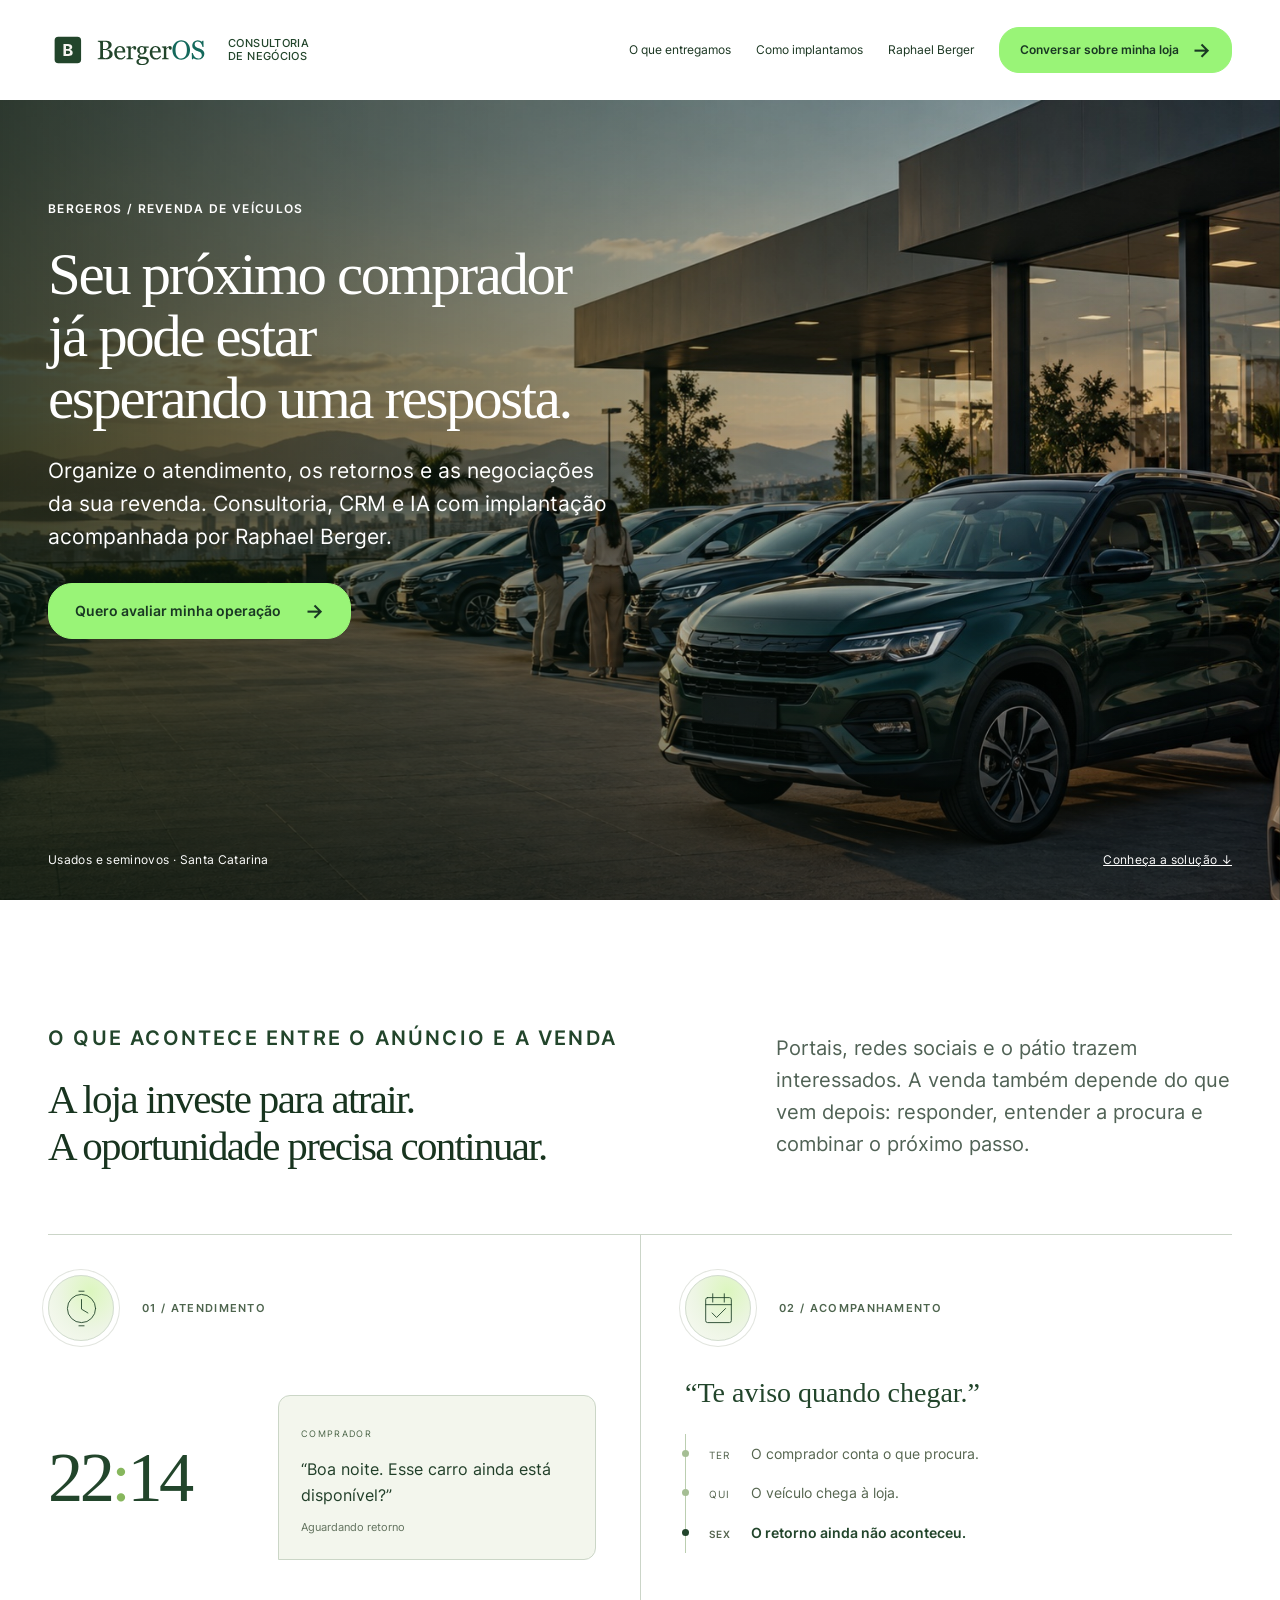
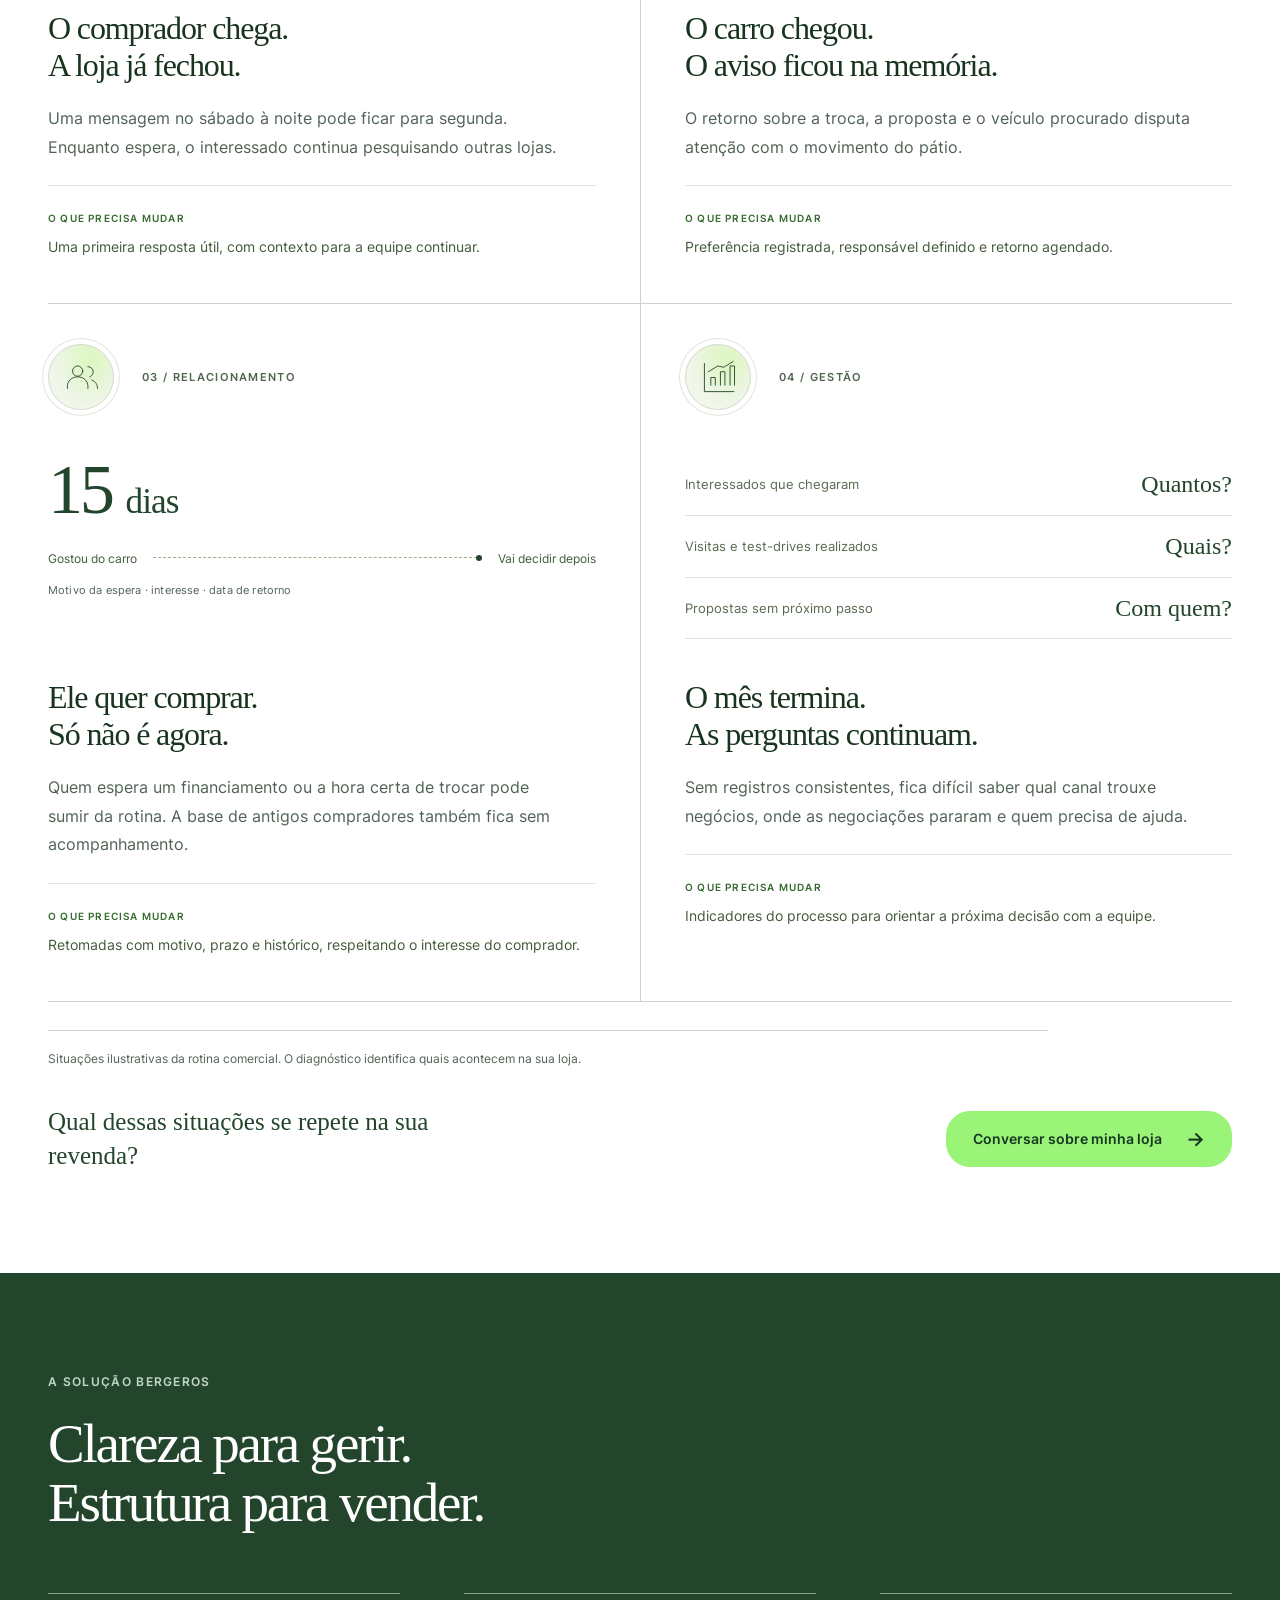
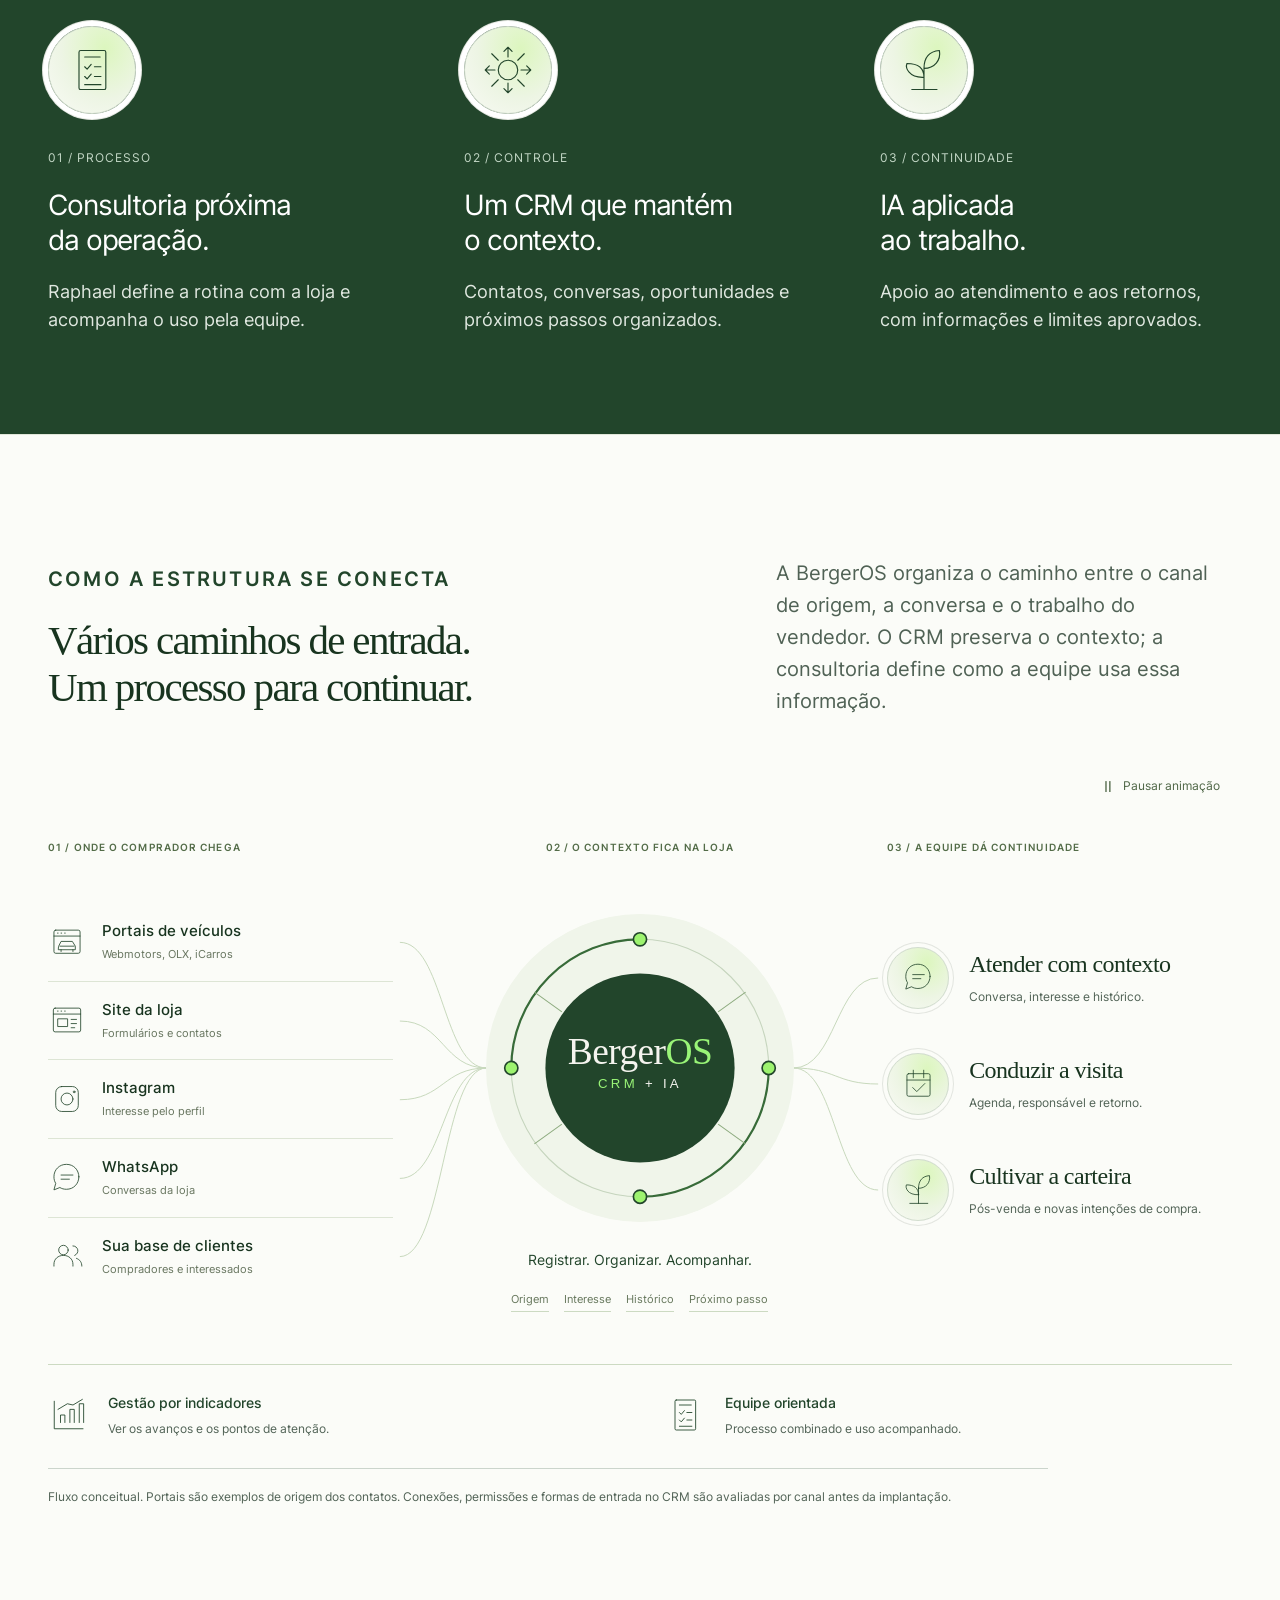
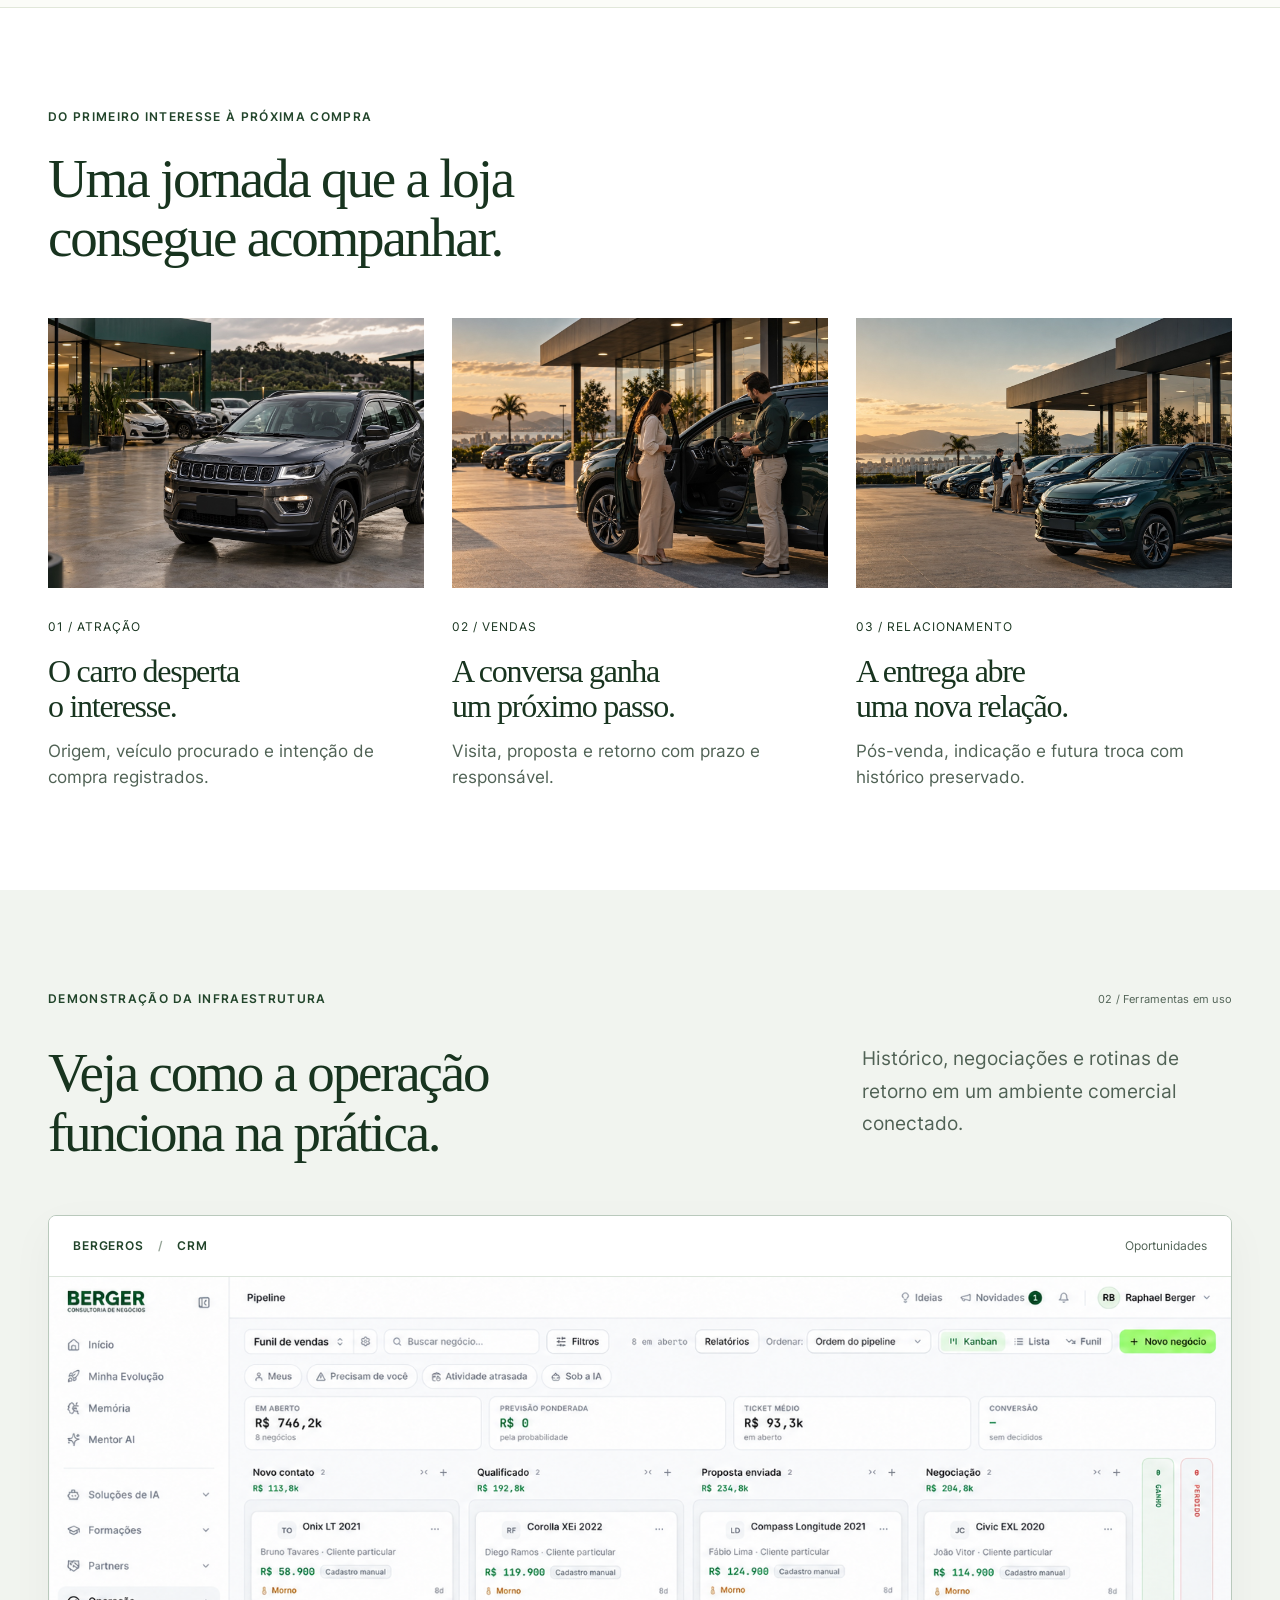
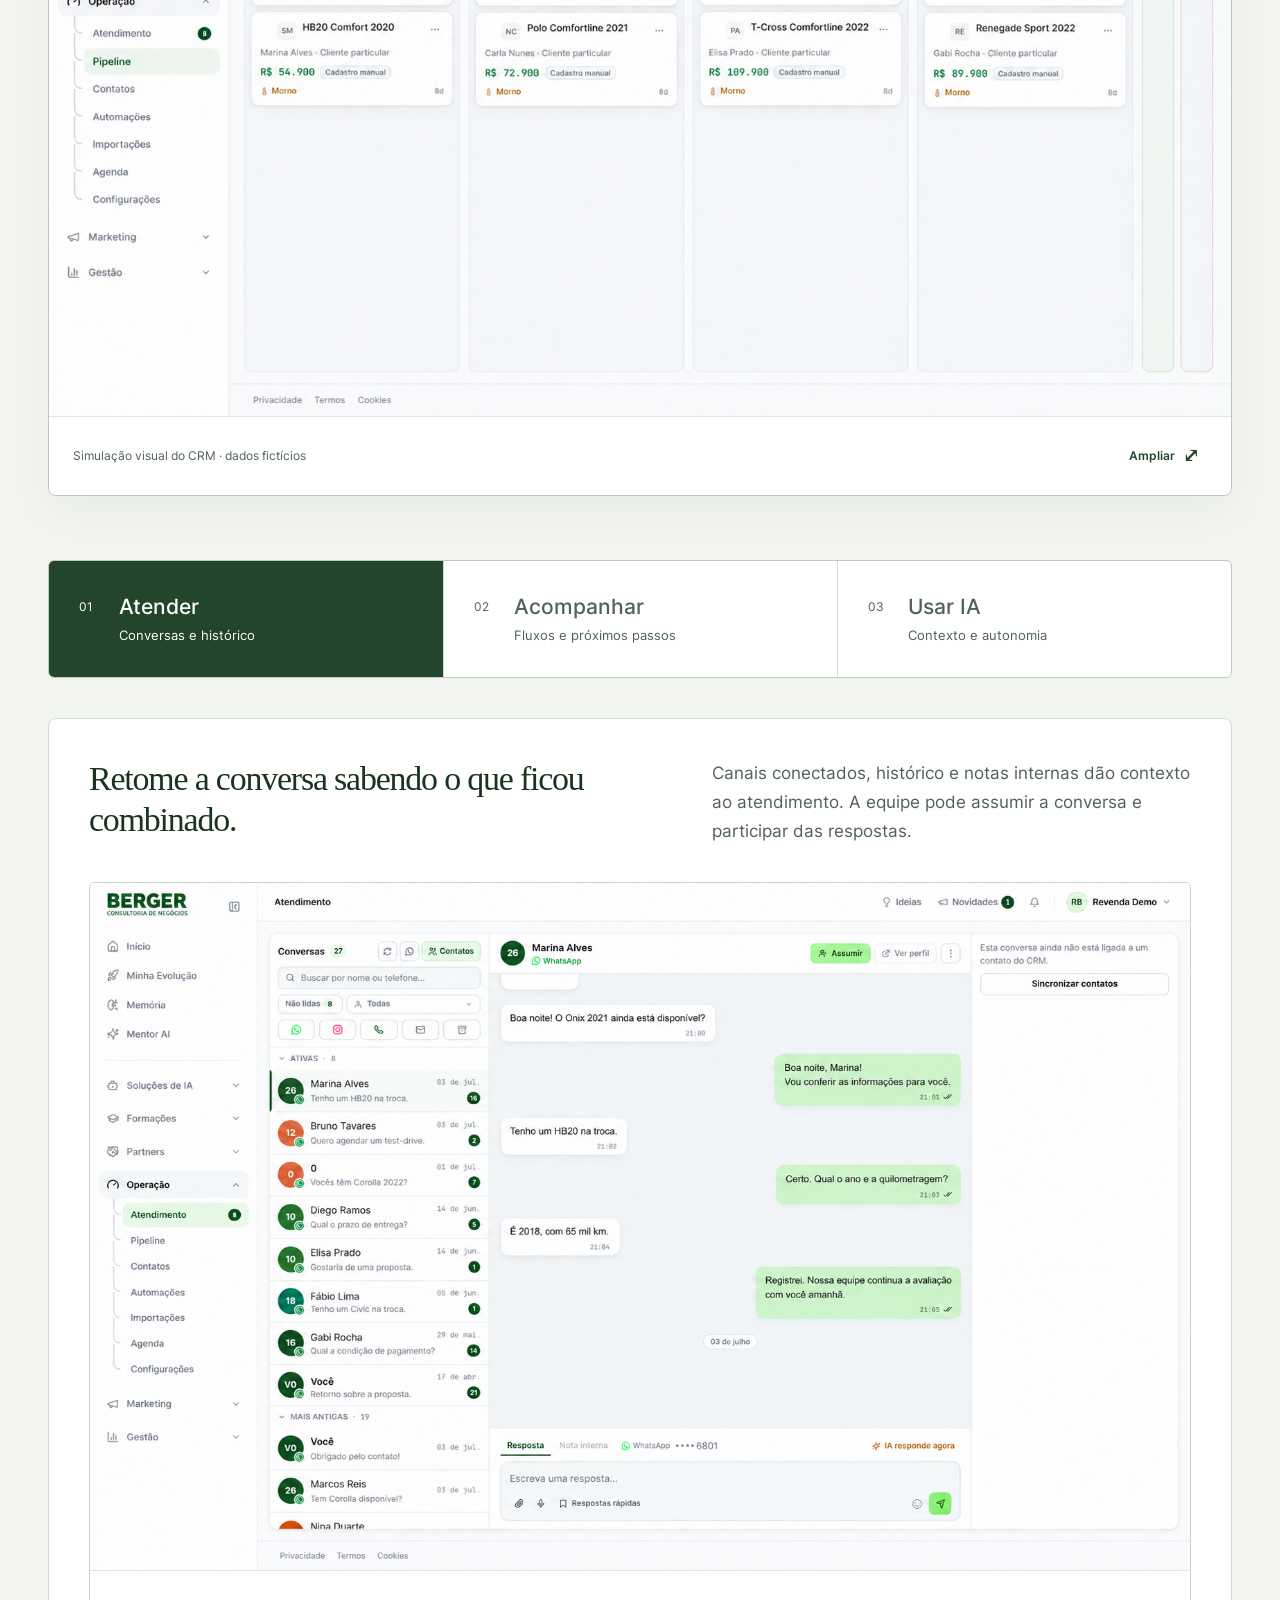
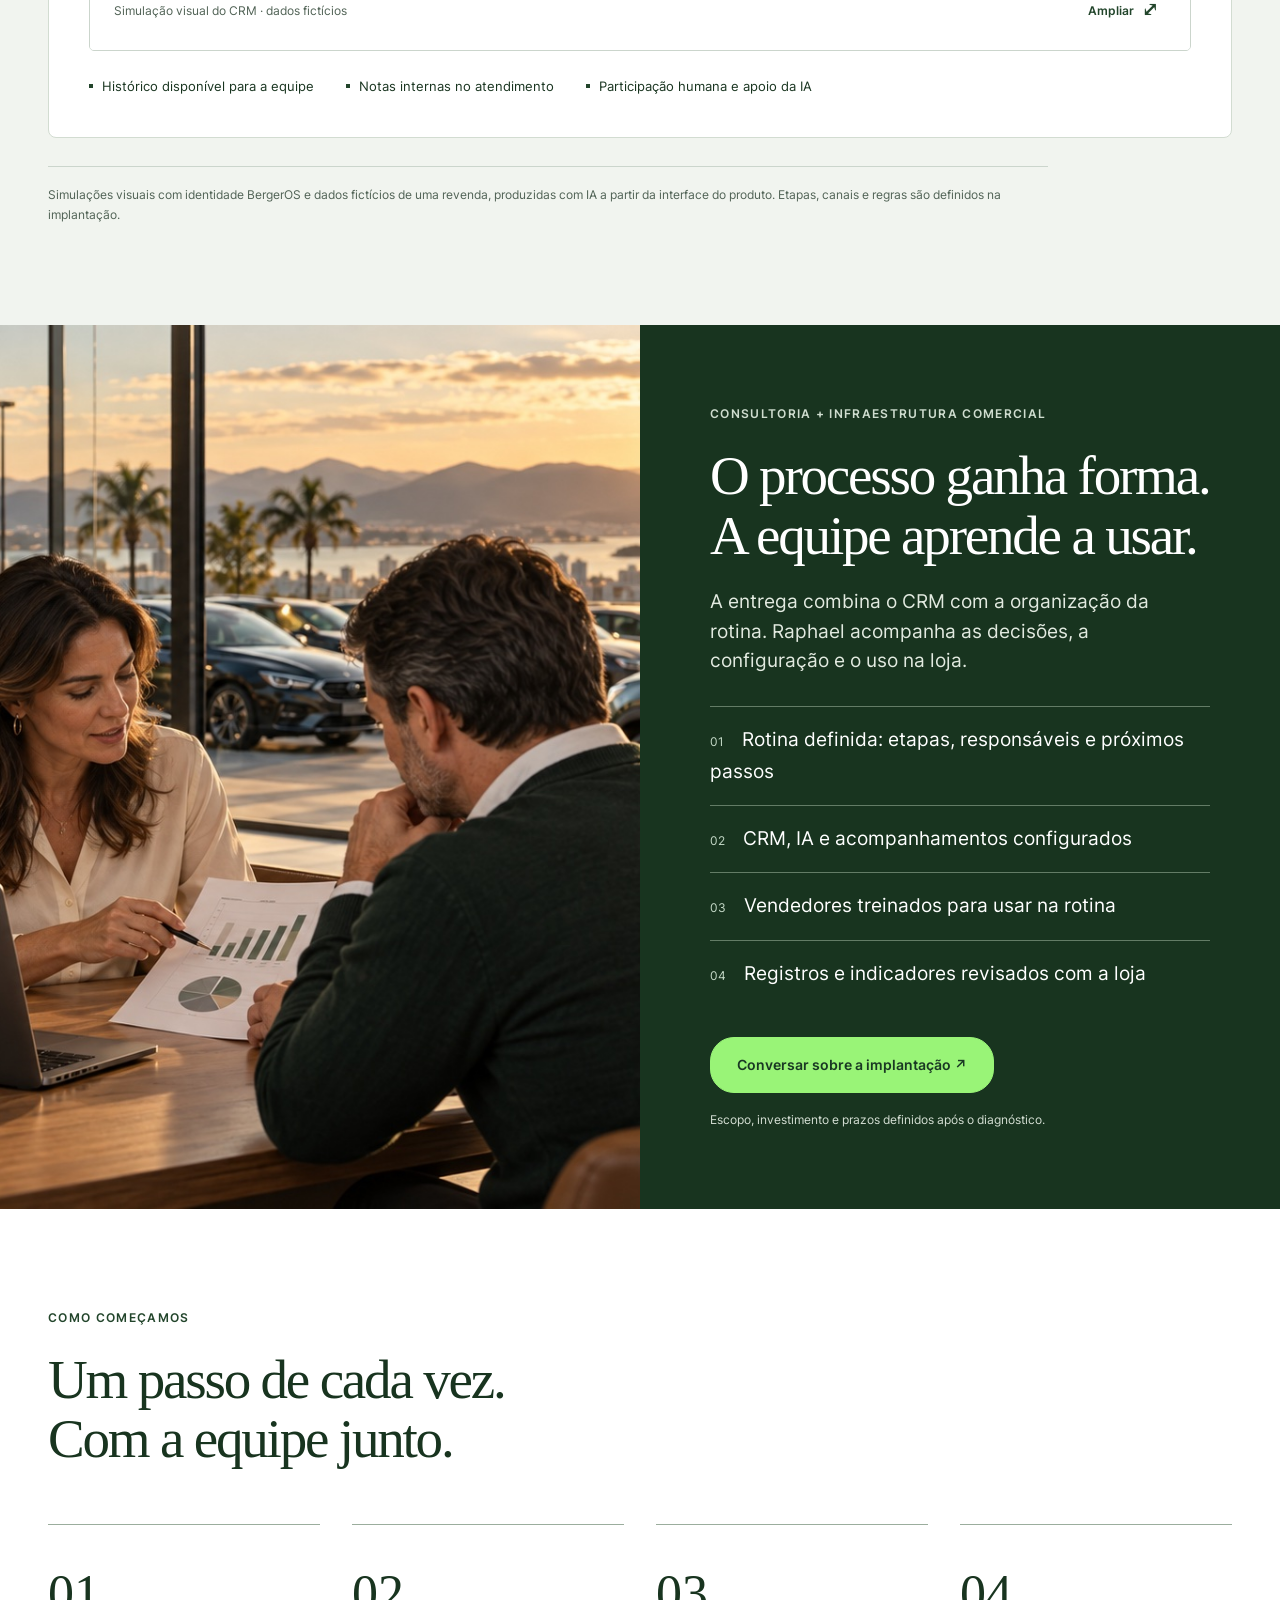
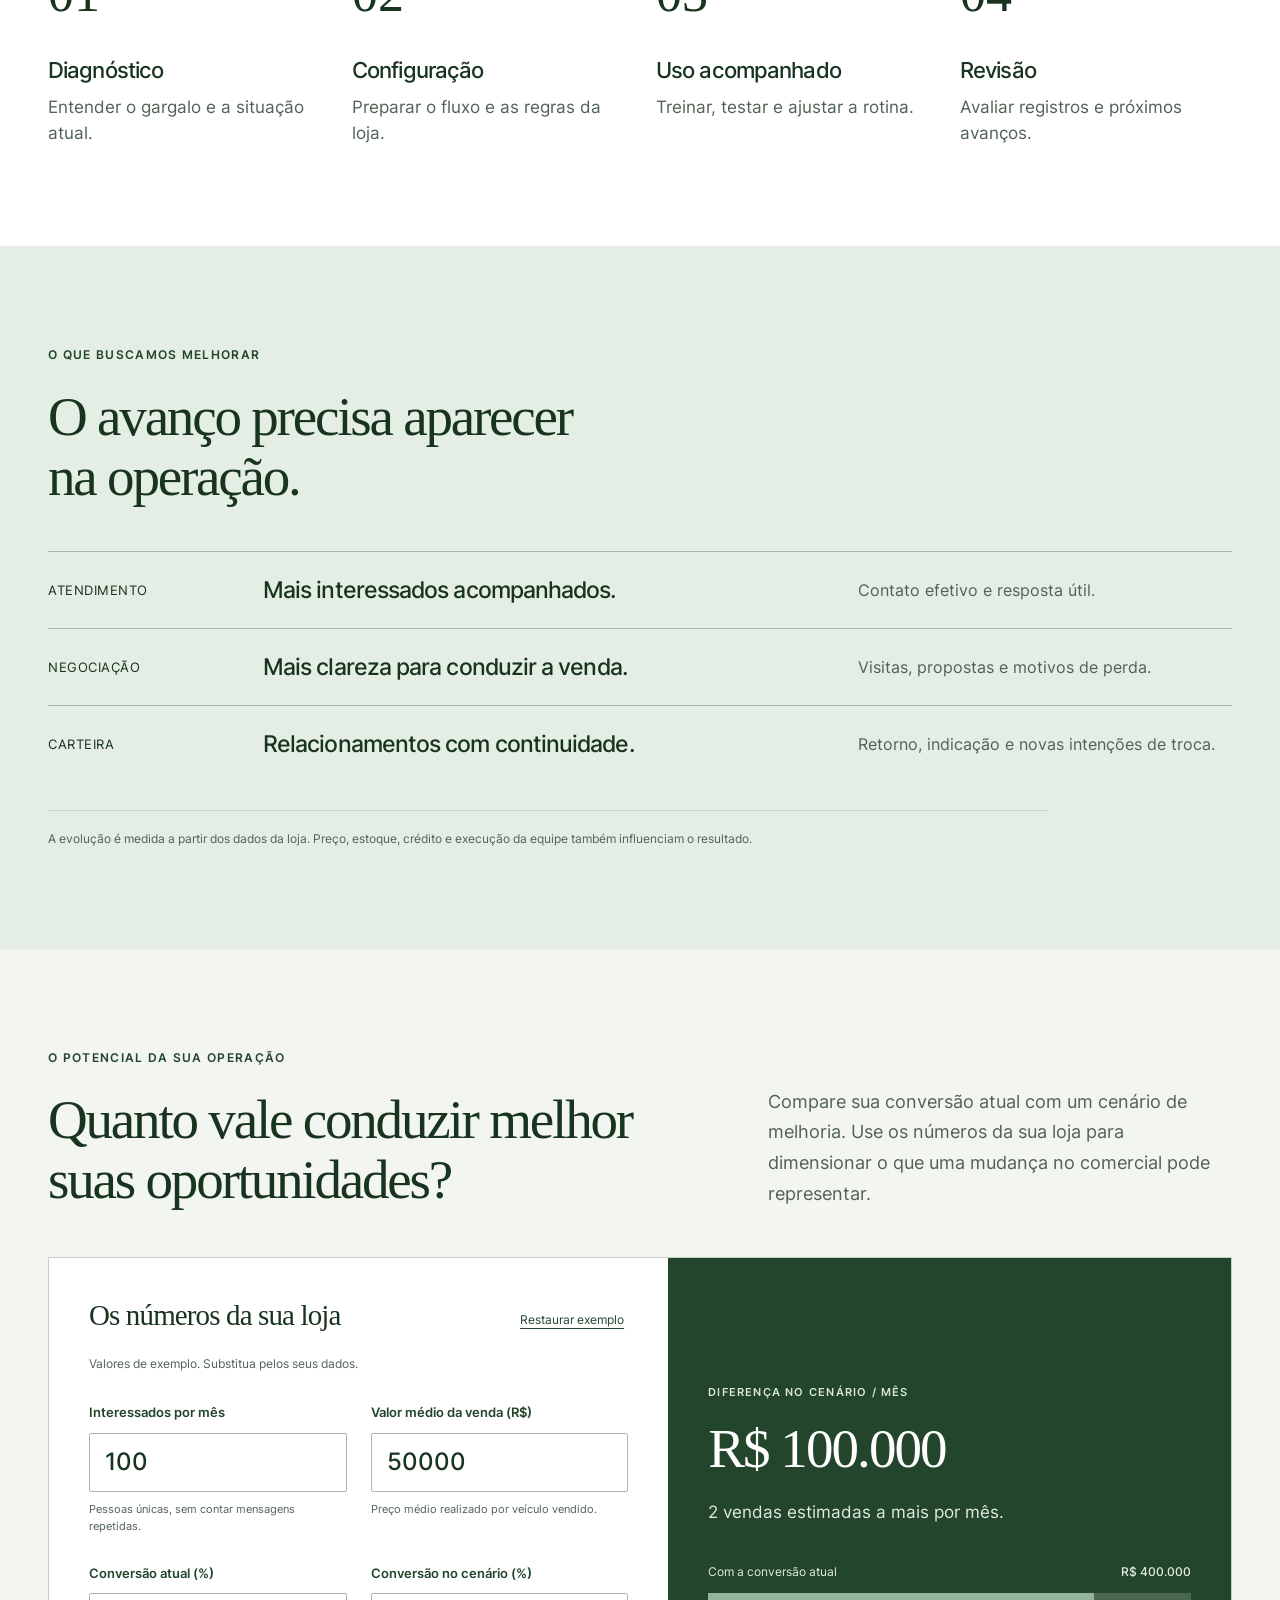
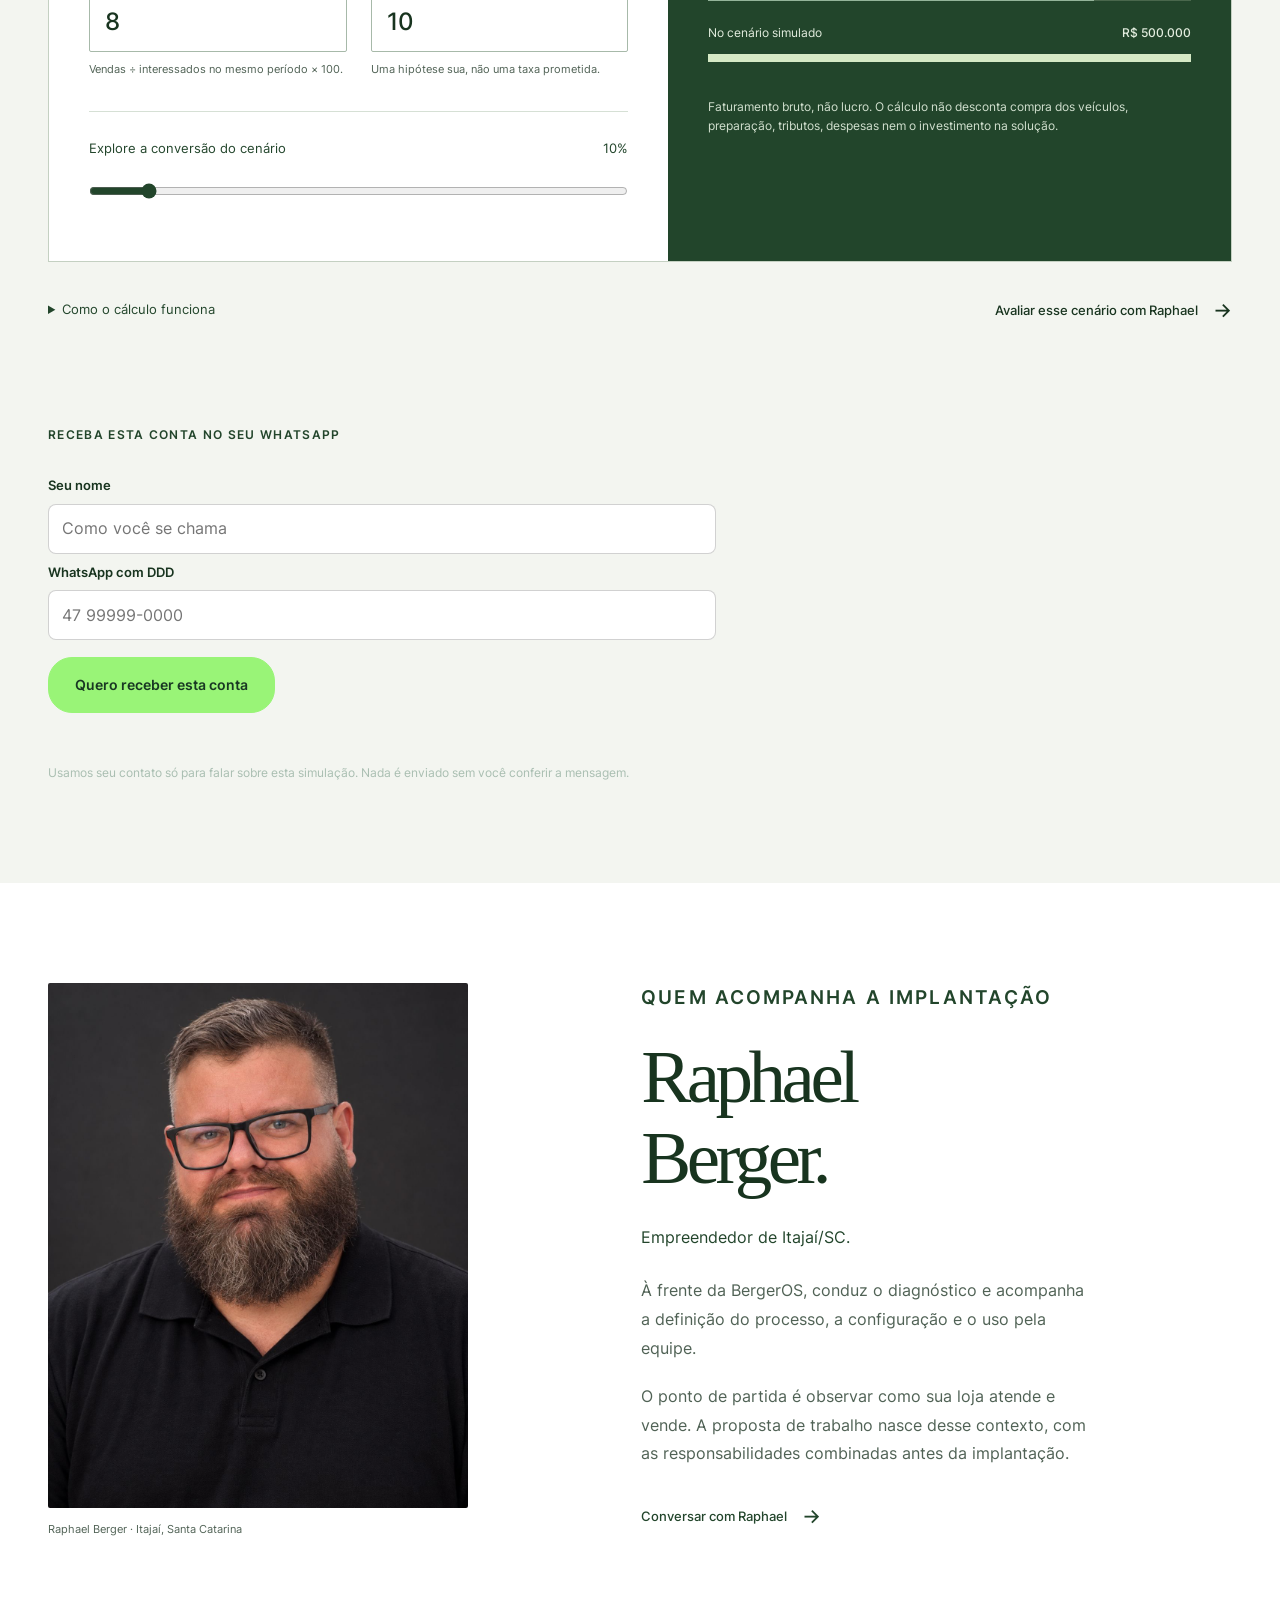
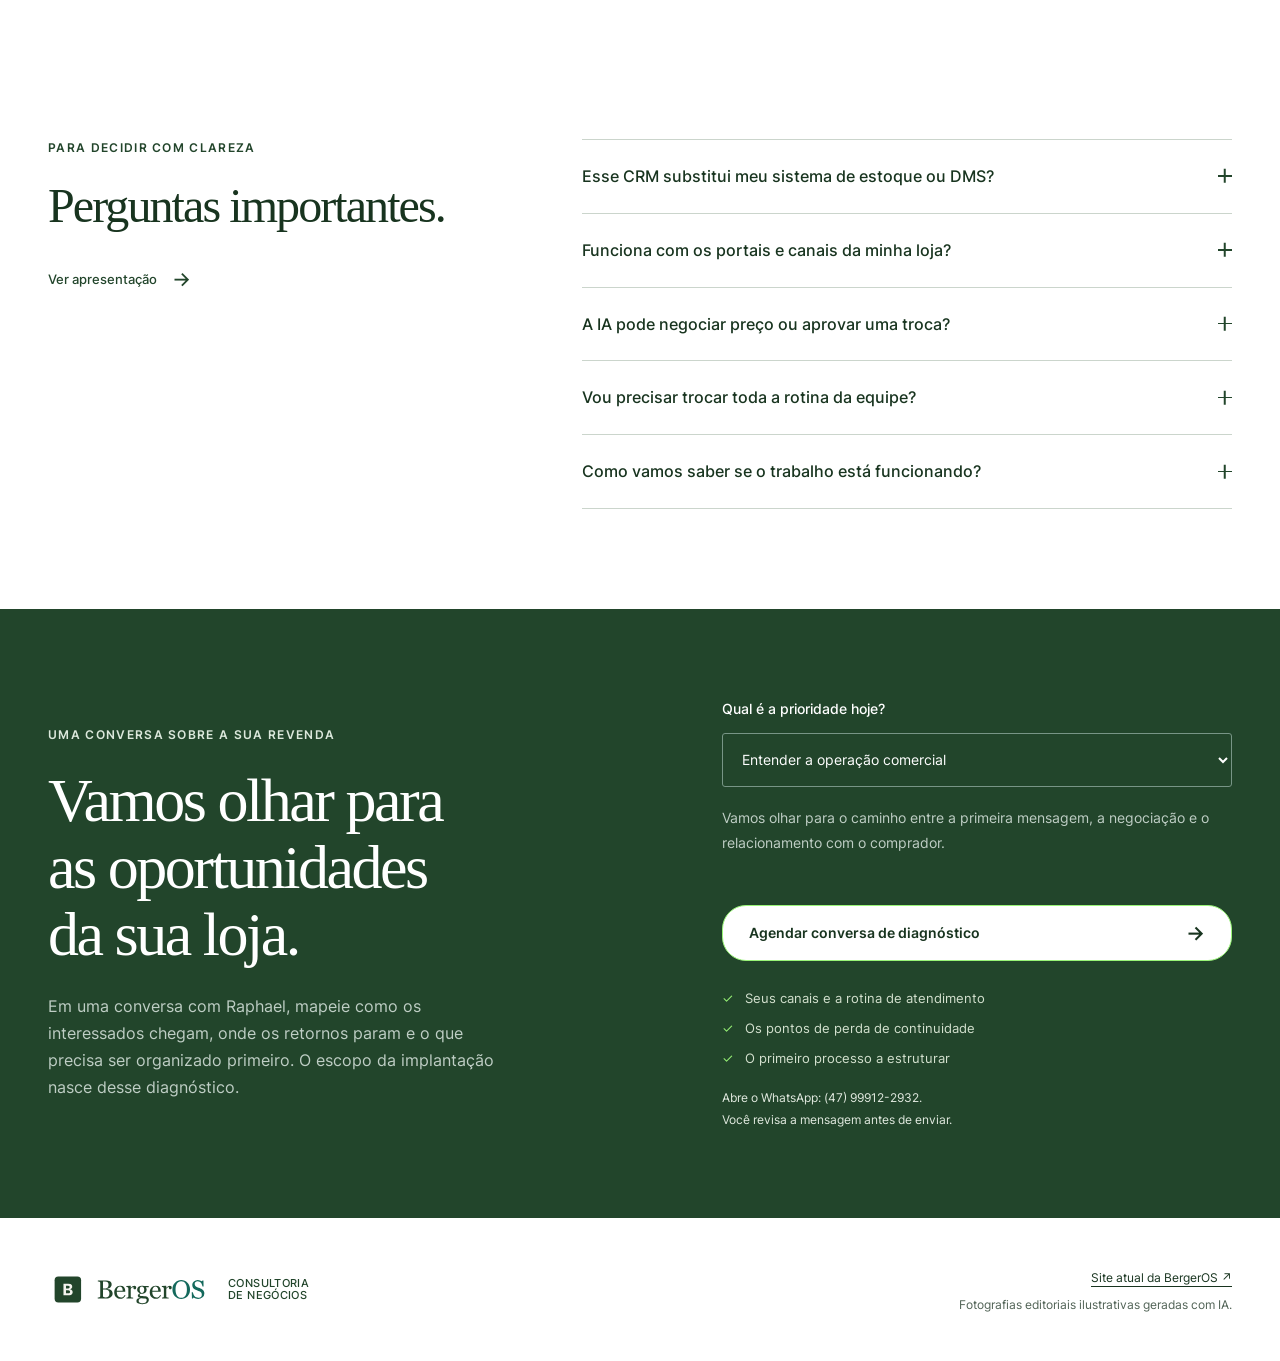
==== index.html @ bdbdc4a0 "Marca BergerOS: logo nova (Georgia + OS em verde), favicon e og-image; nome BergerOS no lugar de Ber" ====
<!doctype html>
<html lang="pt-BR">
<head>
  <meta charset="utf-8"><meta name="viewport" content="width=device-width, initial-scale=1">
  <meta name="robots" content="index, follow">
<meta name="theme-color" content="#162622">
  <meta name="description" content="Consultoria e infraestrutura comercial com IA para revendas de veículos usados e seminovos. Atendimento, vendas e relacionamento com implantação de Raphael Berger.">
<link rel="icon" href="favicon.ico" sizes="any">
<link rel="icon" type="image/png" sizes="32x32" href="favicon-32.png">
<link rel="icon" type="image/png" sizes="512x512" href="icon-512.png">
<link rel="apple-touch-icon" href="apple-touch-icon.png">
<meta property="og:type" content="website">
<meta property="og:locale" content="pt_BR">
<meta property="og:site_name" content="BergerOS | Consultoria de Negócios">
<meta property="og:title" content="BergerOS | Consultoria de Negócios | Revendas de Veículos">
<meta property="og:description" content="Consultoria e infraestrutura comercial com IA para revendas de veículos usados e seminovos. Atendimento, vendas e relacionamento com implantação de Raphael Berger.">
<meta property="og:url" content="https://www.bergeros.com.br/">
<meta property="og:image" content="https://www.bergeros.com.br/assets/brand/og-image.jpg">
<meta property="og:image:width" content="1200">
<meta property="og:image:height" content="630">
<meta name="twitter:card" content="summary_large_image">
  <title>BergerOS | Consultoria de Negócios | Revendas de Veículos</title>
  <link rel="preload" href="assets/fonts/Inter-Regular.ttf" as="font" type="font/ttf" crossorigin>
  <link rel="preload" href="assets/fonts/Inter-SemiBold.ttf" as="font" type="font/ttf" crossorigin>
  <link rel="stylesheet" href="landing.css"><script src="calculator.js" defer></script><script src="landing.js" defer></script>
<style>.captura-form{margin-top:1.5rem;display:flex;flex-direction:column;gap:.45rem}.captura-form label{font-size:.82rem;font-weight:600}.captura-form input{padding:.65rem .8rem;border:1px solid rgba(0,0,0,.18);border-radius:8px;font:inherit}.captura-form button{margin-top:.6rem;align-self:flex-start;cursor:pointer}#captura-aviso{font-size:.85rem;min-height:1.2em;margin:0}</style></head>
<body>
  <a class="skip-link" href="#conteudo">Ir para o conteúdo</a>
  <header class="site-header"><div class="container header-inner">
    <a class="wordmark" href="#inicio" aria-label="BergerOS, Consultoria de Negócios"><img src="assets/brand/berger-wordmark.svg" alt="BergerOS"><span>Consultoria<br>de Negócios</span></a>
    <button class="menu-toggle" type="button" aria-expanded="false" aria-controls="site-nav">Menu <span aria-hidden="true">☰</span></button>
    <nav id="site-nav" aria-label="Navegação principal"><a href="#oferta">O que entregamos</a><a href="#implantacao">Como implantamos</a><a href="#raphael">Raphael Berger</a><a class="button button-small" href="#diagnostico">Conversar sobre minha loja <span aria-hidden="true">→</span></a></nav>
  </div></header>
  <main id="conteudo"><section class="editorial-hero" id="inicio" aria-labelledby="hero-title"><img class="hero-photo" src="assets/brand/patio-editorial.jpg" alt="Cena ilustrativa de uma revenda multimarcas ao entardecer" fetchpriority="high"><div class="hero-shade"></div><div class="container hero-content"><p class="eyebrow">BERGEROS / REVENDA DE VEÍCULOS</p><h1 id="hero-title">Seu próximo comprador<br>já pode estar<br>esperando uma resposta.</h1><p>Organize o atendimento, os retornos e as negociações da sua revenda. Consultoria, CRM e IA com implantação acompanhada por Raphael Berger.</p><a class="button" href="#diagnostico">Quero avaliar minha operação <span aria-hidden="true">→</span></a></div><div class="hero-bottom container"><span>Usados e seminovos · Santa Catarina</span><a href="#solucao">Conheça a solução ↓</a></div></section><section class="section container pain-editorial" id="solucao" aria-labelledby="pain-title"><div class="editorial-heading"><div><p class="eyebrow">O QUE ACONTECE ENTRE O ANÚNCIO E A VENDA</p><h2 id="pain-title">A loja investe para atrair.<br>A oportunidade precisa continuar.</h2></div><p>Portais, redes sociais e o pátio trazem interessados. A venda também depende do que vem depois: responder, entender a procura e combinar o próximo passo.</p></div><div class="pain-scenes">
<article class="pain-scene"><div class="scene-heading"><span class="icon-medallion"><svg class="editorial-icon" viewBox="0 0 64 64" aria-hidden="true"><use href="assets/brand/editorial-icons.svg#clock"/></svg></span><span>01 / ATENDIMENTO</span></div><div class="scene-art night-scene" aria-label="Exemplo: mensagem recebida às 22h14 ainda aguardando retorno"><div class="editorial-time">22<span>:</span>14</div><div class="message-specimen"><span>COMPRADOR</span><p>“Boa noite. Esse carro ainda está disponível?”</p><small>Aguardando retorno</small></div></div><h3>O comprador chega.<br>A loja já fechou.</h3><p>Uma mensagem no sábado à noite pode ficar para segunda. Enquanto espera, o interessado continua pesquisando outras lojas.</p><div class="scene-response"><b>O que precisa mudar</b><span>Uma primeira resposta útil, com contexto para a equipe continuar.</span></div></article>
<article class="pain-scene"><div class="scene-heading"><span class="icon-medallion"><svg class="editorial-icon" viewBox="0 0 64 64" aria-hidden="true"><use href="assets/brand/editorial-icons.svg#calendar"/></svg></span><span>02 / ACOMPANHAMENTO</span></div><div class="scene-art return-scene"><div class="return-promise">“Te aviso quando chegar.”</div><ol><li><span>TER</span>O comprador conta o que procura.</li><li><span>QUI</span>O veículo chega à loja.</li><li class="missing-return"><span>SEX</span>O retorno ainda não aconteceu.</li></ol></div><h3>O carro chegou.<br>O aviso ficou na memória.</h3><p>O retorno sobre a troca, a proposta e o veículo procurado disputa atenção com o movimento do pátio.</p><div class="scene-response"><b>O que precisa mudar</b><span>Preferência registrada, responsável definido e retorno agendado.</span></div></article>
<article class="pain-scene"><div class="scene-heading"><span class="icon-medallion"><svg class="editorial-icon" viewBox="0 0 64 64" aria-hidden="true"><use href="assets/brand/editorial-icons.svg#base"/></svg></span><span>03 / RELACIONAMENTO</span></div><div class="scene-art waiting-scene"><div class="editorial-time">15 <small>dias</small></div><div class="waiting-track"><span>Gostou do carro</span><i aria-hidden="true"></i><span>Vai decidir depois</span></div><p>Motivo da espera · interesse · data de retorno</p></div><h3>Ele quer comprar.<br>Só não é agora.</h3><p>Quem espera um financiamento ou a hora certa de trocar pode sumir da rotina. A base de antigos compradores também fica sem acompanhamento.</p><div class="scene-response"><b>O que precisa mudar</b><span>Retomadas com motivo, prazo e histórico, respeitando o interesse do comprador.</span></div></article>
<article class="pain-scene"><div class="scene-heading"><span class="icon-medallion"><svg class="editorial-icon" viewBox="0 0 64 64" aria-hidden="true"><use href="assets/brand/editorial-icons.svg#chart"/></svg></span><span>04 / GESTÃO</span></div><div class="scene-art questions-scene"><div><span>Interessados que chegaram</span><b>Quantos?</b></div><div><span>Visitas e test-drives realizados</span><b>Quais?</b></div><div><span>Propostas sem próximo passo</span><b>Com quem?</b></div></div><h3>O mês termina.<br>As perguntas continuam.</h3><p>Sem registros consistentes, fica difícil saber qual canal trouxe negócios, onde as negociações pararam e quem precisa de ajuda.</p><div class="scene-response"><b>O que precisa mudar</b><span>Indicadores do processo para orientar a próxima decisão com a equipe.</span></div></article></div><p class="source-note">Situações ilustrativas da rotina comercial. O diagnóstico identifica quais acontecem na sua loja.</p><div class="pain-cta"><p>Qual dessas situações se repete na sua revenda?</p><a class="button" href="#diagnostico">Conversar sobre minha loja <span aria-hidden="true">→</span></a></div></section><section class="section solution-editorial"><div class="container"><p class="eyebrow">A SOLUÇÃO BERGEROS</p><h2>Clareza para gerir.<br>Estrutura para vender.</h2><div class="solution-columns"><article><span class="icon-medallion"><svg class="editorial-icon" viewBox="0 0 64 64" aria-hidden="true"><use href="assets/brand/editorial-icons.svg#process"/></svg></span><span>01 / PROCESSO</span><h3>Consultoria próxima<br>da operação.</h3><p>Raphael define a rotina com a loja e acompanha o uso pela equipe.</p></article><article><span class="icon-medallion"><svg class="editorial-icon" viewBox="0 0 64 64" aria-hidden="true"><use href="assets/brand/editorial-icons.svg#focus"/></svg></span><span>02 / CONTROLE</span><h3>Um CRM que mantém<br>o contexto.</h3><p>Contatos, conversas, oportunidades e próximos passos organizados.</p></article><article><span class="icon-medallion"><svg class="editorial-icon" viewBox="0 0 64 64" aria-hidden="true"><use href="assets/brand/editorial-icons.svg#growth"/></svg></span><span>03 / CONTINUIDADE</span><h3>IA aplicada<br>ao trabalho.</h3><p>Apoio ao atendimento e aos retornos, com informações e limites aprovados.</p></article></div></div></section><section class="section channel-section" id="canais" aria-labelledby="channel-title"><div class="container"><div class="editorial-heading"><div><p class="eyebrow">COMO A ESTRUTURA SE CONECTA</p><h2 id="channel-title">Vários caminhos de entrada.<br>Um processo para continuar.</h2></div><p>A BergerOS organiza o caminho entre o canal de origem, a conversa e o trabalho do vendedor. O CRM preserva o contexto; a consultoria define como a equipe usa essa informação.</p></div><div class="flow-controls" hidden><button type="button" id="toggle-flow-motion" aria-pressed="false" aria-controls="channel-flow"><span class="motion-control-icon" aria-hidden="true">Ⅱ</span><span class="motion-control-label">Pausar animação</span></button></div><div class="channel-map" id="channel-flow"><svg class="channel-paths" aria-hidden="true" focusable="false"></svg><div class="channel-origins"><p class="map-label">01 / ONDE O COMPRADOR CHEGA</p><ul><li><svg class="editorial-icon" viewBox="0 0 64 64" aria-hidden="true"><use href="assets/brand/editorial-icons.svg#portal"/></svg><div><b>Portais de veículos</b><span>Webmotors, OLX, iCarros</span></div></li><li><svg class="editorial-icon" viewBox="0 0 64 64" aria-hidden="true"><use href="assets/brand/editorial-icons.svg#site"/></svg><div><b>Site da loja</b><span>Formulários e contatos</span></div></li><li><svg class="editorial-icon" viewBox="0 0 64 64" aria-hidden="true"><use href="assets/brand/editorial-icons.svg#social"/></svg><div><b>Instagram</b><span>Interesse pelo perfil</span></div></li><li><svg class="editorial-icon" viewBox="0 0 64 64" aria-hidden="true"><use href="assets/brand/editorial-icons.svg#chat"/></svg><div><b>WhatsApp</b><span>Conversas da loja</span></div></li><li><svg class="editorial-icon" viewBox="0 0 64 64" aria-hidden="true"><use href="assets/brand/editorial-icons.svg#base"/></svg><div><b>Sua base de clientes</b><span>Compradores e interessados</span></div></li></ul></div><div class="channel-core"><p class="map-label">02 / O CONTEXTO FICA NA LOJA</p><svg class="hub-drawing" viewBox="0 0 300 300" role="img" aria-label="CRM BergerOS no centro do processo comercial"><circle cx="150" cy="150" r="140" fill="#f0f5ea"/><circle cx="150" cy="150" r="117" fill="none" stroke="#c6d5be" stroke-width="1"/><path class="hub-orbit" d="M33 150a117 117 0 0 1 117-117M267 150a117 117 0 0 1-117 117" fill="none" stroke="#386b39" stroke-width="2"/><path d="M54 81l25 18M246 81l-25 18M54 219l25-18M246 219l-25-18" stroke="#90ad82"/><circle cx="150" cy="150" r="86" fill="#22452b"/><text x="150" y="146" text-anchor="middle" font-family="Georgia,'Times New Roman',serif" font-size="34" font-weight="400" letter-spacing="-0.5" fill="#f5f4ef">Berger<tspan fill="#99f477">OS</tspan></text><text x="150" y="168" text-anchor="middle" font-family="Arial,sans-serif" font-size="12" letter-spacing="3" fill="#99f477">CRM<tspan fill="#f5f4ef"> + IA</tspan></text><g class="hub-orbit" fill="#9df36f" stroke="#22452b" stroke-width="1.5"><circle cx="150" cy="33" r="6"/><circle cx="267" cy="150" r="6"/><circle cx="150" cy="267" r="6"/><circle cx="33" cy="150" r="6"/></g></svg><p>Registrar. Organizar. Acompanhar.</p><div class="core-fields"><span>Origem</span><span>Interesse</span><span>Histórico</span><span>Próximo passo</span></div></div><div class="channel-outcomes"><p class="map-label">03 / A EQUIPE DÁ CONTINUIDADE</p><ul><li><span class="icon-medallion"><svg class="editorial-icon" viewBox="0 0 64 64" aria-hidden="true"><use href="assets/brand/editorial-icons.svg#chat"/></svg></span><div><h3>Atender com contexto</h3><p>Conversa, interesse e histórico.</p></div></li><li><span class="icon-medallion"><svg class="editorial-icon" viewBox="0 0 64 64" aria-hidden="true"><use href="assets/brand/editorial-icons.svg#calendar"/></svg></span><div><h3>Conduzir a visita</h3><p>Agenda, responsável e retorno.</p></div></li><li><span class="icon-medallion"><svg class="editorial-icon" viewBox="0 0 64 64" aria-hidden="true"><use href="assets/brand/editorial-icons.svg#growth"/></svg></span><div><h3>Cultivar a carteira</h3><p>Pós-venda e novas intenções de compra.</p></div></li></ul></div></div><div class="map-foundation"><div><svg class="editorial-icon" viewBox="0 0 64 64" aria-hidden="true"><use href="assets/brand/editorial-icons.svg#chart"/></svg><p><b>Gestão por indicadores</b><span>Ver os avanços e os pontos de atenção.</span></p></div><div><svg class="editorial-icon" viewBox="0 0 64 64" aria-hidden="true"><use href="assets/brand/editorial-icons.svg#process"/></svg><p><b>Equipe orientada</b><span>Processo combinado e uso acompanhado.</span></p></div></div><p class="source-note">Fluxo conceitual. Portais são exemplos de origem dos contatos. Conexões, permissões e formas de entrada no CRM são avaliadas por canal antes da implantação.</p></div></section><section class="section container" id="jornada"><p class="eyebrow">DO PRIMEIRO INTERESSE À PRÓXIMA COMPRA</p><h2>Uma jornada que a loja<br>consegue acompanhar.</h2><div class="photo-journey"><article><img src="assets/brand/veiculo-editorial.jpg" alt="Veículo em destaque no pátio de uma revenda, imagem ilustrativa" loading="lazy"><span>01 / ATRAÇÃO</span><h3>O carro desperta<br>o interesse.</h3><p>Origem, veículo procurado e intenção de compra registrados.</p></article><article><img src="assets/brand/atendimento-editorial.jpg" alt="Visita de comprador à revenda, imagem ilustrativa" loading="lazy"><span>02 / VENDAS</span><h3>A conversa ganha<br>um próximo passo.</h3><p>Visita, proposta e retorno com prazo e responsável.</p></article><article><img src="assets/brand/patio-editorial.jpg" alt="Pátio de revenda ao entardecer, imagem ilustrativa" loading="lazy"><span>03 / RELACIONAMENTO</span><h3>A entrega abre<br>uma nova relação.</h3><p>Pós-venda, indicação e futura troca com histórico preservado.</p></article></div></section><section class="product-section section" id="infraestrutura" aria-labelledby="product-title"><div class="container">
      <div class="section-top"><p class="eyebrow">Demonstração da infraestrutura</p><p class="section-number" aria-hidden="true">02 / Ferramentas em uso</p></div>
      <div class="product-heading"><h2 id="product-title">Veja como a operação<br>funciona na prática.</h2><p>Histórico, negociações e rotinas de retorno em um ambiente comercial conectado.</p></div>
      <figure class="hero-proof"><div class="figure-label"><span>BERGEROS <span class="frame-divider">/</span> CRM</span><span>Oportunidades</span></div><div class="screen-crop hero-screen"><svg viewBox="0 0 3200 2000" role="img" aria-label="Simulação visual do pipeline com veículos, clientes fictícios e identidade BergerOS."><image href="assets/product/berger-pipeline.png" width="3200" height="2000"/></svg></div><figcaption><span>Simulação visual do CRM · dados fictícios</span><button class="expand-screen" type="button" data-image="assets/product/berger-pipeline.png" data-crop="assets/product/berger-pipeline.png" data-title="Pipeline e acompanhamento comercial" aria-haspopup="dialog">Ampliar <span aria-hidden="true">⤢</span></button></figcaption></figure><div class="workbench">
        <div class="tour-tabs" role="tablist" aria-label="Explorar a infraestrutura" aria-orientation="horizontal"><button type="button" id="tab-atendimento" role="tab" aria-selected="true" aria-controls="panel-atendimento" tabindex="0"><span>01</span><b>Atender</b><small>Conversas e histórico</small><i aria-hidden="true">↗</i></button><button type="button" id="tab-automacao" role="tab" aria-selected="false" aria-controls="panel-automacao" tabindex="-1"><span>02</span><b>Acompanhar</b><small>Fluxos e próximos passos</small><i aria-hidden="true">↗</i></button><button type="button" id="tab-autonomia" role="tab" aria-selected="false" aria-controls="panel-autonomia" tabindex="-1"><span>03</span><b>Usar IA</b><small>Contexto e autonomia</small><i aria-hidden="true">↗</i></button></div>
        <div class="tour-panel" id="panel-atendimento" role="tabpanel" aria-labelledby="tab-atendimento" tabindex="0"><div class="panel-copy"><h3>Retome a conversa sabendo o que ficou combinado.</h3><p>Canais conectados, histórico e notas internas dão contexto ao atendimento. A equipe pode assumir a conversa e participar das respostas.</p></div><figure class="product-figure"><div class="screen-crop inbox-screen"><svg viewBox="0 0 3200 2000" role="img" aria-label="Simulação visual de atendimento sobre um Onix e avaliação de troca, com identidade BergerOS."><image href="assets/product/berger-atendimento.png" width="3200" height="2000"/></svg></div><figcaption><span>Simulação visual do CRM · dados fictícios</span><button class="expand-screen" type="button" data-image="assets/product/berger-atendimento.png" data-crop="assets/product/berger-atendimento.png" data-title="Atendimento e histórico" aria-haspopup="dialog">Ampliar <span aria-hidden="true">⤢</span></button></figcaption></figure><ul class="proof-points"><li>Histórico disponível para a equipe</li><li>Notas internas no atendimento</li><li>Participação humana e apoio da IA</li></ul></div>
        <div class="tour-panel" id="panel-automacao" role="tabpanel" aria-labelledby="tab-automacao" tabindex="0" hidden><div class="panel-copy"><h3>Defina como o contato continua no processo.</h3><p>Gatilhos, condições e ações organizam rotinas de acompanhamento. Cada fluxo precisa de configuração e validação com a equipe.</p></div><div class="automation-layout"><figure class="product-figure"><div class="screen-crop automation-screen"><svg viewBox="1150 350 700 1250" role="img" aria-label="Simulação visual do editor de automação para retorno após visita."><image href="assets/product/berger-automacao.png" width="2880" height="1800"/></svg></div><figcaption><span>Simulação visual · fluxo de retorno após visita</span><button class="expand-screen" type="button" data-image="assets/product/berger-automacao.png" data-crop="assets/product/berger-automacao.png" data-title="Editor de automação: fluxo completo" aria-haspopup="dialog">Ampliar <span aria-hidden="true">⤢</span></button></figcaption></figure><div class="flow-reading"><span class="eyebrow">O que o editor mostra</span><ol><li><b>Entrada</b><p>Um evento inicia o fluxo.</p></li><li><b>Condição</b><p>Uma regra define o caminho.</p></li><li><b>Ação</b><p>O sistema executa o passo configurado.</p></li></ol><p class="minor-note">Na revenda, o desenho pode apoiar retornos, atualização de contatos e relacionamento com a base.</p></div></div></div>
        <div class="tour-panel" id="panel-autonomia" role="tabpanel" aria-labelledby="tab-autonomia" tabindex="0" hidden><div class="panel-copy"><h3>A empresa define até onde a IA pode agir.</h3><p>Memória, catálogo e histórico disponível dão contexto. A autonomia é configurada por área, com ações que podem exigir aprovação.</p></div><figure class="product-figure"><div class="screen-crop autonomy-screen"><svg viewBox="0 0 2880 1800" role="img" aria-label="Simulação visual da configuração de autonomia da IA para uma revenda, preservando os quatro níveis existentes."><image href="assets/product/berger-autonomia.png" width="2880" height="1800"/></svg></div><figcaption><span>Simulação visual · autonomia configurada por área</span><button class="expand-screen" type="button" data-image="assets/product/berger-autonomia.png" data-crop="assets/product/berger-autonomia.png" data-title="Níveis de autonomia da IA" aria-haspopup="dialog">Ampliar <span aria-hidden="true">⤢</span></button></figcaption></figure><ol class="autonomy-levels"><li><span>1</span> Observar</li><li><span>2</span> Sugerir</li><li><span>3</span> Agir com aprovação</li><li><span>4</span> Agir dentro das regras</li></ol><p class="minor-note">Preço, troca, financiamento e exceções dependem das informações aprovadas e da decisão dos responsáveis da loja.</p></div>
      </div>
      
      <p class="source-note">Simulações visuais com identidade BergerOS e dados fictícios de uma revenda, produzidas com IA a partir da interface do produto. Etapas, canais e regras são definidos na implantação.</p>
    </div></section><section class="offer-editorial" id="oferta"><div class="offer-photo"><img src="assets/brand/gestao-editorial.jpg" alt="Cena ilustrativa de gestores revisando a operação em uma revenda" loading="lazy"></div><div class="offer-copy"><p class="eyebrow">CONSULTORIA + INFRAESTRUTURA COMERCIAL</p><h2>O processo ganha forma.<br>A equipe aprende a usar.</h2><p>A entrega combina o CRM com a organização da rotina. Raphael acompanha as decisões, a configuração e o uso na loja.</p><ol><li>Rotina definida: etapas, responsáveis e próximos passos</li><li>CRM, IA e acompanhamentos configurados</li><li>Vendedores treinados para usar na rotina</li><li>Registros e indicadores revisados com a loja</li></ol><a class="button" href="#diagnostico">Conversar sobre a implantação ↗</a><small>Escopo, investimento e prazos definidos após o diagnóstico.</small></div></section><section class="section container" id="implantacao"><p class="eyebrow">COMO COMEÇAMOS</p><h2>Um passo de cada vez.<br>Com a equipe junto.</h2><ol class="editorial-steps"><li><b>01</b><h3>Diagnóstico</h3><p>Entender o gargalo e a situação atual.</p></li><li><b>02</b><h3>Configuração</h3><p>Preparar o fluxo e as regras da loja.</p></li><li><b>03</b><h3>Uso acompanhado</h3><p>Treinar, testar e ajustar a rotina.</p></li><li><b>04</b><h3>Revisão</h3><p>Avaliar registros e próximos avanços.</p></li></ol></section><section class="section results-editorial"><div class="container"><p class="eyebrow">O QUE BUSCAMOS MELHORAR</p><h2>O avanço precisa aparecer<br>na operação.</h2><div class="result-lines"><div><span>Atendimento</span><h3>Mais interessados acompanhados.</h3><p>Contato efetivo e resposta útil.</p></div><div><span>Negociação</span><h3>Mais clareza para conduzir a venda.</h3><p>Visitas, propostas e motivos de perda.</p></div><div><span>Carteira</span><h3>Relacionamentos com continuidade.</h3><p>Retorno, indicação e novas intenções de troca.</p></div></div><p class="source-note">A evolução é medida a partir dos dados da loja. Preço, estoque, crédito e execução da equipe também influenciam o resultado.</p></div></section><section class="section calculator-section" id="simulador" aria-labelledby="calculator-title"><div class="container"><div class="calculator-heading"><div><p class="eyebrow">O POTENCIAL DA SUA OPERAÇÃO</p><h2 id="calculator-title">Quanto vale conduzir melhor<br>suas oportunidades?</h2></div><p>Compare sua conversão atual com um cenário de melhoria. Use os números da sua loja para dimensionar o que uma mudança no comercial pode representar.</p></div><div class="revenue-calculator"><form id="revenue-form" class="calculator-inputs" novalidate><div class="calculator-form-top"><h3>Os números da sua loja</h3><button type="button" id="reset-calculator">Restaurar exemplo</button></div><p class="calculator-example" id="calculator-example">Valores de exemplo. Substitua pelos seus dados.</p><div class="calculator-fields"><div class="calculator-field"><label for="monthly-contacts">Interessados por mês</label><input type="number" id="monthly-contacts" name="contacts" min="0" max="100000" step="1" value="100" inputmode="numeric" aria-describedby="contacts-help"><small id="contacts-help">Pessoas únicas, sem contar mensagens repetidas.</small></div><div class="calculator-field"><label for="average-sale">Valor médio da venda (R$)</label><input type="number" id="average-sale" name="ticket" min="0" max="10000000" step="0.01" value="50000" inputmode="decimal" aria-describedby="ticket-help"><small id="ticket-help">Preço médio realizado por veículo vendido.</small></div><div class="calculator-field"><label for="current-conversion">Conversão atual (%)</label><input type="number" id="current-conversion" name="current" min="0" max="100" step="0.1" value="8" inputmode="decimal" aria-describedby="current-help"><small id="current-help">Vendas ÷ interessados no mesmo período × 100.</small></div><div class="calculator-field"><label for="scenario-conversion">Conversão no cenário (%)</label><input type="number" id="scenario-conversion" name="scenario" min="0" max="100" step="0.1" value="10" inputmode="decimal" aria-describedby="scenario-help"><small id="scenario-help">Uma hipótese sua, não uma taxa prometida.</small></div></div><div class="scenario-slider"><label for="conversion-slider">Explore a conversão do cenário <span id="slider-value">10%</span></label><input type="range" id="conversion-slider" min="0" max="100" step="0.1" value="10" aria-label="Ajustar conversão do cenário"></div><p class="calculator-error" id="calculator-error" role="alert" hidden></p><noscript>Ative o JavaScript para simular. Fórmula: interessados × (conversão do cenário − conversão atual) ÷ 100 × valor médio da venda.</noscript></form><div class="calculator-results" id="calculator-results" aria-live="polite" aria-atomic="true"><p class="eyebrow">DIFERENÇA NO CENÁRIO / MÊS</p><output id="revenue-delta" for="monthly-contacts average-sale current-conversion scenario-conversion">R$ 100.000</output><p id="revenue-explanation">2 vendas estimadas a mais por mês.</p><div class="revenue-comparison"><div class="comparison-label"><span>Com a conversão atual</span><strong id="revenue-current">R$ 400.000</strong></div><div class="comparison-track"><div id="bar-current" class="comparison-bar current"></div></div><div class="comparison-label"><span>No cenário simulado</span><strong id="revenue-scenario">R$ 500.000</strong></div><div class="comparison-track"><div id="bar-scenario" class="comparison-bar"></div></div></div><p class="calculator-result-note">Faturamento bruto, não lucro. O cálculo não desconta compra dos veículos, preparação, tributos, despesas nem o investimento na solução.</p></div></div><div class="calculator-method"><details><summary>Como o cálculo funciona</summary><p>Interessados por mês × diferença entre as conversões ÷ 100 = vendas adicionais estimadas. Multiplicamos esse número pelo valor médio da venda para estimar a diferença de faturamento mensal.</p><p>Frações de venda representam uma média estatística. A comparação mantém o mesmo volume de interessados e o mesmo valor médio de venda. Não mede uma perda comprovada nem garante recuperação: estoque, crédito, preço, capacidade de atendimento e execução da equipe também influenciam.</p></details><a class="text-link" href="#diagnostico">Avaliar esse cenário com Raphael <span aria-hidden="true">→</span></a><form id="captura-form" class="captura-form" novalidate><p class="eyebrow">RECEBA ESTA CONTA NO SEU WHATSAPP</p><label for="captura-nome">Seu nome</label><input type="text" id="captura-nome" name="nome" autocomplete="name" placeholder="Como você se chama" required><label for="captura-whatsapp">WhatsApp com DDD</label><input type="tel" id="captura-whatsapp" name="whatsapp" autocomplete="tel" inputmode="tel" placeholder="47 99999-0000" required><button type="submit" class="button button-mint">Quero receber esta conta</button><p id="captura-aviso" aria-live="polite"></p><p class="contact-note">Usamos seu contato só para falar sobre esta simulação. Nada é enviado sem você conferir a mensagem.</p></form></div></div></section><section class="founder section container" id="raphael" aria-labelledby="founder-title"><figure><img src="assets/brand/raphael-berger.png" width="1122" height="1402" alt="Raphael Berger" loading="lazy"><figcaption>Raphael Berger · Itajaí, Santa Catarina</figcaption></figure><div class="founder-copy"><p class="eyebrow">Quem acompanha a implantação</p><h2 id="founder-title">Raphael<br> Berger.</h2><p class="founder-position">Empreendedor de Itajaí/SC.</p><p>À frente da BergerOS, conduz o diagnóstico e acompanha a definição do processo, a configuração e o uso pela equipe.</p><p>O ponto de partida é observar como sua loja atende e vende. A proposta de trabalho nasce desse contexto, com as responsabilidades combinadas antes da implantação.</p><a class="text-link" href="#diagnostico">Conversar com Raphael <span aria-hidden="true">→</span></a></div></section><section class="faq-section section container" aria-labelledby="faq-title"><div><p class="eyebrow">Para decidir com clareza</p><h2 id="faq-title">Perguntas importantes.</h2><a class="text-link" href="apresentacao.html">Ver apresentação <span aria-hidden="true">→</span></a></div><div class="faq-list"><details><summary>Esse CRM substitui meu sistema de estoque ou DMS?<span aria-hidden="true"></span></summary><p>O foco é a operação comercial, da entrada do interessado ao relacionamento com o comprador. Estoque, fiscal e faturamento ficam no escopo do ERP ou DMS. A troca de dados entre sistemas depende de análise e integração.</p></details><details><summary>Funciona com os portais e canais da minha loja?<span aria-hidden="true"></span></summary><p>Os canais existentes são levantados no diagnóstico. Conexões, permissões, origem dos contatos e integrações são avaliadas antes de definir o que será configurado. Não se presume integração direta com todo portal.</p></details><details><summary>A IA pode negociar preço ou aprovar uma troca?<span aria-hidden="true"></span></summary><p>A loja define as informações aprovadas e o nível de autonomia. Preços, trocas, financiamento e condições excepcionais precisam de responsáveis e regras claras. A IA não substitui a avaliação humana do negócio.</p></details><details><summary>Vou precisar trocar toda a rotina da equipe?<span aria-hidden="true"></span></summary><p>O diagnóstico identifica o que funciona e o que precisa mudar. O trabalho pode começar por um fluxo prioritário, com treinamento e validação antes de ampliar o uso.</p></details><details><summary>Como vamos saber se o trabalho está funcionando?<span aria-hidden="true"></span></summary><p>Primeiro, levantamos a situação atual e a qualidade dos registros. Depois, definimos o que observar, como atendimentos acompanhados, visitas realizadas, avanço das propostas e relacionamento com a base. Metas, escopo e critérios de aceite são combinados a partir desse diagnóstico.</p></details></div></section><section class="contact-section" id="diagnostico" aria-labelledby="contact-title"><div class="container contact-layout"><div><p class="eyebrow">Uma conversa sobre a sua revenda</p><h2 id="contact-title">Vamos olhar para<br>as oportunidades<br> <em>da sua loja.</em></h2><p>Em uma conversa com Raphael, mapeie como os interessados chegam, onde os retornos param e o que precisa ser organizado primeiro. O escopo da implantação nasce desse diagnóstico.</p></div><div class="contact-action"><label for="challenge">Qual é a prioridade hoje?</label><select id="challenge" name="challenge"><option value="geral">Entender a operação comercial</option><option value="atendimento">Organizar o atendimento</option><option value="negociacao">Acompanhar visitas e negociações</option><option value="carteira">Retomar contatos com a base</option></select><p id="challenge-response" aria-live="polite">Vamos olhar para o caminho entre a primeira mensagem, a negociação e o relacionamento com o comprador.</p><a id="contextual-whatsapp" class="button button-mint" href="https://wa.me/5547999122932?text=Ol%C3%A1%2C%20Raphael.%20Quero%20agendar%20uma%20conversa%20de%20diagn%C3%B3stico%20sobre%20a%20opera%C3%A7%C3%A3o%20comercial%20da%20minha%20revenda." target="_blank" rel="noopener noreferrer">Agendar conversa de diagnóstico <span aria-hidden="true">→</span></a><ul class="diagnostic-agenda"><li>Seus canais e a rotina de atendimento</li><li>Os pontos de perda de continuidade</li><li>O primeiro processo a estruturar</li></ul><p class="contact-note">Abre o WhatsApp: (47) 99912-2932.<br>Você revisa a mensagem antes de enviar.</p></div></div></section>  </main>
  <footer class="site-footer container"><a class="wordmark" href="#inicio" aria-label="BergerOS, Consultoria de Negócios"><img src="assets/brand/berger-wordmark.svg" alt="BergerOS"><span>Consultoria<br>de Negócios</span></a><div><a href="https://www.bergeros.com.br/" target="_blank" rel="noopener noreferrer">Site atual da BergerOS ↗</a><p>Fotografias editoriais ilustrativas geradas com IA.</p></div></footer>
  <dialog id="screen-dialog" class="screen-dialog" aria-labelledby="screen-dialog-title"><div class="dialog-header"><div><h2 id="screen-dialog-title">CRM · Visualização ampliada</h2></div><button id="close-screen" type="button" aria-label="Fechar visualização">Fechar <span aria-hidden="true">×</span></button></div><div class="dialog-image-wrap"><div class="dialog-crop"><img id="dialog-image" alt=""></div></div><div class="dialog-footer"><p>Simulação visual · dados fictícios</p><button id="toggle-image-size" type="button" aria-pressed="false">Ampliar detalhe ⤢</button></div></dialog>
</body>
</html>
---- landing.css ----
@font-face{font-family:Inter;src:url('assets/fonts/Inter-Regular.ttf') format('truetype');font-weight:400;font-display:swap}@font-face{font-family:Inter;src:url('assets/fonts/Inter-Medium.ttf') format('truetype');font-weight:500;font-display:swap}@font-face{font-family:Inter;src:url('assets/fonts/Inter-SemiBold.ttf') format('truetype');font-weight:600;font-display:swap}@font-face{font-family:Inter;src:url('assets/fonts/Inter-Bold.ttf') format('truetype');font-weight:700;font-display:swap}
:root{--paper:#f5f4ef;--ink:#162622;--green:#14695c;--mint:#c6e8d8;--muted:#586660;--line:#d6dcd6;--white:#fff;--max:1200px}*{box-sizing:border-box}html{scroll-behavior:smooth;scroll-padding-top:105px}body{margin:0;background:var(--paper);color:var(--ink);font:16px/1.7 Inter,sans-serif;-webkit-font-smoothing:antialiased}body.modal-open{overflow:hidden}h1,h2,h3,h4,p,figure{margin:0}h1,h2,h3{font-weight:500;letter-spacing:-.055em;line-height:1.13}h1{font-size:clamp(44px,4.15vw,60px)}h2{font-size:clamp(34px,3.5vw,50px)}h3{font-size:27px;letter-spacing:-.04em}p{color:var(--muted)}a{color:inherit}a,button,select{-webkit-tap-highlight-color:transparent}button,select{font:inherit}button{cursor:pointer}button:focus-visible,a:focus-visible,select:focus-visible,summary:focus-visible,[tabindex="0"]:focus-visible{outline:3px solid var(--green);outline-offset:5px}img{display:block;max-width:100%;height:auto}ul,ol{margin:0;padding:0;list-style:none}[hidden]{display:none!important}em{font-style:normal;color:var(--green)}.container{width:min(var(--max),calc(100% - 96px));margin-inline:auto}.section{padding-block:94px}.eyebrow{color:var(--green);font-size:11px;line-height:1.5;text-transform:uppercase;letter-spacing:.13em;font-weight:600;margin-bottom:23px}.section-top{display:flex;align-items:start;justify-content:space-between;gap:30px}.section-number{font-size:11px;letter-spacing:.02em;white-space:nowrap}.button{display:inline-flex;align-items:center;justify-content:space-between;gap:24px;background:var(--green);color:var(--white);border:1px solid var(--green);border-radius:3px;padding:15px 20px;text-decoration:none;min-height:52px;font-weight:500;font-size:14px;line-height:1.45;transition:background .15s}.button:hover{background:var(--ink);border-color:var(--ink)}.button>span{font-size:20px;line-height:1}.button-small{min-height:44px;font-size:12px;padding:10px 14px;gap:13px}.text-link{display:inline-flex;align-items:center;gap:15px;font-size:13px;font-weight:500;text-decoration:none;min-height:44px;text-underline-offset:5px}.text-link:hover{text-decoration:underline}.text-link>span{font-size:20px}.skip-link{position:fixed;left:16px;top:-100px;padding:12px 20px;z-index:99;color:white;background:var(--green)}.skip-link:focus{top:10px}.site-header{position:sticky;top:0;z-index:30;background:var(--paper);border-bottom:1px solid var(--line)}.header-inner{display:flex;align-items:center;justify-content:space-between;gap:35px;height:88px}.wordmark{display:flex;gap:17px;align-items:center;text-decoration:none;flex-shrink:0}.wordmark strong{font-size:27px;letter-spacing:-.065em;font-weight:700;line-height:1}.wordmark strong>span{color:var(--green)}.wordmark>span{font-size:10px;line-height:1.5;color:var(--muted);border-left:1px solid #a9b6ad;padding-left:17px}.site-header nav{display:flex;align-items:center;gap:25px}.site-header nav>a:not(.button){font-size:12px;text-decoration:none}.site-header nav>a:hover{color:var(--green)}.site-header nav>.button:hover{color:white}.menu-toggle{display:none}.hero{display:grid;grid-template-columns:.92fr 1.08fr;gap:0 50px;padding-top:65px}.hero-copy{padding:20px 0 40px}.hero .eyebrow{max-width:350px}.hero h1 em{display:inline-block;margin-top:6px}.hero-description{font-size:17px;line-height:1.75;max-width:455px;margin-top:25px}.hero-actions{display:flex;gap:16px;flex-wrap:wrap;align-items:center;margin-top:28px}.hero-footnote{font-size:12px;max-width:370px;margin-top:20px;line-height:1.75}.hero-proof{align-self:center;border:1px solid #b7c9bd;background:white;border-radius:4px;overflow:hidden;box-shadow:12px 12px 0 var(--mint)}.figure-label{display:flex;justify-content:space-between;align-items:center;gap:15px;background:var(--ink);color:var(--mint);font-size:10px;padding:12px 16px}.figure-label>span:first-child{color:white}.screen-crop{position:relative;overflow:hidden;background:#f7f9fb}.screen-crop img{position:absolute;max-width:none;top:0;height:auto}.hero-screen{aspect-ratio:1320/1140}.hero-screen img{width:242.424%;left:-84.091%;transform:translateY(-24.5%)}.hero-proof figcaption,.product-figure figcaption{display:flex;align-items:center;justify-content:space-between;gap:16px;background:white;color:var(--muted);font-size:11px;line-height:1.6;padding:12px 15px}.expand-screen{background:none;border:0;display:inline-flex;gap:8px;align-items:center;min-height:44px;white-space:nowrap;padding:4px 0;color:var(--green);font-size:11px;font-weight:600}.expand-screen>span{font-size:19px}.expand-screen:hover{text-decoration:underline;text-underline-offset:4px}.hero-index{grid-column:1/-1;display:grid;grid-template-columns:1.15fr repeat(3,1fr);gap:35px;align-items:center;border-top:1px solid var(--line);margin-top:50px;padding:24px 0 32px}.hero-index>span{font-size:12px;color:var(--muted);line-height:1.6}.hero-index>a{display:flex;align-items:center;gap:15px;font-size:14px;font-weight:500;text-decoration:none;min-height:44px}.hero-index b{font-size:10px;font-weight:400;color:var(--green)}.hero-index>a>span{margin-left:auto;font-size:19px;color:var(--green)}.journey{background:var(--ink);color:white}.journey .eyebrow{color:var(--mint)}.journey .section-number{color:#a6bdb2}.journey-heading{display:grid;grid-template-columns:1.2fr 1fr;gap:90px;align-items:end;margin-top:12px;margin-bottom:45px}.journey-heading>p{color:#bccdc4;font-size:16px;max-width:450px}.journey-line{height:38px;color:var(--mint);margin-bottom:19px}.journey-line svg{width:100%;height:100%;display:block}.journey-stages{display:grid;grid-template-columns:repeat(3,1fr);gap:50px}.step-label{font-size:11px;letter-spacing:.08em;color:var(--mint);text-transform:uppercase}.journey-stages h3{font-size:24px;margin:14px 0 18px}.journey-stages p{font-size:15px;color:#c0d0c7;line-height:1.75}.journey-stages small{display:block;font-size:12px;line-height:1.75;color:#a6bdb2;margin-top:19px;border-top:1px solid #405a4e;padding-top:15px}.journey-base{display:flex;align-items:center;gap:25px;border-top:1px solid #405a4e;margin-top:40px;padding-top:22px}.journey-base>span:first-child{font-size:13px;color:var(--mint);font-weight:500}.journey-base p{font-size:13px;color:#bccdc4}.journey-base>span:last-child{font-size:23px;margin-left:auto;color:var(--mint)}.product-section{background:white}.product-heading{display:flex;justify-content:space-between;gap:60px;align-items:end;margin-top:12px;margin-bottom:52px}.product-heading>p{max-width:370px;font-size:16px}.workbench{display:grid;grid-template-columns:205px minmax(0,1fr);gap:45px}.tour-tabs{display:flex;flex-direction:column;align-self:start;border-top:1px solid var(--line)}.tour-tabs button{position:relative;text-align:left;border:0;border-bottom:1px solid var(--line);background:none;padding:24px 24px 24px 0;color:var(--muted);display:grid;grid-template-columns:22px 1fr;gap:5px 6px;min-height:105px}.tour-tabs button>span{font-size:10px;grid-row:1/3;padding-top:5px}.tour-tabs b{font-size:17px;font-weight:500;line-height:1.6}.tour-tabs small{font-size:11px;line-height:1.6}.tour-tabs i{font-style:normal;position:absolute;right:0;top:24px;font-size:20px;opacity:0}.tour-tabs button[aria-selected=true]{color:var(--green);border-bottom:2px solid var(--green);background:#f3f9f5}.tour-tabs button[aria-selected=true] i{opacity:1}.tour-panel{min-width:0}.panel-copy{display:grid;grid-template-columns:1fr 1fr;gap:35px;margin-bottom:28px;align-items:start}.panel-copy h3{font-size:29px;line-height:1.2}.panel-copy>p{font-size:14px;line-height:1.75}.product-figure{border:1px solid var(--line);border-radius:4px;overflow:hidden}.inbox-screen{aspect-ratio:2040/1470}.inbox-screen img{width:156.863%;left:-24.51%;transform:translateY(-20.5%)}.proof-points{display:flex;flex-wrap:wrap;gap:12px 30px;padding-top:19px}.proof-points li{font-size:12px;line-height:1.6;padding-left:13px;position:relative}.proof-points li:before{content:"";width:4px;height:4px;background:var(--green);position:absolute;left:0;top:8px}.automation-layout{display:grid;grid-template-columns:minmax(0,1.5fr) minmax(0,1fr);gap:30px;align-items:center}.automation-screen{aspect-ratio:700/700}.automation-screen img{width:411.429%;left:-164.286%;transform:translateY(-19.444%)}.automation-layout figcaption{display:block;padding:10px 12px}.automation-layout .expand-screen{min-height:38px}.flow-reading .eyebrow{font-size:10px;margin-bottom:20px}.flow-reading ol{border-left:1px solid var(--line);padding-left:20px}.flow-reading li{position:relative;margin-bottom:23px}.flow-reading li:before{content:"";width:6px;height:6px;position:absolute;top:7px;left:-24px;background:var(--green);border-radius:50%}.flow-reading b{font-size:14px;font-weight:600}.flow-reading li p{font-size:12px;line-height:1.7;margin-top:4px}.minor-note{font-size:12px;line-height:1.75;margin-top:20px}.autonomy-screen{aspect-ratio:2200/1350}.autonomy-screen img{width:130.91%;left:-27.546%;transform:translateY(-16.667%)}.autonomy-levels{display:flex;justify-content:space-between;gap:15px;padding-top:20px}.autonomy-levels li{font-size:11px;line-height:1.6;display:flex;align-items:center;gap:7px}.autonomy-levels li>span{width:20px;height:20px;border-radius:50%;display:grid;place-items:center;background:var(--mint);color:var(--ink);font-size:10px;flex-shrink:0}.source-note{font-size:12px;line-height:1.8;max-width:850px;margin:38px 0 0 250px;padding-top:18px;border-top:1px solid var(--line)}.responsibility-heading{max-width:950px;margin-top:12px;margin-bottom:42px}.responsibility-heading>p{max-width:680px;margin-top:26px;font-size:16px;line-height:1.8}.roles-table{border-collapse:collapse;width:100%;table-layout:fixed}.roles-table th{text-align:left;font-size:14px;font-weight:600;color:var(--green);padding:0 32px 19px 0;border-bottom:1px solid var(--green)}.roles-table td{font-size:15px;line-height:1.75;vertical-align:top;padding:23px 40px 23px 0;border-bottom:1px solid var(--line);width:33.33%;color:var(--muted)}.roles-table th:last-child,.roles-table td:last-child{padding-right:0}.scope-note{font-size:12px;line-height:1.75;max-width:760px;margin-top:22px}.implementation{background:var(--mint)}.implementation .section-number{color:#466b5b}.implementation-heading{display:grid;grid-template-columns:1.35fr 1fr;gap:75px;align-items:end;margin:12px 0 50px}.implementation-heading>p{max-width:350px}.milestones{display:grid;grid-template-columns:repeat(4,minmax(0,1fr));gap:28px}.milestones>li{border-top:1px solid #81b39b;padding-top:18px}.milestone-number{font-size:11px;color:var(--green);display:block;margin-bottom:32px}.milestones h3{font-size:23px;line-height:1.2;min-height:56px;margin-bottom:13px}.milestones p{font-size:14px;line-height:1.7;color:#3c5b4e}.milestones small{display:block;font-size:11px;line-height:1.7;color:#446b59;border-top:1px solid #9dc5ae;padding-top:15px;margin-top:20px}.founder{display:grid;grid-template-columns:.9fr 1.1fr;gap:110px;align-items:center}.founder>figure{max-width:420px}.founder>figure>img{width:100%;height:auto;border-radius:2px}.founder figcaption{font-size:11px;padding-top:12px;color:var(--muted)}.founder-copy h2{font-size:70px;letter-spacing:-.06em}.founder-position{font-size:14px;color:var(--green);margin:25px 0!important}.founder-copy>p:not(.eyebrow){max-width:450px;margin-top:19px;font-size:16px;line-height:1.8}.founder-copy>.text-link{margin-top:26px;color:var(--green)}.faq-section{display:grid;grid-template-columns:minmax(0,.8fr) minmax(0,1.2fr);gap:100px;padding-top:30px}.faq-section>div{min-width:0}.faq-section>div:first-child>.text-link{margin-top:25px;color:var(--green)}.faq-list{border-top:1px solid var(--line)}.faq-list details{border-bottom:1px solid var(--line)}.faq-list summary{display:flex;justify-content:space-between;align-items:center;gap:25px;font-size:16px;font-weight:500;line-height:1.55;list-style:none;padding:24px 0;cursor:pointer}.faq-list summary::-webkit-details-marker{display:none}.faq-list summary>span{position:relative;width:14px;height:14px;flex-shrink:0}.faq-list summary>span:before,.faq-list summary>span:after{content:"";position:absolute;top:6px;left:0;width:14px;height:1.5px;background:var(--green)}.faq-list summary>span:after{transform:rotate(90deg)}.faq-list details[open] summary>span:after{transform:none}.faq-list details>p{font-size:14px;line-height:1.8;padding:0 28px 25px 0}.contact-section{background:var(--ink);color:white;padding-block:88px}.contact-layout{display:grid;grid-template-columns:1.05fr .95fr;gap:110px;align-items:center}.contact-section .eyebrow{color:var(--mint)}.contact-section h2{font-size:54px}.contact-section em{color:var(--mint)}.contact-layout>div:first-child>p:last-child{max-width:450px;font-size:16px;color:#bfcec5;margin-top:25px}.contact-action label{display:block;font-size:14px;font-weight:500;margin-bottom:12px}.contact-action select{background:transparent;border:1px solid #789586;border-radius:3px;color:white;font-size:14px;width:100%;min-height:54px;padding:13px 38px 13px 15px}.contact-action select option{background:white;color:var(--ink)}#challenge-response{font-size:14px;line-height:1.8;color:#bfcec5;min-height:75px;margin:18px 0 25px}.contact-action .button{width:100%}.button-mint{color:var(--ink);background:var(--mint);border-color:var(--mint)}.button-mint:hover{background:white;border-color:white}.contact-note{font-size:12px;line-height:1.8;color:#a9beb1;margin-top:18px}.contact-section :focus-visible{outline-color:var(--mint)}.site-footer{display:flex;align-items:center;justify-content:space-between;gap:45px;padding-block:35px}.site-footer>div{text-align:right}.site-footer>div>a{font-size:12px;text-underline-offset:4px}.site-footer>div>p{font-size:10px;margin-top:5px}.screen-dialog{width:min(1450px,94vw);max-width:none;max-height:94dvh;border:1px solid var(--line);border-radius:4px;padding:0;overflow:hidden;background:white;color:var(--ink)}.screen-dialog[open]{display:flex;flex-direction:column}.screen-dialog::backdrop{background:#0b1c17d9}.dialog-header{display:flex;align-items:center;justify-content:space-between;gap:20px;padding:18px 24px;border-bottom:1px solid var(--line);flex-shrink:0}.dialog-header p{font-size:10px;margin-bottom:4px}.dialog-header h2{font-size:22px;letter-spacing:-.03em}.dialog-header button,.dialog-footer button{background:white;border:1px solid var(--line);border-radius:3px;font-size:12px;padding:8px 13px;min-height:44px;display:flex;align-items:center;gap:13px;white-space:nowrap}.dialog-header button span{font-size:23px;line-height:1}.dialog-image-wrap{overflow:auto;min-height:0;flex:1 1 auto;overscroll-behavior:contain;background:#f7f9fb}.dialog-crop{position:relative;width:100%;overflow:hidden;aspect-ratio:16/9}.dialog-crop img{position:absolute;top:0;height:auto;max-width:none}.dialog-image-wrap.is-zoomed .dialog-crop{width:1800px;max-width:none}.dialog-footer{display:flex;align-items:center;justify-content:space-between;gap:20px;padding:12px 24px;flex-shrink:0;border-top:1px solid var(--line)}.dialog-footer p{font-size:11px;max-width:600px}.dialog-footer button[aria-pressed=true]{background:var(--mint);border-color:var(--green)}
@media(max-width:1100px){.container{width:calc(100% - 64px)}.header-inner{gap:20px}.site-header nav{gap:17px}.site-header nav>a:not(.button){font-size:11px}.wordmark{gap:12px}.wordmark strong{font-size:24px}.wordmark>span{padding-left:12px;font-size:9px}.hero{gap:0 35px}.hero h1{font-size:48px}.hero-description{font-size:16px}.hero-screen{aspect-ratio:1320/1410}.hero-index{gap:25px}.hero-index>a{font-size:13px;gap:10px}.journey-heading{gap:55px}.journey-stages{gap:35px}.journey-stages h3{font-size:22px}.workbench{grid-template-columns:175px minmax(0,1fr);gap:30px}.tour-tabs b{font-size:16px}.tour-tabs small{font-size:10px}.panel-copy{gap:25px}.panel-copy h3{font-size:25px}.panel-copy>p{font-size:13px}.automation-layout{grid-template-columns:1.3fr 1fr;gap:20px}.source-note{margin-left:205px}.autonomy-levels{display:grid;grid-template-columns:1fr 1fr;gap:10px}.implementation-heading{gap:45px}.milestones h3{font-size:20px}.founder{gap:70px}.founder-copy h2{font-size:62px}.faq-section{gap:65px}.contact-layout{gap:70px}.contact-section h2{font-size:48px}}
@media(max-width:850px){html{scroll-padding-top:92px}.section{padding-block:70px}.header-inner{height:76px}.wordmark strong{font-size:27px}.wordmark>span{font-size:10px}.menu-toggle{display:flex;align-items:center;gap:12px;min-height:44px;background:none;border:0;padding:8px 0 8px 12px;font-size:12px}.menu-toggle span{font-size:18px}.site-header nav{display:none;position:absolute;left:0;right:0;top:75px;background:var(--paper);border-bottom:1px solid var(--line);padding:18px 32px 25px;box-shadow:0 18px 25px #16262212}.site-header nav.is-open{display:flex;flex-direction:column;align-items:stretch;gap:0}.site-header nav>a:not(.button){font-size:15px;padding:12px 0}.site-header nav>.button{align-self:start;font-size:14px;margin-top:12px}.hero{grid-template-columns:1fr;gap:0;padding-top:38px}.hero-copy{padding:0 0 30px;max-width:620px}.hero h1{font-size:56px}.hero h1 em{margin-top:0}.hero-description{max-width:580px;font-size:17px}.hero-actions{margin-top:23px}.hero-footnote{max-width:480px}.hero-proof{max-width:680px;width:calc(100% - 12px)}.hero-screen{aspect-ratio:1320/900}.hero-index{margin-top:42px;grid-template-columns:repeat(3,minmax(0,1fr));gap:20px}.hero-index>span{display:none}.journey-heading{grid-template-columns:1fr;gap:25px;margin-top:5px;margin-bottom:30px}.journey-heading>p{max-width:650px}.journey-stages{gap:30px}.journey-stages h3{font-size:21px;min-height:50px}.journey-stages p{font-size:14px}.journey-stages small{font-size:11px}.product-heading{display:block;margin-top:5px;margin-bottom:35px}.product-heading>p{max-width:600px;margin-top:24px}.workbench{grid-template-columns:1fr;gap:28px}.tour-tabs{flex-direction:row;border-top:0;border-bottom:1px solid var(--line)}.tour-tabs button{flex:1;grid-template-columns:1fr;min-width:0;padding:17px 10px 17px 0;min-height:80px;border-bottom:0;margin-bottom:-1px}.tour-tabs button>span{display:none}.tour-tabs button i{right:10px;top:19px}.tour-tabs b{font-size:17px}.tour-tabs small{font-size:11px}.tour-tabs button[aria-selected=true]{background:none}.panel-copy h3{font-size:29px}.panel-copy>p{font-size:15px}.source-note{margin-left:0;max-width:none}.automation-layout{grid-template-columns:1.5fr 1fr;gap:30px}.flow-reading b{font-size:16px}.flow-reading li p{font-size:14px}.minor-note{font-size:13px}.autonomy-levels{display:flex;gap:15px;flex-wrap:wrap}.implementation-heading{grid-template-columns:1fr;gap:24px}.implementation-heading>p{max-width:540px}.milestones{grid-template-columns:1fr 1fr;gap:35px}.milestones h3{font-size:24px;min-height:0}.milestones p{font-size:15px}.milestones small{font-size:12px}.milestone-number{margin-bottom:22px}.founder{gap:50px;grid-template-columns:.9fr 1.1fr}.founder-copy h2{font-size:56px}.founder-copy>p:not(.eyebrow){font-size:15px;line-height:1.7}.faq-section{gap:45px;grid-template-columns:minmax(0,.75fr) minmax(0,1.25fr);padding-top:0}.contact-layout{gap:45px}.contact-section h2{font-size:41px}.contact-action .button{font-size:13px}.contact-action select{font-size:13px}}
@media(max-width:600px){.container{width:calc(100% - 40px)}.section{padding-block:60px}h2{font-size:34px;line-height:1.16}h3{font-size:23px}.eyebrow{font-size:10px;letter-spacing:.11em;margin-bottom:19px}.section-number{display:none}.header-inner{height:72px}.wordmark{gap:12px}.wordmark strong{font-size:24px}.wordmark>span{font-size:9px;padding-left:12px}.site-header nav{top:71px;padding-inline:20px}.hero{padding-top:31px}.hero-copy{padding-bottom:26px}.hero h1{font-size:41px;line-height:1.11;letter-spacing:-.065em}.hero h1 em{margin-top:5px}.hero-description{font-size:16px;line-height:1.7;margin-top:23px}.hero-actions{gap:12px;margin-top:24px}.hero-actions .button{font-size:13px;padding:13px 16px;min-height:50px;gap:18px}.hero-actions .text-link{font-size:12px;gap:12px}.hero-footnote{display:none}.hero-proof{box-shadow:9px 9px 0 var(--mint);width:calc(100% - 9px)}.figure-label{font-size:10px;padding:11px 12px}.figure-label>span:last-child{font-size:9px}.hero-screen{aspect-ratio:660/850}.hero-screen img{width:484.848%;left:-170.454%;transform:translateY(-24.5%)}.hero-proof figcaption,.product-figure figcaption{font-size:11px;padding:9px 12px;gap:10px}.hero-proof figcaption>span,.product-figure figcaption>span{max-width:225px;line-height:1.6}.expand-screen{font-size:11px;gap:6px;min-height:44px}.hero-index{gap:16px;margin-top:36px;padding:18px 0 26px}.hero-index>a{display:block;font-size:12px;line-height:1.7;min-height:48px}.hero-index b{display:block;font-size:10px;margin-bottom:3px}.hero-index>a>span{display:none}.journey-heading{gap:22px;margin-bottom:32px}.journey-heading>p{font-size:16px;line-height:1.75}.journey-line{display:none}.journey-stages{display:block;margin-left:5px;border-left:1px solid #547664;padding-left:25px}.journey-stages article{position:relative;padding-bottom:33px}.journey-stages article:before{content:"";position:absolute;left:-30px;top:5px;width:8px;height:8px;background:var(--mint);border-radius:50%}.journey-stages article:not(:last-child):after{content:"";width:6px;height:6px;position:absolute;left:-29px;bottom:15px;border-right:1px solid var(--mint);border-bottom:1px solid var(--mint);transform:rotate(45deg)}.journey-stages article:last-child{padding-bottom:0}.step-label{font-size:11px}.journey-stages h3{font-size:24px;margin:10px 0 14px;min-height:0}.journey-stages p{font-size:15px}.journey-stages small{font-size:12px;margin-top:15px;padding-top:13px}.journey-base{display:block;margin-top:30px;padding-top:18px}.journey-base>span:first-child{font-size:13px}.journey-base p{font-size:13px;margin-top:5px}.journey-base>span:last-child{display:none}.product-heading>p{font-size:16px;margin-top:22px}.tour-tabs button{min-height:72px;padding:14px 6px 14px 0}.tour-tabs b{font-size:14px;line-height:1.5}.tour-tabs small{font-size:10px;line-height:1.5}.tour-tabs button i{display:none}.workbench{gap:25px}.panel-copy{display:block;margin-bottom:22px}.panel-copy h3{font-size:26px;line-height:1.2}.panel-copy h3 br{display:none}.panel-copy>p{font-size:15px;margin-top:17px;line-height:1.75}.inbox-screen{aspect-ratio:1240/1280}.inbox-screen img{width:258.064%;left:-95.16%;transform:translateY(-28%)}.proof-points{display:block;padding-top:17px}.proof-points li{font-size:13px;margin-bottom:8px}.automation-layout{display:block}.automation-layout figcaption{display:flex;padding:9px 12px}.automation-layout .expand-screen{min-height:44px}.flow-reading{margin-top:25px}.flow-reading .eyebrow{font-size:11px}.flow-reading ol{display:grid;grid-template-columns:repeat(3,minmax(0,1fr));gap:15px;border-left:0;border-top:1px solid var(--line);padding:17px 0 0}.flow-reading li{margin:0}.flow-reading li:before{left:0;top:-21px}.flow-reading b{font-size:13px}.flow-reading li p{font-size:12px;line-height:1.65;margin-top:6px}.minor-note{font-size:13px;line-height:1.8}.autonomy-screen{aspect-ratio:1100/950}.autonomy-screen img{width:261.818%;left:-56.36%;transform:translateY(-23.5%)}.autonomy-levels{display:grid;grid-template-columns:1fr 1fr;gap:12px 14px}.autonomy-levels li{font-size:12px;line-height:1.6}.autonomy-levels li>span{font-size:10px}.source-note{font-size:12px;margin-top:25px;line-height:1.8}.responsibility-heading{margin-bottom:30px}.responsibility-heading>p{font-size:16px;margin-top:23px;line-height:1.75}.roles-table,.roles-table tbody,.roles-table tr,.roles-table td{display:block;width:100%}.roles-table thead{position:absolute;clip-path:inset(50%);width:1px;height:1px;overflow:hidden;white-space:nowrap}.roles-table tr{border-top:1px solid var(--line);padding:22px 0}.roles-table tr:last-child{border-bottom:1px solid var(--line)}.roles-table td{border:0;padding:0;font-size:15px;line-height:1.7}.roles-table td+td{margin-top:16px}.roles-table td:before{content:attr(data-label);display:block;font-size:11px;font-weight:600;line-height:1.5;color:var(--green);margin-bottom:6px}.scope-note{font-size:12px;line-height:1.8}.implementation-heading{margin-bottom:33px;gap:22px}.implementation-heading>p{font-size:16px}.milestones{display:block}.milestones>li{display:grid;grid-template-columns:32px 1fr;gap:15px;padding:23px 0}.milestone-number{font-size:12px;margin:3px 0 0}.milestones h3{font-size:23px;margin-bottom:13px}.milestones p{font-size:15px;line-height:1.75}.milestones small{font-size:12px;line-height:1.7;margin-top:15px;padding-top:13px}.founder{grid-template-columns:1fr;gap:30px}.founder>figure{max-width:350px}.founder>figure>img{aspect-ratio:1/1.08;object-fit:cover;object-position:center 20%}.founder figcaption{font-size:11px}.founder-copy h2{font-size:52px}.founder-copy h2 br{display:none}.founder-copy>p:not(.eyebrow){font-size:16px;line-height:1.8;max-width:none}.founder-copy .founder-position{font-size:14px!important;margin:19px 0!important}.founder-copy>.text-link{margin-top:19px}.faq-section{grid-template-columns:minmax(0,1fr);gap:29px;padding-top:0}.faq-section h2 br{display:none}.faq-section>div:first-child>.text-link{margin-top:12px}.faq-list summary{font-size:16px;padding:22px 0;gap:23px;line-height:1.6}.faq-list details>p{font-size:15px;line-height:1.75;padding:0 8px 23px 0}.contact-section{padding-block:61px}.contact-layout{grid-template-columns:minmax(0,1fr);gap:35px}.contact-section h2{font-size:43px;line-height:1.13}.contact-section h2 br:nth-of-type(2){display:none}.contact-layout>div:first-child>p:last-child{font-size:16px;line-height:1.75;margin-top:24px}.contact-action label{font-size:14px}.contact-action select{font-size:14px;padding-left:13px}.contact-action .button{font-size:14px;padding:15px 17px}.contact-note{font-size:12px;line-height:1.8}#challenge-response{font-size:14px;min-height:0;line-height:1.75;margin:16px 0 23px}.site-footer{display:block;padding-block:30px}.site-footer .wordmark{width:max-content}.site-footer>div{text-align:left;margin-top:24px}.site-footer>div>a{font-size:12px}.site-footer>div>p{font-size:11px;margin-top:7px}.screen-dialog{width:calc(100vw - 20px);max-height:calc(100dvh - 30px)}.dialog-header{padding:13px;gap:12px}.dialog-header p{font-size:9px}.dialog-header h2{font-size:17px;line-height:1.3}.dialog-header button{font-size:0;padding-inline:12px;gap:0}.dialog-header button span{font-size:24px}.dialog-image-wrap{min-height:180px}.dialog-image-wrap.is-zoomed{min-height:55vh}.dialog-image-wrap.is-zoomed .dialog-crop{width:1600px}.dialog-footer{display:block;padding:12px}.dialog-footer p{font-size:11px;line-height:1.7;margin-bottom:10px}.dialog-footer button{font-size:12px;min-height:44px}}
@media(max-width:360px){.container{width:calc(100% - 32px)}.wordmark strong{font-size:22px}.wordmark>span{font-size:8px;padding-left:10px}.wordmark{gap:10px}.hero h1{font-size:36px}.hero-actions .button{font-size:12px;padding:13px 14px;gap:16px}.hero-actions .text-link{font-size:12px}.hero-proof figcaption,.product-figure figcaption{font-size:11px;gap:8px;padding-inline:10px}.hero-proof figcaption>span,.product-figure figcaption>span{max-width:190px}.tour-tabs b{font-size:13px}.tour-tabs small{font-size:9px}.hero-index{gap:12px}.hero-index>a{font-size:11px}.founder-copy h2{font-size:46px}.contact-section h2{font-size:38px}.contact-action .button{font-size:13px}.contact-action select{font-size:13px}}
@media(prefers-reduced-motion:reduce){html{scroll-behavior:auto}*,*:before,*:after{animation:none!important;transition:none!important}}
.wordmark img{width:38px;height:38px;flex:0 0 38px;border-radius:9px}.site-footer .wordmark img{width:34px;height:34px;flex-basis:34px}
.editorial-strip{margin:38px 0 42px;border:1px solid #b7c9bd;background:#e8eee8;box-shadow:12px 12px 0 var(--mint);overflow:hidden}.editorial-strip img{width:100%;height:auto}.editorial-strip figcaption{display:flex;justify-content:space-between;gap:20px;padding:12px 16px;background:var(--ink);color:var(--mint);font-size:11px;letter-spacing:.05em;text-transform:uppercase}.editorial-strip figcaption span:first-child{color:#fff}
@media print{.site-header,.expand-screen,.hero-actions,.screen-dialog,.tour-tabs,.contact-action select,.contact-action label{display:none!important}.container{width:100%}.section{padding-block:35px}.hero{padding-top:0}.hero-proof{box-shadow:none}.workbench{display:block}.tour-panel[hidden]{display:block!important}.tour-panel{margin-bottom:30px}.product-figure,.founder{break-inside:avoid}.journey,.implementation,.contact-section{-webkit-print-color-adjust:exact;print-color-adjust:exact}}
/* Offer narrative: operational situations, mechanism, delivery and measurement. */
.hero-copy,.hero-proof,.friction-heading>*{min-width:0}.hero h1{font-size:clamp(43px,3.85vw,55px)}.hero .hero-description{font-size:16px}.hero-actions .button{font-size:13px}.friction{padding-top:67px}.friction-heading,.mechanism-heading,.results-heading{display:grid;grid-template-columns:minmax(0,1.3fr) minmax(0,1fr);gap:80px;align-items:end;margin-bottom:40px}.friction-heading>p,.mechanism-heading>p,.results-heading>p{font-size:16px;max-width:450px}.friction-scenes{display:grid;grid-template-columns:repeat(4,minmax(0,1fr));gap:28px}.friction-scenes article{border-top:2px solid var(--green);padding-top:18px}.scene-context{display:block;color:var(--green);font-size:11px;font-weight:500;margin-bottom:23px}.friction-scenes h3{font-size:23px;line-height:1.25;min-height:87px;letter-spacing:-.035em}.friction-scenes p{font-size:14px;line-height:1.8;margin:12px 0 22px}.friction-scenes strong{display:block;font-size:12px;font-weight:500;line-height:1.7;max-width:235px}.friction-question{border-top:1px solid var(--line);margin-top:36px;padding-top:25px;display:flex;justify-content:space-between;align-items:center;gap:45px}.friction-question>p{font-size:18px;max-width:720px;line-height:1.65}.friction-question strong{color:var(--ink);font-weight:500}.friction-question .text-link{color:var(--green);flex-shrink:0}.mechanism{background:#e7ede7;padding-block:75px}.mechanism-heading{margin-bottom:45px;gap:60px}.mechanism-parts{display:grid;grid-template-columns:repeat(3,minmax(0,1fr));gap:40px}.mechanism-parts article{border-top:1px solid #afc3b5;padding-top:18px}.mechanism-parts span{display:block;font-size:11px;color:var(--green);margin-bottom:20px}.mechanism-parts h3{font-size:25px;margin-bottom:16px;line-height:1.25}.mechanism-parts p{font-size:14px;line-height:1.8}.mechanism-note{font-size:12px;line-height:1.8;margin-top:30px;max-width:950px}.journey-stages{padding-bottom:30px}.operating-routines{border-top:1px solid #405a4e;margin-top:8px}.operating-routines li{display:grid;grid-template-columns:40px minmax(0,.75fr) minmax(0,1.5fr);gap:22px;align-items:start;padding:22px 0;border-bottom:1px solid #405a4e}.operating-routines li>span{color:var(--mint);font-size:12px;padding-top:2px}.operating-routines h3{font-size:21px;line-height:1.3;letter-spacing:-.03em}.operating-routines p{font-size:14px;line-height:1.8;color:#bccdc4;max-width:680px}.supporting-tools{display:grid;grid-template-columns:minmax(0,.7fr) minmax(0,1.3fr);gap:65px;border-top:1px solid var(--line);margin-top:52px;padding-top:35px}.supporting-tools h3{font-size:27px;max-width:280px;line-height:1.25}.supporting-tools .eyebrow{margin-bottom:16px}.supporting-tools dl{margin:0;display:grid;grid-template-columns:1fr 1fr;gap:24px 35px}.supporting-tools dt{font-size:14px;font-weight:600;margin-bottom:7px}.supporting-tools dd{margin:0;color:var(--muted);font-size:13px;line-height:1.8}.source-note{margin-left:0;max-width:100%}.offer-section{background:var(--ink);color:white}.offer-layout{display:grid;grid-template-columns:minmax(0,1fr) minmax(0,1.07fr);gap:100px}.offer-intro .eyebrow{color:var(--mint)}.offer-intro>p:not(.eyebrow){font-size:16px;line-height:1.8;max-width:435px;color:#bfcec5;margin-top:25px}.offer-intro .button{margin-top:30px;background:var(--mint);color:var(--ink);border-color:var(--mint);font-size:13px}.offer-intro .button:hover{background:white}.offer-intro>small{font-size:12px;line-height:1.8;color:#abc0b3;display:block;max-width:340px;margin-top:16px}.deliverables{margin:0}.deliverables>div{padding:21px 0;border-top:1px solid #405a4e}.deliverables>div:first-child{padding-top:0;border-top:0}.deliverables dt{font-size:20px;letter-spacing:-.025em;font-weight:500;line-height:1.5;color:var(--mint)}.deliverables dd{font-size:14px;line-height:1.8;color:#bfcec5;margin:9px 0 0}.results-section{padding-bottom:30px}.results-heading{gap:70px}.results-table{width:100%;border-collapse:collapse;table-layout:fixed}.results-table th{text-align:left;font-size:12px;line-height:1.6;color:var(--green);padding:14px 22px 14px 0;border-bottom:2px solid var(--green)}.results-table td{font-size:14px;line-height:1.7;padding:20px 28px 20px 0;border-bottom:1px solid var(--line);vertical-align:top;color:var(--muted)}.results-table td:first-child{color:var(--ink);font-weight:500}.results-table td:last-child{padding-right:0}.results-table th:first-child{width:25%}.results-table th:nth-child(2){width:39%}.results-table th:last-child{width:36%}.offer-section :focus-visible{outline-color:var(--mint)}
@media(max-width:1100px){.hero h1{font-size:45px}.friction-heading,.mechanism-heading,.results-heading{gap:45px}.friction-scenes{gap:23px}.friction-scenes h3{font-size:22px;min-height:112px}.friction-scenes p{font-size:13px}.friction-question{gap:25px}.mechanism-parts{gap:28px}.mechanism-parts h3{font-size:23px}.offer-layout{gap:65px}.supporting-tools{gap:45px}}
@media(max-width:850px){.hero h1{font-size:55px}.friction-heading,.mechanism-heading,.results-heading{grid-template-columns:1fr;gap:22px}.friction-heading>p,.mechanism-heading>p,.results-heading>p{max-width:650px}.friction-scenes{grid-template-columns:repeat(2,minmax(0,1fr));gap:30px}.friction-scenes h3{font-size:24px;min-height:0;max-width:310px}.friction-scenes p{font-size:15px;margin-bottom:16px}.friction-scenes strong{font-size:13px;max-width:none}.scene-context{font-size:12px;margin-bottom:16px}.friction-question{display:block}.friction-question .text-link{margin-top:13px}.mechanism-parts{gap:25px}.mechanism-parts h3{font-size:22px}.operating-routines li{grid-template-columns:28px minmax(0,.75fr) minmax(0,1.2fr);gap:20px}.operating-routines h3{font-size:21px}.supporting-tools{grid-template-columns:1fr;gap:25px}.supporting-tools h3{max-width:none}.supporting-tools dl{gap:22px 30px}.supporting-tools dt{font-size:15px}.supporting-tools dd{font-size:14px}.offer-layout{gap:40px}.offer-intro .button{font-size:12px;gap:12px}.deliverables dt{font-size:19px}.results-table td{font-size:14px;padding-right:20px}}
@media(max-width:600px){.hero h1{font-size:40px;letter-spacing:-.06em}.hero .hero-description{font-size:16px}.hero-actions .button{font-size:12px;gap:15px;padding-inline:15px}.friction{padding-top:38px}.friction-heading,.mechanism-heading,.results-heading{margin-bottom:30px;gap:20px}.friction-heading>p,.mechanism-heading>p,.results-heading>p{font-size:16px;line-height:1.75}.friction-scenes{display:block}.friction-scenes article{padding:23px 0 26px}.friction-scenes article+article{border-top:1px solid var(--line)}.scene-context{font-size:11px;line-height:1.6;margin-bottom:13px}.friction-scenes h3{font-size:25px;max-width:330px}.friction-scenes p{font-size:15px;line-height:1.8;margin:14px 0}.friction-scenes strong{font-size:13px;line-height:1.8}.friction-question{padding-top:22px;margin-top:0}.friction-question>p{font-size:17px;line-height:1.7}.friction-question .text-link{font-size:13px;margin-top:12px}.mechanism{padding-block:58px}.mechanism-parts{display:block}.mechanism-parts article{padding:24px 0}.mechanism-parts article:last-child{padding-bottom:0}.mechanism-parts span{font-size:11px;margin-bottom:13px}.mechanism-parts h3{font-size:25px;margin-bottom:13px}.mechanism-parts p{font-size:15px;line-height:1.8}.mechanism-note{font-size:12px;line-height:1.8;margin-top:24px}.journey-stages{padding-bottom:25px}.operating-routines{margin-top:10px}.operating-routines li{grid-template-columns:23px minmax(0,1fr);gap:12px 15px;padding:23px 0}.operating-routines li>span{font-size:11px;line-height:1.7;padding-top:4px}.operating-routines h3{font-size:23px;line-height:1.3}.operating-routines p{grid-column:2;font-size:15px;line-height:1.8}.supporting-tools{margin-top:35px;padding-top:28px;gap:27px}.supporting-tools h3{font-size:25px;line-height:1.3}.supporting-tools dl{grid-template-columns:minmax(0,1fr);gap:21px}.supporting-tools dt{font-size:15px}.supporting-tools dd{font-size:14px;line-height:1.8}.offer-layout{grid-template-columns:minmax(0,1fr);gap:38px}.offer-intro>p:not(.eyebrow){font-size:16px;line-height:1.8;margin-top:22px}.offer-intro .button{font-size:12px;gap:15px;margin-top:24px;padding-inline:16px}.offer-intro>small{font-size:12px}.deliverables>div{padding:21px 0}.deliverables>div:first-child{border-top:1px solid #405a4e;padding-top:21px}.deliverables dt{font-size:21px;line-height:1.4}.deliverables dd{font-size:15px;line-height:1.8;margin-top:11px}.results-section{padding-bottom:0}.results-table,.results-table tbody,.results-table tr,.results-table td{display:block;width:100%}.results-table thead{position:absolute;clip-path:inset(50%);width:1px;height:1px;overflow:hidden;white-space:nowrap}.results-table tr{border-top:1px solid var(--line);padding:22px 0}.results-table tr:last-child{border-bottom:1px solid var(--line)}.results-table td{border:0;padding:0;font-size:15px;line-height:1.7}.results-table td+td{margin-top:16px}.results-table td:before{content:attr(data-label);display:block;font-size:11px;font-weight:600;color:var(--green);margin-bottom:5px}.results-table td:first-child{font-weight:400}.tour-tabs small{font-size:11px}.hero-index>a{font-size:12px}.contact-action .button{font-size:13px;gap:13px}}
@media(max-width:360px){.hero h1{font-size:35px}.hero-actions .button,.offer-intro .button{font-size:11px;gap:12px;padding-inline:13px}.contact-action .button{font-size:12px;padding-inline:13px;gap:10px}.friction-scenes h3{font-size:23px}.mechanism-parts h3{font-size:23px}.deliverables dt{font-size:20px}}
@media print{.friction-scenes,.mechanism-parts{display:grid;grid-template-columns:1fr 1fr}.offer-layout{display:block}.offer-intro .button{display:none}.offer-section{-webkit-print-color-adjust:exact;print-color-adjust:exact}}
/* BERGER editorial direction: solid green, serif hierarchy, photographic storytelling. */
:root{--paper:#fff;--ink:#18341f;--green:#22452b;--mint:#dce8dc;--muted:#506255;--line:#cbd5cc}body{background:#fff}h1,h2{font-family:Georgia,'Times New Roman',serif;font-weight:400;letter-spacing:-.04em}h2{font-size:clamp(36px,4.3vw,64px);line-height:1.08}.container{max-width:1320px;width:calc(100% - 96px)}.section{padding-top:100px;padding-bottom:100px}.eyebrow{font-size:12px;letter-spacing:.11em;font-weight:600}.site-header{position:relative;background:#fff;border:0}.header-inner{min-height:100px}.wordmark{gap:16px}.wordmark img{width:164px;height:auto}.wordmark>span{border-left:0;padding-left:0;font-size:11px;font-weight:500;line-height:1.15;text-transform:uppercase;letter-spacing:.035em;color:var(--green)}.button{border-radius:0;background:var(--green);color:#fff;padding:18px 24px;box-shadow:none}.button:hover{background:#0c2b16;color:#fff}.button-small{padding:14px 18px}.editorial-hero{position:relative;min-height:720px;height:calc(100vh - 100px);max-height:960px;color:#fff;isolation:isolate;background:#16341f}.hero-photo,.hero-shade{position:absolute;inset:0;width:100%;height:100%;object-fit:cover;z-index:-2}.hero-photo{object-position:center center}.hero-shade{z-index:-1;background:linear-gradient(90deg,rgba(6,22,13,.79),rgba(8,25,16,.28) 58%,rgba(0,0,0,.02)),linear-gradient(0deg,rgba(0,0,0,.5),transparent 35%)}.hero-content{padding-top:100px}.hero-content .eyebrow{color:#fff}.hero-content h1{font-size:clamp(50px,5.7vw,82px);line-height:1.05;max-width:820px;margin:26px 0}.hero-content>p:not(.eyebrow){font-size:21px;line-height:1.55;max-width:555px;color:white}.hero-content .button{margin-top:30px;background:#fff;color:#18341f}.hero-bottom{position:absolute;bottom:30px;left:0;right:0;display:flex;justify-content:space-between;font-size:12px;letter-spacing:.03em}.hero-bottom a{color:#fff}.editorial-heading{display:grid;grid-template-columns:1.3fr 1fr;gap:80px;align-items:center;margin:22px 0 48px}.editorial-heading p{font-size:20px;line-height:1.6}.photo-story{display:grid;grid-template-columns:1.2fr 1fr;background:#f1f4ef}.photo-story>img{width:100%;height:530px;object-fit:cover;object-position:65% center}.story-copy{padding:54px 45px}.story-copy h3{font-family:Georgia,serif;font-size:34px;font-weight:400;line-height:1.2;letter-spacing:-.03em;margin:20px 0 30px}.editorial-list{list-style:none;margin:0;padding:0}.editorial-list li{border-top:1px solid #bccbbf;padding:17px 0;display:grid;gap:5px}.editorial-list b{font-size:17px}.editorial-list span{font-size:15px;color:#506255}.solution-editorial{background:#22452b;color:#fff}.solution-editorial .eyebrow{color:#c3d7c6}.solution-columns{display:grid;grid-template-columns:repeat(3,1fr);gap:64px;margin-top:60px}.solution-columns article{border-top:1px solid #87a68e;padding-top:24px}.solution-columns span{font-size:12px;letter-spacing:.08em;color:#c3d7c6}.solution-columns h3{font-size:28px;font-weight:400;line-height:1.25;margin:20px 0}.solution-columns p{font-size:18px;line-height:1.55;color:#e0e8e0}.photo-journey{display:grid;grid-template-columns:repeat(3,1fr);gap:28px;margin-top:50px}.photo-journey img{width:100%;height:270px;object-fit:cover;object-position:65% center;margin-bottom:24px}.photo-journey span{font-size:12px;letter-spacing:.08em}.photo-journey h3{font-family:Georgia,serif;font-size:32px;font-weight:400;line-height:1.1;margin:15px 0}.photo-journey p{font-size:17px;color:var(--muted);line-height:1.5}.product-section{background:#f1f4ef}.hero-proof{margin:42px 0 65px;width:100%;max-width:none;transform:none;box-shadow:none}.hero-proof .hero-screen{aspect-ratio:2.85}.workbench{background:#fff;box-shadow:none;border-radius:0}.tour-tabs button{border-radius:0}.product-heading{gap:65px}.product-heading p{font-size:19px}.panel-copy p{font-size:17px}.panel-copy h3{font-family:Georgia,serif;font-size:34px;font-weight:400}.source-note{font-size:13px;line-height:1.5;max-width:1000px}.offer-editorial{display:grid;grid-template-columns:1fr 1fr;background:#18341f;color:#fff}.offer-photo img{width:100%;height:100%;min-height:760px;object-fit:cover;object-position:55% center}.offer-copy{padding:80px 70px}.offer-copy .eyebrow{color:#cfddcf}.offer-copy>p:not(.eyebrow){font-size:19px;line-height:1.55;margin-top:22px}.offer-copy ol{list-style:none;padding:0;counter-reset:offer;margin:30px 0}.offer-copy li{counter-increment:offer;border-top:1px solid #637c66;padding:17px 0;font-size:19px}.offer-copy li:before{content:'0' counter(offer);font-size:12px;color:#c4d9c7;margin-right:18px}.offer-copy .button{background:#fff;color:var(--green)}.offer-copy small{display:block;margin-top:18px;line-height:1.5;color:#d6e0d5;font-size:12px}.editorial-steps{list-style:none;padding:0;display:grid;grid-template-columns:repeat(4,1fr);gap:32px;margin:55px 0 0}.editorial-steps li{border-top:1px solid #9bad9d;padding-top:25px}.editorial-steps b{font-family:Georgia,serif;font-size:52px;font-weight:400}.editorial-steps h3{font-size:22px;margin:20px 0 12px}.editorial-steps p{font-size:17px;line-height:1.5;color:var(--muted)}.results-editorial{background:#e5eee4}.result-lines{margin-top:45px}.result-lines>div{display:grid;grid-template-columns:180px 1.5fr 1fr;gap:35px;align-items:center;border-top:1px solid #a7b9a8;padding:25px 0}.result-lines span{font-size:13px;text-transform:uppercase;letter-spacing:.04em}.result-lines h3{font-size:23px;font-weight:500;margin:0}.result-lines p{font-size:16px;line-height:1.5}.founder{gap:110px}.founder figure img{max-height:650px;object-fit:cover}.founder-copy h2{font-size:75px}.founder-copy>p{font-size:19px}.faq-section h2{font-size:48px}.contact-section{background:#22452b}.contact-section h2{font-size:62px}.contact-section h2 em{font-style:normal;color:#fff}.contact-section .button{background:#fff;color:#18341f}.site-footer{padding:45px 0}.site-footer>div p{max-width:340px;font-size:12px}.button:focus-visible,a:focus-visible,button:focus-visible{outline:3px solid #d58d26;outline-offset:5px}
@media(max-width:1100px){.container{width:calc(100% - 56px)}.header-inner{gap:25px}.wordmark img{width:140px}#site-nav{gap:18px}#site-nav a{font-size:12px}.editorial-heading{gap:35px}.story-copy{padding:30px}.solution-columns{gap:30px}.offer-copy{padding:55px 35px}.result-lines>div{grid-template-columns:130px 1fr 1fr;gap:20px}}
@media(max-width:850px){.section{padding:64px 0}.container{width:calc(100% - 40px)}.header-inner{min-height:80px}.wordmark img{width:135px}.wordmark>span{font-size:9px}#site-nav a{font-size:16px}.editorial-hero{height:auto;min-height:710px}.hero-content{padding-top:85px}.hero-content h1{font-size:58px}.hero-content>p:not(.eyebrow){font-size:18px;max-width:440px}.hero-photo{object-position:60% center}.hero-shade{background:linear-gradient(90deg,#071e14d9,#071e1455),linear-gradient(0deg,#071e1488,transparent)}.editorial-heading{grid-template-columns:1fr;gap:22px}.photo-story{grid-template-columns:1fr}.photo-story>img{height:390px}.story-copy{padding:35px}.solution-columns{grid-template-columns:1fr;gap:28px}.solution-columns h3 br{display:none}.solution-columns h3{margin:14px 0}.photo-journey{grid-template-columns:1fr;gap:38px}.photo-journey img{height:330px}.photo-journey h3 br{display:none}.offer-editorial{grid-template-columns:1fr}.offer-photo img{height:430px;min-height:0}.offer-copy{padding:50px 25px}.editorial-steps{grid-template-columns:1fr 1fr;gap:30px}.result-lines>div{grid-template-columns:1fr;gap:13px}.founder{gap:35px}.founder-copy h2{font-size:58px}.contact-section h2{font-size:48px}.hero-proof .hero-screen{aspect-ratio:1.55}.hero-bottom{font-size:10px;gap:15px}.hero-content .button{font-size:14px}.hero-proof{margin:30px 0 45px}}
@media(max-width:430px){.hero-content h1{font-size:47px}.hero-content{padding-top:65px}.editorial-hero{min-height:680px}.hero-content>p:not(.eyebrow){font-size:17px}.hero-bottom{flex-direction:column;gap:10px}.photo-story>img,.photo-journey img{height:275px}.story-copy{padding:27px 22px}.story-copy h3{font-size:29px}.editorial-steps{grid-template-columns:1fr}.hero-content .button{padding:17px 18px}.header-inner{gap:15px}.wordmark{gap:10px}.wordmark img{width:116px}}
.offer-copy>p:not(.eyebrow){color:#e2eae0}.contact-section p{color:#e2eae0}
/* Usability revision: full wordmark, open screen frames and generous product spacing. */
.site-header .wordmark img,.site-footer .wordmark img{flex:0 0 auto;display:block;width:164px;height:auto;max-width:none;border-radius:0;object-fit:contain;overflow:visible}.wordmark{overflow:visible}.header-inner{height:auto;min-height:100px;padding-block:24px}.product-heading{align-items:start;margin-bottom:48px}.product-heading h2{padding-bottom:.08em}.product-section .hero-proof{border:1px solid #b9c9bc;border-radius:8px;margin:0 0 64px;box-shadow:0 14px 45px #18341f0a;background:white}.figure-label{padding:20px 24px;background:#fff;color:#506255;border-bottom:1px solid #dce5dc;font-size:12px}.figure-label>span:first-child{color:#22452b;font-weight:600;letter-spacing:.07em}.frame-divider{margin:0 10px;color:#94a396}.screen-crop,.hero-proof .hero-screen{aspect-ratio:auto;height:auto;overflow:hidden;background:#f7f9fb}.screen-crop svg{display:block;width:100%;height:auto;overflow:hidden}.hero-proof figcaption,.product-figure figcaption{padding:16px 24px;font-size:12px;border-top:1px solid #e0e7e0}.expand-screen{padding:8px;min-width:80px;font-size:12px}.workbench{display:block;padding:0;background:transparent;overflow:visible}.tour-tabs{display:grid;grid-template-columns:repeat(3,minmax(0,1fr));gap:0;border:1px solid #bccbbf;border-radius:6px;background:#fff;margin-bottom:40px;overflow:visible}.tour-tabs button{display:grid;grid-template-columns:28px minmax(0,1fr);align-content:center;gap:5px 12px;min-width:0;min-height:116px;padding:24px 30px;border:0;margin:0;background:transparent;color:#506255;overflow:visible;transition:background-color .2s,color .2s}.tour-tabs button+button{border-left:1px solid #d3ddd3}.tour-tabs button>span{display:block;grid-column:1;grid-row:1/3;padding-top:4px;font-size:12px}.tour-tabs b{font-size:21px;line-height:1.35;overflow-wrap:anywhere}.tour-tabs small{font-size:13px;line-height:1.5;grid-column:2}.tour-tabs button i{display:none}.tour-tabs button[aria-selected=true]{background:#22452b;color:#fff;border-bottom:0}.tour-tabs button:first-child{border-radius:5px 0 0 5px}.tour-tabs button:last-child{border-radius:0 5px 5px 0}.tour-tabs button:focus-visible{position:relative;z-index:1;outline-color:#bb7b20;outline-offset:5px}.tour-panel{background:white;border:1px solid #d2dcd1;border-radius:8px;padding:40px;overflow:visible;min-width:0}.panel-copy{grid-template-columns:minmax(0,1.2fr) minmax(0,1fr);gap:48px;margin:0 0 36px;align-items:start}.panel-copy h3{font:400 clamp(29px,2.65vw,38px)/1.2 Georgia,serif;letter-spacing:-.035em;padding-bottom:.12em;overflow-wrap:break-word}.panel-copy h3 br{display:none}.panel-copy p{font-size:17px;line-height:1.7;margin:0}.product-figure{border-radius:5px;background:#f7f9fb}.inbox-screen svg{max-width:700px;margin-inline:auto}.automation-layout{grid-template-columns:minmax(0,1fr) minmax(0,1fr);gap:48px;align-items:center}.automation-screen svg{max-width:336px;margin-inline:auto}.autonomy-screen svg{max-width:1062px;margin-inline:auto}.proof-points{gap:16px 32px;padding-top:25px}.proof-points li{font-size:13px}.autonomy-levels{flex-wrap:wrap;justify-content:start;gap:20px 30px;padding-top:28px}.autonomy-levels li{font-size:13px}.source-note{margin-top:28px;font-size:12px;line-height:1.7}.minor-note{font-size:13px;line-height:1.7}.flow-reading li p{font-size:15px}.flow-reading b{font-size:17px}.screen-dialog{width:min(1440px,calc(100vw - 48px));max-height:calc(100dvh - 48px);border:1px solid #b9c9bc;border-radius:8px;box-shadow:0 25px 90px #061e1844}.screen-dialog::backdrop{background:#102417bf;backdrop-filter:blur(5px)}.dialog-header{padding:18px 24px}.dialog-header h2{font:500 17px/1.4 Inter,sans-serif;letter-spacing:0}.dialog-header button{border:0;background:transparent;padding:8px;gap:10px;font-size:12px}.dialog-header button:hover{background:#edf2ec}.dialog-footer{padding:12px 24px;gap:20px}.dialog-footer p{font-size:11px}.dialog-footer button{border:0;background:#edf2ec;font-size:12px}.dialog-image-wrap{background:#f7f9fb}.dialog-crop{margin:auto}
/* Editable scenario: revenue, not profit or a guaranteed recovery. */
.calculator-section{background:#f3f5f0}.calculator-heading{display:grid;grid-template-columns:minmax(0,1.4fr) minmax(0,1fr);gap:70px;align-items:end;margin-bottom:48px}.calculator-heading>p{font-size:18px;line-height:1.7}.revenue-calculator{display:grid;grid-template-columns:minmax(0,1.1fr) minmax(0,1fr);border:1px solid #c4d0c2;background:#fff}.calculator-inputs{padding:40px}.calculator-form-top{display:flex;justify-content:space-between;align-items:start;gap:20px}.calculator-form-top h3{font:400 29px/1.2 Georgia,serif;letter-spacing:-.03em}.calculator-form-top button{border:0;background:transparent;text-decoration:underline;text-underline-offset:4px;font-size:12px;color:#22452b;min-height:44px;padding:0 4px;flex-shrink:0}.calculator-example{font-size:12px;line-height:1.6;margin:12px 0 30px}.calculator-fields{display:grid;grid-template-columns:minmax(0,1fr) minmax(0,1fr);gap:28px 24px}.calculator-field label{display:block;font-size:13px;font-weight:600;color:#22452b;line-height:1.5;margin-bottom:10px}.calculator-field input{display:block;width:100%;min-width:0;padding:14px 15px;border:1px solid #a7b9a9;background:#fff;border-radius:2px;font:500 24px/1.2 Inter,sans-serif;color:#18341f}.calculator-field small{display:block;font-size:11px;line-height:1.6;margin-top:9px;color:#506255}.calculator-field input:focus-visible,.scenario-slider input:focus-visible{outline:3px solid #bb7b20;outline-offset:3px}.calculator-field input[aria-invalid=true]{border-color:#943d24}.scenario-slider{margin-top:32px;border-top:1px solid #d6e0d5;padding-top:25px}.scenario-slider label{display:flex;justify-content:space-between;gap:20px;font-size:13px;color:#22452b}.scenario-slider input{width:100%;accent-color:#22452b;min-height:44px;margin:10px 0 0;cursor:pointer}.calculator-error{font-size:13px;color:#943d24;margin-top:16px}.calculator-results{background:#22452b;color:#fff;padding:48px 40px;display:flex;flex-direction:column;justify-content:center;min-width:0}.calculator-results .eyebrow{color:#d7e6d5;font-size:11px;margin-bottom:18px}.calculator-results output{display:block;font:400 clamp(36px,4.3vw,65px)/1.1 Georgia,serif;letter-spacing:-.035em;overflow-wrap:anywhere}.calculator-results>p:not(.eyebrow){color:#e1eadf;font-size:17px;line-height:1.6;margin-top:20px}.revenue-comparison{margin-top:36px}.comparison-label{display:flex;justify-content:space-between;gap:20px;font-size:12px;line-height:1.5;color:#e3eddf}.comparison-label strong{font-weight:500;text-align:right}.comparison-track{height:8px;background:#49674c;margin:12px 0 23px}.comparison-bar{height:100%;width:100%;background:#d5e9c5;transition:width .35s ease}.comparison-bar.current{background:#94b49a;width:80%}.calculator-results .calculator-result-note{font-size:12px!important;color:#d3e1d0!important;margin-top:12px!important}.calculator-method{display:grid;grid-template-columns:1.5fr 1fr;gap:70px;padding-top:26px;align-items:start}.calculator-method details{font-size:13px;color:#506255}.calculator-method summary{cursor:pointer;color:#22452b;min-height:44px;display:list-item;padding:10px 0}.calculator-method details p{font-size:13px;line-height:1.75;margin:12px 0}.calculator-method .text-link{justify-self:end}.calculator-results[aria-busy=true]{opacity:.55}
@media(max-width:1100px){.site-header .wordmark img,.site-footer .wordmark img{width:140px}.tour-tabs button{padding:22px}.tour-panel{padding:30px}.panel-copy{gap:30px}.calculator-heading{gap:40px}.calculator-inputs,.calculator-results{padding:30px}.calculator-form-top{display:block}.calculator-form-top button{margin-top:8px}}
@media(max-width:850px){.site-header .wordmark img,.site-footer .wordmark img{width:135px}.header-inner{min-height:80px;padding-block:22px}.product-heading{display:block}.product-heading p{max-width:650px;margin-top:24px}.tour-tabs{margin-bottom:28px}.tour-tabs button{grid-template-columns:minmax(0,1fr);padding:20px 16px;gap:8px;min-height:120px}.tour-tabs button>span{display:none}.tour-tabs small{grid-column:1;font-size:12px}.tour-tabs b{font-size:19px}.tour-panel{padding:28px}.panel-copy{grid-template-columns:1fr;gap:18px;margin-bottom:28px}.panel-copy h3{font-size:33px}.panel-copy p{font-size:16px}.calculator-heading{grid-template-columns:1fr;gap:25px}.revenue-calculator{grid-template-columns:1fr}.calculator-form-top{display:flex}.calculator-form-top button{margin-top:0}.calculator-results output{font-size:58px}.calculator-method{grid-template-columns:1fr;gap:12px}.calculator-method .text-link{justify-self:start}.product-section .hero-proof{margin-bottom:42px}.figure-label{padding:16px 20px}.autonomy-levels{gap:16px 24px}.dialog-header{padding:14px 18px}.dialog-header h2{font-size:16px}}
@media(max-width:600px){.tour-tabs button{padding:18px 12px;min-height:126px}.tour-tabs b{font-size:16px;line-height:1.5}.tour-tabs small{font-size:11px;line-height:1.5}.tour-panel{padding:24px 18px}.panel-copy h3{font-size:29px;line-height:1.25}.panel-copy p{font-size:15px}.automation-layout{grid-template-columns:1fr;gap:26px}.automation-screen svg{max-height:470px}.flow-reading{padding:0 8px 8px}.hero-proof figcaption,.product-figure figcaption{padding:12px 14px;gap:10px;font-size:10px;align-items:start}.expand-screen{min-width:70px;padding:4px;font-size:11px}.figure-label{font-size:11px;padding:14px 16px}.proof-points{display:grid;gap:10px;padding-top:22px}.autonomy-levels{display:grid;grid-template-columns:1fr 1fr;gap:15px}.autonomy-levels li{font-size:11px}.screen-dialog{width:calc(100vw - 20px);max-height:calc(100dvh - 24px)}.dialog-header{padding:14px;gap:14px}.dialog-header h2{font-size:14px}.dialog-header button{font-size:0;padding:6px;gap:0;flex-shrink:0}.dialog-header button span{font-size:24px}.dialog-footer{display:flex;padding:10px 14px;gap:14px}.dialog-footer p{font-size:10px;margin:0}.dialog-footer button{font-size:10px;padding:8px;white-space:normal;min-width:100px}.calculator-inputs,.calculator-results{padding:28px 22px}.calculator-form-top{display:block}.calculator-form-top h3{font-size:26px}.calculator-form-top button{margin-top:10px}.calculator-fields{gap:24px 18px}.calculator-field label{font-size:12px;min-height:36px}.calculator-field input{font-size:22px;padding:13px 10px}.calculator-field small{font-size:11px}.calculator-results output{font-size:48px}.calculator-heading>p{font-size:16px}.calculator-heading{margin-bottom:32px}.calculator-method{padding-top:20px}.comparison-label{font-size:11px}.calculator-example{margin-top:8px}.scenario-slider label{font-size:12px}}
@media(max-width:360px){.site-header .wordmark img,.site-footer .wordmark img{width:116px}.tour-tabs button{padding:16px 9px}.tour-tabs b{font-size:14px}.tour-tabs small{font-size:10px}.calculator-fields{grid-template-columns:1fr}.calculator-field label{min-height:0}.calculator-results output{font-size:38px}.calculator-form-top h3{font-size:24px}}
@media(prefers-reduced-motion:no-preference){.motion-ready [data-reveal]{opacity:0;transform:translateY(18px);transition:opacity .65s ease,transform .65s ease}.motion-ready [data-reveal].is-revealed{opacity:1;transform:none}.editorial-hero .hero-photo{animation:hero-settle 1.1s ease-out both}.button{transition:background-color .2s ease,transform .2s ease}.button:hover{transform:translateY(-2px)}.screen-dialog[open]{animation:dialog-enter .18s ease-out}.photo-journey img{transition:filter .3s ease}.photo-journey article:hover img{filter:brightness(1.06)}}
@keyframes hero-settle{from{transform:scale(1.025);opacity:.75}to{transform:scale(1);opacity:1}}@keyframes dialog-enter{from{opacity:0;transform:translateY(8px)}to{opacity:1;transform:translateY(0)}}
.editorial-hero{overflow:hidden}
@media(prefers-reduced-motion:reduce){html{scroll-behavior:auto}*,*:before,*:after{animation:none!important;transition:none!important}.motion-ready [data-reveal]{opacity:1;transform:none}}
@media print{[data-reveal]{opacity:1!important;transform:none!important}.revenue-calculator{break-inside:avoid}.calculator-results{print-color-adjust:exact;-webkit-print-color-adjust:exact}}
.skip-link{top:12px;visibility:hidden;transform:translateY(-200%)}.skip-link:focus{top:12px;visibility:visible;transform:none}
@media(max-width:600px){.tour-tabs b{font-size:clamp(12px,3.6vw,16px);white-space:nowrap;overflow-wrap:normal;letter-spacing:-.025em}.tour-tabs button{padding-inline:10px}}

/* Editorial campaign: explicit situations, restrained diagrams, one primary action. */
:root{--action:#99f477;--action-ink:#193823}
.button,.button-mint,.editorial-hero .button,.offer-copy .button,.site-header .button{background:var(--action);border-color:var(--action);color:var(--action-ink);border-radius:24px;padding:16px 26px;font-weight:600;min-height:56px}
.button:hover,.button-mint:hover,.editorial-hero .button:hover,.offer-copy .button:hover,.site-header .button:hover{background:#b4ff97;border-color:#b4ff97;color:#193823;box-shadow:0 4px 18px #19382312}
.site-header .button-small{min-height:46px;padding:12px 20px;border-radius:20px;font-size:12px}
.editorial-hero h1{max-width:1000px;font-size:clamp(43px,4.6vw,72px);line-height:1.05}
.editorial-hero .hero-content>p:not(.eyebrow){max-width:570px}
.editorial-heading>div{min-width:0}.editorial-heading h2{font-size:clamp(35px,3.2vw,50px);line-height:1.15}.editorial-heading .eyebrow{margin-bottom:22px}
.editorial-icon{display:block;width:52px;height:52px;color:#22452b;flex:0 0 auto}
.icon-medallion{display:grid;place-items:center;width:88px;height:88px;flex:0 0 auto;border-radius:50%;border:1px solid #d2ddce;background:radial-gradient(ellipse at 65% 25%,#dcf6be 0%,#edf5e4 55%,#f9faf5 100%);box-shadow:0 0 0 5px #fff,0 0 0 6px #e2e5df}
.pain-scenes{display:grid;grid-template-columns:1fr 1fr;margin-top:64px;border-top:1px solid #cbd5c8;border-bottom:1px solid #cbd5c8}
.pain-scene{padding:40px 44px 44px 0;min-width:0}.pain-scene:nth-child(even){border-left:1px solid #cbd5c8;padding:40px 0 44px 44px}.pain-scene:nth-child(n+3){border-top:1px solid #cbd5c8}
.scene-heading{display:flex;align-items:center;gap:28px;margin-bottom:34px}.scene-heading>span:last-child{font-size:11px;letter-spacing:.12em;color:#4e654e;font-weight:600}.scene-heading .icon-medallion{width:66px;height:66px}.scene-heading .editorial-icon{width:41px;height:41px}
.scene-art{min-height:205px;margin-bottom:30px}.editorial-time{font:400 clamp(52px,5.5vw,82px)/1 Georgia,serif;letter-spacing:-.05em;color:#22452b}.editorial-time>span{color:#87b75d}.editorial-time>small{font-size:.5em;letter-spacing:-.025em}
.night-scene{display:grid;grid-template-columns:.85fr 1.3fr;gap:22px;align-items:center}.message-specimen{border:1px solid #cbd6c7;border-radius:12px 12px 12px 0;padding:22px;background:#f3f6ed}.message-specimen>span{font-size:9px;letter-spacing:.15em;color:#496346}.message-specimen p{font-size:16px;line-height:1.65;margin:10px 0;color:#213f29}.message-specimen small{display:block;font-size:11px;color:#61715d}
.return-promise{font:400 28px/1.3 Georgia,serif;color:#22452b;margin:0 0 22px}.return-scene ol{border-left:1px solid #bbceb0;padding-left:23px}.return-scene li{position:relative;padding:8px 0;font-size:14px;color:#55654f}.return-scene li:before{position:absolute;left:-27px;top:16px;content:"";width:7px;height:7px;border-radius:50%;background:#a5be94}.return-scene li span{font-size:10px;letter-spacing:.1em;display:inline-block;width:42px;color:#55654f}.return-scene li.missing-return{color:#22452b;font-weight:600}.return-scene li.missing-return:before{background:#22452b}
.waiting-scene{padding-top:10px}.waiting-track{display:flex;align-items:center;gap:16px;margin:24px 0 12px;font-size:12px;color:#405c3a}.waiting-track i{flex:1;border-top:1px dashed #99b488}.waiting-track i:after{content:"";display:block;width:6px;height:6px;background:#22452b;border-radius:50%;margin:-3px 0 0 auto}.waiting-scene>p{font-size:11px;letter-spacing:.015em}
.questions-scene{display:flex;flex-direction:column;justify-content:center}.questions-scene>div{display:flex;align-items:center;justify-content:space-between;gap:15px;border-bottom:1px solid #dce3d6;padding:16px 0}.questions-scene span{font-size:13px;color:#586b50}.questions-scene b{font:400 24px/1.2 Georgia,serif;white-space:nowrap;color:#22452b}
.pain-scene h3{font:400 clamp(28px,2.5vw,37px)/1.15 Georgia,serif;letter-spacing:-.035em;margin-bottom:20px}.pain-scene>p{font-size:16px;line-height:1.8;max-width:510px}.scene-response{padding-top:24px;margin-top:24px;border-top:1px solid #e1e6db;display:grid;gap:8px}.scene-response b{font-size:10px;font-weight:600;letter-spacing:.12em;text-transform:uppercase;color:#386a31}.scene-response span{font-size:14px;line-height:1.7;color:#435a3a}.pain-cta{display:flex;justify-content:space-between;align-items:center;gap:28px;padding-top:36px}.pain-cta>p{font:400 25px/1.35 Georgia,serif;color:#22452b;max-width:470px}
.solution-columns article>.icon-medallion{margin:8px 0 34px}.solution-columns article>span:not(.icon-medallion){display:block}
.channel-section{background:#fbfcf8;border-block:1px solid #e1e7da}.channel-map{display:grid;grid-template-columns:1fr 1.12fr 1fr;gap:54px;margin-top:64px;position:relative}.map-label{font-size:10px;letter-spacing:.11em;font-weight:600;line-height:1.6;min-height:40px;color:#536c48;margin-bottom:24px}.channel-origins li{display:flex;align-items:center;gap:16px;padding:17px 0;border-bottom:1px solid #dde5d5;position:relative}.channel-origins li:last-child{border:0}.channel-origins .editorial-icon{width:38px;height:38px}.channel-origins b{display:block;font-size:15px;font-weight:500;line-height:1.4}.channel-origins li span{display:block;font-size:11px;color:#66745e;margin-top:4px}.channel-origins ul{position:relative}.channel-origins ul:after{content:"";position:absolute;right:-25px;top:40px;bottom:40px;border-right:1px solid #bbd2aa;border-radius:0 12px 12px 0;width:10px}.channel-origins li:after{content:"";position:absolute;right:-25px;width:20px;top:50%;border-top:1px solid #bbd2aa}
.channel-core{text-align:center;position:relative;align-self:start}.channel-core:before,.channel-core:after{content:"";position:absolute;width:30px;border-top:1px solid #86a96f;top:235px}.channel-core:before{left:-29px}.channel-core:after{right:-29px}.hub-drawing{display:block;width:100%;max-width:330px;margin:22px auto 15px}.channel-core>p:not(.map-label){font-size:14px;color:#22452b}.core-fields{display:flex;justify-content:center;flex-wrap:wrap;gap:8px 15px;margin:18px auto;max-width:270px}.core-fields span{font-size:11px;color:#65765b;border-bottom:1px solid #ccdac2;padding-bottom:3px}
.channel-outcomes ul{padding-top:22px}.channel-outcomes li{display:flex;align-items:center;gap:20px;padding:22px 0}.channel-outcomes .icon-medallion{width:62px;height:62px;box-shadow:0 0 0 4px #fbfcf8,0 0 0 5px #e2e5df}.channel-outcomes .editorial-icon{width:37px;height:37px}.channel-outcomes h3{font:400 24px/1.2 Georgia,serif;letter-spacing:-.025em;margin-bottom:8px}.channel-outcomes li p{font-size:12px;line-height:1.6}
.map-foundation{display:grid;grid-template-columns:1fr 1fr;gap:50px;border-top:1px solid #ccdac2;margin-top:34px;padding:26px 0 0}.map-foundation>div{display:flex;gap:20px;align-items:center}.map-foundation .editorial-icon{width:40px;height:40px}.map-foundation b{font-size:14px;font-weight:500;display:block;color:#22452b}.map-foundation span{font-size:12px;display:block;margin-top:4px}.diagnostic-agenda{display:grid;gap:8px;margin-top:26px}.diagnostic-agenda li{font-size:13px;color:#d4e1cf;display:flex;align-items:start;gap:12px}.diagnostic-agenda li:before{content:"✓";color:#99f477}
@media(min-width:1200px){.pain-editorial .editorial-heading,.channel-section .editorial-heading{grid-template-columns:1.4fr 1fr;gap:90px}}
@media(max-width:1100px){.channel-map{gap:28px;grid-template-columns:1fr 1fr 1fr}.channel-origins ul:after,.channel-origins li:after,.channel-core:before,.channel-core:after{display:none}.channel-outcomes li{gap:14px}.channel-outcomes .icon-medallion{width:48px;height:48px}.channel-outcomes h3{font-size:21px}.night-scene{grid-template-columns:1fr}.night-scene .editorial-time{font-size:52px}.message-specimen{padding:14px 18px}.scene-art{min-height:225px}.site-header .button-small{padding:12px 15px}}
@media(max-width:760px){.pain-scenes{grid-template-columns:1fr;margin-top:40px}.pain-scene,.pain-scene:nth-child(even){padding:35px 0;border-left:0}.pain-scene+.pain-scene{border-top:1px solid #cbd5c8}.scene-art{min-height:0;margin:28px 0}.night-scene{grid-template-columns:.8fr 1.2fr;gap:18px}.scene-heading{margin-bottom:24px}.scene-heading .icon-medallion{width:54px;height:54px}.scene-heading .editorial-icon{width:34px;height:34px}.pain-scene h3{font-size:33px}.scene-response{margin-top:20px;padding-top:20px}.pain-cta{flex-direction:column;align-items:start}.pain-cta .button{width:100%}.solution-columns article>.icon-medallion{width:68px;height:68px;margin-bottom:28px}.solution-columns .editorial-icon{width:43px;height:43px}.channel-map{grid-template-columns:1fr;gap:36px;margin-top:40px}.map-label{min-height:0;margin-bottom:20px}.channel-origins ul{display:grid;grid-template-columns:1fr 1fr;gap:0 24px}.channel-origins li{padding:18px 0;align-items:start}.channel-origins li:last-child{grid-column:1/-1}.channel-origins b{font-size:14px}.channel-origins .editorial-icon{width:30px;height:30px}.channel-core{padding-top:30px;border-top:1px solid #d5e1cc}.hub-drawing{max-width:250px;margin:0 auto 10px}.channel-outcomes{padding-top:30px;border-top:1px solid #d5e1cc}.channel-outcomes ul{padding-top:0;display:grid;gap:4px}.channel-outcomes li{padding:16px 5px;gap:26px}.channel-outcomes .icon-medallion{width:58px;height:58px}.channel-outcomes h3{font-size:25px}.channel-outcomes li p{font-size:14px}.map-foundation{grid-template-columns:1fr;gap:22px}.editorial-hero h1{font-size:clamp(38px,7.8vw,55px)}.editorial-hero .button{max-width:100%}.diagnostic-agenda{margin-top:22px}}
@media(max-width:380px){.night-scene{grid-template-columns:1fr}.channel-origins ul{grid-template-columns:1fr}.channel-origins li:last-child{grid-column:auto}.editorial-heading h2{font-size:32px}.button{font-size:13px;padding:16px 21px}.questions-scene b{font-size:21px}.questions-scene span{font-size:12px}}

.inbox-screen svg,.autonomy-screen svg{max-width:none}

/* Flow motion uses thin travelling strokes and a slow orbit; labels stay fixed. */
.flow-controls{display:flex;justify-content:flex-end;margin:28px 0 -34px;position:relative;z-index:1}
.flow-controls button{display:inline-flex;align-items:center;gap:9px;min-height:44px;border:0;border-radius:4px;padding:9px 12px;background:transparent;color:#4d6545;font:400 12px/1.4 Inter,sans-serif}
.flow-controls button:hover{background:#edf3e5}.motion-control-icon{width:13px;font-size:15px;text-align:center}
.channel-paths{position:absolute;inset:0;width:100%;height:100%;overflow:visible;pointer-events:none}
.flow-track{fill:none;stroke:#c8d9bd;stroke-width:1}
.flow-signal{fill:none;stroke:#568741;stroke-width:2.3;stroke-linecap:round;stroke-dasharray:.035 .965;opacity:0}
.flow-enhanced .channel-origins ul:after,.flow-enhanced .channel-origins li:after,.flow-enhanced .channel-core:before,.flow-enhanced .channel-core:after{display:none}
.hub-orbit{transform-origin:150px 150px}
.channel-outcomes .icon-medallion{position:relative}
.flow-enhanced .channel-outcomes .icon-medallion:after{content:"";position:absolute;inset:-6px;border:1px solid #799d67;border-radius:50%;opacity:0;pointer-events:none}
@keyframes berger-orbit{to{transform:rotate(360deg)}}
@keyframes berger-signal{0%{stroke-dashoffset:.07;opacity:0}8%{opacity:.85}36%{stroke-dashoffset:-.965;opacity:.85}42%,100%{stroke-dashoffset:-1;opacity:0}}
@keyframes berger-destination{0%,38%,100%{transform:scale(1);opacity:0}12%{opacity:.65}32%{transform:scale(1.13);opacity:0}}
@keyframes berger-source{0%,38%,100%{opacity:.65}15%,25%{opacity:1}}
@media(prefers-reduced-motion:no-preference){
.flow-enhanced .hub-orbit{animation:berger-orbit 36s linear infinite;animation-play-state:paused}
.flow-enhanced .flow-signal{animation:berger-signal 12s cubic-bezier(.4,0,.2,1) infinite;animation-play-state:paused}
.flow-enhanced .channel-outcomes .icon-medallion:after{animation:berger-destination 12s ease-out infinite;animation-play-state:paused;animation-delay:7s}
.flow-enhanced .channel-outcomes li:nth-child(2) .icon-medallion:after{animation-delay:7.9s}.flow-enhanced .channel-outcomes li:nth-child(3) .icon-medallion:after{animation-delay:8.8s}
.flow-enhanced .channel-origins .editorial-icon{animation:berger-source 12s ease-in-out infinite;animation-play-state:paused}
.flow-enhanced .channel-origins li:nth-child(2) .editorial-icon{animation-delay:.8s}.flow-enhanced .channel-origins li:nth-child(3) .editorial-icon{animation-delay:1.6s}.flow-enhanced .channel-origins li:nth-child(4) .editorial-icon{animation-delay:2.4s}.flow-enhanced .channel-origins li:nth-child(5) .editorial-icon{animation-delay:3.2s}
.flow-running .hub-orbit,.flow-running .flow-signal,.flow-running .channel-outcomes .icon-medallion:after,.flow-running .channel-origins .editorial-icon{animation-play-state:running}
}
@media(max-width:1100px){.channel-paths{display:none}}
@media(max-width:760px){.flow-controls{justify-content:flex-start;margin:22px 0 0}.flow-controls+.channel-map{margin-top:22px}}
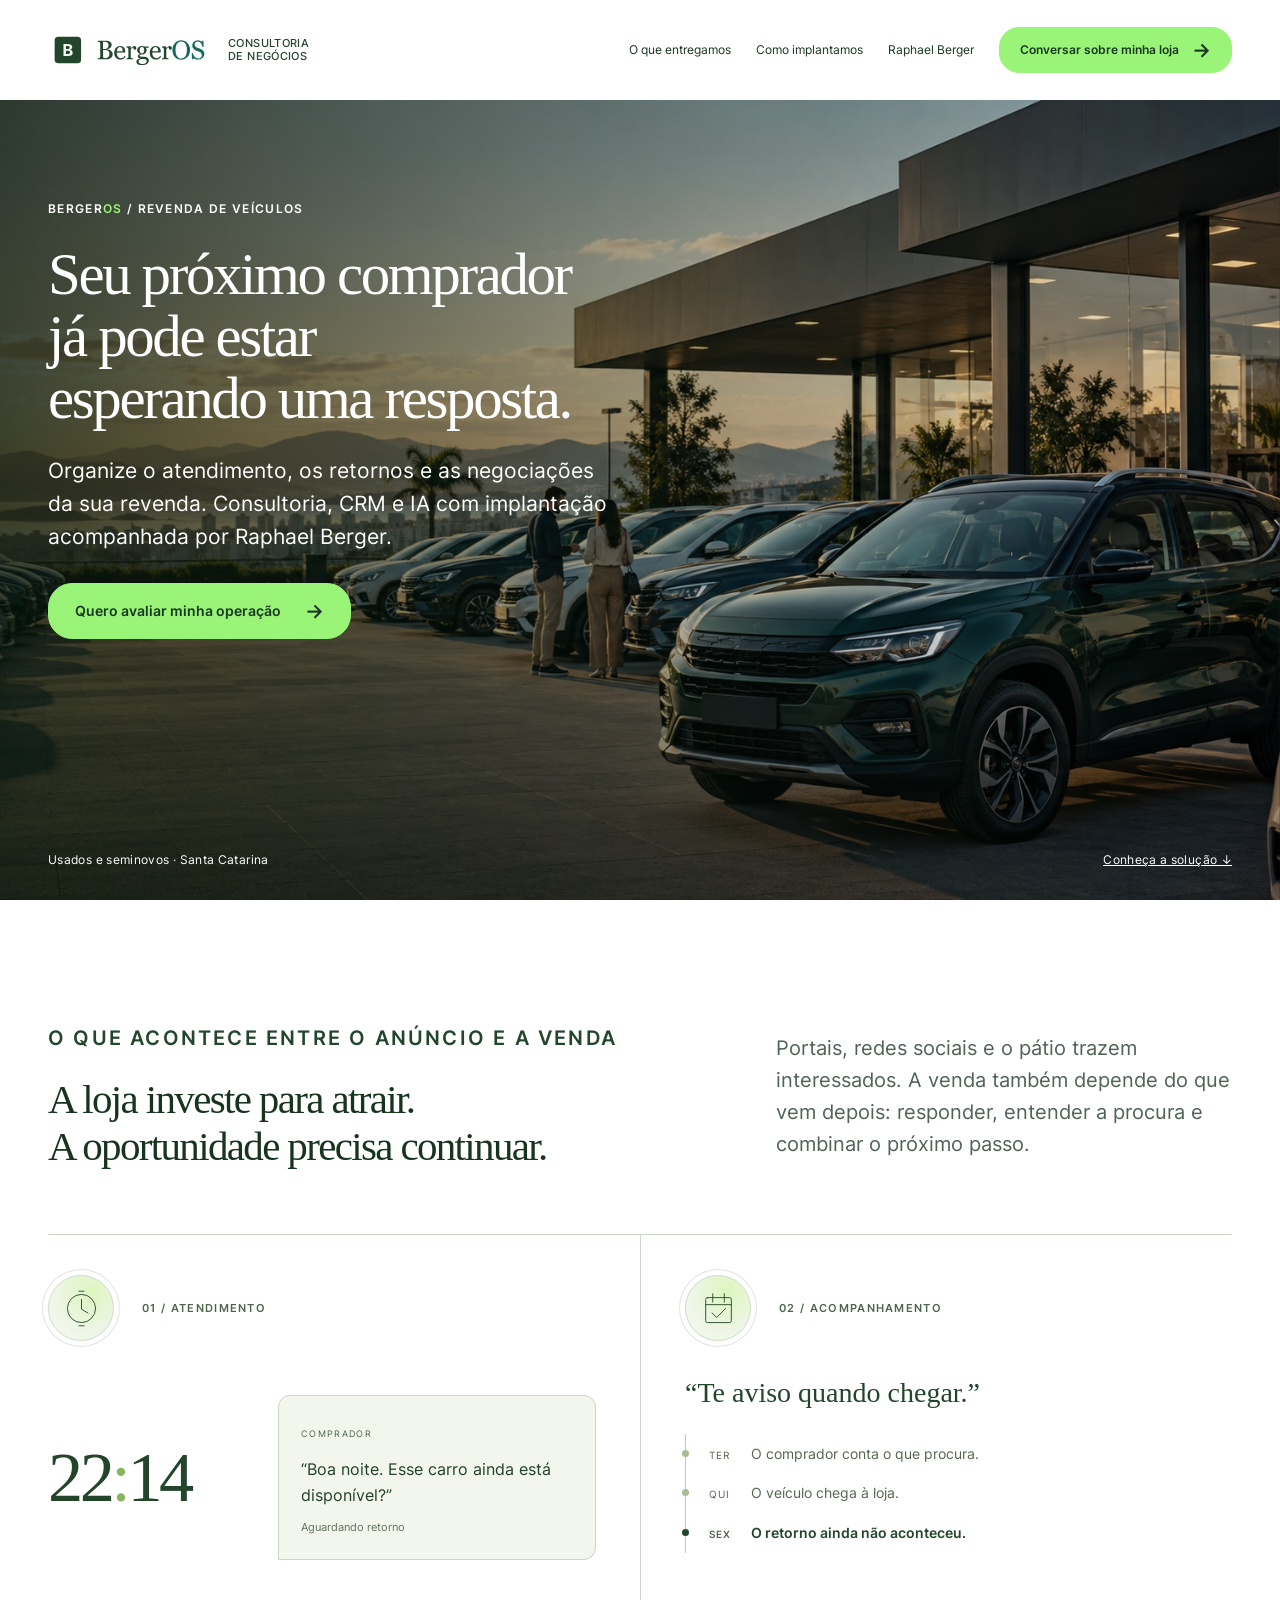
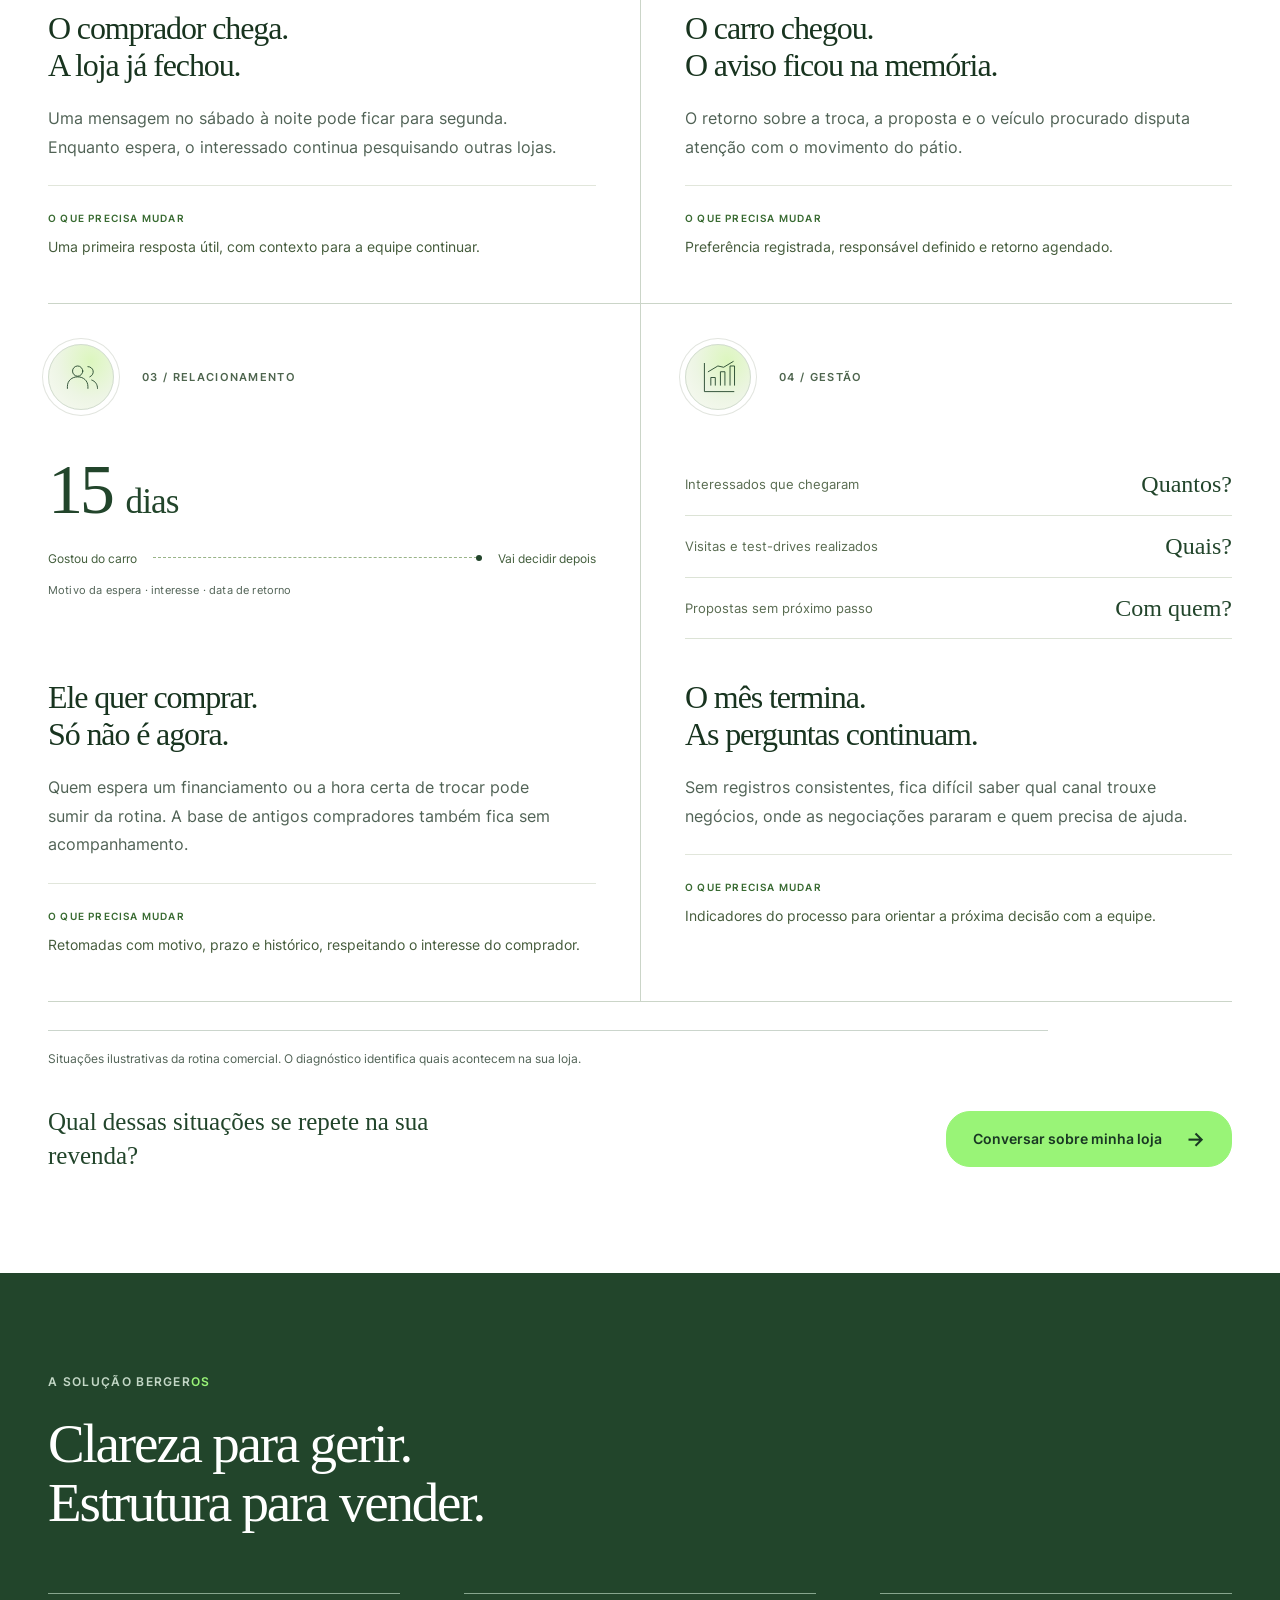
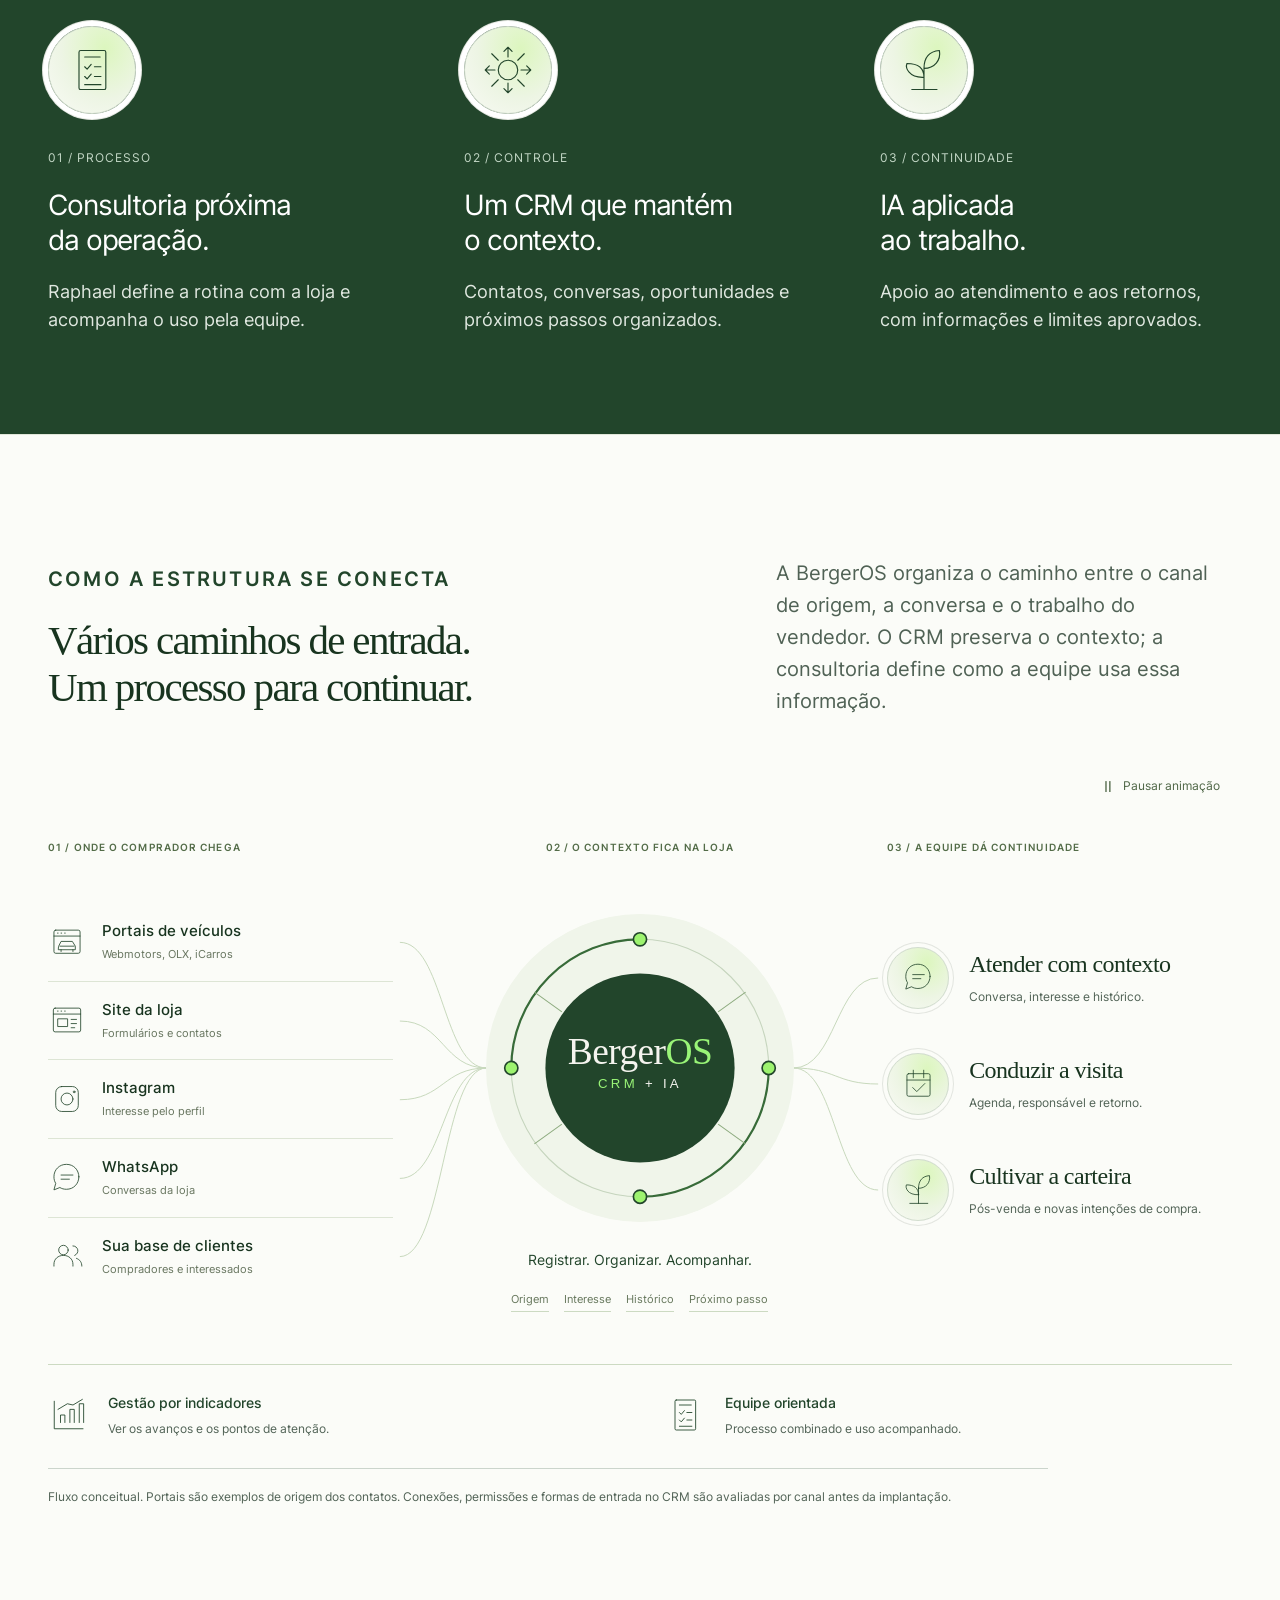
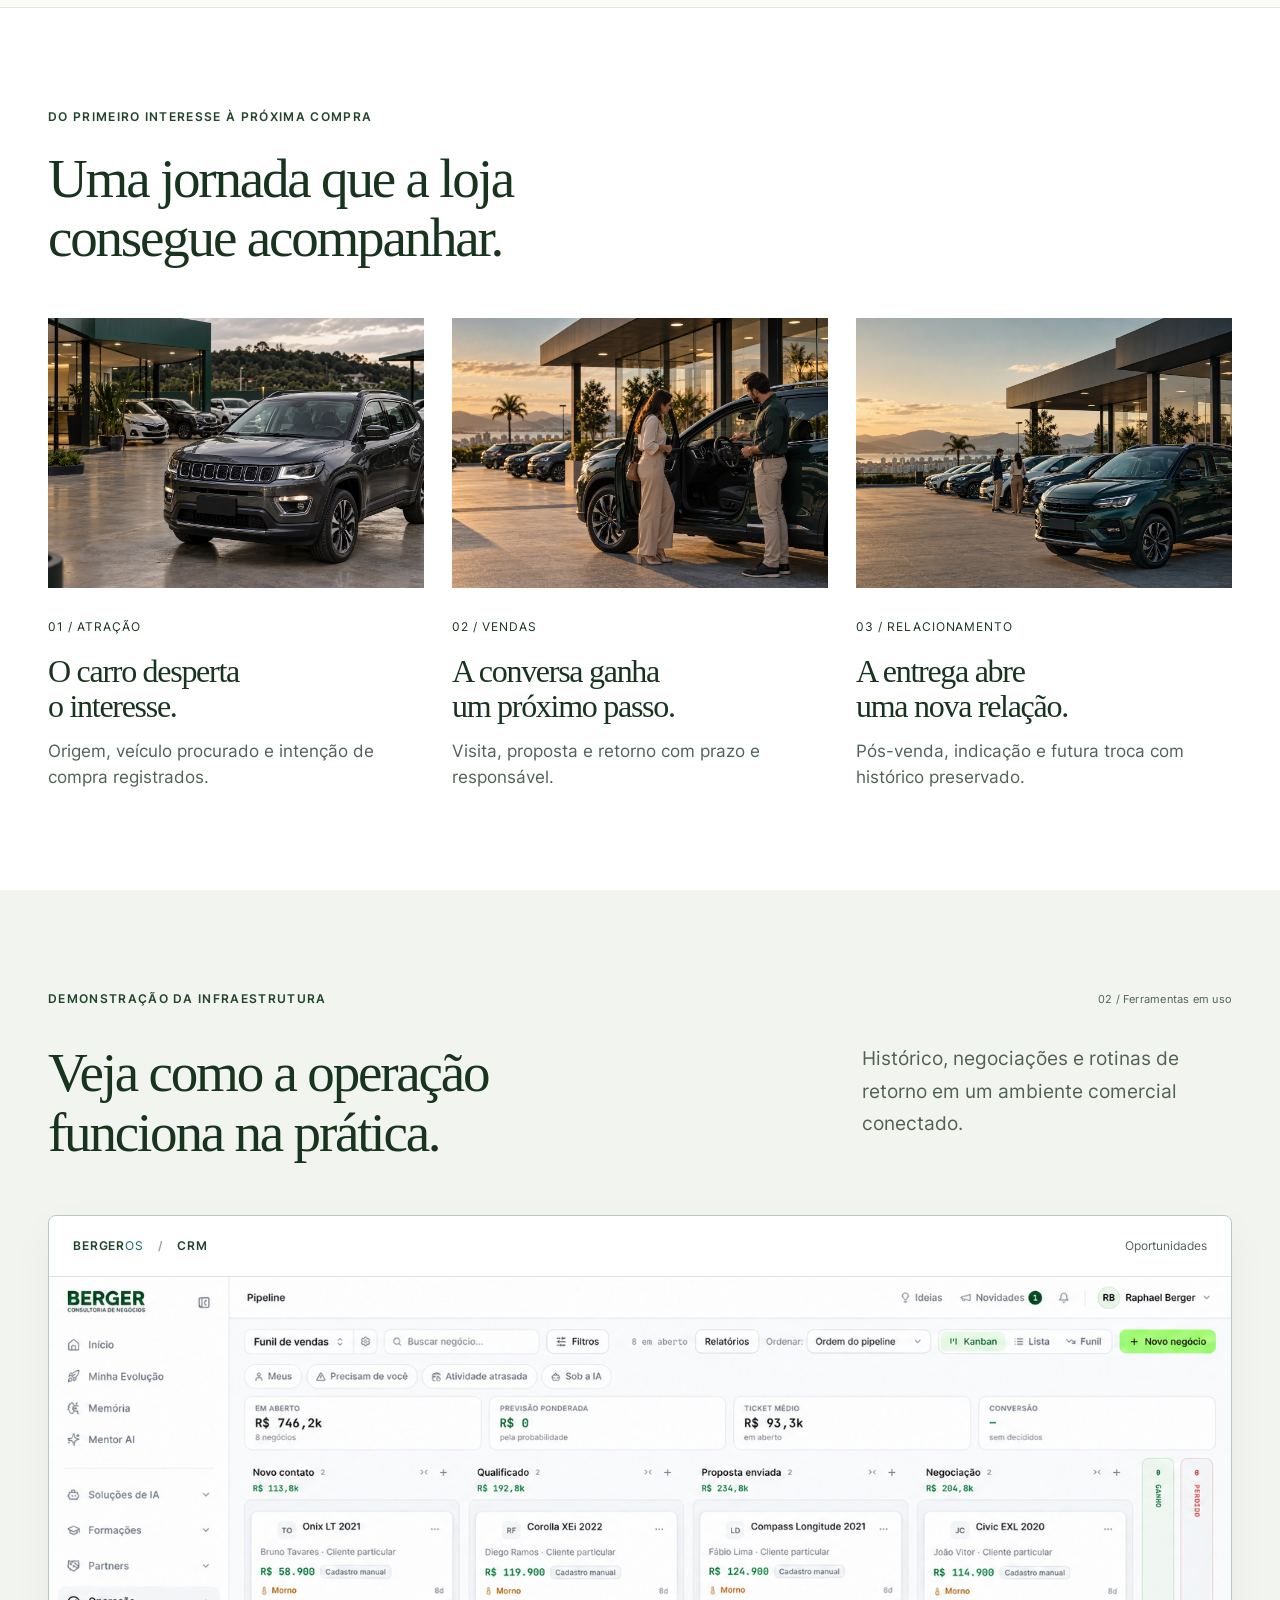
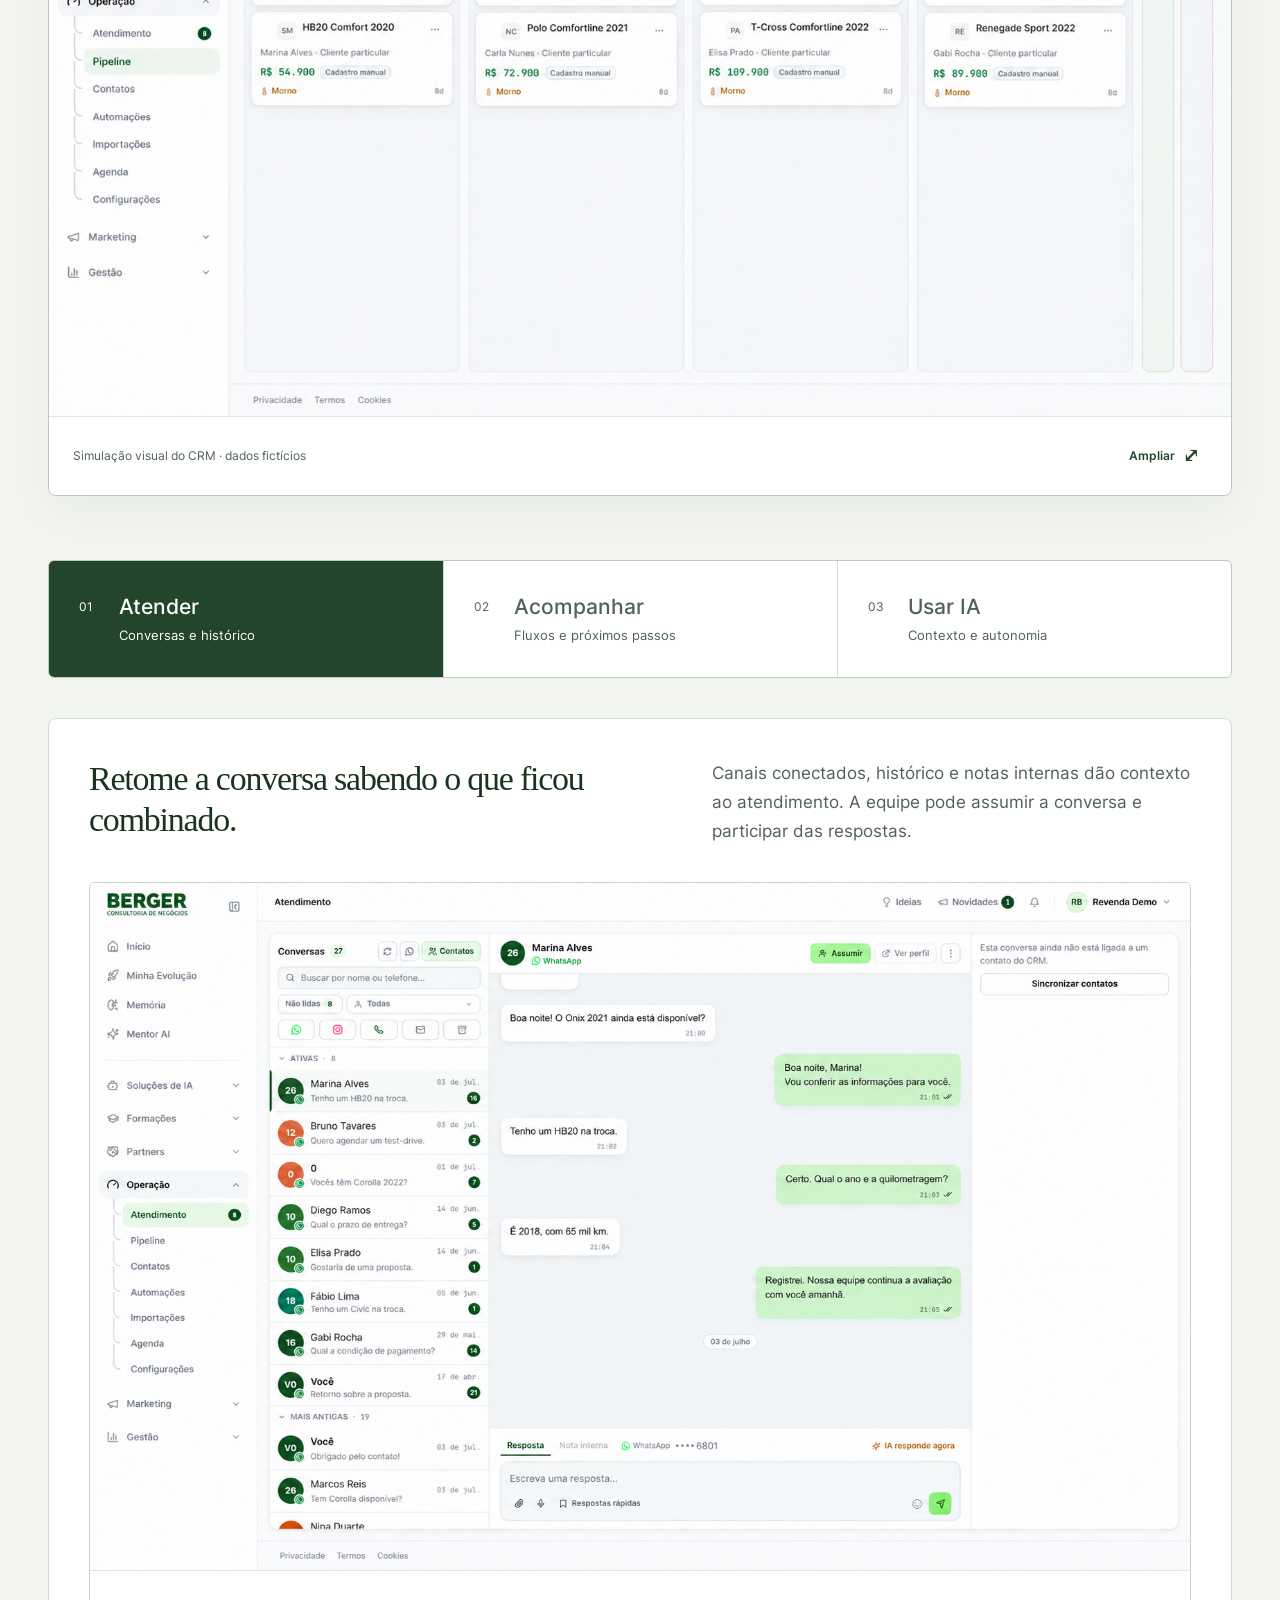
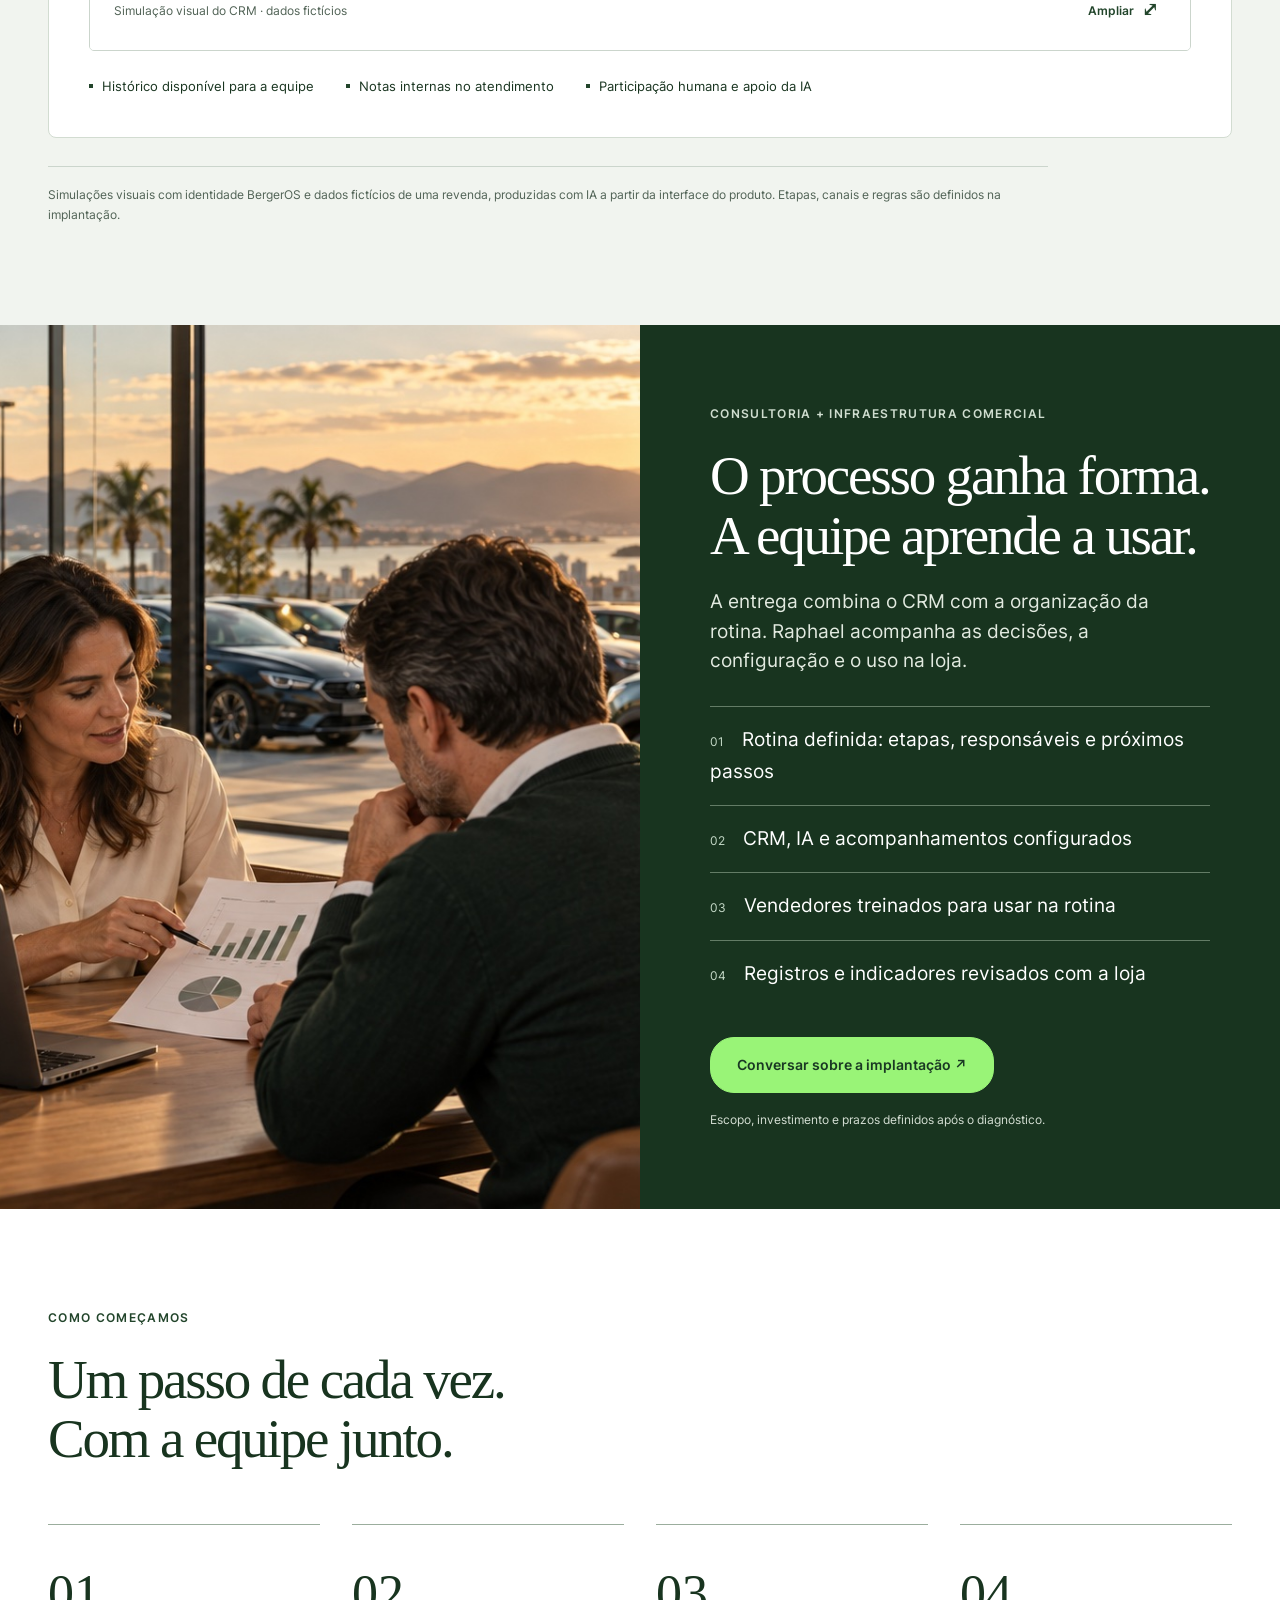
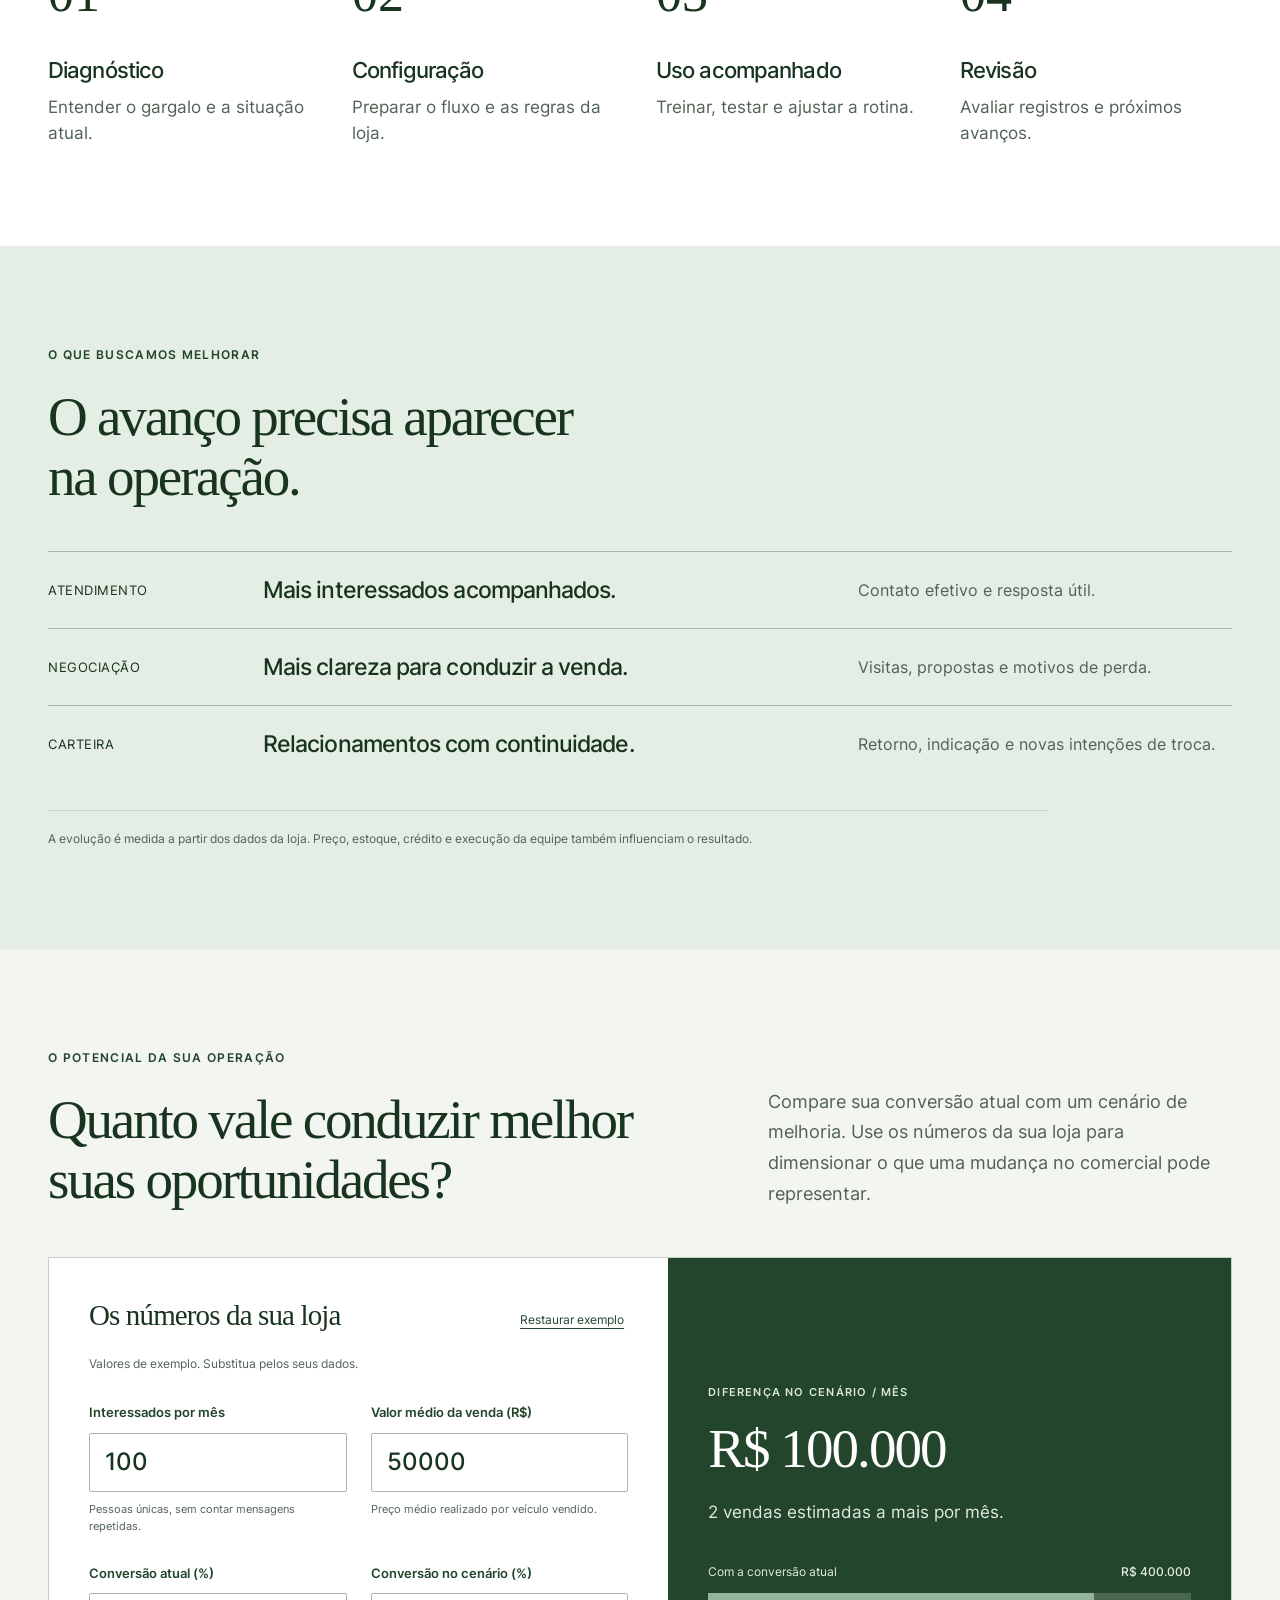
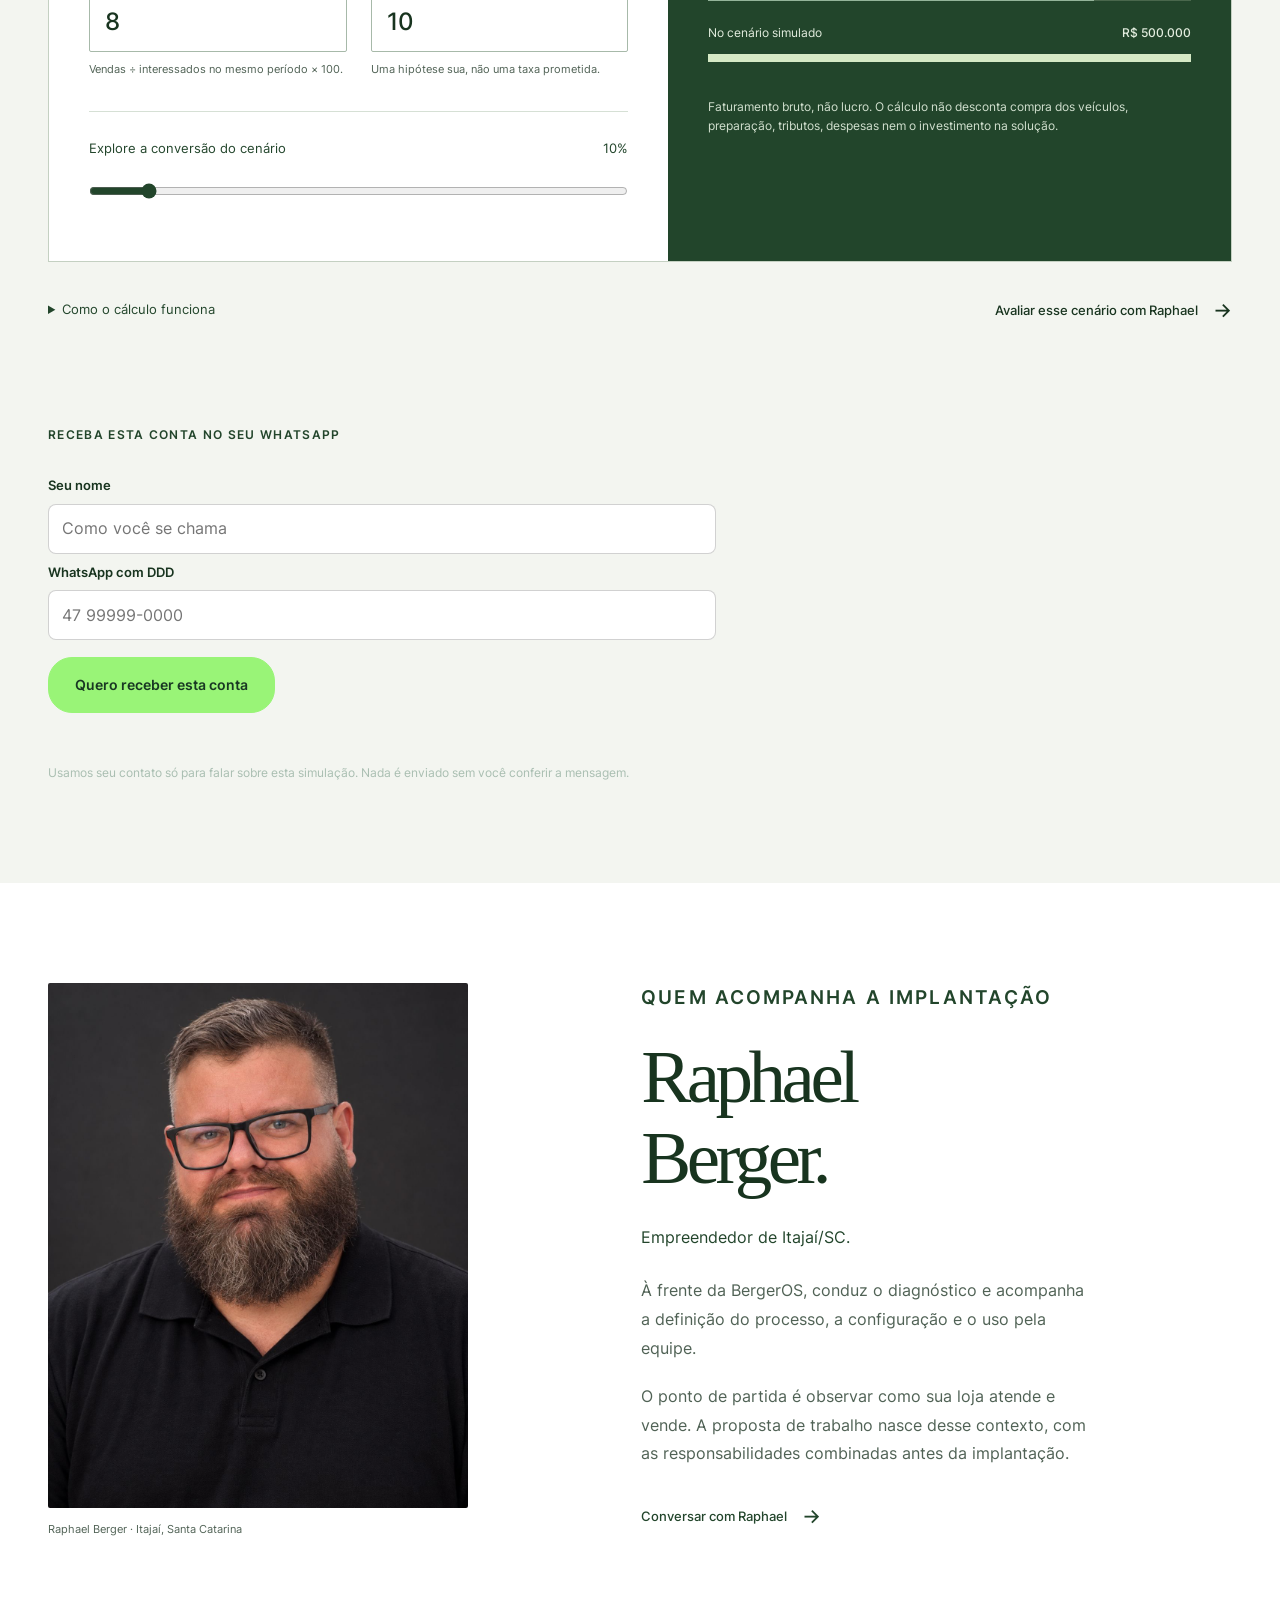
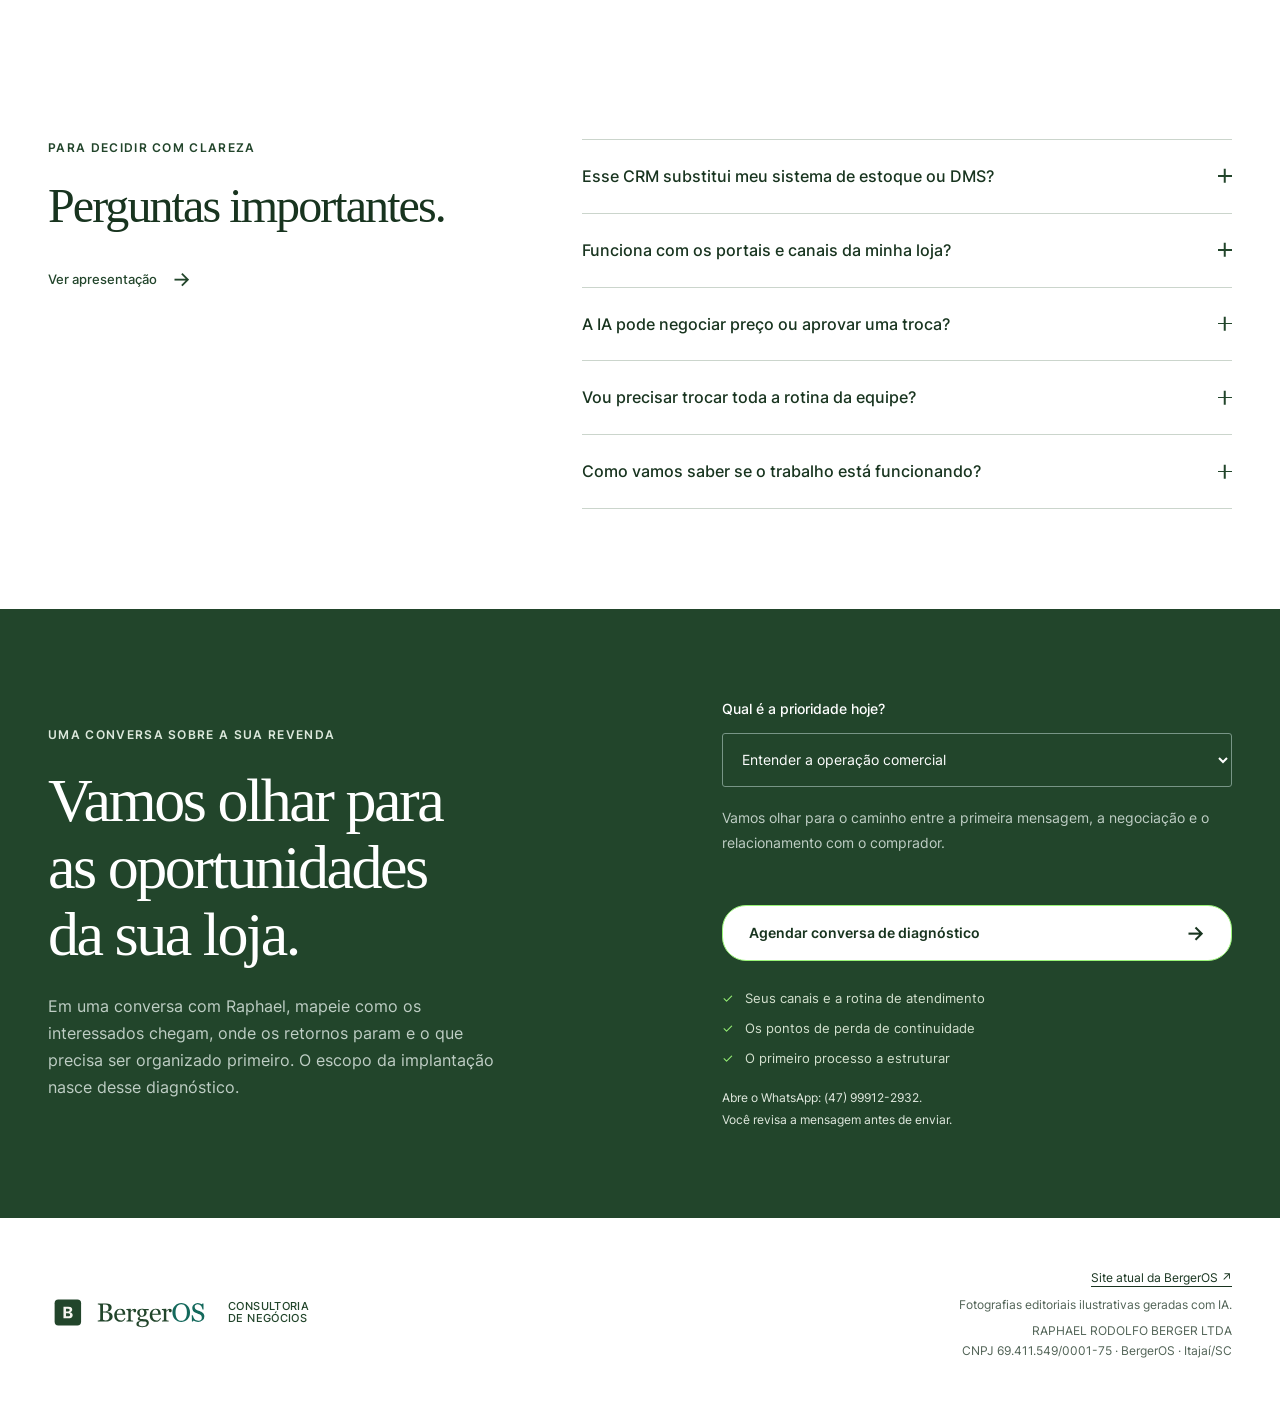
==== commit 4d63e2ee: "Etiquetas: Berger e OS separados por cor (herói, solução, rótulo do CRM); CNPJ e razão social no rod" ====
--- a/index.html
+++ b/index.html
@@ -31,14 +31,14 @@
     <button class="menu-toggle" type="button" aria-expanded="false" aria-controls="site-nav">Menu <span aria-hidden="true">☰</span></button>
     <nav id="site-nav" aria-label="Navegação principal"><a href="#oferta">O que entregamos</a><a href="#implantacao">Como implantamos</a><a href="#raphael">Raphael Berger</a><a class="button button-small" href="#diagnostico">Conversar sobre minha loja <span aria-hidden="true">→</span></a></nav>
   </div></header>
-  <main id="conteudo"><section class="editorial-hero" id="inicio" aria-labelledby="hero-title"><img class="hero-photo" src="assets/brand/patio-editorial.jpg" alt="Cena ilustrativa de uma revenda multimarcas ao entardecer" fetchpriority="high"><div class="hero-shade"></div><div class="container hero-content"><p class="eyebrow">BERGEROS / REVENDA DE VEÍCULOS</p><h1 id="hero-title">Seu próximo comprador<br>já pode estar<br>esperando uma resposta.</h1><p>Organize o atendimento, os retornos e as negociações da sua revenda. Consultoria, CRM e IA com implantação acompanhada por Raphael Berger.</p><a class="button" href="#diagnostico">Quero avaliar minha operação <span aria-hidden="true">→</span></a></div><div class="hero-bottom container"><span>Usados e seminovos · Santa Catarina</span><a href="#solucao">Conheça a solução ↓</a></div></section><section class="section container pain-editorial" id="solucao" aria-labelledby="pain-title"><div class="editorial-heading"><div><p class="eyebrow">O QUE ACONTECE ENTRE O ANÚNCIO E A VENDA</p><h2 id="pain-title">A loja investe para atrair.<br>A oportunidade precisa continuar.</h2></div><p>Portais, redes sociais e o pátio trazem interessados. A venda também depende do que vem depois: responder, entender a procura e combinar o próximo passo.</p></div><div class="pain-scenes">
+  <main id="conteudo"><section class="editorial-hero" id="inicio" aria-labelledby="hero-title"><img class="hero-photo" src="assets/brand/patio-editorial.jpg" alt="Cena ilustrativa de uma revenda multimarcas ao entardecer" fetchpriority="high"><div class="hero-shade"></div><div class="container hero-content"><p class="eyebrow">BERGER<span style="color:#99f477">OS</span> / REVENDA DE VEÍCULOS</p><h1 id="hero-title">Seu próximo comprador<br>já pode estar<br>esperando uma resposta.</h1><p>Organize o atendimento, os retornos e as negociações da sua revenda. Consultoria, CRM e IA com implantação acompanhada por Raphael Berger.</p><a class="button" href="#diagnostico">Quero avaliar minha operação <span aria-hidden="true">→</span></a></div><div class="hero-bottom container"><span>Usados e seminovos · Santa Catarina</span><a href="#solucao">Conheça a solução ↓</a></div></section><section class="section container pain-editorial" id="solucao" aria-labelledby="pain-title"><div class="editorial-heading"><div><p class="eyebrow">O QUE ACONTECE ENTRE O ANÚNCIO E A VENDA</p><h2 id="pain-title">A loja investe para atrair.<br>A oportunidade precisa continuar.</h2></div><p>Portais, redes sociais e o pátio trazem interessados. A venda também depende do que vem depois: responder, entender a procura e combinar o próximo passo.</p></div><div class="pain-scenes">
 <article class="pain-scene"><div class="scene-heading"><span class="icon-medallion"><svg class="editorial-icon" viewBox="0 0 64 64" aria-hidden="true"><use href="assets/brand/editorial-icons.svg#clock"/></svg></span><span>01 / ATENDIMENTO</span></div><div class="scene-art night-scene" aria-label="Exemplo: mensagem recebida às 22h14 ainda aguardando retorno"><div class="editorial-time">22<span>:</span>14</div><div class="message-specimen"><span>COMPRADOR</span><p>“Boa noite. Esse carro ainda está disponível?”</p><small>Aguardando retorno</small></div></div><h3>O comprador chega.<br>A loja já fechou.</h3><p>Uma mensagem no sábado à noite pode ficar para segunda. Enquanto espera, o interessado continua pesquisando outras lojas.</p><div class="scene-response"><b>O que precisa mudar</b><span>Uma primeira resposta útil, com contexto para a equipe continuar.</span></div></article>
 <article class="pain-scene"><div class="scene-heading"><span class="icon-medallion"><svg class="editorial-icon" viewBox="0 0 64 64" aria-hidden="true"><use href="assets/brand/editorial-icons.svg#calendar"/></svg></span><span>02 / ACOMPANHAMENTO</span></div><div class="scene-art return-scene"><div class="return-promise">“Te aviso quando chegar.”</div><ol><li><span>TER</span>O comprador conta o que procura.</li><li><span>QUI</span>O veículo chega à loja.</li><li class="missing-return"><span>SEX</span>O retorno ainda não aconteceu.</li></ol></div><h3>O carro chegou.<br>O aviso ficou na memória.</h3><p>O retorno sobre a troca, a proposta e o veículo procurado disputa atenção com o movimento do pátio.</p><div class="scene-response"><b>O que precisa mudar</b><span>Preferência registrada, responsável definido e retorno agendado.</span></div></article>
 <article class="pain-scene"><div class="scene-heading"><span class="icon-medallion"><svg class="editorial-icon" viewBox="0 0 64 64" aria-hidden="true"><use href="assets/brand/editorial-icons.svg#base"/></svg></span><span>03 / RELACIONAMENTO</span></div><div class="scene-art waiting-scene"><div class="editorial-time">15 <small>dias</small></div><div class="waiting-track"><span>Gostou do carro</span><i aria-hidden="true"></i><span>Vai decidir depois</span></div><p>Motivo da espera · interesse · data de retorno</p></div><h3>Ele quer comprar.<br>Só não é agora.</h3><p>Quem espera um financiamento ou a hora certa de trocar pode sumir da rotina. A base de antigos compradores também fica sem acompanhamento.</p><div class="scene-response"><b>O que precisa mudar</b><span>Retomadas com motivo, prazo e histórico, respeitando o interesse do comprador.</span></div></article>
-<article class="pain-scene"><div class="scene-heading"><span class="icon-medallion"><svg class="editorial-icon" viewBox="0 0 64 64" aria-hidden="true"><use href="assets/brand/editorial-icons.svg#chart"/></svg></span><span>04 / GESTÃO</span></div><div class="scene-art questions-scene"><div><span>Interessados que chegaram</span><b>Quantos?</b></div><div><span>Visitas e test-drives realizados</span><b>Quais?</b></div><div><span>Propostas sem próximo passo</span><b>Com quem?</b></div></div><h3>O mês termina.<br>As perguntas continuam.</h3><p>Sem registros consistentes, fica difícil saber qual canal trouxe negócios, onde as negociações pararam e quem precisa de ajuda.</p><div class="scene-response"><b>O que precisa mudar</b><span>Indicadores do processo para orientar a próxima decisão com a equipe.</span></div></article></div><p class="source-note">Situações ilustrativas da rotina comercial. O diagnóstico identifica quais acontecem na sua loja.</p><div class="pain-cta"><p>Qual dessas situações se repete na sua revenda?</p><a class="button" href="#diagnostico">Conversar sobre minha loja <span aria-hidden="true">→</span></a></div></section><section class="section solution-editorial"><div class="container"><p class="eyebrow">A SOLUÇÃO BERGEROS</p><h2>Clareza para gerir.<br>Estrutura para vender.</h2><div class="solution-columns"><article><span class="icon-medallion"><svg class="editorial-icon" viewBox="0 0 64 64" aria-hidden="true"><use href="assets/brand/editorial-icons.svg#process"/></svg></span><span>01 / PROCESSO</span><h3>Consultoria próxima<br>da operação.</h3><p>Raphael define a rotina com a loja e acompanha o uso pela equipe.</p></article><article><span class="icon-medallion"><svg class="editorial-icon" viewBox="0 0 64 64" aria-hidden="true"><use href="assets/brand/editorial-icons.svg#focus"/></svg></span><span>02 / CONTROLE</span><h3>Um CRM que mantém<br>o contexto.</h3><p>Contatos, conversas, oportunidades e próximos passos organizados.</p></article><article><span class="icon-medallion"><svg class="editorial-icon" viewBox="0 0 64 64" aria-hidden="true"><use href="assets/brand/editorial-icons.svg#growth"/></svg></span><span>03 / CONTINUIDADE</span><h3>IA aplicada<br>ao trabalho.</h3><p>Apoio ao atendimento e aos retornos, com informações e limites aprovados.</p></article></div></div></section><section class="section channel-section" id="canais" aria-labelledby="channel-title"><div class="container"><div class="editorial-heading"><div><p class="eyebrow">COMO A ESTRUTURA SE CONECTA</p><h2 id="channel-title">Vários caminhos de entrada.<br>Um processo para continuar.</h2></div><p>A BergerOS organiza o caminho entre o canal de origem, a conversa e o trabalho do vendedor. O CRM preserva o contexto; a consultoria define como a equipe usa essa informação.</p></div><div class="flow-controls" hidden><button type="button" id="toggle-flow-motion" aria-pressed="false" aria-controls="channel-flow"><span class="motion-control-icon" aria-hidden="true">Ⅱ</span><span class="motion-control-label">Pausar animação</span></button></div><div class="channel-map" id="channel-flow"><svg class="channel-paths" aria-hidden="true" focusable="false"></svg><div class="channel-origins"><p class="map-label">01 / ONDE O COMPRADOR CHEGA</p><ul><li><svg class="editorial-icon" viewBox="0 0 64 64" aria-hidden="true"><use href="assets/brand/editorial-icons.svg#portal"/></svg><div><b>Portais de veículos</b><span>Webmotors, OLX, iCarros</span></div></li><li><svg class="editorial-icon" viewBox="0 0 64 64" aria-hidden="true"><use href="assets/brand/editorial-icons.svg#site"/></svg><div><b>Site da loja</b><span>Formulários e contatos</span></div></li><li><svg class="editorial-icon" viewBox="0 0 64 64" aria-hidden="true"><use href="assets/brand/editorial-icons.svg#social"/></svg><div><b>Instagram</b><span>Interesse pelo perfil</span></div></li><li><svg class="editorial-icon" viewBox="0 0 64 64" aria-hidden="true"><use href="assets/brand/editorial-icons.svg#chat"/></svg><div><b>WhatsApp</b><span>Conversas da loja</span></div></li><li><svg class="editorial-icon" viewBox="0 0 64 64" aria-hidden="true"><use href="assets/brand/editorial-icons.svg#base"/></svg><div><b>Sua base de clientes</b><span>Compradores e interessados</span></div></li></ul></div><div class="channel-core"><p class="map-label">02 / O CONTEXTO FICA NA LOJA</p><svg class="hub-drawing" viewBox="0 0 300 300" role="img" aria-label="CRM BergerOS no centro do processo comercial"><circle cx="150" cy="150" r="140" fill="#f0f5ea"/><circle cx="150" cy="150" r="117" fill="none" stroke="#c6d5be" stroke-width="1"/><path class="hub-orbit" d="M33 150a117 117 0 0 1 117-117M267 150a117 117 0 0 1-117 117" fill="none" stroke="#386b39" stroke-width="2"/><path d="M54 81l25 18M246 81l-25 18M54 219l25-18M246 219l-25-18" stroke="#90ad82"/><circle cx="150" cy="150" r="86" fill="#22452b"/><text x="150" y="146" text-anchor="middle" font-family="Georgia,'Times New Roman',serif" font-size="34" font-weight="400" letter-spacing="-0.5" fill="#f5f4ef">Berger<tspan fill="#99f477">OS</tspan></text><text x="150" y="168" text-anchor="middle" font-family="Arial,sans-serif" font-size="12" letter-spacing="3" fill="#99f477">CRM<tspan fill="#f5f4ef"> + IA</tspan></text><g class="hub-orbit" fill="#9df36f" stroke="#22452b" stroke-width="1.5"><circle cx="150" cy="33" r="6"/><circle cx="267" cy="150" r="6"/><circle cx="150" cy="267" r="6"/><circle cx="33" cy="150" r="6"/></g></svg><p>Registrar. Organizar. Acompanhar.</p><div class="core-fields"><span>Origem</span><span>Interesse</span><span>Histórico</span><span>Próximo passo</span></div></div><div class="channel-outcomes"><p class="map-label">03 / A EQUIPE DÁ CONTINUIDADE</p><ul><li><span class="icon-medallion"><svg class="editorial-icon" viewBox="0 0 64 64" aria-hidden="true"><use href="assets/brand/editorial-icons.svg#chat"/></svg></span><div><h3>Atender com contexto</h3><p>Conversa, interesse e histórico.</p></div></li><li><span class="icon-medallion"><svg class="editorial-icon" viewBox="0 0 64 64" aria-hidden="true"><use href="assets/brand/editorial-icons.svg#calendar"/></svg></span><div><h3>Conduzir a visita</h3><p>Agenda, responsável e retorno.</p></div></li><li><span class="icon-medallion"><svg class="editorial-icon" viewBox="0 0 64 64" aria-hidden="true"><use href="assets/brand/editorial-icons.svg#growth"/></svg></span><div><h3>Cultivar a carteira</h3><p>Pós-venda e novas intenções de compra.</p></div></li></ul></div></div><div class="map-foundation"><div><svg class="editorial-icon" viewBox="0 0 64 64" aria-hidden="true"><use href="assets/brand/editorial-icons.svg#chart"/></svg><p><b>Gestão por indicadores</b><span>Ver os avanços e os pontos de atenção.</span></p></div><div><svg class="editorial-icon" viewBox="0 0 64 64" aria-hidden="true"><use href="assets/brand/editorial-icons.svg#process"/></svg><p><b>Equipe orientada</b><span>Processo combinado e uso acompanhado.</span></p></div></div><p class="source-note">Fluxo conceitual. Portais são exemplos de origem dos contatos. Conexões, permissões e formas de entrada no CRM são avaliadas por canal antes da implantação.</p></div></section><section class="section container" id="jornada"><p class="eyebrow">DO PRIMEIRO INTERESSE À PRÓXIMA COMPRA</p><h2>Uma jornada que a loja<br>consegue acompanhar.</h2><div class="photo-journey"><article><img src="assets/brand/veiculo-editorial.jpg" alt="Veículo em destaque no pátio de uma revenda, imagem ilustrativa" loading="lazy"><span>01 / ATRAÇÃO</span><h3>O carro desperta<br>o interesse.</h3><p>Origem, veículo procurado e intenção de compra registrados.</p></article><article><img src="assets/brand/atendimento-editorial.jpg" alt="Visita de comprador à revenda, imagem ilustrativa" loading="lazy"><span>02 / VENDAS</span><h3>A conversa ganha<br>um próximo passo.</h3><p>Visita, proposta e retorno com prazo e responsável.</p></article><article><img src="assets/brand/patio-editorial.jpg" alt="Pátio de revenda ao entardecer, imagem ilustrativa" loading="lazy"><span>03 / RELACIONAMENTO</span><h3>A entrega abre<br>uma nova relação.</h3><p>Pós-venda, indicação e futura troca com histórico preservado.</p></article></div></section><section class="product-section section" id="infraestrutura" aria-labelledby="product-title"><div class="container">
+<article class="pain-scene"><div class="scene-heading"><span class="icon-medallion"><svg class="editorial-icon" viewBox="0 0 64 64" aria-hidden="true"><use href="assets/brand/editorial-icons.svg#chart"/></svg></span><span>04 / GESTÃO</span></div><div class="scene-art questions-scene"><div><span>Interessados que chegaram</span><b>Quantos?</b></div><div><span>Visitas e test-drives realizados</span><b>Quais?</b></div><div><span>Propostas sem próximo passo</span><b>Com quem?</b></div></div><h3>O mês termina.<br>As perguntas continuam.</h3><p>Sem registros consistentes, fica difícil saber qual canal trouxe negócios, onde as negociações pararam e quem precisa de ajuda.</p><div class="scene-response"><b>O que precisa mudar</b><span>Indicadores do processo para orientar a próxima decisão com a equipe.</span></div></article></div><p class="source-note">Situações ilustrativas da rotina comercial. O diagnóstico identifica quais acontecem na sua loja.</p><div class="pain-cta"><p>Qual dessas situações se repete na sua revenda?</p><a class="button" href="#diagnostico">Conversar sobre minha loja <span aria-hidden="true">→</span></a></div></section><section class="section solution-editorial"><div class="container"><p class="eyebrow">A SOLUÇÃO BERGER<span style="color:#99f477">OS</span></p><h2>Clareza para gerir.<br>Estrutura para vender.</h2><div class="solution-columns"><article><span class="icon-medallion"><svg class="editorial-icon" viewBox="0 0 64 64" aria-hidden="true"><use href="assets/brand/editorial-icons.svg#process"/></svg></span><span>01 / PROCESSO</span><h3>Consultoria próxima<br>da operação.</h3><p>Raphael define a rotina com a loja e acompanha o uso pela equipe.</p></article><article><span class="icon-medallion"><svg class="editorial-icon" viewBox="0 0 64 64" aria-hidden="true"><use href="assets/brand/editorial-icons.svg#focus"/></svg></span><span>02 / CONTROLE</span><h3>Um CRM que mantém<br>o contexto.</h3><p>Contatos, conversas, oportunidades e próximos passos organizados.</p></article><article><span class="icon-medallion"><svg class="editorial-icon" viewBox="0 0 64 64" aria-hidden="true"><use href="assets/brand/editorial-icons.svg#growth"/></svg></span><span>03 / CONTINUIDADE</span><h3>IA aplicada<br>ao trabalho.</h3><p>Apoio ao atendimento e aos retornos, com informações e limites aprovados.</p></article></div></div></section><section class="section channel-section" id="canais" aria-labelledby="channel-title"><div class="container"><div class="editorial-heading"><div><p class="eyebrow">COMO A ESTRUTURA SE CONECTA</p><h2 id="channel-title">Vários caminhos de entrada.<br>Um processo para continuar.</h2></div><p>A BergerOS organiza o caminho entre o canal de origem, a conversa e o trabalho do vendedor. O CRM preserva o contexto; a consultoria define como a equipe usa essa informação.</p></div><div class="flow-controls" hidden><button type="button" id="toggle-flow-motion" aria-pressed="false" aria-controls="channel-flow"><span class="motion-control-icon" aria-hidden="true">Ⅱ</span><span class="motion-control-label">Pausar animação</span></button></div><div class="channel-map" id="channel-flow"><svg class="channel-paths" aria-hidden="true" focusable="false"></svg><div class="channel-origins"><p class="map-label">01 / ONDE O COMPRADOR CHEGA</p><ul><li><svg class="editorial-icon" viewBox="0 0 64 64" aria-hidden="true"><use href="assets/brand/editorial-icons.svg#portal"/></svg><div><b>Portais de veículos</b><span>Webmotors, OLX, iCarros</span></div></li><li><svg class="editorial-icon" viewBox="0 0 64 64" aria-hidden="true"><use href="assets/brand/editorial-icons.svg#site"/></svg><div><b>Site da loja</b><span>Formulários e contatos</span></div></li><li><svg class="editorial-icon" viewBox="0 0 64 64" aria-hidden="true"><use href="assets/brand/editorial-icons.svg#social"/></svg><div><b>Instagram</b><span>Interesse pelo perfil</span></div></li><li><svg class="editorial-icon" viewBox="0 0 64 64" aria-hidden="true"><use href="assets/brand/editorial-icons.svg#chat"/></svg><div><b>WhatsApp</b><span>Conversas da loja</span></div></li><li><svg class="editorial-icon" viewBox="0 0 64 64" aria-hidden="true"><use href="assets/brand/editorial-icons.svg#base"/></svg><div><b>Sua base de clientes</b><span>Compradores e interessados</span></div></li></ul></div><div class="channel-core"><p class="map-label">02 / O CONTEXTO FICA NA LOJA</p><svg class="hub-drawing" viewBox="0 0 300 300" role="img" aria-label="CRM BergerOS no centro do processo comercial"><circle cx="150" cy="150" r="140" fill="#f0f5ea"/><circle cx="150" cy="150" r="117" fill="none" stroke="#c6d5be" stroke-width="1"/><path class="hub-orbit" d="M33 150a117 117 0 0 1 117-117M267 150a117 117 0 0 1-117 117" fill="none" stroke="#386b39" stroke-width="2"/><path d="M54 81l25 18M246 81l-25 18M54 219l25-18M246 219l-25-18" stroke="#90ad82"/><circle cx="150" cy="150" r="86" fill="#22452b"/><text x="150" y="146" text-anchor="middle" font-family="Georgia,'Times New Roman',serif" font-size="34" font-weight="400" letter-spacing="-0.5" fill="#f5f4ef">Berger<tspan fill="#99f477">OS</tspan></text><text x="150" y="168" text-anchor="middle" font-family="Arial,sans-serif" font-size="12" letter-spacing="3" fill="#99f477">CRM<tspan fill="#f5f4ef"> + IA</tspan></text><g class="hub-orbit" fill="#9df36f" stroke="#22452b" stroke-width="1.5"><circle cx="150" cy="33" r="6"/><circle cx="267" cy="150" r="6"/><circle cx="150" cy="267" r="6"/><circle cx="33" cy="150" r="6"/></g></svg><p>Registrar. Organizar. Acompanhar.</p><div class="core-fields"><span>Origem</span><span>Interesse</span><span>Histórico</span><span>Próximo passo</span></div></div><div class="channel-outcomes"><p class="map-label">03 / A EQUIPE DÁ CONTINUIDADE</p><ul><li><span class="icon-medallion"><svg class="editorial-icon" viewBox="0 0 64 64" aria-hidden="true"><use href="assets/brand/editorial-icons.svg#chat"/></svg></span><div><h3>Atender com contexto</h3><p>Conversa, interesse e histórico.</p></div></li><li><span class="icon-medallion"><svg class="editorial-icon" viewBox="0 0 64 64" aria-hidden="true"><use href="assets/brand/editorial-icons.svg#calendar"/></svg></span><div><h3>Conduzir a visita</h3><p>Agenda, responsável e retorno.</p></div></li><li><span class="icon-medallion"><svg class="editorial-icon" viewBox="0 0 64 64" aria-hidden="true"><use href="assets/brand/editorial-icons.svg#growth"/></svg></span><div><h3>Cultivar a carteira</h3><p>Pós-venda e novas intenções de compra.</p></div></li></ul></div></div><div class="map-foundation"><div><svg class="editorial-icon" viewBox="0 0 64 64" aria-hidden="true"><use href="assets/brand/editorial-icons.svg#chart"/></svg><p><b>Gestão por indicadores</b><span>Ver os avanços e os pontos de atenção.</span></p></div><div><svg class="editorial-icon" viewBox="0 0 64 64" aria-hidden="true"><use href="assets/brand/editorial-icons.svg#process"/></svg><p><b>Equipe orientada</b><span>Processo combinado e uso acompanhado.</span></p></div></div><p class="source-note">Fluxo conceitual. Portais são exemplos de origem dos contatos. Conexões, permissões e formas de entrada no CRM são avaliadas por canal antes da implantação.</p></div></section><section class="section container" id="jornada"><p class="eyebrow">DO PRIMEIRO INTERESSE À PRÓXIMA COMPRA</p><h2>Uma jornada que a loja<br>consegue acompanhar.</h2><div class="photo-journey"><article><img src="assets/brand/veiculo-editorial.jpg" alt="Veículo em destaque no pátio de uma revenda, imagem ilustrativa" loading="lazy"><span>01 / ATRAÇÃO</span><h3>O carro desperta<br>o interesse.</h3><p>Origem, veículo procurado e intenção de compra registrados.</p></article><article><img src="assets/brand/atendimento-editorial.jpg" alt="Visita de comprador à revenda, imagem ilustrativa" loading="lazy"><span>02 / VENDAS</span><h3>A conversa ganha<br>um próximo passo.</h3><p>Visita, proposta e retorno com prazo e responsável.</p></article><article><img src="assets/brand/patio-editorial.jpg" alt="Pátio de revenda ao entardecer, imagem ilustrativa" loading="lazy"><span>03 / RELACIONAMENTO</span><h3>A entrega abre<br>uma nova relação.</h3><p>Pós-venda, indicação e futura troca com histórico preservado.</p></article></div></section><section class="product-section section" id="infraestrutura" aria-labelledby="product-title"><div class="container">
       <div class="section-top"><p class="eyebrow">Demonstração da infraestrutura</p><p class="section-number" aria-hidden="true">02 / Ferramentas em uso</p></div>
       <div class="product-heading"><h2 id="product-title">Veja como a operação<br>funciona na prática.</h2><p>Histórico, negociações e rotinas de retorno em um ambiente comercial conectado.</p></div>
-      <figure class="hero-proof"><div class="figure-label"><span>BERGEROS <span class="frame-divider">/</span> CRM</span><span>Oportunidades</span></div><div class="screen-crop hero-screen"><svg viewBox="0 0 3200 2000" role="img" aria-label="Simulação visual do pipeline com veículos, clientes fictícios e identidade BergerOS."><image href="assets/product/berger-pipeline.png" width="3200" height="2000"/></svg></div><figcaption><span>Simulação visual do CRM · dados fictícios</span><button class="expand-screen" type="button" data-image="assets/product/berger-pipeline.png" data-crop="assets/product/berger-pipeline.png" data-title="Pipeline e acompanhamento comercial" aria-haspopup="dialog">Ampliar <span aria-hidden="true">⤢</span></button></figcaption></figure><div class="workbench">
+      <figure class="hero-proof"><div class="figure-label"><span>BERGER<span style="color:#14695c;font-weight:400">OS</span> <span class="frame-divider">/</span> CRM</span><span>Oportunidades</span></div><div class="screen-crop hero-screen"><svg viewBox="0 0 3200 2000" role="img" aria-label="Simulação visual do pipeline com veículos, clientes fictícios e identidade BergerOS."><image href="assets/product/berger-pipeline.png" width="3200" height="2000"/></svg></div><figcaption><span>Simulação visual do CRM · dados fictícios</span><button class="expand-screen" type="button" data-image="assets/product/berger-pipeline.png" data-crop="assets/product/berger-pipeline.png" data-title="Pipeline e acompanhamento comercial" aria-haspopup="dialog">Ampliar <span aria-hidden="true">⤢</span></button></figcaption></figure><div class="workbench">
         <div class="tour-tabs" role="tablist" aria-label="Explorar a infraestrutura" aria-orientation="horizontal"><button type="button" id="tab-atendimento" role="tab" aria-selected="true" aria-controls="panel-atendimento" tabindex="0"><span>01</span><b>Atender</b><small>Conversas e histórico</small><i aria-hidden="true">↗</i></button><button type="button" id="tab-automacao" role="tab" aria-selected="false" aria-controls="panel-automacao" tabindex="-1"><span>02</span><b>Acompanhar</b><small>Fluxos e próximos passos</small><i aria-hidden="true">↗</i></button><button type="button" id="tab-autonomia" role="tab" aria-selected="false" aria-controls="panel-autonomia" tabindex="-1"><span>03</span><b>Usar IA</b><small>Contexto e autonomia</small><i aria-hidden="true">↗</i></button></div>
         <div class="tour-panel" id="panel-atendimento" role="tabpanel" aria-labelledby="tab-atendimento" tabindex="0"><div class="panel-copy"><h3>Retome a conversa sabendo o que ficou combinado.</h3><p>Canais conectados, histórico e notas internas dão contexto ao atendimento. A equipe pode assumir a conversa e participar das respostas.</p></div><figure class="product-figure"><div class="screen-crop inbox-screen"><svg viewBox="0 0 3200 2000" role="img" aria-label="Simulação visual de atendimento sobre um Onix e avaliação de troca, com identidade BergerOS."><image href="assets/product/berger-atendimento.png" width="3200" height="2000"/></svg></div><figcaption><span>Simulação visual do CRM · dados fictícios</span><button class="expand-screen" type="button" data-image="assets/product/berger-atendimento.png" data-crop="assets/product/berger-atendimento.png" data-title="Atendimento e histórico" aria-haspopup="dialog">Ampliar <span aria-hidden="true">⤢</span></button></figcaption></figure><ul class="proof-points"><li>Histórico disponível para a equipe</li><li>Notas internas no atendimento</li><li>Participação humana e apoio da IA</li></ul></div>
         <div class="tour-panel" id="panel-automacao" role="tabpanel" aria-labelledby="tab-automacao" tabindex="0" hidden><div class="panel-copy"><h3>Defina como o contato continua no processo.</h3><p>Gatilhos, condições e ações organizam rotinas de acompanhamento. Cada fluxo precisa de configuração e validação com a equipe.</p></div><div class="automation-layout"><figure class="product-figure"><div class="screen-crop automation-screen"><svg viewBox="1150 350 700 1250" role="img" aria-label="Simulação visual do editor de automação para retorno após visita."><image href="assets/product/berger-automacao.png" width="2880" height="1800"/></svg></div><figcaption><span>Simulação visual · fluxo de retorno após visita</span><button class="expand-screen" type="button" data-image="assets/product/berger-automacao.png" data-crop="assets/product/berger-automacao.png" data-title="Editor de automação: fluxo completo" aria-haspopup="dialog">Ampliar <span aria-hidden="true">⤢</span></button></figcaption></figure><div class="flow-reading"><span class="eyebrow">O que o editor mostra</span><ol><li><b>Entrada</b><p>Um evento inicia o fluxo.</p></li><li><b>Condição</b><p>Uma regra define o caminho.</p></li><li><b>Ação</b><p>O sistema executa o passo configurado.</p></li></ol><p class="minor-note">Na revenda, o desenho pode apoiar retornos, atualização de contatos e relacionamento com a base.</p></div></div></div>
@@ -47,7 +47,7 @@
       
       <p class="source-note">Simulações visuais com identidade BergerOS e dados fictícios de uma revenda, produzidas com IA a partir da interface do produto. Etapas, canais e regras são definidos na implantação.</p>
     </div></section><section class="offer-editorial" id="oferta"><div class="offer-photo"><img src="assets/brand/gestao-editorial.jpg" alt="Cena ilustrativa de gestores revisando a operação em uma revenda" loading="lazy"></div><div class="offer-copy"><p class="eyebrow">CONSULTORIA + INFRAESTRUTURA COMERCIAL</p><h2>O processo ganha forma.<br>A equipe aprende a usar.</h2><p>A entrega combina o CRM com a organização da rotina. Raphael acompanha as decisões, a configuração e o uso na loja.</p><ol><li>Rotina definida: etapas, responsáveis e próximos passos</li><li>CRM, IA e acompanhamentos configurados</li><li>Vendedores treinados para usar na rotina</li><li>Registros e indicadores revisados com a loja</li></ol><a class="button" href="#diagnostico">Conversar sobre a implantação ↗</a><small>Escopo, investimento e prazos definidos após o diagnóstico.</small></div></section><section class="section container" id="implantacao"><p class="eyebrow">COMO COMEÇAMOS</p><h2>Um passo de cada vez.<br>Com a equipe junto.</h2><ol class="editorial-steps"><li><b>01</b><h3>Diagnóstico</h3><p>Entender o gargalo e a situação atual.</p></li><li><b>02</b><h3>Configuração</h3><p>Preparar o fluxo e as regras da loja.</p></li><li><b>03</b><h3>Uso acompanhado</h3><p>Treinar, testar e ajustar a rotina.</p></li><li><b>04</b><h3>Revisão</h3><p>Avaliar registros e próximos avanços.</p></li></ol></section><section class="section results-editorial"><div class="container"><p class="eyebrow">O QUE BUSCAMOS MELHORAR</p><h2>O avanço precisa aparecer<br>na operação.</h2><div class="result-lines"><div><span>Atendimento</span><h3>Mais interessados acompanhados.</h3><p>Contato efetivo e resposta útil.</p></div><div><span>Negociação</span><h3>Mais clareza para conduzir a venda.</h3><p>Visitas, propostas e motivos de perda.</p></div><div><span>Carteira</span><h3>Relacionamentos com continuidade.</h3><p>Retorno, indicação e novas intenções de troca.</p></div></div><p class="source-note">A evolução é medida a partir dos dados da loja. Preço, estoque, crédito e execução da equipe também influenciam o resultado.</p></div></section><section class="section calculator-section" id="simulador" aria-labelledby="calculator-title"><div class="container"><div class="calculator-heading"><div><p class="eyebrow">O POTENCIAL DA SUA OPERAÇÃO</p><h2 id="calculator-title">Quanto vale conduzir melhor<br>suas oportunidades?</h2></div><p>Compare sua conversão atual com um cenário de melhoria. Use os números da sua loja para dimensionar o que uma mudança no comercial pode representar.</p></div><div class="revenue-calculator"><form id="revenue-form" class="calculator-inputs" novalidate><div class="calculator-form-top"><h3>Os números da sua loja</h3><button type="button" id="reset-calculator">Restaurar exemplo</button></div><p class="calculator-example" id="calculator-example">Valores de exemplo. Substitua pelos seus dados.</p><div class="calculator-fields"><div class="calculator-field"><label for="monthly-contacts">Interessados por mês</label><input type="number" id="monthly-contacts" name="contacts" min="0" max="100000" step="1" value="100" inputmode="numeric" aria-describedby="contacts-help"><small id="contacts-help">Pessoas únicas, sem contar mensagens repetidas.</small></div><div class="calculator-field"><label for="average-sale">Valor médio da venda (R$)</label><input type="number" id="average-sale" name="ticket" min="0" max="10000000" step="0.01" value="50000" inputmode="decimal" aria-describedby="ticket-help"><small id="ticket-help">Preço médio realizado por veículo vendido.</small></div><div class="calculator-field"><label for="current-conversion">Conversão atual (%)</label><input type="number" id="current-conversion" name="current" min="0" max="100" step="0.1" value="8" inputmode="decimal" aria-describedby="current-help"><small id="current-help">Vendas ÷ interessados no mesmo período × 100.</small></div><div class="calculator-field"><label for="scenario-conversion">Conversão no cenário (%)</label><input type="number" id="scenario-conversion" name="scenario" min="0" max="100" step="0.1" value="10" inputmode="decimal" aria-describedby="scenario-help"><small id="scenario-help">Uma hipótese sua, não uma taxa prometida.</small></div></div><div class="scenario-slider"><label for="conversion-slider">Explore a conversão do cenário <span id="slider-value">10%</span></label><input type="range" id="conversion-slider" min="0" max="100" step="0.1" value="10" aria-label="Ajustar conversão do cenário"></div><p class="calculator-error" id="calculator-error" role="alert" hidden></p><noscript>Ative o JavaScript para simular. Fórmula: interessados × (conversão do cenário − conversão atual) ÷ 100 × valor médio da venda.</noscript></form><div class="calculator-results" id="calculator-results" aria-live="polite" aria-atomic="true"><p class="eyebrow">DIFERENÇA NO CENÁRIO / MÊS</p><output id="revenue-delta" for="monthly-contacts average-sale current-conversion scenario-conversion">R$ 100.000</output><p id="revenue-explanation">2 vendas estimadas a mais por mês.</p><div class="revenue-comparison"><div class="comparison-label"><span>Com a conversão atual</span><strong id="revenue-current">R$ 400.000</strong></div><div class="comparison-track"><div id="bar-current" class="comparison-bar current"></div></div><div class="comparison-label"><span>No cenário simulado</span><strong id="revenue-scenario">R$ 500.000</strong></div><div class="comparison-track"><div id="bar-scenario" class="comparison-bar"></div></div></div><p class="calculator-result-note">Faturamento bruto, não lucro. O cálculo não desconta compra dos veículos, preparação, tributos, despesas nem o investimento na solução.</p></div></div><div class="calculator-method"><details><summary>Como o cálculo funciona</summary><p>Interessados por mês × diferença entre as conversões ÷ 100 = vendas adicionais estimadas. Multiplicamos esse número pelo valor médio da venda para estimar a diferença de faturamento mensal.</p><p>Frações de venda representam uma média estatística. A comparação mantém o mesmo volume de interessados e o mesmo valor médio de venda. Não mede uma perda comprovada nem garante recuperação: estoque, crédito, preço, capacidade de atendimento e execução da equipe também influenciam.</p></details><a class="text-link" href="#diagnostico">Avaliar esse cenário com Raphael <span aria-hidden="true">→</span></a><form id="captura-form" class="captura-form" novalidate><p class="eyebrow">RECEBA ESTA CONTA NO SEU WHATSAPP</p><label for="captura-nome">Seu nome</label><input type="text" id="captura-nome" name="nome" autocomplete="name" placeholder="Como você se chama" required><label for="captura-whatsapp">WhatsApp com DDD</label><input type="tel" id="captura-whatsapp" name="whatsapp" autocomplete="tel" inputmode="tel" placeholder="47 99999-0000" required><button type="submit" class="button button-mint">Quero receber esta conta</button><p id="captura-aviso" aria-live="polite"></p><p class="contact-note">Usamos seu contato só para falar sobre esta simulação. Nada é enviado sem você conferir a mensagem.</p></form></div></div></section><section class="founder section container" id="raphael" aria-labelledby="founder-title"><figure><img src="assets/brand/raphael-berger.png" width="1122" height="1402" alt="Raphael Berger" loading="lazy"><figcaption>Raphael Berger · Itajaí, Santa Catarina</figcaption></figure><div class="founder-copy"><p class="eyebrow">Quem acompanha a implantação</p><h2 id="founder-title">Raphael<br> Berger.</h2><p class="founder-position">Empreendedor de Itajaí/SC.</p><p>À frente da BergerOS, conduz o diagnóstico e acompanha a definição do processo, a configuração e o uso pela equipe.</p><p>O ponto de partida é observar como sua loja atende e vende. A proposta de trabalho nasce desse contexto, com as responsabilidades combinadas antes da implantação.</p><a class="text-link" href="#diagnostico">Conversar com Raphael <span aria-hidden="true">→</span></a></div></section><section class="faq-section section container" aria-labelledby="faq-title"><div><p class="eyebrow">Para decidir com clareza</p><h2 id="faq-title">Perguntas importantes.</h2><a class="text-link" href="apresentacao.html">Ver apresentação <span aria-hidden="true">→</span></a></div><div class="faq-list"><details><summary>Esse CRM substitui meu sistema de estoque ou DMS?<span aria-hidden="true"></span></summary><p>O foco é a operação comercial, da entrada do interessado ao relacionamento com o comprador. Estoque, fiscal e faturamento ficam no escopo do ERP ou DMS. A troca de dados entre sistemas depende de análise e integração.</p></details><details><summary>Funciona com os portais e canais da minha loja?<span aria-hidden="true"></span></summary><p>Os canais existentes são levantados no diagnóstico. Conexões, permissões, origem dos contatos e integrações são avaliadas antes de definir o que será configurado. Não se presume integração direta com todo portal.</p></details><details><summary>A IA pode negociar preço ou aprovar uma troca?<span aria-hidden="true"></span></summary><p>A loja define as informações aprovadas e o nível de autonomia. Preços, trocas, financiamento e condições excepcionais precisam de responsáveis e regras claras. A IA não substitui a avaliação humana do negócio.</p></details><details><summary>Vou precisar trocar toda a rotina da equipe?<span aria-hidden="true"></span></summary><p>O diagnóstico identifica o que funciona e o que precisa mudar. O trabalho pode começar por um fluxo prioritário, com treinamento e validação antes de ampliar o uso.</p></details><details><summary>Como vamos saber se o trabalho está funcionando?<span aria-hidden="true"></span></summary><p>Primeiro, levantamos a situação atual e a qualidade dos registros. Depois, definimos o que observar, como atendimentos acompanhados, visitas realizadas, avanço das propostas e relacionamento com a base. Metas, escopo e critérios de aceite são combinados a partir desse diagnóstico.</p></details></div></section><section class="contact-section" id="diagnostico" aria-labelledby="contact-title"><div class="container contact-layout"><div><p class="eyebrow">Uma conversa sobre a sua revenda</p><h2 id="contact-title">Vamos olhar para<br>as oportunidades<br> <em>da sua loja.</em></h2><p>Em uma conversa com Raphael, mapeie como os interessados chegam, onde os retornos param e o que precisa ser organizado primeiro. O escopo da implantação nasce desse diagnóstico.</p></div><div class="contact-action"><label for="challenge">Qual é a prioridade hoje?</label><select id="challenge" name="challenge"><option value="geral">Entender a operação comercial</option><option value="atendimento">Organizar o atendimento</option><option value="negociacao">Acompanhar visitas e negociações</option><option value="carteira">Retomar contatos com a base</option></select><p id="challenge-response" aria-live="polite">Vamos olhar para o caminho entre a primeira mensagem, a negociação e o relacionamento com o comprador.</p><a id="contextual-whatsapp" class="button button-mint" href="https://wa.me/5547999122932?text=Ol%C3%A1%2C%20Raphael.%20Quero%20agendar%20uma%20conversa%20de%20diagn%C3%B3stico%20sobre%20a%20opera%C3%A7%C3%A3o%20comercial%20da%20minha%20revenda." target="_blank" rel="noopener noreferrer">Agendar conversa de diagnóstico <span aria-hidden="true">→</span></a><ul class="diagnostic-agenda"><li>Seus canais e a rotina de atendimento</li><li>Os pontos de perda de continuidade</li><li>O primeiro processo a estruturar</li></ul><p class="contact-note">Abre o WhatsApp: (47) 99912-2932.<br>Você revisa a mensagem antes de enviar.</p></div></div></section>  </main>
-  <footer class="site-footer container"><a class="wordmark" href="#inicio" aria-label="BergerOS, Consultoria de Negócios"><img src="assets/brand/berger-wordmark.svg" alt="BergerOS"><span>Consultoria<br>de Negócios</span></a><div><a href="https://www.bergeros.com.br/" target="_blank" rel="noopener noreferrer">Site atual da BergerOS ↗</a><p>Fotografias editoriais ilustrativas geradas com IA.</p></div></footer>
+  <footer class="site-footer container"><a class="wordmark" href="#inicio" aria-label="BergerOS, Consultoria de Negócios"><img src="assets/brand/berger-wordmark.svg" alt="BergerOS"><span>Consultoria<br>de Negócios</span></a><div><a href="https://www.bergeros.com.br/" target="_blank" rel="noopener noreferrer">Site atual da BergerOS ↗</a><p>Fotografias editoriais ilustrativas geradas com IA.</p><p>RAPHAEL RODOLFO BERGER LTDA<br>CNPJ 69.411.549/0001-75 · BergerOS · Itajaí/SC</p></div></footer>
   <dialog id="screen-dialog" class="screen-dialog" aria-labelledby="screen-dialog-title"><div class="dialog-header"><div><h2 id="screen-dialog-title">CRM · Visualização ampliada</h2></div><button id="close-screen" type="button" aria-label="Fechar visualização">Fechar <span aria-hidden="true">×</span></button></div><div class="dialog-image-wrap"><div class="dialog-crop"><img id="dialog-image" alt=""></div></div><div class="dialog-footer"><p>Simulação visual · dados fictícios</p><button id="toggle-image-size" type="button" aria-pressed="false">Ampliar detalhe ⤢</button></div></dialog>
 </body>
 </html>
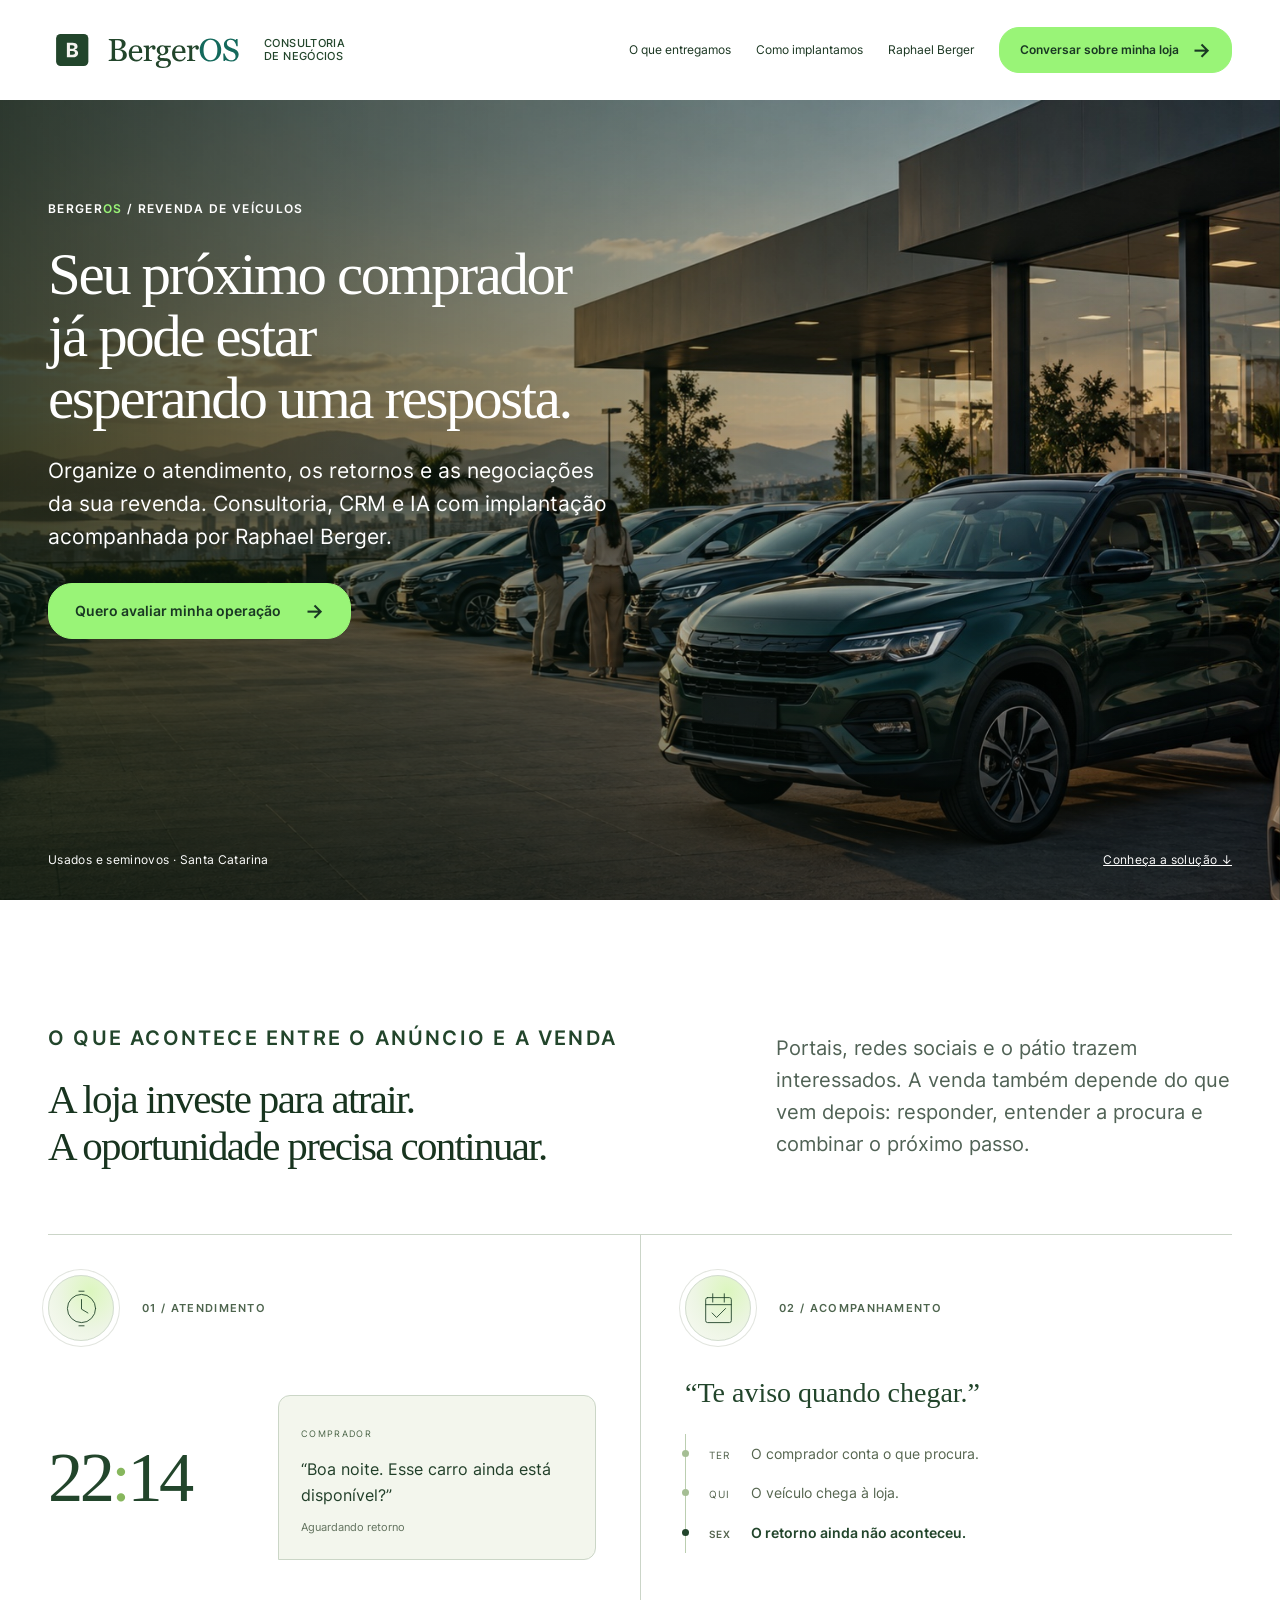
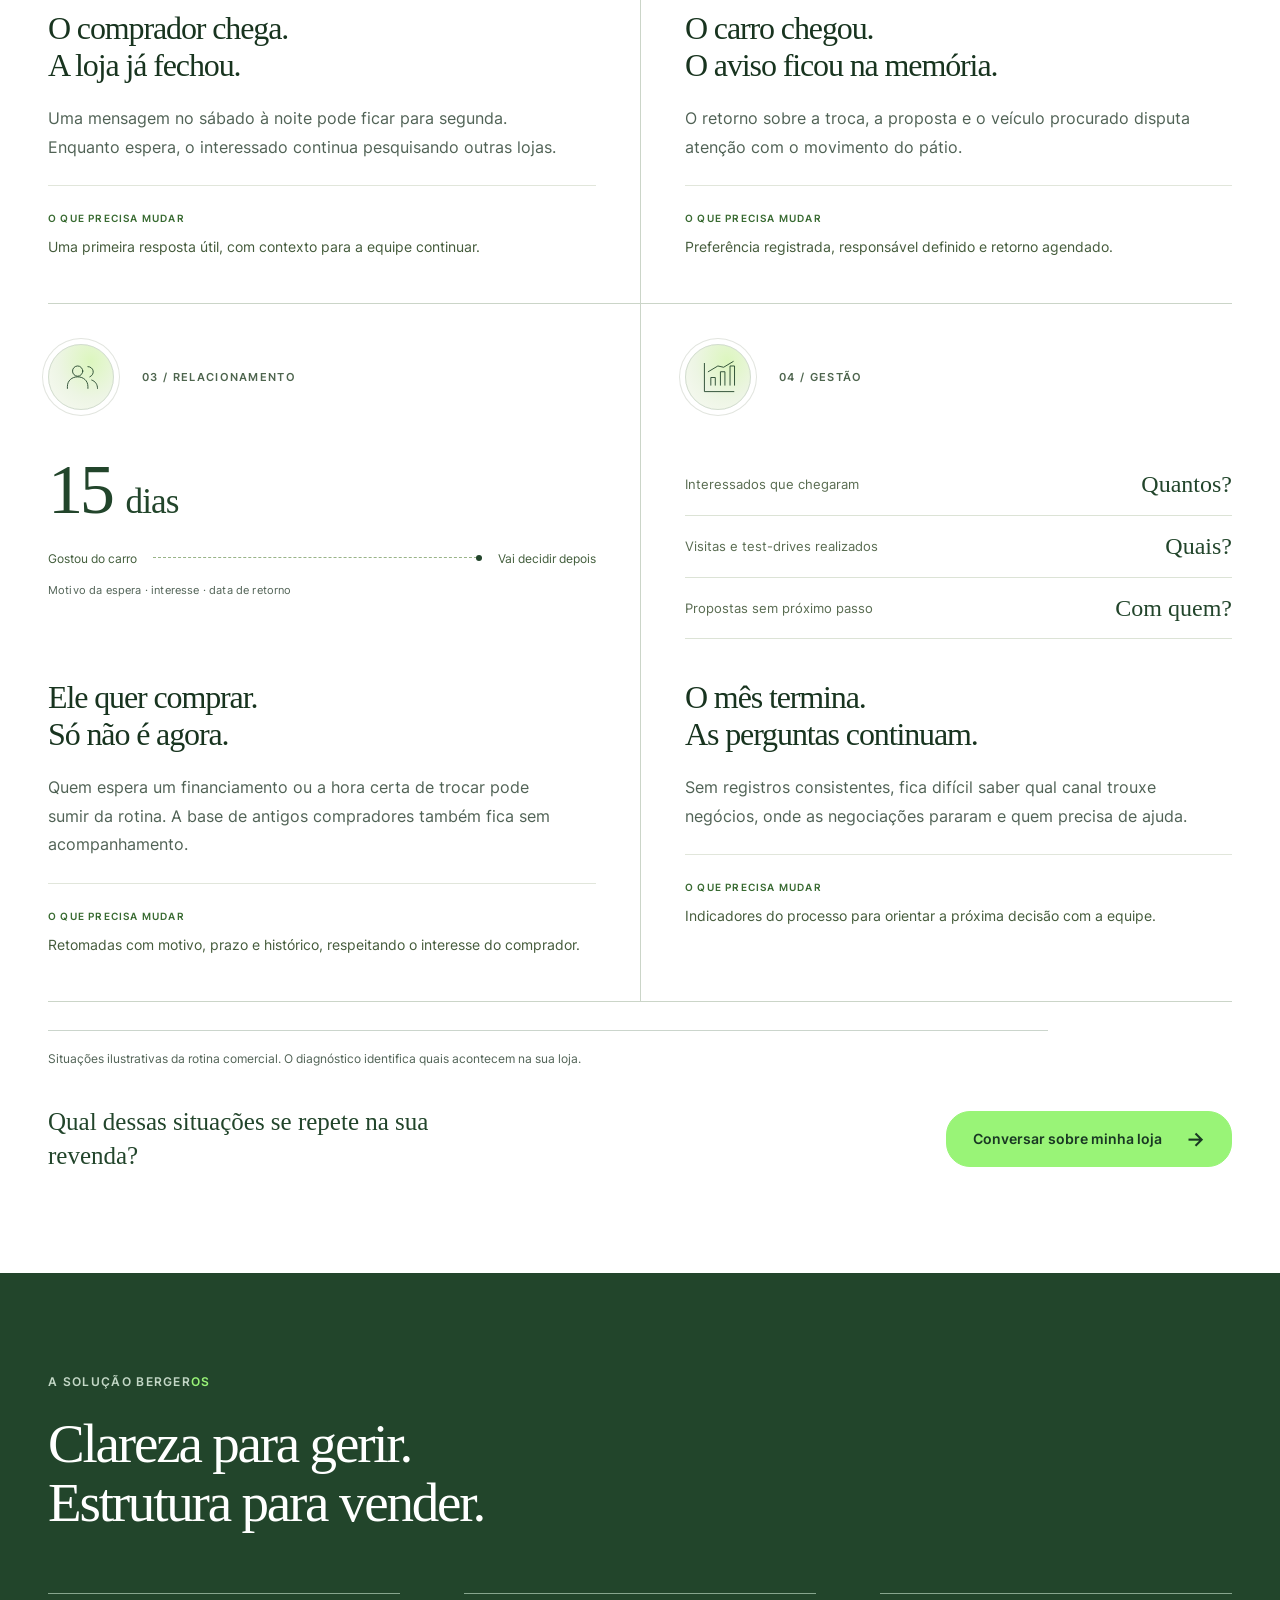
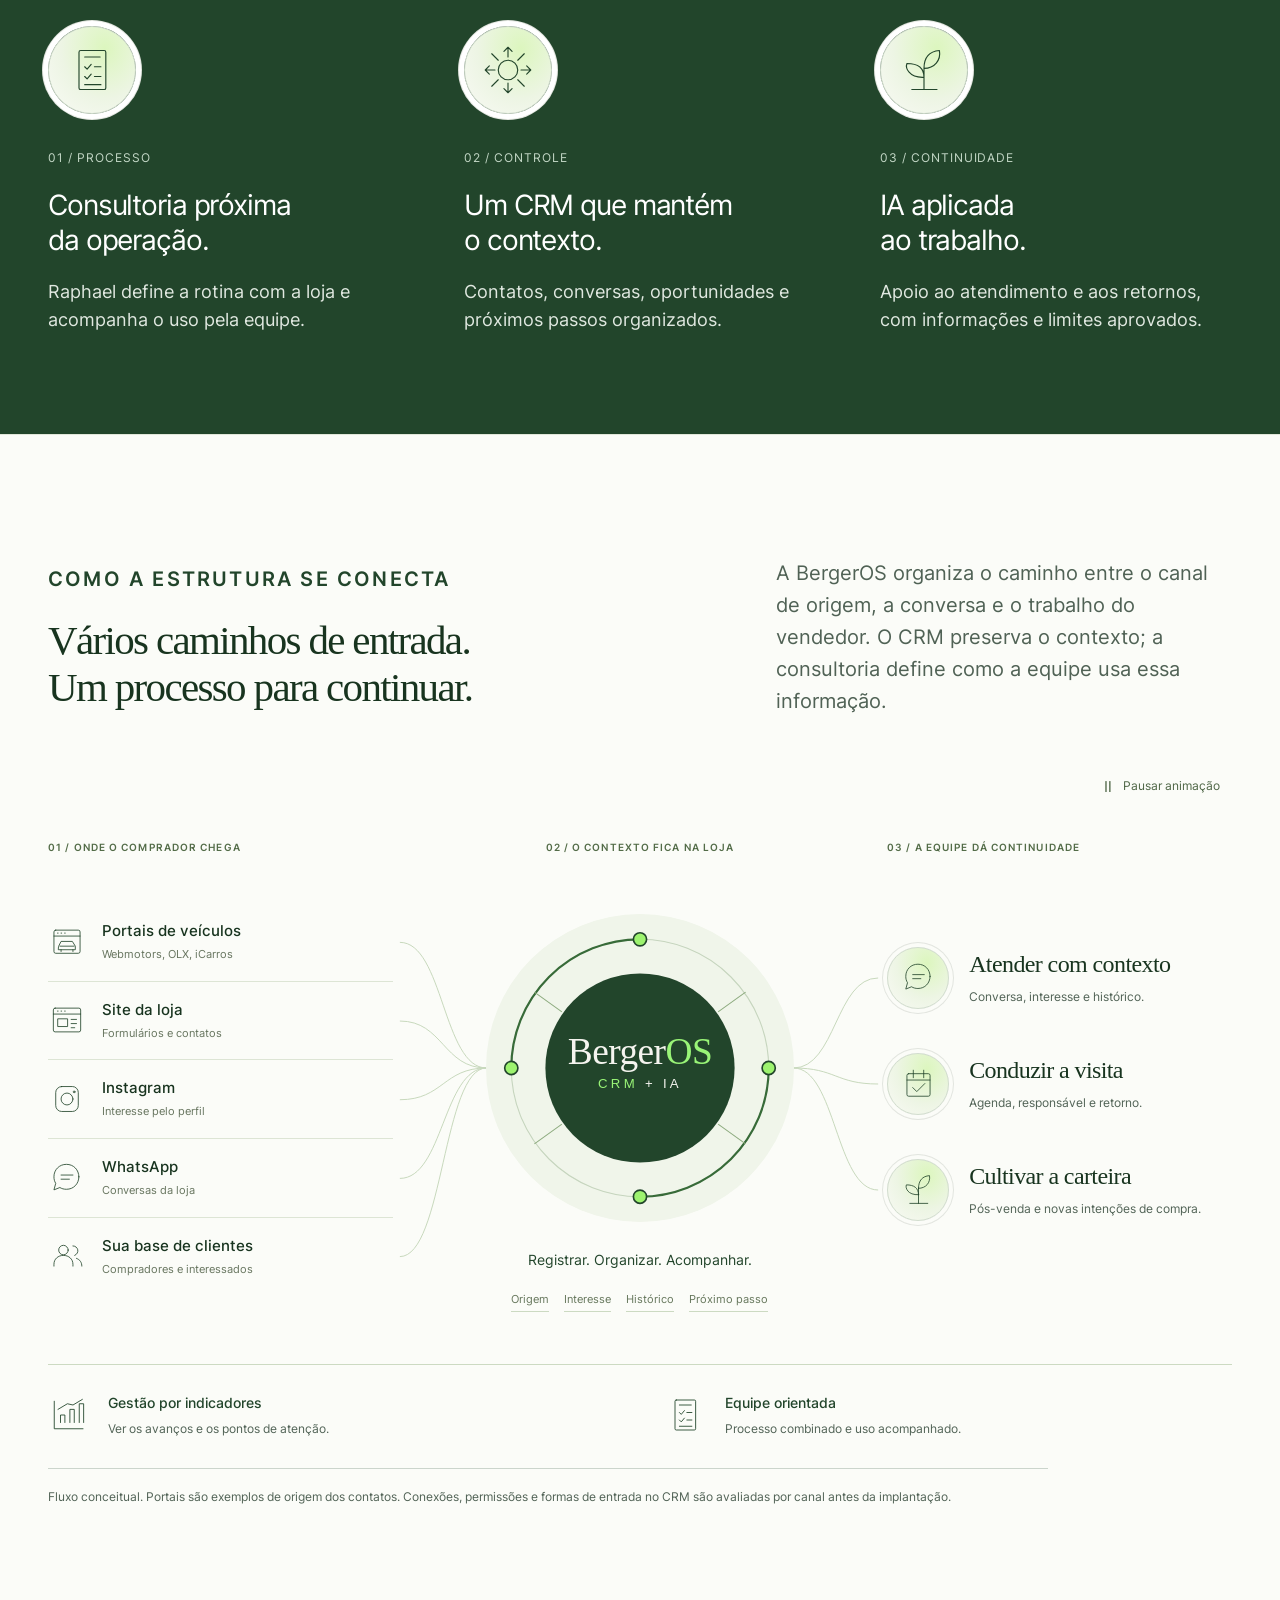
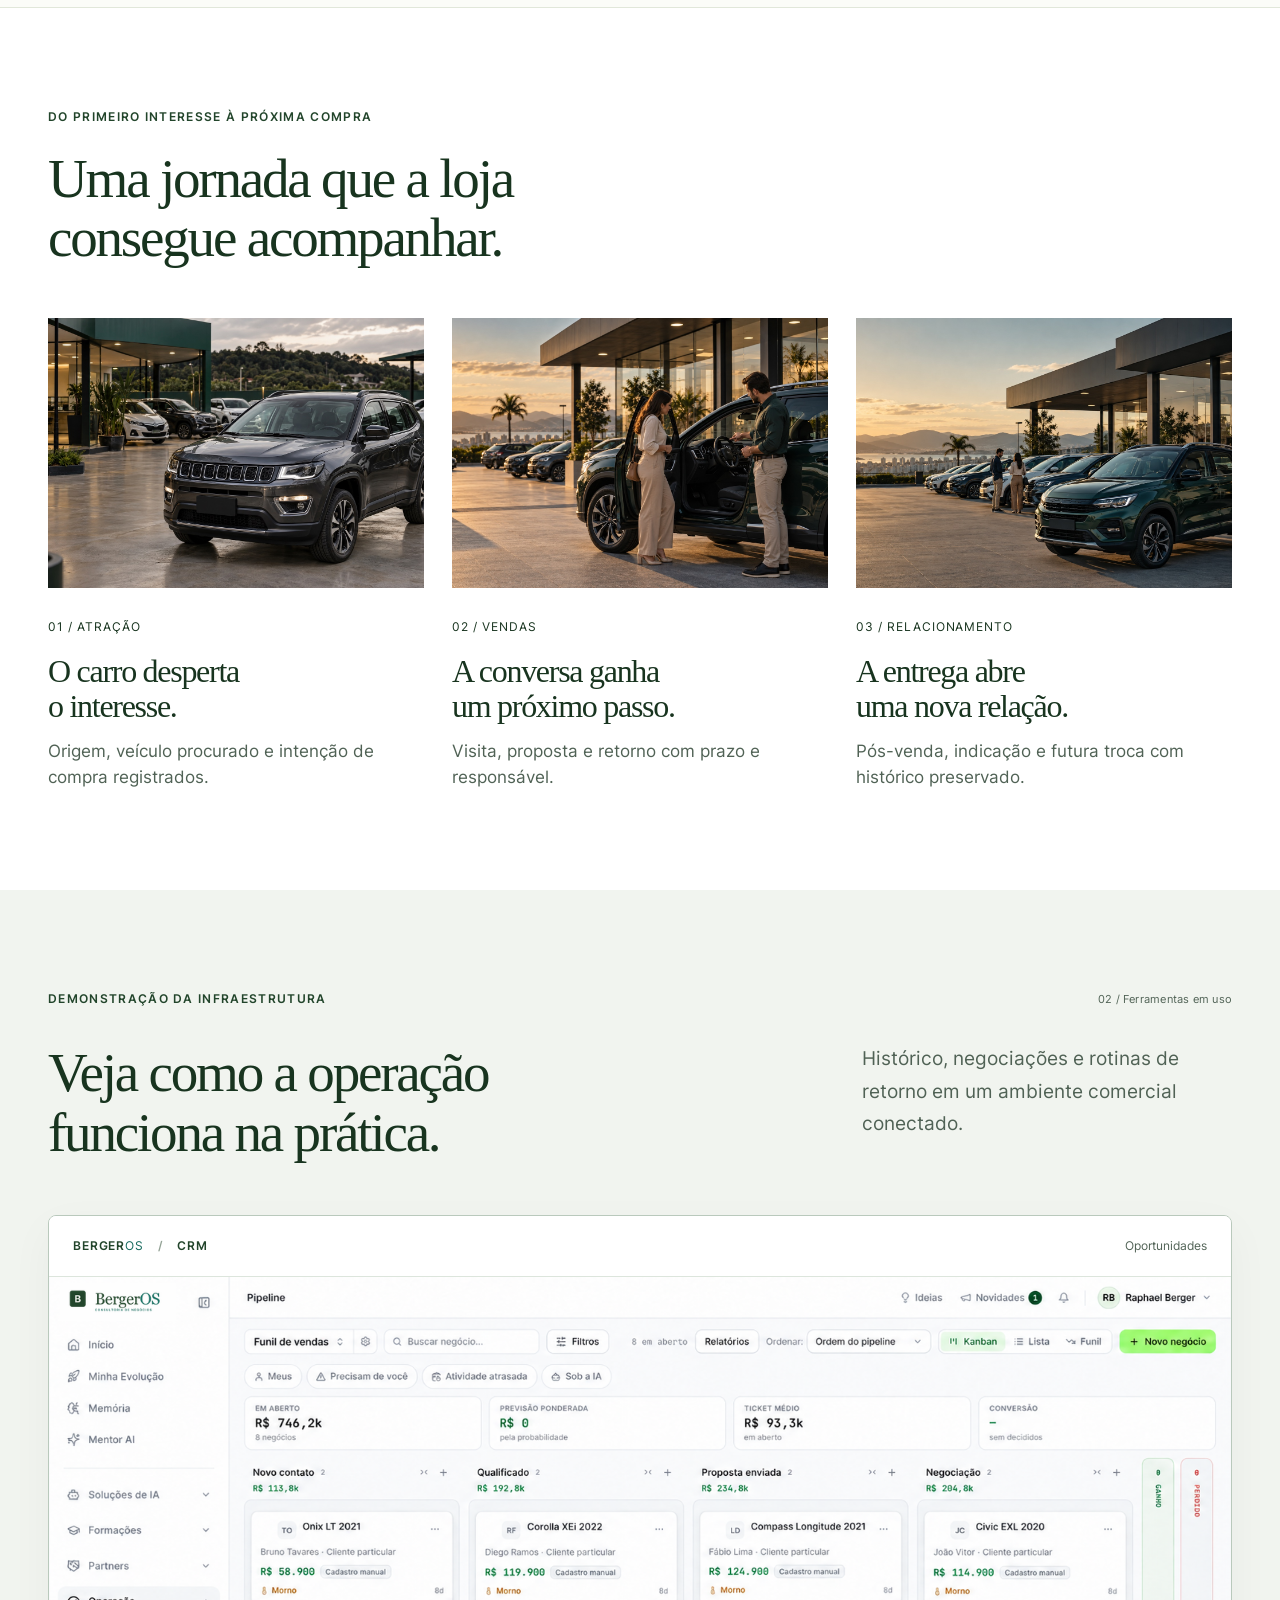
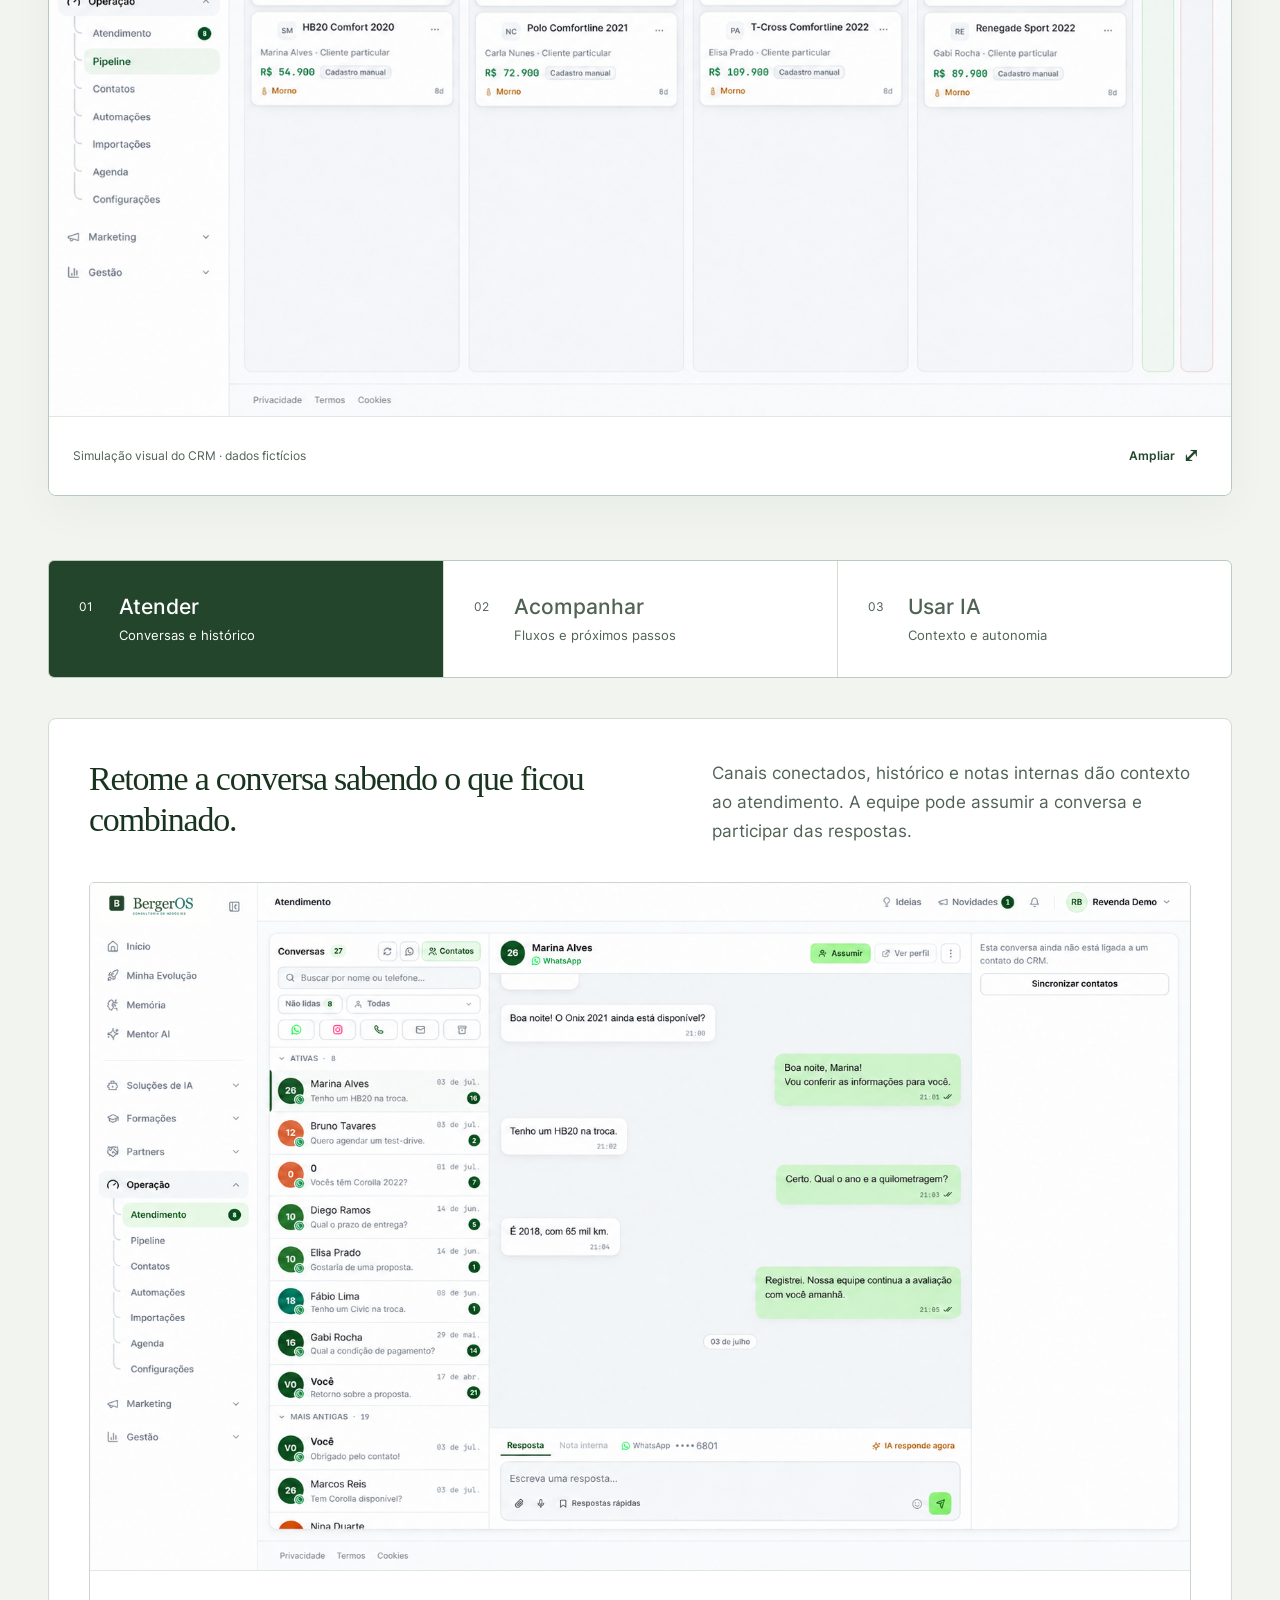
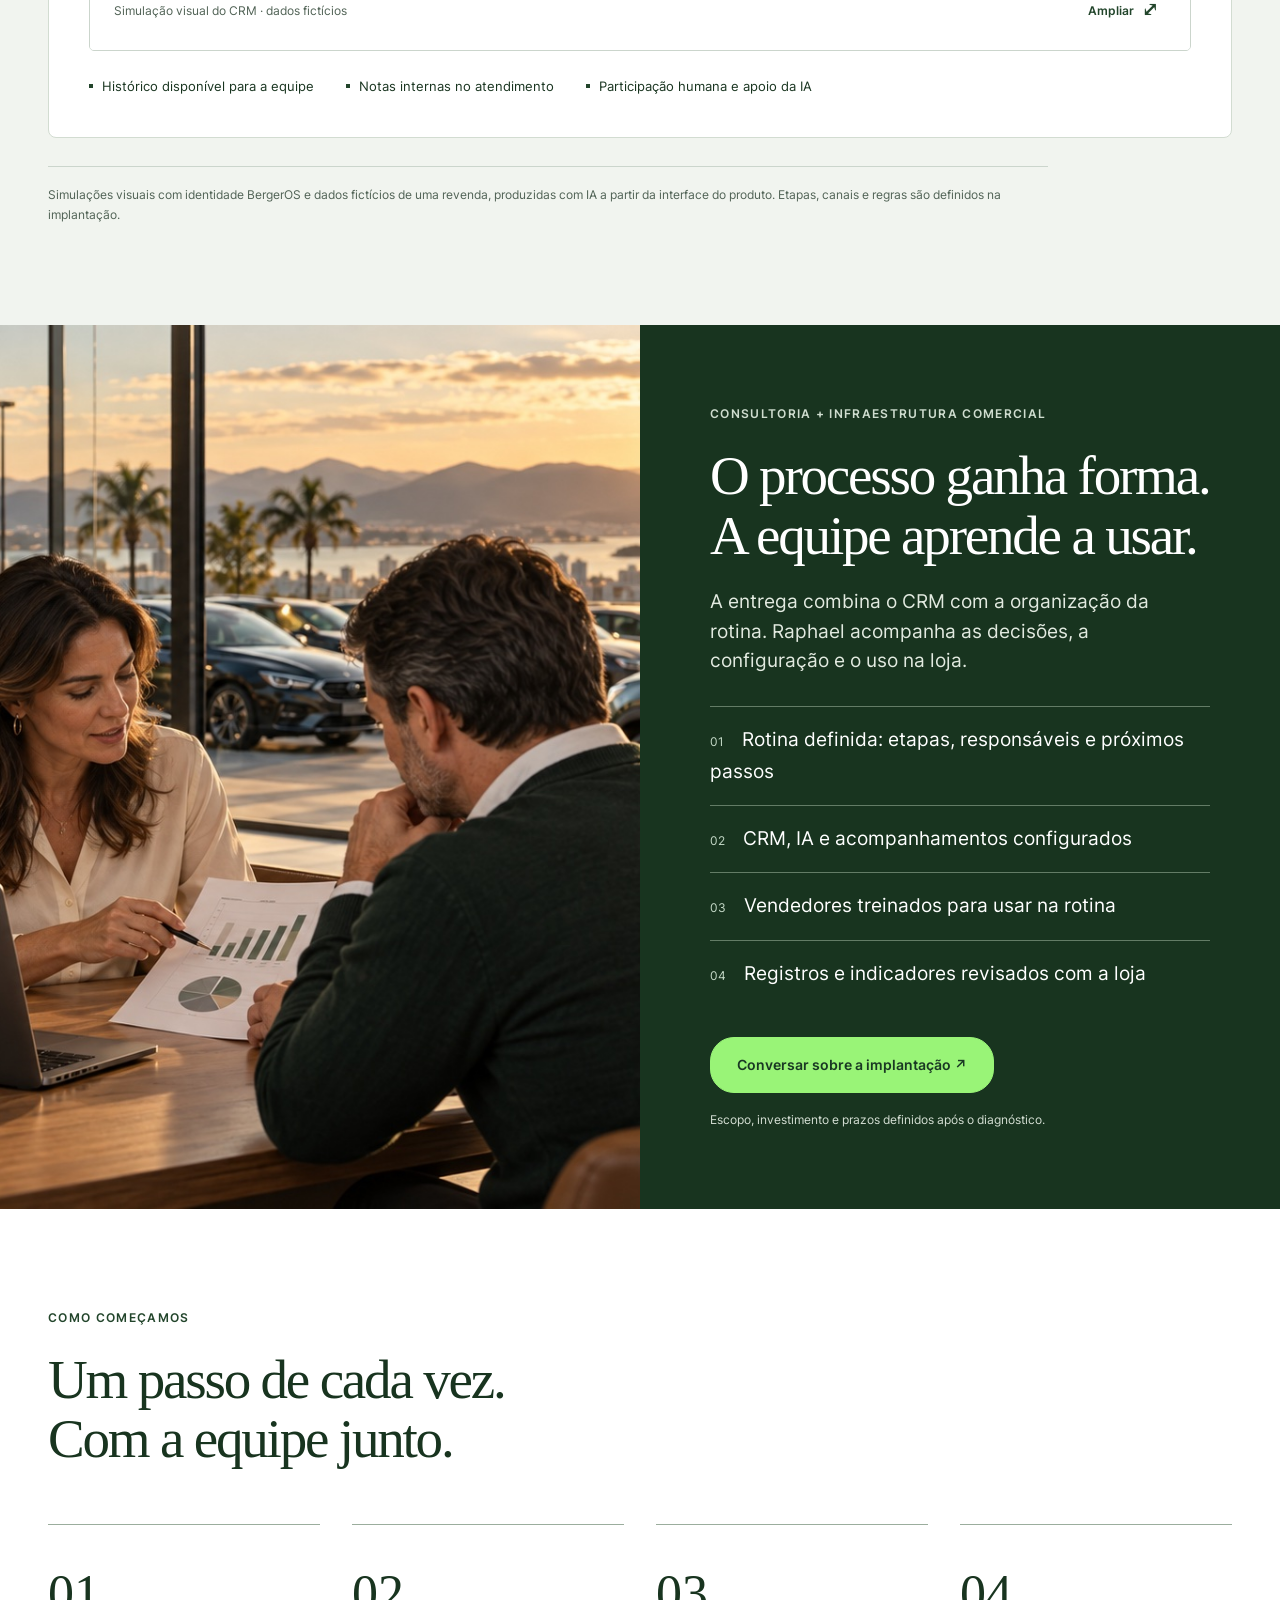
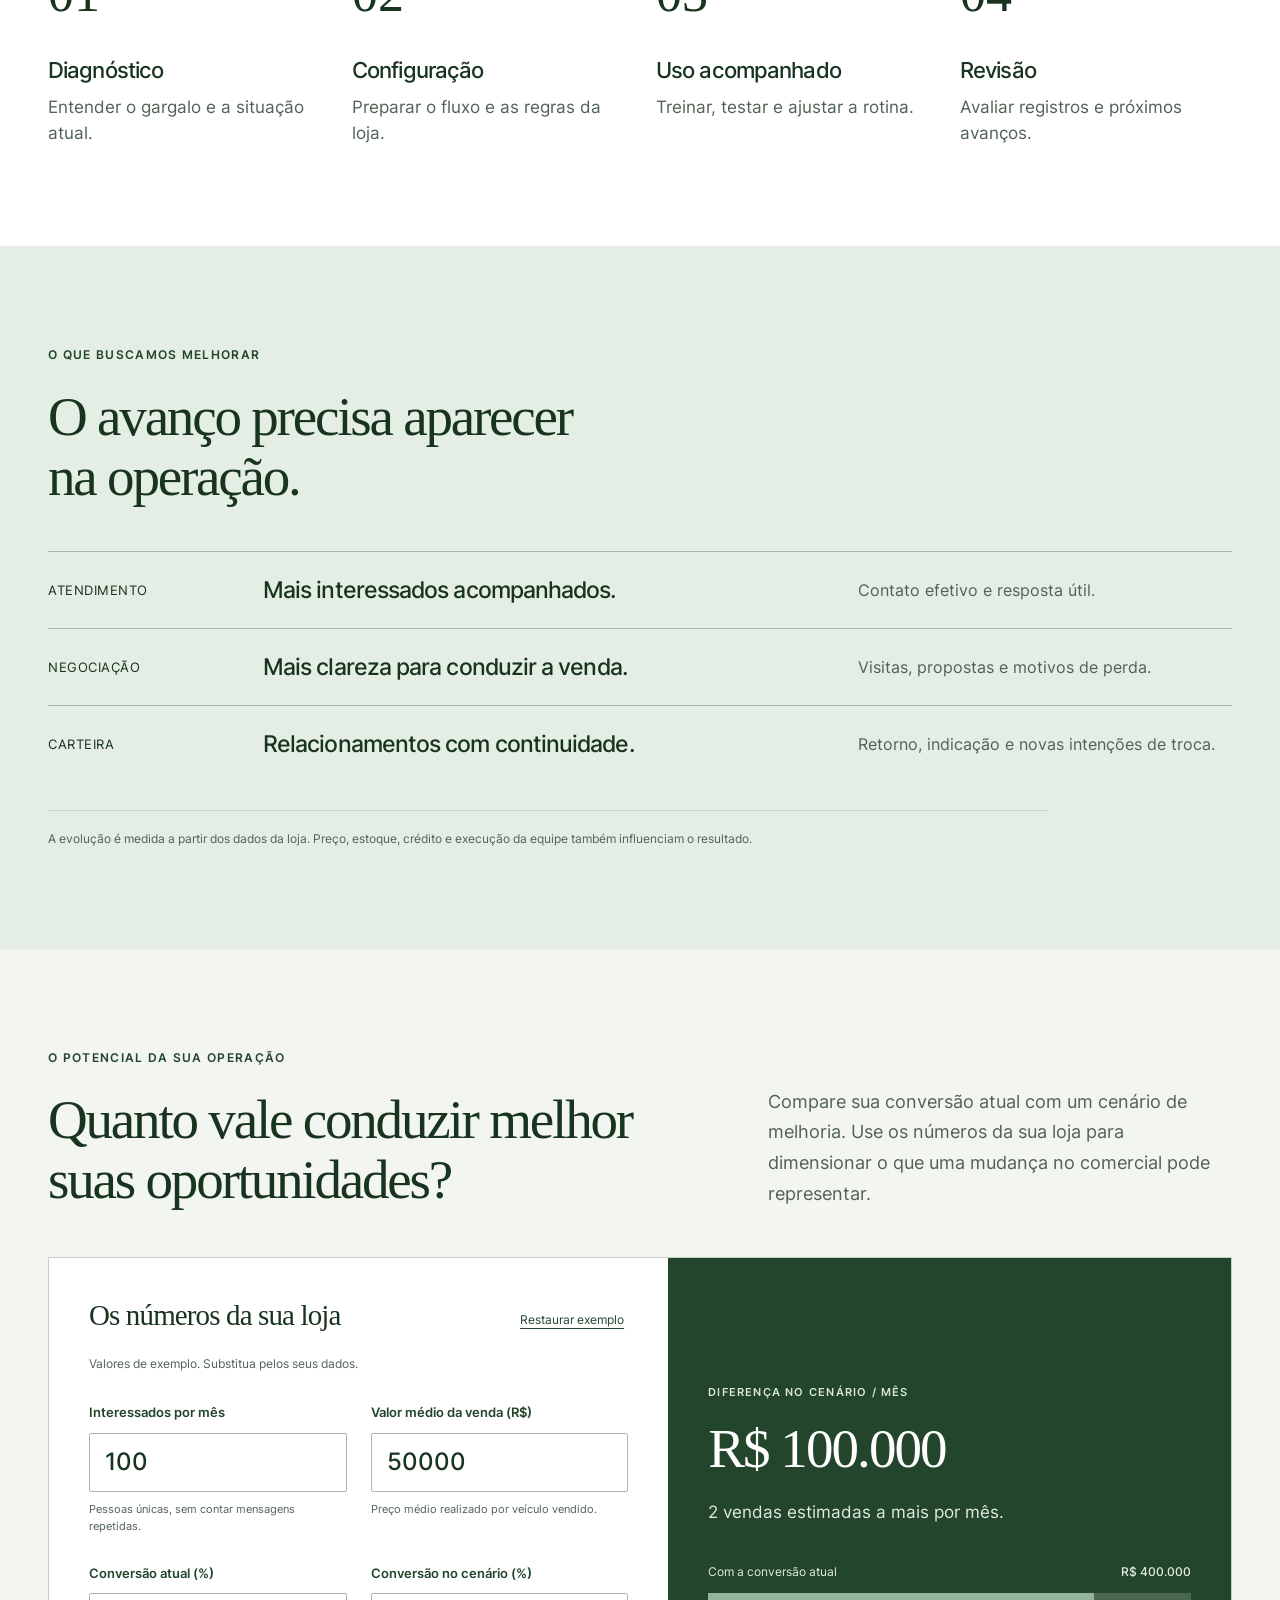
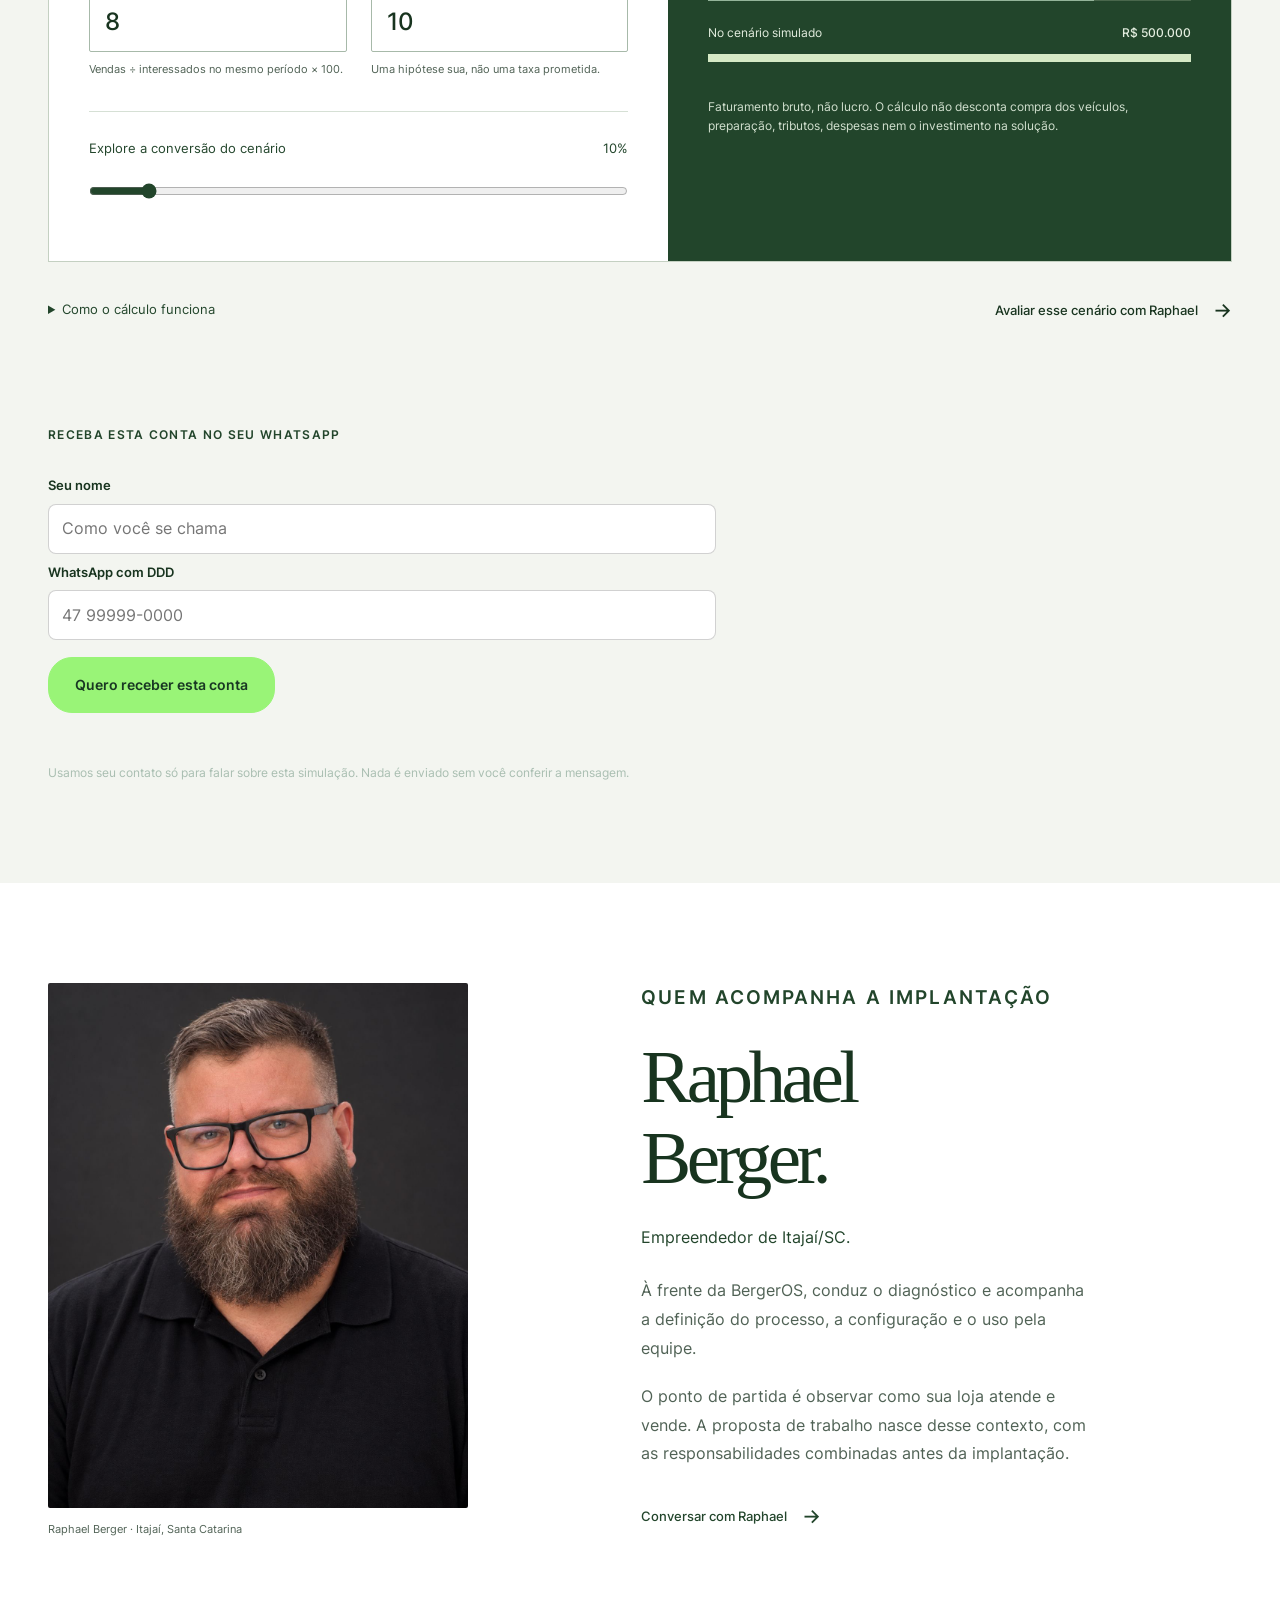
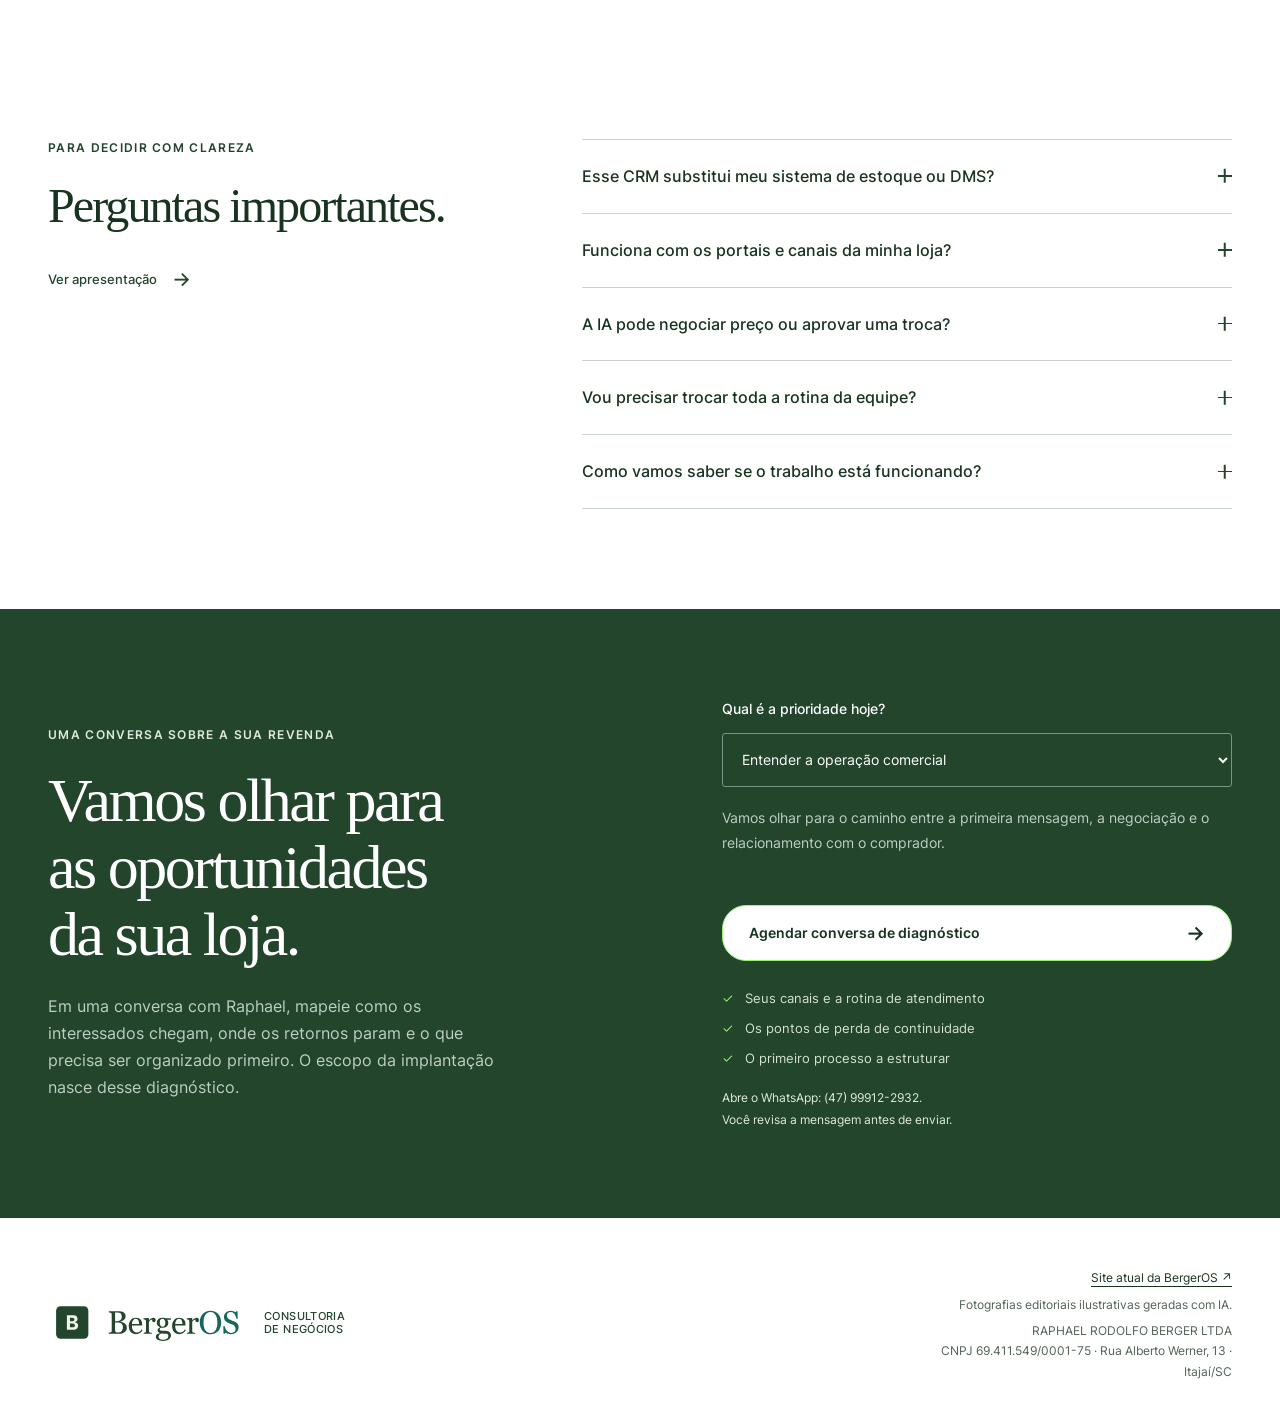
==== commit 89a18c89: "Logo maior no topo (164→200px, proporcional nos breakpoints); endereço de Itajaí no rodapé; wordmark" ====
--- a/index.html
+++ b/index.html
@@ -47,7 +47,7 @@
       
       <p class="source-note">Simulações visuais com identidade BergerOS e dados fictícios de uma revenda, produzidas com IA a partir da interface do produto. Etapas, canais e regras são definidos na implantação.</p>
     </div></section><section class="offer-editorial" id="oferta"><div class="offer-photo"><img src="assets/brand/gestao-editorial.jpg" alt="Cena ilustrativa de gestores revisando a operação em uma revenda" loading="lazy"></div><div class="offer-copy"><p class="eyebrow">CONSULTORIA + INFRAESTRUTURA COMERCIAL</p><h2>O processo ganha forma.<br>A equipe aprende a usar.</h2><p>A entrega combina o CRM com a organização da rotina. Raphael acompanha as decisões, a configuração e o uso na loja.</p><ol><li>Rotina definida: etapas, responsáveis e próximos passos</li><li>CRM, IA e acompanhamentos configurados</li><li>Vendedores treinados para usar na rotina</li><li>Registros e indicadores revisados com a loja</li></ol><a class="button" href="#diagnostico">Conversar sobre a implantação ↗</a><small>Escopo, investimento e prazos definidos após o diagnóstico.</small></div></section><section class="section container" id="implantacao"><p class="eyebrow">COMO COMEÇAMOS</p><h2>Um passo de cada vez.<br>Com a equipe junto.</h2><ol class="editorial-steps"><li><b>01</b><h3>Diagnóstico</h3><p>Entender o gargalo e a situação atual.</p></li><li><b>02</b><h3>Configuração</h3><p>Preparar o fluxo e as regras da loja.</p></li><li><b>03</b><h3>Uso acompanhado</h3><p>Treinar, testar e ajustar a rotina.</p></li><li><b>04</b><h3>Revisão</h3><p>Avaliar registros e próximos avanços.</p></li></ol></section><section class="section results-editorial"><div class="container"><p class="eyebrow">O QUE BUSCAMOS MELHORAR</p><h2>O avanço precisa aparecer<br>na operação.</h2><div class="result-lines"><div><span>Atendimento</span><h3>Mais interessados acompanhados.</h3><p>Contato efetivo e resposta útil.</p></div><div><span>Negociação</span><h3>Mais clareza para conduzir a venda.</h3><p>Visitas, propostas e motivos de perda.</p></div><div><span>Carteira</span><h3>Relacionamentos com continuidade.</h3><p>Retorno, indicação e novas intenções de troca.</p></div></div><p class="source-note">A evolução é medida a partir dos dados da loja. Preço, estoque, crédito e execução da equipe também influenciam o resultado.</p></div></section><section class="section calculator-section" id="simulador" aria-labelledby="calculator-title"><div class="container"><div class="calculator-heading"><div><p class="eyebrow">O POTENCIAL DA SUA OPERAÇÃO</p><h2 id="calculator-title">Quanto vale conduzir melhor<br>suas oportunidades?</h2></div><p>Compare sua conversão atual com um cenário de melhoria. Use os números da sua loja para dimensionar o que uma mudança no comercial pode representar.</p></div><div class="revenue-calculator"><form id="revenue-form" class="calculator-inputs" novalidate><div class="calculator-form-top"><h3>Os números da sua loja</h3><button type="button" id="reset-calculator">Restaurar exemplo</button></div><p class="calculator-example" id="calculator-example">Valores de exemplo. Substitua pelos seus dados.</p><div class="calculator-fields"><div class="calculator-field"><label for="monthly-contacts">Interessados por mês</label><input type="number" id="monthly-contacts" name="contacts" min="0" max="100000" step="1" value="100" inputmode="numeric" aria-describedby="contacts-help"><small id="contacts-help">Pessoas únicas, sem contar mensagens repetidas.</small></div><div class="calculator-field"><label for="average-sale">Valor médio da venda (R$)</label><input type="number" id="average-sale" name="ticket" min="0" max="10000000" step="0.01" value="50000" inputmode="decimal" aria-describedby="ticket-help"><small id="ticket-help">Preço médio realizado por veículo vendido.</small></div><div class="calculator-field"><label for="current-conversion">Conversão atual (%)</label><input type="number" id="current-conversion" name="current" min="0" max="100" step="0.1" value="8" inputmode="decimal" aria-describedby="current-help"><small id="current-help">Vendas ÷ interessados no mesmo período × 100.</small></div><div class="calculator-field"><label for="scenario-conversion">Conversão no cenário (%)</label><input type="number" id="scenario-conversion" name="scenario" min="0" max="100" step="0.1" value="10" inputmode="decimal" aria-describedby="scenario-help"><small id="scenario-help">Uma hipótese sua, não uma taxa prometida.</small></div></div><div class="scenario-slider"><label for="conversion-slider">Explore a conversão do cenário <span id="slider-value">10%</span></label><input type="range" id="conversion-slider" min="0" max="100" step="0.1" value="10" aria-label="Ajustar conversão do cenário"></div><p class="calculator-error" id="calculator-error" role="alert" hidden></p><noscript>Ative o JavaScript para simular. Fórmula: interessados × (conversão do cenário − conversão atual) ÷ 100 × valor médio da venda.</noscript></form><div class="calculator-results" id="calculator-results" aria-live="polite" aria-atomic="true"><p class="eyebrow">DIFERENÇA NO CENÁRIO / MÊS</p><output id="revenue-delta" for="monthly-contacts average-sale current-conversion scenario-conversion">R$ 100.000</output><p id="revenue-explanation">2 vendas estimadas a mais por mês.</p><div class="revenue-comparison"><div class="comparison-label"><span>Com a conversão atual</span><strong id="revenue-current">R$ 400.000</strong></div><div class="comparison-track"><div id="bar-current" class="comparison-bar current"></div></div><div class="comparison-label"><span>No cenário simulado</span><strong id="revenue-scenario">R$ 500.000</strong></div><div class="comparison-track"><div id="bar-scenario" class="comparison-bar"></div></div></div><p class="calculator-result-note">Faturamento bruto, não lucro. O cálculo não desconta compra dos veículos, preparação, tributos, despesas nem o investimento na solução.</p></div></div><div class="calculator-method"><details><summary>Como o cálculo funciona</summary><p>Interessados por mês × diferença entre as conversões ÷ 100 = vendas adicionais estimadas. Multiplicamos esse número pelo valor médio da venda para estimar a diferença de faturamento mensal.</p><p>Frações de venda representam uma média estatística. A comparação mantém o mesmo volume de interessados e o mesmo valor médio de venda. Não mede uma perda comprovada nem garante recuperação: estoque, crédito, preço, capacidade de atendimento e execução da equipe também influenciam.</p></details><a class="text-link" href="#diagnostico">Avaliar esse cenário com Raphael <span aria-hidden="true">→</span></a><form id="captura-form" class="captura-form" novalidate><p class="eyebrow">RECEBA ESTA CONTA NO SEU WHATSAPP</p><label for="captura-nome">Seu nome</label><input type="text" id="captura-nome" name="nome" autocomplete="name" placeholder="Como você se chama" required><label for="captura-whatsapp">WhatsApp com DDD</label><input type="tel" id="captura-whatsapp" name="whatsapp" autocomplete="tel" inputmode="tel" placeholder="47 99999-0000" required><button type="submit" class="button button-mint">Quero receber esta conta</button><p id="captura-aviso" aria-live="polite"></p><p class="contact-note">Usamos seu contato só para falar sobre esta simulação. Nada é enviado sem você conferir a mensagem.</p></form></div></div></section><section class="founder section container" id="raphael" aria-labelledby="founder-title"><figure><img src="assets/brand/raphael-berger.png" width="1122" height="1402" alt="Raphael Berger" loading="lazy"><figcaption>Raphael Berger · Itajaí, Santa Catarina</figcaption></figure><div class="founder-copy"><p class="eyebrow">Quem acompanha a implantação</p><h2 id="founder-title">Raphael<br> Berger.</h2><p class="founder-position">Empreendedor de Itajaí/SC.</p><p>À frente da BergerOS, conduz o diagnóstico e acompanha a definição do processo, a configuração e o uso pela equipe.</p><p>O ponto de partida é observar como sua loja atende e vende. A proposta de trabalho nasce desse contexto, com as responsabilidades combinadas antes da implantação.</p><a class="text-link" href="#diagnostico">Conversar com Raphael <span aria-hidden="true">→</span></a></div></section><section class="faq-section section container" aria-labelledby="faq-title"><div><p class="eyebrow">Para decidir com clareza</p><h2 id="faq-title">Perguntas importantes.</h2><a class="text-link" href="apresentacao.html">Ver apresentação <span aria-hidden="true">→</span></a></div><div class="faq-list"><details><summary>Esse CRM substitui meu sistema de estoque ou DMS?<span aria-hidden="true"></span></summary><p>O foco é a operação comercial, da entrada do interessado ao relacionamento com o comprador. Estoque, fiscal e faturamento ficam no escopo do ERP ou DMS. A troca de dados entre sistemas depende de análise e integração.</p></details><details><summary>Funciona com os portais e canais da minha loja?<span aria-hidden="true"></span></summary><p>Os canais existentes são levantados no diagnóstico. Conexões, permissões, origem dos contatos e integrações são avaliadas antes de definir o que será configurado. Não se presume integração direta com todo portal.</p></details><details><summary>A IA pode negociar preço ou aprovar uma troca?<span aria-hidden="true"></span></summary><p>A loja define as informações aprovadas e o nível de autonomia. Preços, trocas, financiamento e condições excepcionais precisam de responsáveis e regras claras. A IA não substitui a avaliação humana do negócio.</p></details><details><summary>Vou precisar trocar toda a rotina da equipe?<span aria-hidden="true"></span></summary><p>O diagnóstico identifica o que funciona e o que precisa mudar. O trabalho pode começar por um fluxo prioritário, com treinamento e validação antes de ampliar o uso.</p></details><details><summary>Como vamos saber se o trabalho está funcionando?<span aria-hidden="true"></span></summary><p>Primeiro, levantamos a situação atual e a qualidade dos registros. Depois, definimos o que observar, como atendimentos acompanhados, visitas realizadas, avanço das propostas e relacionamento com a base. Metas, escopo e critérios de aceite são combinados a partir desse diagnóstico.</p></details></div></section><section class="contact-section" id="diagnostico" aria-labelledby="contact-title"><div class="container contact-layout"><div><p class="eyebrow">Uma conversa sobre a sua revenda</p><h2 id="contact-title">Vamos olhar para<br>as oportunidades<br> <em>da sua loja.</em></h2><p>Em uma conversa com Raphael, mapeie como os interessados chegam, onde os retornos param e o que precisa ser organizado primeiro. O escopo da implantação nasce desse diagnóstico.</p></div><div class="contact-action"><label for="challenge">Qual é a prioridade hoje?</label><select id="challenge" name="challenge"><option value="geral">Entender a operação comercial</option><option value="atendimento">Organizar o atendimento</option><option value="negociacao">Acompanhar visitas e negociações</option><option value="carteira">Retomar contatos com a base</option></select><p id="challenge-response" aria-live="polite">Vamos olhar para o caminho entre a primeira mensagem, a negociação e o relacionamento com o comprador.</p><a id="contextual-whatsapp" class="button button-mint" href="https://wa.me/5547999122932?text=Ol%C3%A1%2C%20Raphael.%20Quero%20agendar%20uma%20conversa%20de%20diagn%C3%B3stico%20sobre%20a%20opera%C3%A7%C3%A3o%20comercial%20da%20minha%20revenda." target="_blank" rel="noopener noreferrer">Agendar conversa de diagnóstico <span aria-hidden="true">→</span></a><ul class="diagnostic-agenda"><li>Seus canais e a rotina de atendimento</li><li>Os pontos de perda de continuidade</li><li>O primeiro processo a estruturar</li></ul><p class="contact-note">Abre o WhatsApp: (47) 99912-2932.<br>Você revisa a mensagem antes de enviar.</p></div></div></section>  </main>
-  <footer class="site-footer container"><a class="wordmark" href="#inicio" aria-label="BergerOS, Consultoria de Negócios"><img src="assets/brand/berger-wordmark.svg" alt="BergerOS"><span>Consultoria<br>de Negócios</span></a><div><a href="https://www.bergeros.com.br/" target="_blank" rel="noopener noreferrer">Site atual da BergerOS ↗</a><p>Fotografias editoriais ilustrativas geradas com IA.</p><p>RAPHAEL RODOLFO BERGER LTDA<br>CNPJ 69.411.549/0001-75 · BergerOS · Itajaí/SC</p></div></footer>
+  <footer class="site-footer container"><a class="wordmark" href="#inicio" aria-label="BergerOS, Consultoria de Negócios"><img src="assets/brand/berger-wordmark.svg" alt="BergerOS"><span>Consultoria<br>de Negócios</span></a><div><a href="https://www.bergeros.com.br/" target="_blank" rel="noopener noreferrer">Site atual da BergerOS ↗</a><p>Fotografias editoriais ilustrativas geradas com IA.</p><p>RAPHAEL RODOLFO BERGER LTDA<br>CNPJ 69.411.549/0001-75 · Rua Alberto Werner, 13 · Itajaí/SC</p></div></footer>
   <dialog id="screen-dialog" class="screen-dialog" aria-labelledby="screen-dialog-title"><div class="dialog-header"><div><h2 id="screen-dialog-title">CRM · Visualização ampliada</h2></div><button id="close-screen" type="button" aria-label="Fechar visualização">Fechar <span aria-hidden="true">×</span></button></div><div class="dialog-image-wrap"><div class="dialog-crop"><img id="dialog-image" alt=""></div></div><div class="dialog-footer"><p>Simulação visual · dados fictícios</p><button id="toggle-image-size" type="button" aria-pressed="false">Ampliar detalhe ⤢</button></div></dialog>
 </body>
 </html>
--- a/landing.css
+++ b/landing.css
@@ -16,19 +16,19 @@
 @media(max-width:360px){.hero h1{font-size:35px}.hero-actions .button,.offer-intro .button{font-size:11px;gap:12px;padding-inline:13px}.contact-action .button{font-size:12px;padding-inline:13px;gap:10px}.friction-scenes h3{font-size:23px}.mechanism-parts h3{font-size:23px}.deliverables dt{font-size:20px}}
 @media print{.friction-scenes,.mechanism-parts{display:grid;grid-template-columns:1fr 1fr}.offer-layout{display:block}.offer-intro .button{display:none}.offer-section{-webkit-print-color-adjust:exact;print-color-adjust:exact}}
 /* BERGER editorial direction: solid green, serif hierarchy, photographic storytelling. */
-:root{--paper:#fff;--ink:#18341f;--green:#22452b;--mint:#dce8dc;--muted:#506255;--line:#cbd5cc}body{background:#fff}h1,h2{font-family:Georgia,'Times New Roman',serif;font-weight:400;letter-spacing:-.04em}h2{font-size:clamp(36px,4.3vw,64px);line-height:1.08}.container{max-width:1320px;width:calc(100% - 96px)}.section{padding-top:100px;padding-bottom:100px}.eyebrow{font-size:12px;letter-spacing:.11em;font-weight:600}.site-header{position:relative;background:#fff;border:0}.header-inner{min-height:100px}.wordmark{gap:16px}.wordmark img{width:164px;height:auto}.wordmark>span{border-left:0;padding-left:0;font-size:11px;font-weight:500;line-height:1.15;text-transform:uppercase;letter-spacing:.035em;color:var(--green)}.button{border-radius:0;background:var(--green);color:#fff;padding:18px 24px;box-shadow:none}.button:hover{background:#0c2b16;color:#fff}.button-small{padding:14px 18px}.editorial-hero{position:relative;min-height:720px;height:calc(100vh - 100px);max-height:960px;color:#fff;isolation:isolate;background:#16341f}.hero-photo,.hero-shade{position:absolute;inset:0;width:100%;height:100%;object-fit:cover;z-index:-2}.hero-photo{object-position:center center}.hero-shade{z-index:-1;background:linear-gradient(90deg,rgba(6,22,13,.79),rgba(8,25,16,.28) 58%,rgba(0,0,0,.02)),linear-gradient(0deg,rgba(0,0,0,.5),transparent 35%)}.hero-content{padding-top:100px}.hero-content .eyebrow{color:#fff}.hero-content h1{font-size:clamp(50px,5.7vw,82px);line-height:1.05;max-width:820px;margin:26px 0}.hero-content>p:not(.eyebrow){font-size:21px;line-height:1.55;max-width:555px;color:white}.hero-content .button{margin-top:30px;background:#fff;color:#18341f}.hero-bottom{position:absolute;bottom:30px;left:0;right:0;display:flex;justify-content:space-between;font-size:12px;letter-spacing:.03em}.hero-bottom a{color:#fff}.editorial-heading{display:grid;grid-template-columns:1.3fr 1fr;gap:80px;align-items:center;margin:22px 0 48px}.editorial-heading p{font-size:20px;line-height:1.6}.photo-story{display:grid;grid-template-columns:1.2fr 1fr;background:#f1f4ef}.photo-story>img{width:100%;height:530px;object-fit:cover;object-position:65% center}.story-copy{padding:54px 45px}.story-copy h3{font-family:Georgia,serif;font-size:34px;font-weight:400;line-height:1.2;letter-spacing:-.03em;margin:20px 0 30px}.editorial-list{list-style:none;margin:0;padding:0}.editorial-list li{border-top:1px solid #bccbbf;padding:17px 0;display:grid;gap:5px}.editorial-list b{font-size:17px}.editorial-list span{font-size:15px;color:#506255}.solution-editorial{background:#22452b;color:#fff}.solution-editorial .eyebrow{color:#c3d7c6}.solution-columns{display:grid;grid-template-columns:repeat(3,1fr);gap:64px;margin-top:60px}.solution-columns article{border-top:1px solid #87a68e;padding-top:24px}.solution-columns span{font-size:12px;letter-spacing:.08em;color:#c3d7c6}.solution-columns h3{font-size:28px;font-weight:400;line-height:1.25;margin:20px 0}.solution-columns p{font-size:18px;line-height:1.55;color:#e0e8e0}.photo-journey{display:grid;grid-template-columns:repeat(3,1fr);gap:28px;margin-top:50px}.photo-journey img{width:100%;height:270px;object-fit:cover;object-position:65% center;margin-bottom:24px}.photo-journey span{font-size:12px;letter-spacing:.08em}.photo-journey h3{font-family:Georgia,serif;font-size:32px;font-weight:400;line-height:1.1;margin:15px 0}.photo-journey p{font-size:17px;color:var(--muted);line-height:1.5}.product-section{background:#f1f4ef}.hero-proof{margin:42px 0 65px;width:100%;max-width:none;transform:none;box-shadow:none}.hero-proof .hero-screen{aspect-ratio:2.85}.workbench{background:#fff;box-shadow:none;border-radius:0}.tour-tabs button{border-radius:0}.product-heading{gap:65px}.product-heading p{font-size:19px}.panel-copy p{font-size:17px}.panel-copy h3{font-family:Georgia,serif;font-size:34px;font-weight:400}.source-note{font-size:13px;line-height:1.5;max-width:1000px}.offer-editorial{display:grid;grid-template-columns:1fr 1fr;background:#18341f;color:#fff}.offer-photo img{width:100%;height:100%;min-height:760px;object-fit:cover;object-position:55% center}.offer-copy{padding:80px 70px}.offer-copy .eyebrow{color:#cfddcf}.offer-copy>p:not(.eyebrow){font-size:19px;line-height:1.55;margin-top:22px}.offer-copy ol{list-style:none;padding:0;counter-reset:offer;margin:30px 0}.offer-copy li{counter-increment:offer;border-top:1px solid #637c66;padding:17px 0;font-size:19px}.offer-copy li:before{content:'0' counter(offer);font-size:12px;color:#c4d9c7;margin-right:18px}.offer-copy .button{background:#fff;color:var(--green)}.offer-copy small{display:block;margin-top:18px;line-height:1.5;color:#d6e0d5;font-size:12px}.editorial-steps{list-style:none;padding:0;display:grid;grid-template-columns:repeat(4,1fr);gap:32px;margin:55px 0 0}.editorial-steps li{border-top:1px solid #9bad9d;padding-top:25px}.editorial-steps b{font-family:Georgia,serif;font-size:52px;font-weight:400}.editorial-steps h3{font-size:22px;margin:20px 0 12px}.editorial-steps p{font-size:17px;line-height:1.5;color:var(--muted)}.results-editorial{background:#e5eee4}.result-lines{margin-top:45px}.result-lines>div{display:grid;grid-template-columns:180px 1.5fr 1fr;gap:35px;align-items:center;border-top:1px solid #a7b9a8;padding:25px 0}.result-lines span{font-size:13px;text-transform:uppercase;letter-spacing:.04em}.result-lines h3{font-size:23px;font-weight:500;margin:0}.result-lines p{font-size:16px;line-height:1.5}.founder{gap:110px}.founder figure img{max-height:650px;object-fit:cover}.founder-copy h2{font-size:75px}.founder-copy>p{font-size:19px}.faq-section h2{font-size:48px}.contact-section{background:#22452b}.contact-section h2{font-size:62px}.contact-section h2 em{font-style:normal;color:#fff}.contact-section .button{background:#fff;color:#18341f}.site-footer{padding:45px 0}.site-footer>div p{max-width:340px;font-size:12px}.button:focus-visible,a:focus-visible,button:focus-visible{outline:3px solid #d58d26;outline-offset:5px}
-@media(max-width:1100px){.container{width:calc(100% - 56px)}.header-inner{gap:25px}.wordmark img{width:140px}#site-nav{gap:18px}#site-nav a{font-size:12px}.editorial-heading{gap:35px}.story-copy{padding:30px}.solution-columns{gap:30px}.offer-copy{padding:55px 35px}.result-lines>div{grid-template-columns:130px 1fr 1fr;gap:20px}}
-@media(max-width:850px){.section{padding:64px 0}.container{width:calc(100% - 40px)}.header-inner{min-height:80px}.wordmark img{width:135px}.wordmark>span{font-size:9px}#site-nav a{font-size:16px}.editorial-hero{height:auto;min-height:710px}.hero-content{padding-top:85px}.hero-content h1{font-size:58px}.hero-content>p:not(.eyebrow){font-size:18px;max-width:440px}.hero-photo{object-position:60% center}.hero-shade{background:linear-gradient(90deg,#071e14d9,#071e1455),linear-gradient(0deg,#071e1488,transparent)}.editorial-heading{grid-template-columns:1fr;gap:22px}.photo-story{grid-template-columns:1fr}.photo-story>img{height:390px}.story-copy{padding:35px}.solution-columns{grid-template-columns:1fr;gap:28px}.solution-columns h3 br{display:none}.solution-columns h3{margin:14px 0}.photo-journey{grid-template-columns:1fr;gap:38px}.photo-journey img{height:330px}.photo-journey h3 br{display:none}.offer-editorial{grid-template-columns:1fr}.offer-photo img{height:430px;min-height:0}.offer-copy{padding:50px 25px}.editorial-steps{grid-template-columns:1fr 1fr;gap:30px}.result-lines>div{grid-template-columns:1fr;gap:13px}.founder{gap:35px}.founder-copy h2{font-size:58px}.contact-section h2{font-size:48px}.hero-proof .hero-screen{aspect-ratio:1.55}.hero-bottom{font-size:10px;gap:15px}.hero-content .button{font-size:14px}.hero-proof{margin:30px 0 45px}}
-@media(max-width:430px){.hero-content h1{font-size:47px}.hero-content{padding-top:65px}.editorial-hero{min-height:680px}.hero-content>p:not(.eyebrow){font-size:17px}.hero-bottom{flex-direction:column;gap:10px}.photo-story>img,.photo-journey img{height:275px}.story-copy{padding:27px 22px}.story-copy h3{font-size:29px}.editorial-steps{grid-template-columns:1fr}.hero-content .button{padding:17px 18px}.header-inner{gap:15px}.wordmark{gap:10px}.wordmark img{width:116px}}
+:root{--paper:#fff;--ink:#18341f;--green:#22452b;--mint:#dce8dc;--muted:#506255;--line:#cbd5cc}body{background:#fff}h1,h2{font-family:Georgia,'Times New Roman',serif;font-weight:400;letter-spacing:-.04em}h2{font-size:clamp(36px,4.3vw,64px);line-height:1.08}.container{max-width:1320px;width:calc(100% - 96px)}.section{padding-top:100px;padding-bottom:100px}.eyebrow{font-size:12px;letter-spacing:.11em;font-weight:600}.site-header{position:relative;background:#fff;border:0}.header-inner{min-height:100px}.wordmark{gap:16px}.wordmark img{width:200px;height:auto}.wordmark>span{border-left:0;padding-left:0;font-size:11px;font-weight:500;line-height:1.15;text-transform:uppercase;letter-spacing:.035em;color:var(--green)}.button{border-radius:0;background:var(--green);color:#fff;padding:18px 24px;box-shadow:none}.button:hover{background:#0c2b16;color:#fff}.button-small{padding:14px 18px}.editorial-hero{position:relative;min-height:720px;height:calc(100vh - 100px);max-height:960px;color:#fff;isolation:isolate;background:#16341f}.hero-photo,.hero-shade{position:absolute;inset:0;width:100%;height:100%;object-fit:cover;z-index:-2}.hero-photo{object-position:center center}.hero-shade{z-index:-1;background:linear-gradient(90deg,rgba(6,22,13,.79),rgba(8,25,16,.28) 58%,rgba(0,0,0,.02)),linear-gradient(0deg,rgba(0,0,0,.5),transparent 35%)}.hero-content{padding-top:100px}.hero-content .eyebrow{color:#fff}.hero-content h1{font-size:clamp(50px,5.7vw,82px);line-height:1.05;max-width:820px;margin:26px 0}.hero-content>p:not(.eyebrow){font-size:21px;line-height:1.55;max-width:555px;color:white}.hero-content .button{margin-top:30px;background:#fff;color:#18341f}.hero-bottom{position:absolute;bottom:30px;left:0;right:0;display:flex;justify-content:space-between;font-size:12px;letter-spacing:.03em}.hero-bottom a{color:#fff}.editorial-heading{display:grid;grid-template-columns:1.3fr 1fr;gap:80px;align-items:center;margin:22px 0 48px}.editorial-heading p{font-size:20px;line-height:1.6}.photo-story{display:grid;grid-template-columns:1.2fr 1fr;background:#f1f4ef}.photo-story>img{width:100%;height:530px;object-fit:cover;object-position:65% center}.story-copy{padding:54px 45px}.story-copy h3{font-family:Georgia,serif;font-size:34px;font-weight:400;line-height:1.2;letter-spacing:-.03em;margin:20px 0 30px}.editorial-list{list-style:none;margin:0;padding:0}.editorial-list li{border-top:1px solid #bccbbf;padding:17px 0;display:grid;gap:5px}.editorial-list b{font-size:17px}.editorial-list span{font-size:15px;color:#506255}.solution-editorial{background:#22452b;color:#fff}.solution-editorial .eyebrow{color:#c3d7c6}.solution-columns{display:grid;grid-template-columns:repeat(3,1fr);gap:64px;margin-top:60px}.solution-columns article{border-top:1px solid #87a68e;padding-top:24px}.solution-columns span{font-size:12px;letter-spacing:.08em;color:#c3d7c6}.solution-columns h3{font-size:28px;font-weight:400;line-height:1.25;margin:20px 0}.solution-columns p{font-size:18px;line-height:1.55;color:#e0e8e0}.photo-journey{display:grid;grid-template-columns:repeat(3,1fr);gap:28px;margin-top:50px}.photo-journey img{width:100%;height:270px;object-fit:cover;object-position:65% center;margin-bottom:24px}.photo-journey span{font-size:12px;letter-spacing:.08em}.photo-journey h3{font-family:Georgia,serif;font-size:32px;font-weight:400;line-height:1.1;margin:15px 0}.photo-journey p{font-size:17px;color:var(--muted);line-height:1.5}.product-section{background:#f1f4ef}.hero-proof{margin:42px 0 65px;width:100%;max-width:none;transform:none;box-shadow:none}.hero-proof .hero-screen{aspect-ratio:2.85}.workbench{background:#fff;box-shadow:none;border-radius:0}.tour-tabs button{border-radius:0}.product-heading{gap:65px}.product-heading p{font-size:19px}.panel-copy p{font-size:17px}.panel-copy h3{font-family:Georgia,serif;font-size:34px;font-weight:400}.source-note{font-size:13px;line-height:1.5;max-width:1000px}.offer-editorial{display:grid;grid-template-columns:1fr 1fr;background:#18341f;color:#fff}.offer-photo img{width:100%;height:100%;min-height:760px;object-fit:cover;object-position:55% center}.offer-copy{padding:80px 70px}.offer-copy .eyebrow{color:#cfddcf}.offer-copy>p:not(.eyebrow){font-size:19px;line-height:1.55;margin-top:22px}.offer-copy ol{list-style:none;padding:0;counter-reset:offer;margin:30px 0}.offer-copy li{counter-increment:offer;border-top:1px solid #637c66;padding:17px 0;font-size:19px}.offer-copy li:before{content:'0' counter(offer);font-size:12px;color:#c4d9c7;margin-right:18px}.offer-copy .button{background:#fff;color:var(--green)}.offer-copy small{display:block;margin-top:18px;line-height:1.5;color:#d6e0d5;font-size:12px}.editorial-steps{list-style:none;padding:0;display:grid;grid-template-columns:repeat(4,1fr);gap:32px;margin:55px 0 0}.editorial-steps li{border-top:1px solid #9bad9d;padding-top:25px}.editorial-steps b{font-family:Georgia,serif;font-size:52px;font-weight:400}.editorial-steps h3{font-size:22px;margin:20px 0 12px}.editorial-steps p{font-size:17px;line-height:1.5;color:var(--muted)}.results-editorial{background:#e5eee4}.result-lines{margin-top:45px}.result-lines>div{display:grid;grid-template-columns:180px 1.5fr 1fr;gap:35px;align-items:center;border-top:1px solid #a7b9a8;padding:25px 0}.result-lines span{font-size:13px;text-transform:uppercase;letter-spacing:.04em}.result-lines h3{font-size:23px;font-weight:500;margin:0}.result-lines p{font-size:16px;line-height:1.5}.founder{gap:110px}.founder figure img{max-height:650px;object-fit:cover}.founder-copy h2{font-size:75px}.founder-copy>p{font-size:19px}.faq-section h2{font-size:48px}.contact-section{background:#22452b}.contact-section h2{font-size:62px}.contact-section h2 em{font-style:normal;color:#fff}.contact-section .button{background:#fff;color:#18341f}.site-footer{padding:45px 0}.site-footer>div p{max-width:340px;font-size:12px}.button:focus-visible,a:focus-visible,button:focus-visible{outline:3px solid #d58d26;outline-offset:5px}
+@media(max-width:1100px){.container{width:calc(100% - 56px)}.header-inner{gap:25px}.wordmark img{width:170px}#site-nav{gap:18px}#site-nav a{font-size:12px}.editorial-heading{gap:35px}.story-copy{padding:30px}.solution-columns{gap:30px}.offer-copy{padding:55px 35px}.result-lines>div{grid-template-columns:130px 1fr 1fr;gap:20px}}
+@media(max-width:850px){.section{padding:64px 0}.container{width:calc(100% - 40px)}.header-inner{min-height:80px}.wordmark img{width:165px}.wordmark>span{font-size:9px}#site-nav a{font-size:16px}.editorial-hero{height:auto;min-height:710px}.hero-content{padding-top:85px}.hero-content h1{font-size:58px}.hero-content>p:not(.eyebrow){font-size:18px;max-width:440px}.hero-photo{object-position:60% center}.hero-shade{background:linear-gradient(90deg,#071e14d9,#071e1455),linear-gradient(0deg,#071e1488,transparent)}.editorial-heading{grid-template-columns:1fr;gap:22px}.photo-story{grid-template-columns:1fr}.photo-story>img{height:390px}.story-copy{padding:35px}.solution-columns{grid-template-columns:1fr;gap:28px}.solution-columns h3 br{display:none}.solution-columns h3{margin:14px 0}.photo-journey{grid-template-columns:1fr;gap:38px}.photo-journey img{height:330px}.photo-journey h3 br{display:none}.offer-editorial{grid-template-columns:1fr}.offer-photo img{height:430px;min-height:0}.offer-copy{padding:50px 25px}.editorial-steps{grid-template-columns:1fr 1fr;gap:30px}.result-lines>div{grid-template-columns:1fr;gap:13px}.founder{gap:35px}.founder-copy h2{font-size:58px}.contact-section h2{font-size:48px}.hero-proof .hero-screen{aspect-ratio:1.55}.hero-bottom{font-size:10px;gap:15px}.hero-content .button{font-size:14px}.hero-proof{margin:30px 0 45px}}
+@media(max-width:430px){.hero-content h1{font-size:47px}.hero-content{padding-top:65px}.editorial-hero{min-height:680px}.hero-content>p:not(.eyebrow){font-size:17px}.hero-bottom{flex-direction:column;gap:10px}.photo-story>img,.photo-journey img{height:275px}.story-copy{padding:27px 22px}.story-copy h3{font-size:29px}.editorial-steps{grid-template-columns:1fr}.hero-content .button{padding:17px 18px}.header-inner{gap:15px}.wordmark{gap:10px}.wordmark img{width:140px}}
 .offer-copy>p:not(.eyebrow){color:#e2eae0}.contact-section p{color:#e2eae0}
 /* Usability revision: full wordmark, open screen frames and generous product spacing. */
-.site-header .wordmark img,.site-footer .wordmark img{flex:0 0 auto;display:block;width:164px;height:auto;max-width:none;border-radius:0;object-fit:contain;overflow:visible}.wordmark{overflow:visible}.header-inner{height:auto;min-height:100px;padding-block:24px}.product-heading{align-items:start;margin-bottom:48px}.product-heading h2{padding-bottom:.08em}.product-section .hero-proof{border:1px solid #b9c9bc;border-radius:8px;margin:0 0 64px;box-shadow:0 14px 45px #18341f0a;background:white}.figure-label{padding:20px 24px;background:#fff;color:#506255;border-bottom:1px solid #dce5dc;font-size:12px}.figure-label>span:first-child{color:#22452b;font-weight:600;letter-spacing:.07em}.frame-divider{margin:0 10px;color:#94a396}.screen-crop,.hero-proof .hero-screen{aspect-ratio:auto;height:auto;overflow:hidden;background:#f7f9fb}.screen-crop svg{display:block;width:100%;height:auto;overflow:hidden}.hero-proof figcaption,.product-figure figcaption{padding:16px 24px;font-size:12px;border-top:1px solid #e0e7e0}.expand-screen{padding:8px;min-width:80px;font-size:12px}.workbench{display:block;padding:0;background:transparent;overflow:visible}.tour-tabs{display:grid;grid-template-columns:repeat(3,minmax(0,1fr));gap:0;border:1px solid #bccbbf;border-radius:6px;background:#fff;margin-bottom:40px;overflow:visible}.tour-tabs button{display:grid;grid-template-columns:28px minmax(0,1fr);align-content:center;gap:5px 12px;min-width:0;min-height:116px;padding:24px 30px;border:0;margin:0;background:transparent;color:#506255;overflow:visible;transition:background-color .2s,color .2s}.tour-tabs button+button{border-left:1px solid #d3ddd3}.tour-tabs button>span{display:block;grid-column:1;grid-row:1/3;padding-top:4px;font-size:12px}.tour-tabs b{font-size:21px;line-height:1.35;overflow-wrap:anywhere}.tour-tabs small{font-size:13px;line-height:1.5;grid-column:2}.tour-tabs button i{display:none}.tour-tabs button[aria-selected=true]{background:#22452b;color:#fff;border-bottom:0}.tour-tabs button:first-child{border-radius:5px 0 0 5px}.tour-tabs button:last-child{border-radius:0 5px 5px 0}.tour-tabs button:focus-visible{position:relative;z-index:1;outline-color:#bb7b20;outline-offset:5px}.tour-panel{background:white;border:1px solid #d2dcd1;border-radius:8px;padding:40px;overflow:visible;min-width:0}.panel-copy{grid-template-columns:minmax(0,1.2fr) minmax(0,1fr);gap:48px;margin:0 0 36px;align-items:start}.panel-copy h3{font:400 clamp(29px,2.65vw,38px)/1.2 Georgia,serif;letter-spacing:-.035em;padding-bottom:.12em;overflow-wrap:break-word}.panel-copy h3 br{display:none}.panel-copy p{font-size:17px;line-height:1.7;margin:0}.product-figure{border-radius:5px;background:#f7f9fb}.inbox-screen svg{max-width:700px;margin-inline:auto}.automation-layout{grid-template-columns:minmax(0,1fr) minmax(0,1fr);gap:48px;align-items:center}.automation-screen svg{max-width:336px;margin-inline:auto}.autonomy-screen svg{max-width:1062px;margin-inline:auto}.proof-points{gap:16px 32px;padding-top:25px}.proof-points li{font-size:13px}.autonomy-levels{flex-wrap:wrap;justify-content:start;gap:20px 30px;padding-top:28px}.autonomy-levels li{font-size:13px}.source-note{margin-top:28px;font-size:12px;line-height:1.7}.minor-note{font-size:13px;line-height:1.7}.flow-reading li p{font-size:15px}.flow-reading b{font-size:17px}.screen-dialog{width:min(1440px,calc(100vw - 48px));max-height:calc(100dvh - 48px);border:1px solid #b9c9bc;border-radius:8px;box-shadow:0 25px 90px #061e1844}.screen-dialog::backdrop{background:#102417bf;backdrop-filter:blur(5px)}.dialog-header{padding:18px 24px}.dialog-header h2{font:500 17px/1.4 Inter,sans-serif;letter-spacing:0}.dialog-header button{border:0;background:transparent;padding:8px;gap:10px;font-size:12px}.dialog-header button:hover{background:#edf2ec}.dialog-footer{padding:12px 24px;gap:20px}.dialog-footer p{font-size:11px}.dialog-footer button{border:0;background:#edf2ec;font-size:12px}.dialog-image-wrap{background:#f7f9fb}.dialog-crop{margin:auto}
+.site-header .wordmark img,.site-footer .wordmark img{flex:0 0 auto;display:block;width:200px;height:auto;max-width:none;border-radius:0;object-fit:contain;overflow:visible}.wordmark{overflow:visible}.header-inner{height:auto;min-height:100px;padding-block:24px}.product-heading{align-items:start;margin-bottom:48px}.product-heading h2{padding-bottom:.08em}.product-section .hero-proof{border:1px solid #b9c9bc;border-radius:8px;margin:0 0 64px;box-shadow:0 14px 45px #18341f0a;background:white}.figure-label{padding:20px 24px;background:#fff;color:#506255;border-bottom:1px solid #dce5dc;font-size:12px}.figure-label>span:first-child{color:#22452b;font-weight:600;letter-spacing:.07em}.frame-divider{margin:0 10px;color:#94a396}.screen-crop,.hero-proof .hero-screen{aspect-ratio:auto;height:auto;overflow:hidden;background:#f7f9fb}.screen-crop svg{display:block;width:100%;height:auto;overflow:hidden}.hero-proof figcaption,.product-figure figcaption{padding:16px 24px;font-size:12px;border-top:1px solid #e0e7e0}.expand-screen{padding:8px;min-width:80px;font-size:12px}.workbench{display:block;padding:0;background:transparent;overflow:visible}.tour-tabs{display:grid;grid-template-columns:repeat(3,minmax(0,1fr));gap:0;border:1px solid #bccbbf;border-radius:6px;background:#fff;margin-bottom:40px;overflow:visible}.tour-tabs button{display:grid;grid-template-columns:28px minmax(0,1fr);align-content:center;gap:5px 12px;min-width:0;min-height:116px;padding:24px 30px;border:0;margin:0;background:transparent;color:#506255;overflow:visible;transition:background-color .2s,color .2s}.tour-tabs button+button{border-left:1px solid #d3ddd3}.tour-tabs button>span{display:block;grid-column:1;grid-row:1/3;padding-top:4px;font-size:12px}.tour-tabs b{font-size:21px;line-height:1.35;overflow-wrap:anywhere}.tour-tabs small{font-size:13px;line-height:1.5;grid-column:2}.tour-tabs button i{display:none}.tour-tabs button[aria-selected=true]{background:#22452b;color:#fff;border-bottom:0}.tour-tabs button:first-child{border-radius:5px 0 0 5px}.tour-tabs button:last-child{border-radius:0 5px 5px 0}.tour-tabs button:focus-visible{position:relative;z-index:1;outline-color:#bb7b20;outline-offset:5px}.tour-panel{background:white;border:1px solid #d2dcd1;border-radius:8px;padding:40px;overflow:visible;min-width:0}.panel-copy{grid-template-columns:minmax(0,1.2fr) minmax(0,1fr);gap:48px;margin:0 0 36px;align-items:start}.panel-copy h3{font:400 clamp(29px,2.65vw,38px)/1.2 Georgia,serif;letter-spacing:-.035em;padding-bottom:.12em;overflow-wrap:break-word}.panel-copy h3 br{display:none}.panel-copy p{font-size:17px;line-height:1.7;margin:0}.product-figure{border-radius:5px;background:#f7f9fb}.inbox-screen svg{max-width:700px;margin-inline:auto}.automation-layout{grid-template-columns:minmax(0,1fr) minmax(0,1fr);gap:48px;align-items:center}.automation-screen svg{max-width:336px;margin-inline:auto}.autonomy-screen svg{max-width:1062px;margin-inline:auto}.proof-points{gap:16px 32px;padding-top:25px}.proof-points li{font-size:13px}.autonomy-levels{flex-wrap:wrap;justify-content:start;gap:20px 30px;padding-top:28px}.autonomy-levels li{font-size:13px}.source-note{margin-top:28px;font-size:12px;line-height:1.7}.minor-note{font-size:13px;line-height:1.7}.flow-reading li p{font-size:15px}.flow-reading b{font-size:17px}.screen-dialog{width:min(1440px,calc(100vw - 48px));max-height:calc(100dvh - 48px);border:1px solid #b9c9bc;border-radius:8px;box-shadow:0 25px 90px #061e1844}.screen-dialog::backdrop{background:#102417bf;backdrop-filter:blur(5px)}.dialog-header{padding:18px 24px}.dialog-header h2{font:500 17px/1.4 Inter,sans-serif;letter-spacing:0}.dialog-header button{border:0;background:transparent;padding:8px;gap:10px;font-size:12px}.dialog-header button:hover{background:#edf2ec}.dialog-footer{padding:12px 24px;gap:20px}.dialog-footer p{font-size:11px}.dialog-footer button{border:0;background:#edf2ec;font-size:12px}.dialog-image-wrap{background:#f7f9fb}.dialog-crop{margin:auto}
 /* Editable scenario: revenue, not profit or a guaranteed recovery. */
 .calculator-section{background:#f3f5f0}.calculator-heading{display:grid;grid-template-columns:minmax(0,1.4fr) minmax(0,1fr);gap:70px;align-items:end;margin-bottom:48px}.calculator-heading>p{font-size:18px;line-height:1.7}.revenue-calculator{display:grid;grid-template-columns:minmax(0,1.1fr) minmax(0,1fr);border:1px solid #c4d0c2;background:#fff}.calculator-inputs{padding:40px}.calculator-form-top{display:flex;justify-content:space-between;align-items:start;gap:20px}.calculator-form-top h3{font:400 29px/1.2 Georgia,serif;letter-spacing:-.03em}.calculator-form-top button{border:0;background:transparent;text-decoration:underline;text-underline-offset:4px;font-size:12px;color:#22452b;min-height:44px;padding:0 4px;flex-shrink:0}.calculator-example{font-size:12px;line-height:1.6;margin:12px 0 30px}.calculator-fields{display:grid;grid-template-columns:minmax(0,1fr) minmax(0,1fr);gap:28px 24px}.calculator-field label{display:block;font-size:13px;font-weight:600;color:#22452b;line-height:1.5;margin-bottom:10px}.calculator-field input{display:block;width:100%;min-width:0;padding:14px 15px;border:1px solid #a7b9a9;background:#fff;border-radius:2px;font:500 24px/1.2 Inter,sans-serif;color:#18341f}.calculator-field small{display:block;font-size:11px;line-height:1.6;margin-top:9px;color:#506255}.calculator-field input:focus-visible,.scenario-slider input:focus-visible{outline:3px solid #bb7b20;outline-offset:3px}.calculator-field input[aria-invalid=true]{border-color:#943d24}.scenario-slider{margin-top:32px;border-top:1px solid #d6e0d5;padding-top:25px}.scenario-slider label{display:flex;justify-content:space-between;gap:20px;font-size:13px;color:#22452b}.scenario-slider input{width:100%;accent-color:#22452b;min-height:44px;margin:10px 0 0;cursor:pointer}.calculator-error{font-size:13px;color:#943d24;margin-top:16px}.calculator-results{background:#22452b;color:#fff;padding:48px 40px;display:flex;flex-direction:column;justify-content:center;min-width:0}.calculator-results .eyebrow{color:#d7e6d5;font-size:11px;margin-bottom:18px}.calculator-results output{display:block;font:400 clamp(36px,4.3vw,65px)/1.1 Georgia,serif;letter-spacing:-.035em;overflow-wrap:anywhere}.calculator-results>p:not(.eyebrow){color:#e1eadf;font-size:17px;line-height:1.6;margin-top:20px}.revenue-comparison{margin-top:36px}.comparison-label{display:flex;justify-content:space-between;gap:20px;font-size:12px;line-height:1.5;color:#e3eddf}.comparison-label strong{font-weight:500;text-align:right}.comparison-track{height:8px;background:#49674c;margin:12px 0 23px}.comparison-bar{height:100%;width:100%;background:#d5e9c5;transition:width .35s ease}.comparison-bar.current{background:#94b49a;width:80%}.calculator-results .calculator-result-note{font-size:12px!important;color:#d3e1d0!important;margin-top:12px!important}.calculator-method{display:grid;grid-template-columns:1.5fr 1fr;gap:70px;padding-top:26px;align-items:start}.calculator-method details{font-size:13px;color:#506255}.calculator-method summary{cursor:pointer;color:#22452b;min-height:44px;display:list-item;padding:10px 0}.calculator-method details p{font-size:13px;line-height:1.75;margin:12px 0}.calculator-method .text-link{justify-self:end}.calculator-results[aria-busy=true]{opacity:.55}
-@media(max-width:1100px){.site-header .wordmark img,.site-footer .wordmark img{width:140px}.tour-tabs button{padding:22px}.tour-panel{padding:30px}.panel-copy{gap:30px}.calculator-heading{gap:40px}.calculator-inputs,.calculator-results{padding:30px}.calculator-form-top{display:block}.calculator-form-top button{margin-top:8px}}
-@media(max-width:850px){.site-header .wordmark img,.site-footer .wordmark img{width:135px}.header-inner{min-height:80px;padding-block:22px}.product-heading{display:block}.product-heading p{max-width:650px;margin-top:24px}.tour-tabs{margin-bottom:28px}.tour-tabs button{grid-template-columns:minmax(0,1fr);padding:20px 16px;gap:8px;min-height:120px}.tour-tabs button>span{display:none}.tour-tabs small{grid-column:1;font-size:12px}.tour-tabs b{font-size:19px}.tour-panel{padding:28px}.panel-copy{grid-template-columns:1fr;gap:18px;margin-bottom:28px}.panel-copy h3{font-size:33px}.panel-copy p{font-size:16px}.calculator-heading{grid-template-columns:1fr;gap:25px}.revenue-calculator{grid-template-columns:1fr}.calculator-form-top{display:flex}.calculator-form-top button{margin-top:0}.calculator-results output{font-size:58px}.calculator-method{grid-template-columns:1fr;gap:12px}.calculator-method .text-link{justify-self:start}.product-section .hero-proof{margin-bottom:42px}.figure-label{padding:16px 20px}.autonomy-levels{gap:16px 24px}.dialog-header{padding:14px 18px}.dialog-header h2{font-size:16px}}
+@media(max-width:1100px){.site-header .wordmark img,.site-footer .wordmark img{width:170px}.tour-tabs button{padding:22px}.tour-panel{padding:30px}.panel-copy{gap:30px}.calculator-heading{gap:40px}.calculator-inputs,.calculator-results{padding:30px}.calculator-form-top{display:block}.calculator-form-top button{margin-top:8px}}
+@media(max-width:850px){.site-header .wordmark img,.site-footer .wordmark img{width:165px}.header-inner{min-height:80px;padding-block:22px}.product-heading{display:block}.product-heading p{max-width:650px;margin-top:24px}.tour-tabs{margin-bottom:28px}.tour-tabs button{grid-template-columns:minmax(0,1fr);padding:20px 16px;gap:8px;min-height:120px}.tour-tabs button>span{display:none}.tour-tabs small{grid-column:1;font-size:12px}.tour-tabs b{font-size:19px}.tour-panel{padding:28px}.panel-copy{grid-template-columns:1fr;gap:18px;margin-bottom:28px}.panel-copy h3{font-size:33px}.panel-copy p{font-size:16px}.calculator-heading{grid-template-columns:1fr;gap:25px}.revenue-calculator{grid-template-columns:1fr}.calculator-form-top{display:flex}.calculator-form-top button{margin-top:0}.calculator-results output{font-size:58px}.calculator-method{grid-template-columns:1fr;gap:12px}.calculator-method .text-link{justify-self:start}.product-section .hero-proof{margin-bottom:42px}.figure-label{padding:16px 20px}.autonomy-levels{gap:16px 24px}.dialog-header{padding:14px 18px}.dialog-header h2{font-size:16px}}
 @media(max-width:600px){.tour-tabs button{padding:18px 12px;min-height:126px}.tour-tabs b{font-size:16px;line-height:1.5}.tour-tabs small{font-size:11px;line-height:1.5}.tour-panel{padding:24px 18px}.panel-copy h3{font-size:29px;line-height:1.25}.panel-copy p{font-size:15px}.automation-layout{grid-template-columns:1fr;gap:26px}.automation-screen svg{max-height:470px}.flow-reading{padding:0 8px 8px}.hero-proof figcaption,.product-figure figcaption{padding:12px 14px;gap:10px;font-size:10px;align-items:start}.expand-screen{min-width:70px;padding:4px;font-size:11px}.figure-label{font-size:11px;padding:14px 16px}.proof-points{display:grid;gap:10px;padding-top:22px}.autonomy-levels{display:grid;grid-template-columns:1fr 1fr;gap:15px}.autonomy-levels li{font-size:11px}.screen-dialog{width:calc(100vw - 20px);max-height:calc(100dvh - 24px)}.dialog-header{padding:14px;gap:14px}.dialog-header h2{font-size:14px}.dialog-header button{font-size:0;padding:6px;gap:0;flex-shrink:0}.dialog-header button span{font-size:24px}.dialog-footer{display:flex;padding:10px 14px;gap:14px}.dialog-footer p{font-size:10px;margin:0}.dialog-footer button{font-size:10px;padding:8px;white-space:normal;min-width:100px}.calculator-inputs,.calculator-results{padding:28px 22px}.calculator-form-top{display:block}.calculator-form-top h3{font-size:26px}.calculator-form-top button{margin-top:10px}.calculator-fields{gap:24px 18px}.calculator-field label{font-size:12px;min-height:36px}.calculator-field input{font-size:22px;padding:13px 10px}.calculator-field small{font-size:11px}.calculator-results output{font-size:48px}.calculator-heading>p{font-size:16px}.calculator-heading{margin-bottom:32px}.calculator-method{padding-top:20px}.comparison-label{font-size:11px}.calculator-example{margin-top:8px}.scenario-slider label{font-size:12px}}
-@media(max-width:360px){.site-header .wordmark img,.site-footer .wordmark img{width:116px}.tour-tabs button{padding:16px 9px}.tour-tabs b{font-size:14px}.tour-tabs small{font-size:10px}.calculator-fields{grid-template-columns:1fr}.calculator-field label{min-height:0}.calculator-results output{font-size:38px}.calculator-form-top h3{font-size:24px}}
+@media(max-width:360px){.site-header .wordmark img,.site-footer .wordmark img{width:170px}.tour-tabs button{padding:16px 9px}.tour-tabs b{font-size:14px}.tour-tabs small{font-size:10px}.calculator-fields{grid-template-columns:1fr}.calculator-field label{min-height:0}.calculator-results output{font-size:38px}.calculator-form-top h3{font-size:24px}}
 @media(prefers-reduced-motion:no-preference){.motion-ready [data-reveal]{opacity:0;transform:translateY(18px);transition:opacity .65s ease,transform .65s ease}.motion-ready [data-reveal].is-revealed{opacity:1;transform:none}.editorial-hero .hero-photo{animation:hero-settle 1.1s ease-out both}.button{transition:background-color .2s ease,transform .2s ease}.button:hover{transform:translateY(-2px)}.screen-dialog[open]{animation:dialog-enter .18s ease-out}.photo-journey img{transition:filter .3s ease}.photo-journey article:hover img{filter:brightness(1.06)}}
 @keyframes hero-settle{from{transform:scale(1.025);opacity:.75}to{transform:scale(1);opacity:1}}@keyframes dialog-enter{from{opacity:0;transform:translateY(8px)}to{opacity:1;transform:translateY(0)}}
 .editorial-hero{overflow:hidden}
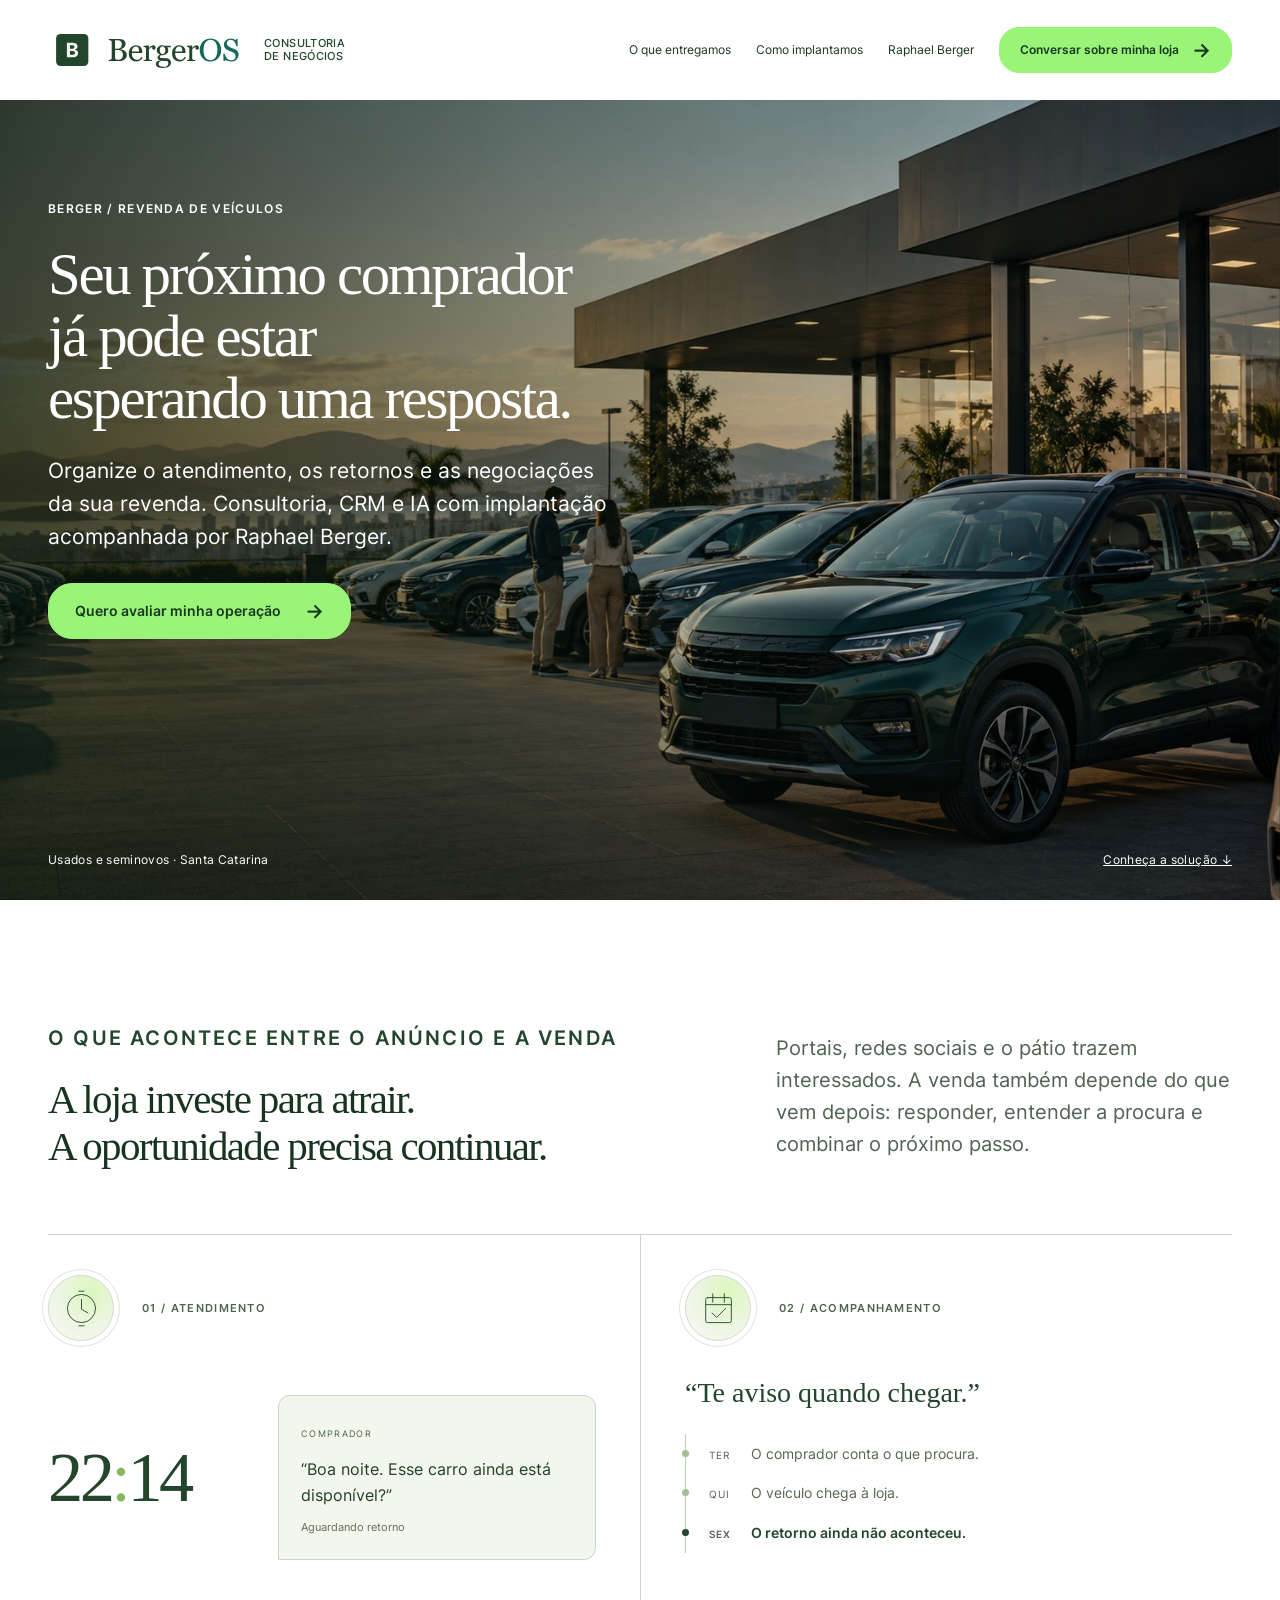
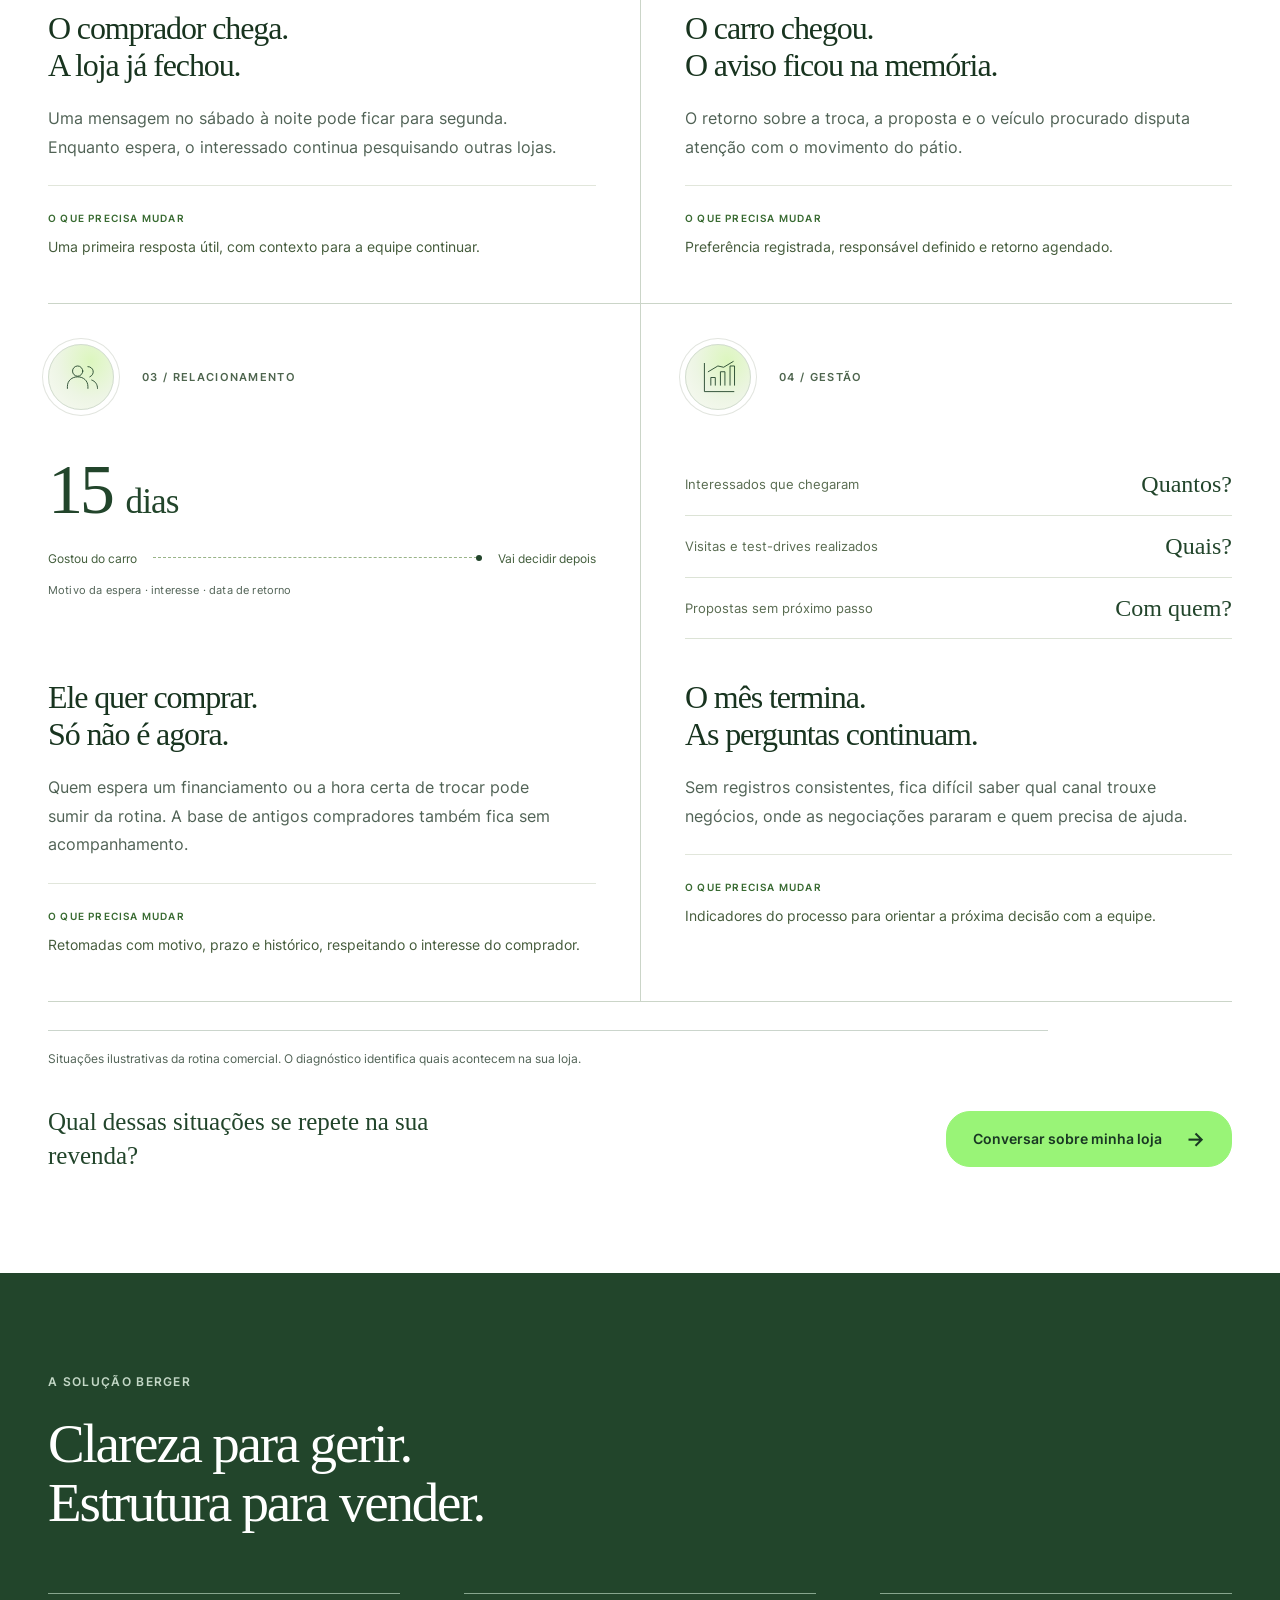
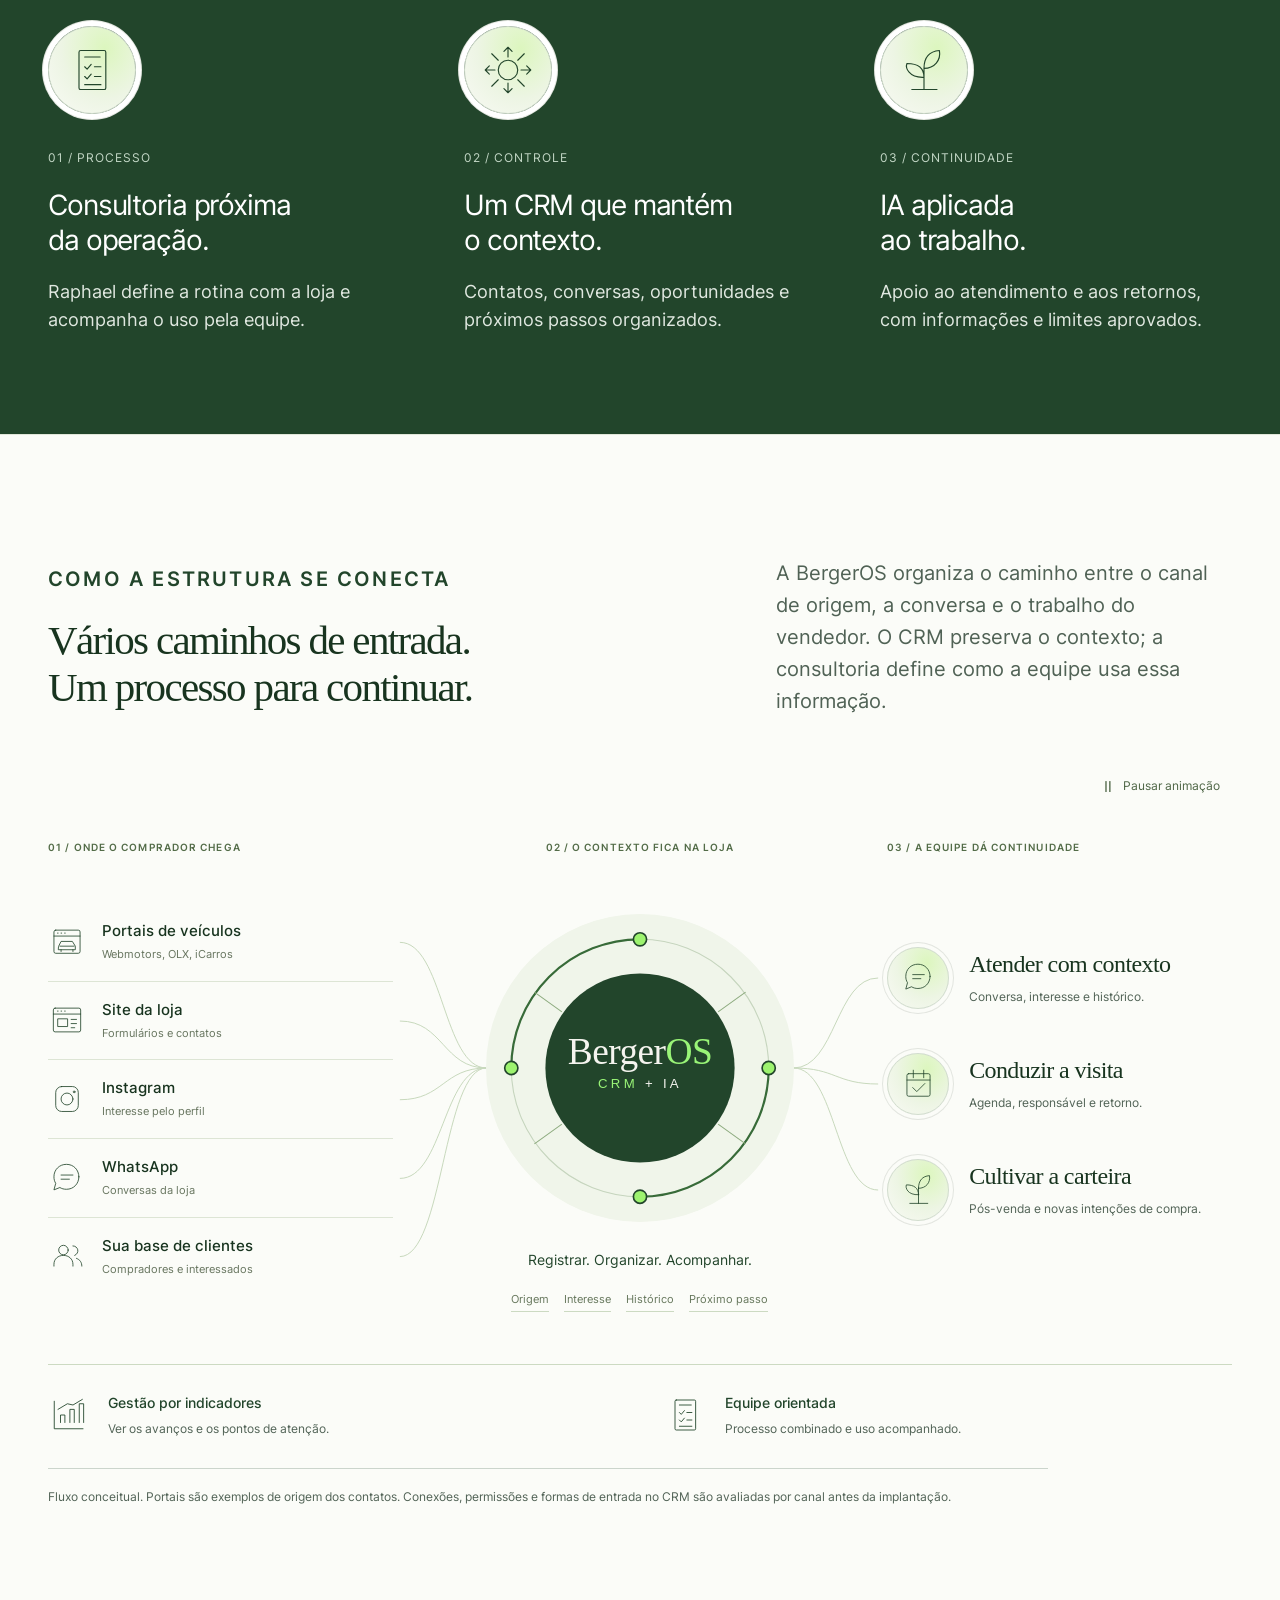
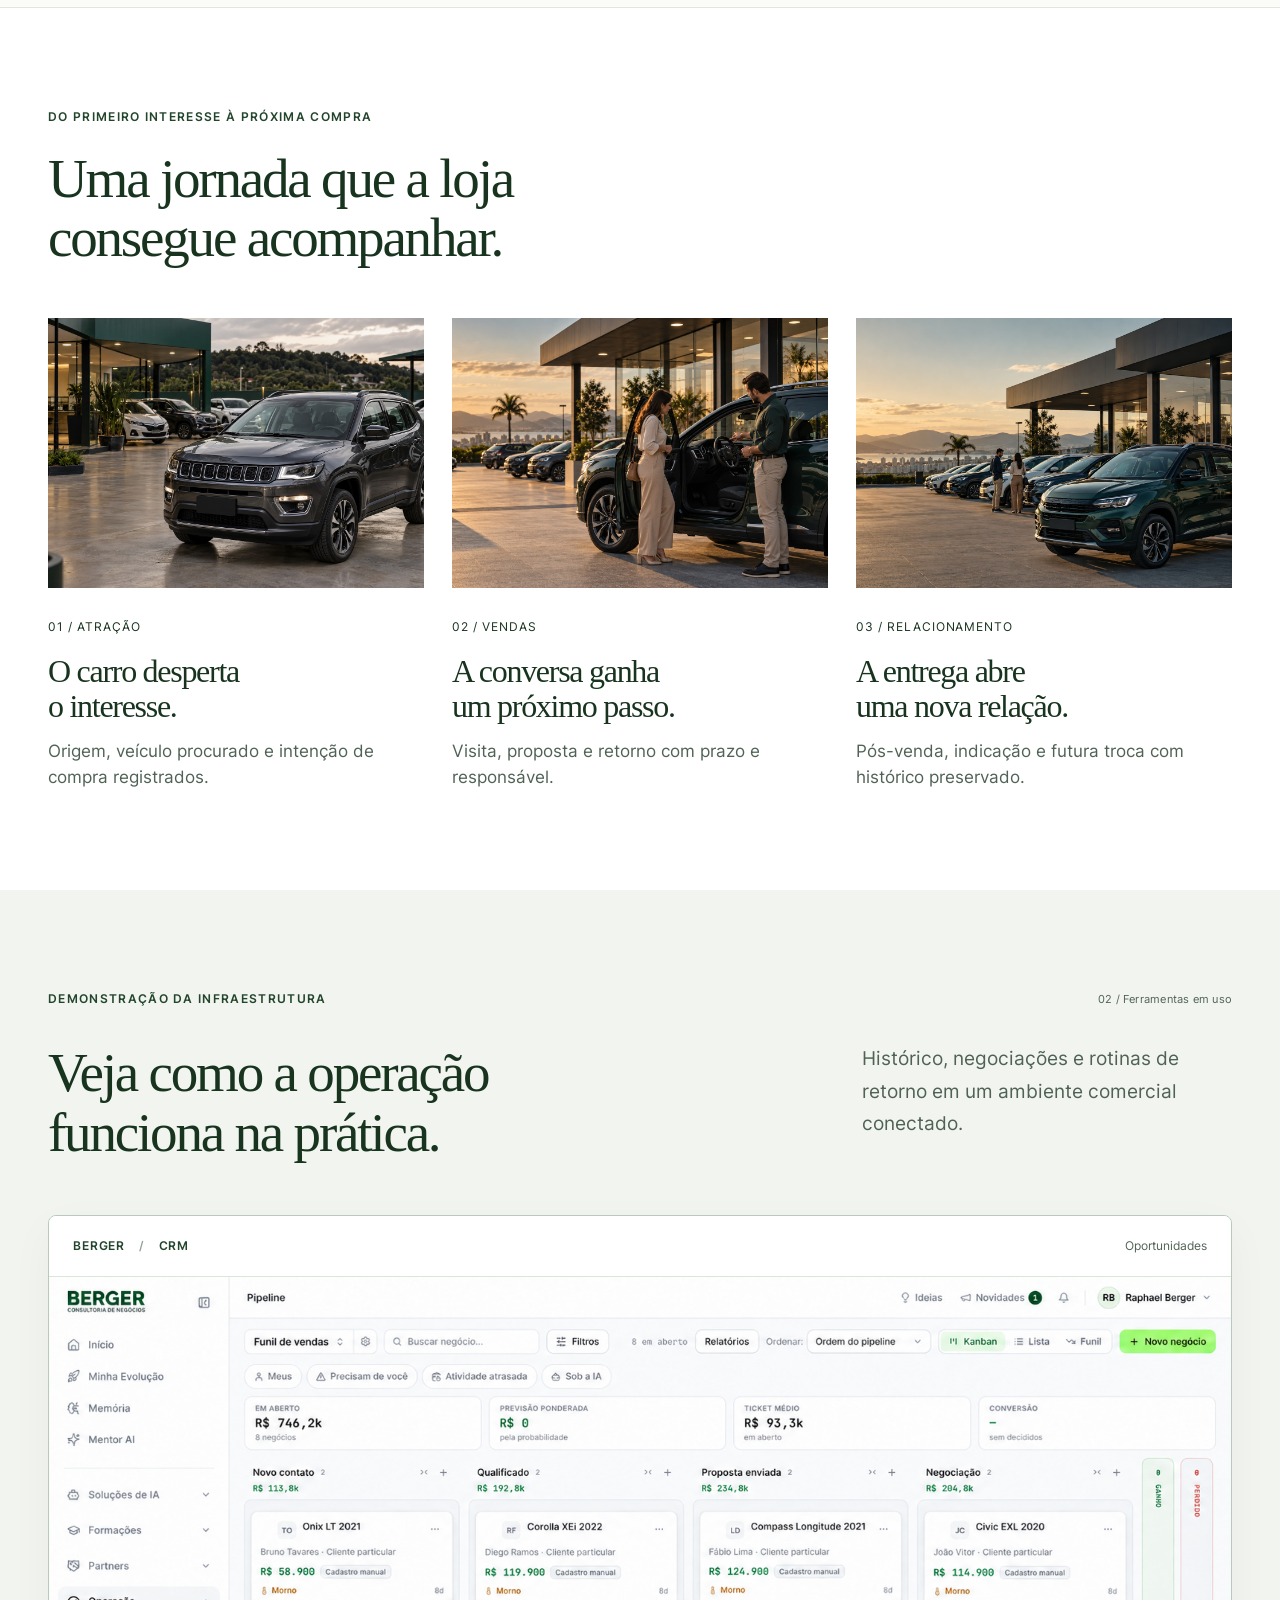
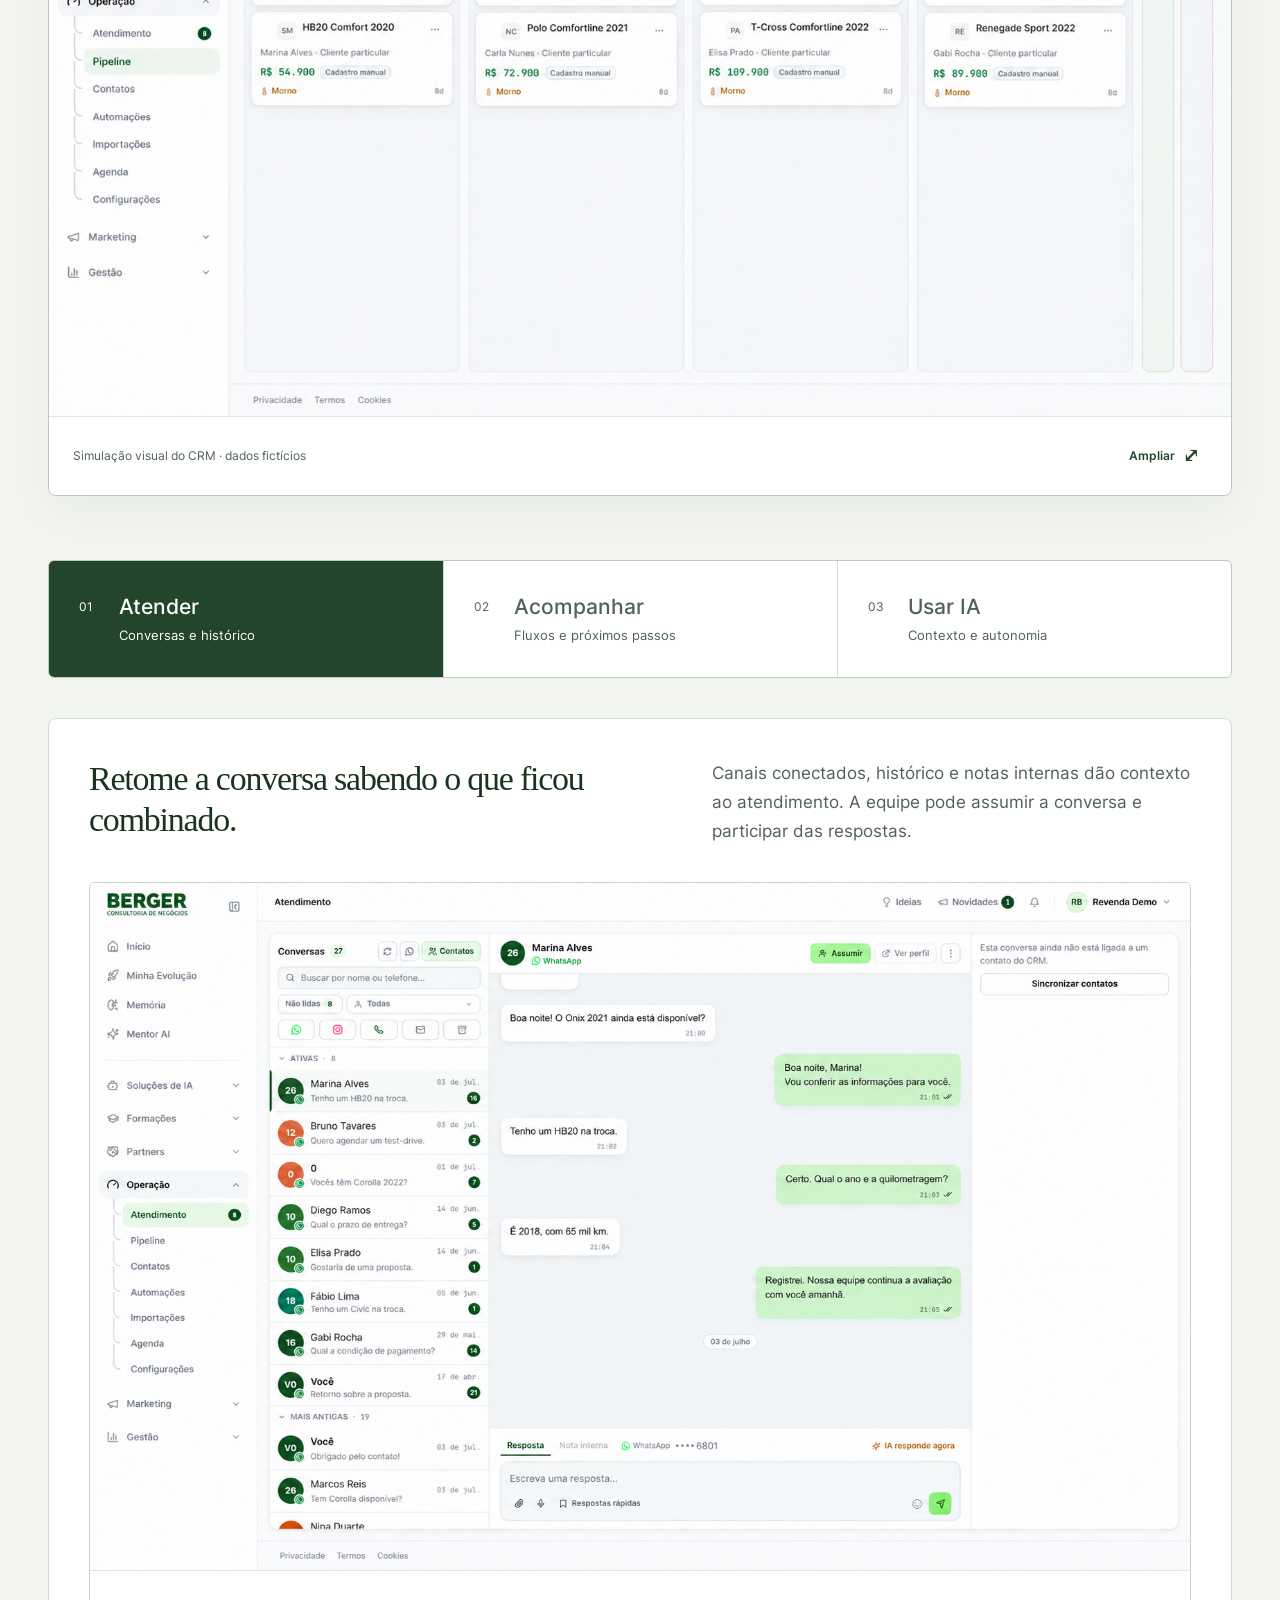
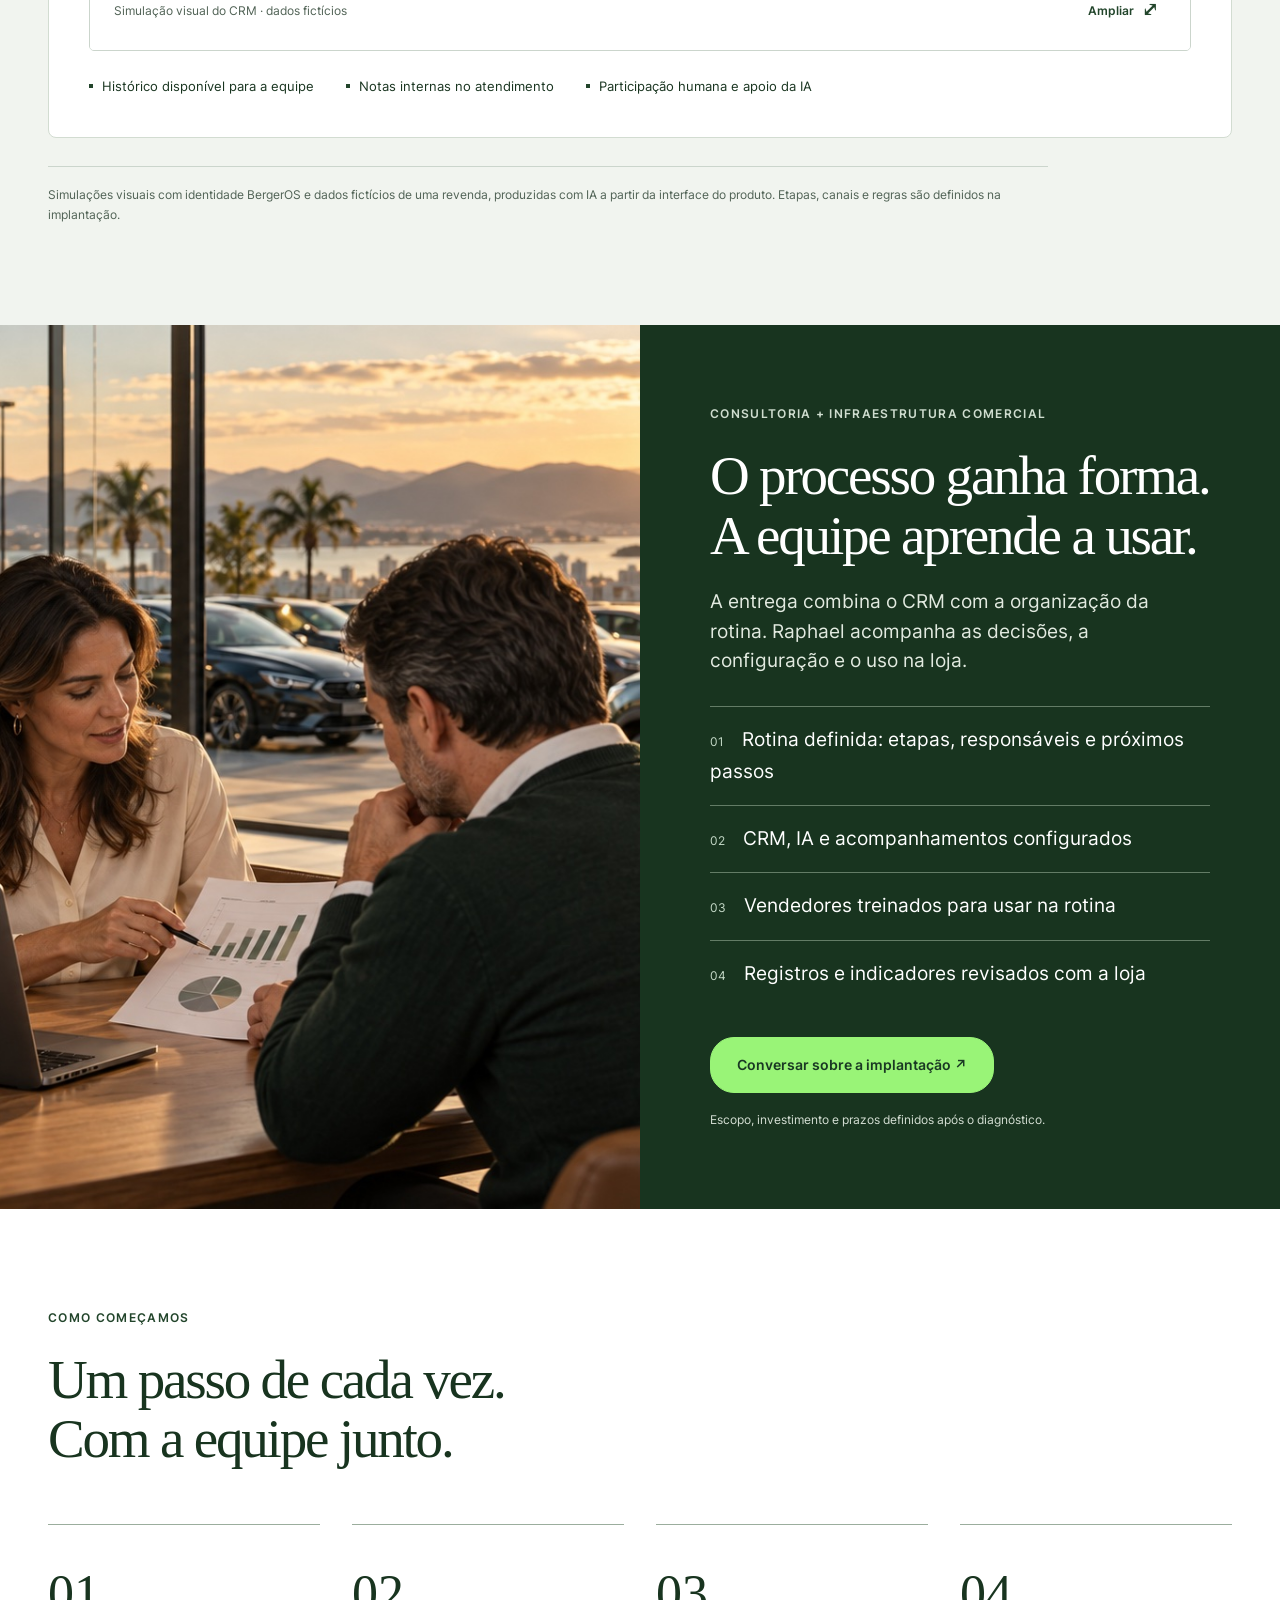
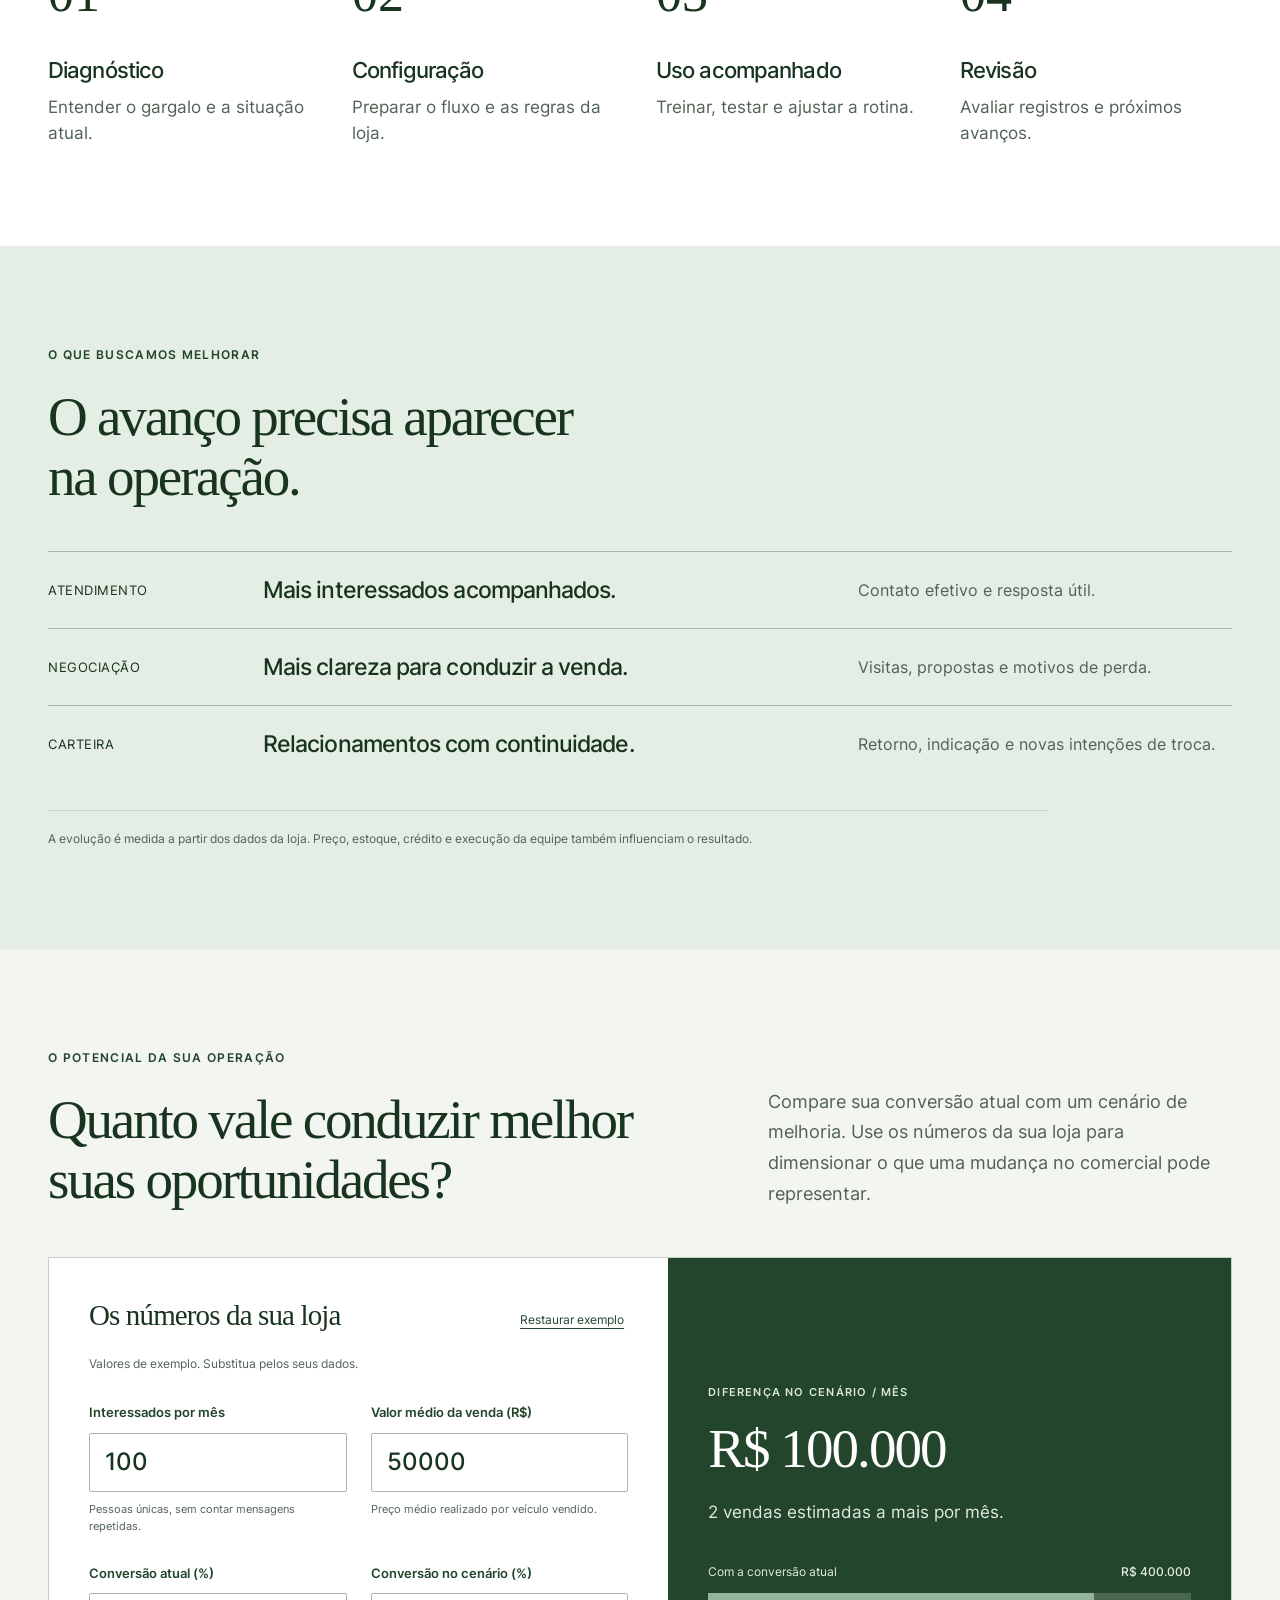
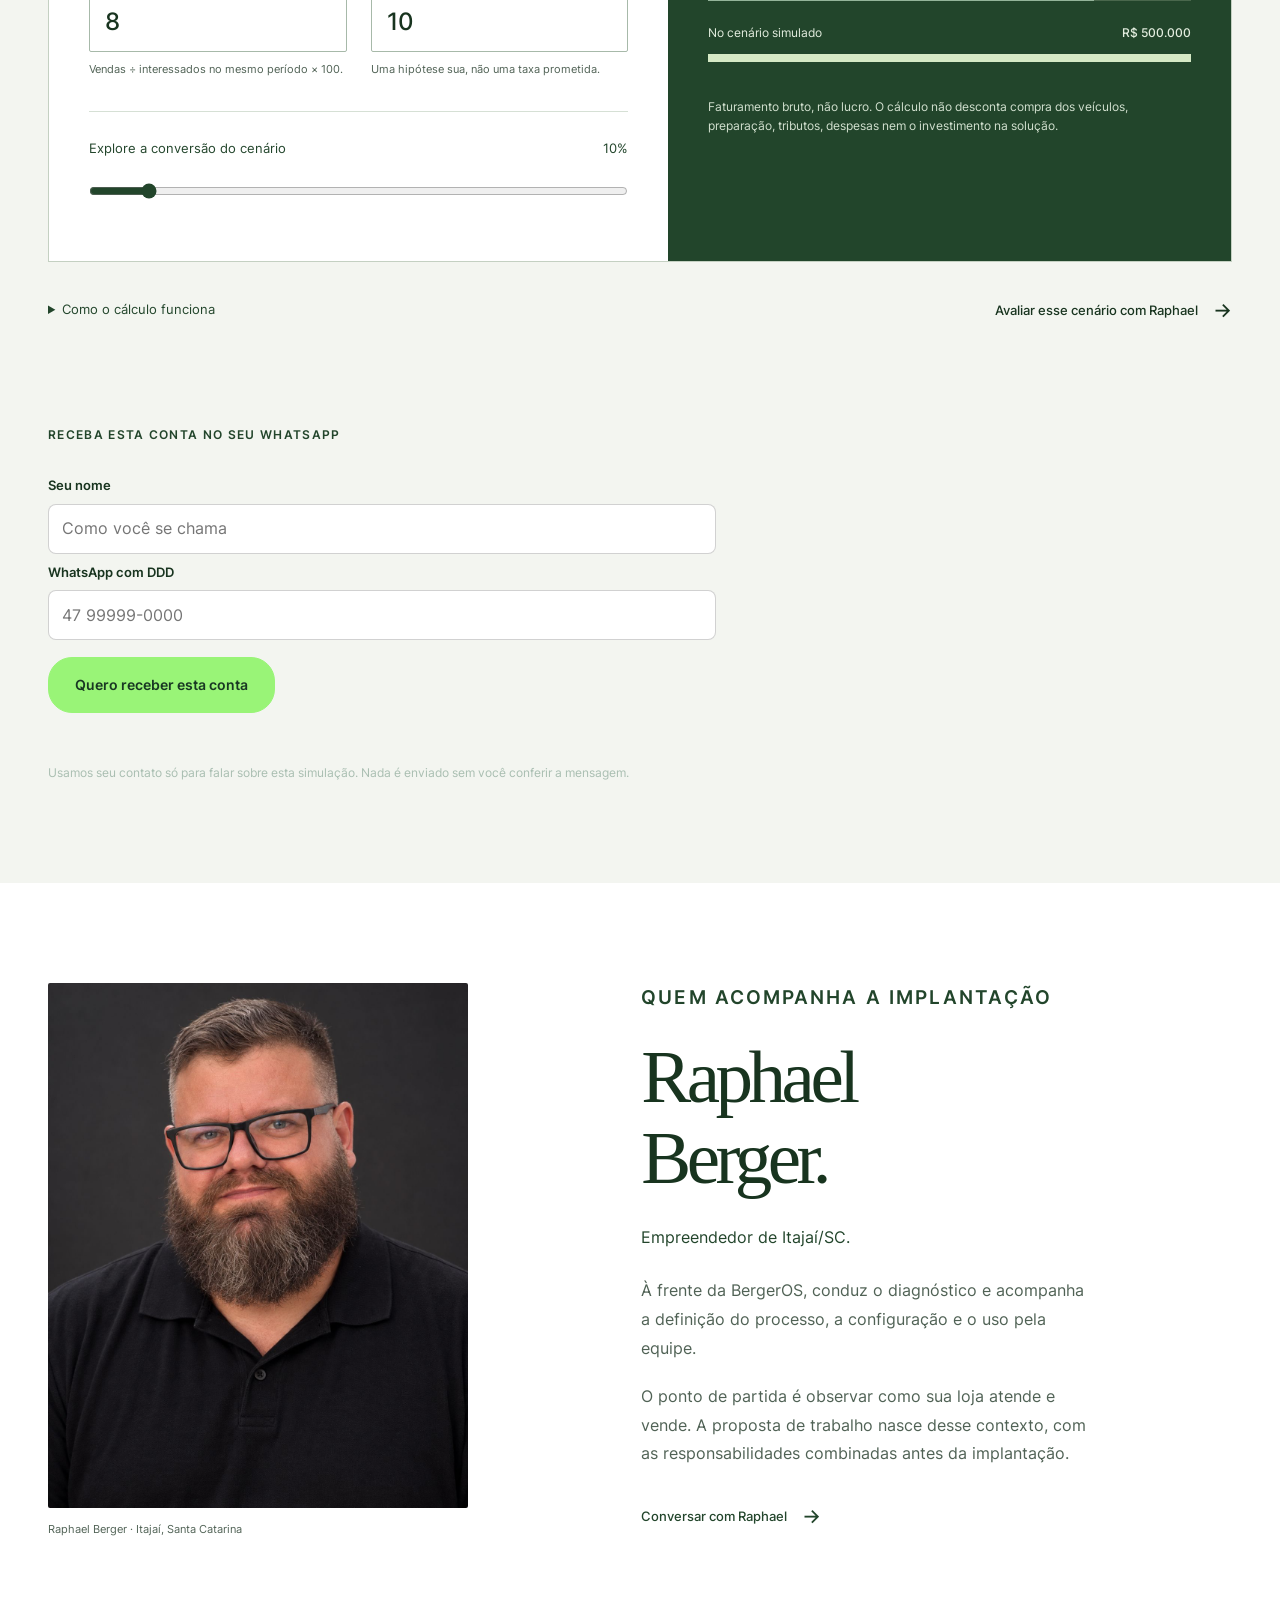
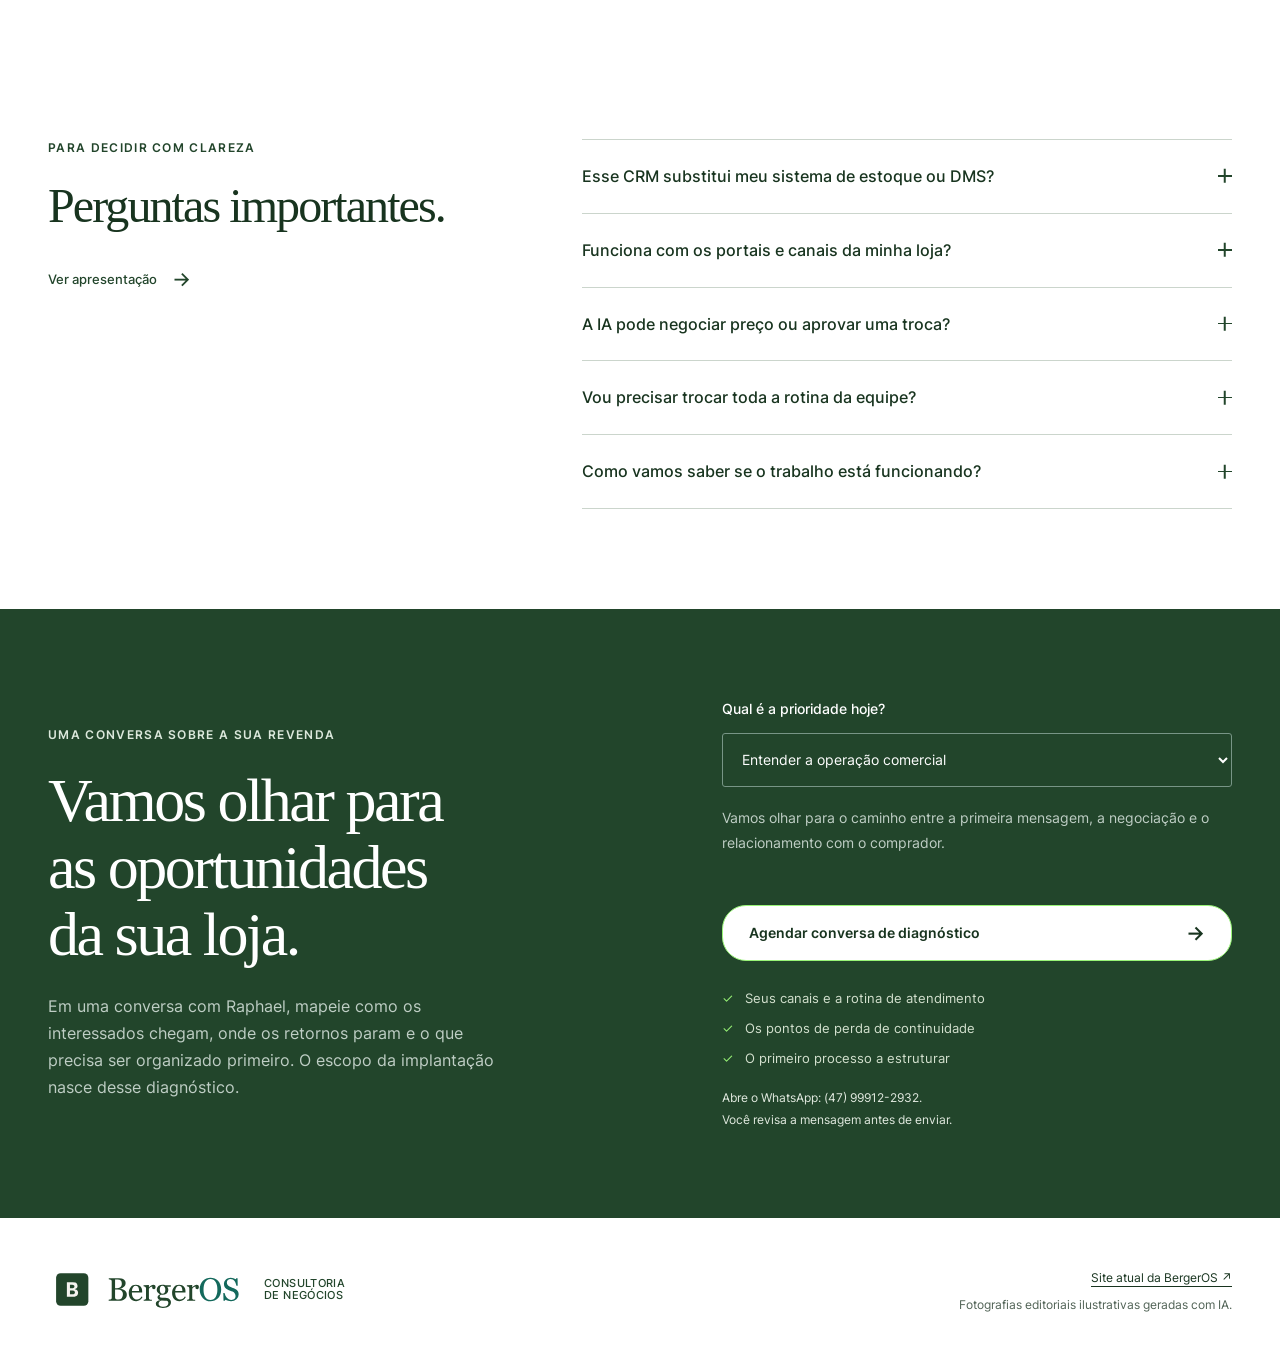
==== commit 8ec7bfc0: "Desfaz: telas do produto originais, apresentação anterior (wordmark antiga), etiquetas e rodapé como" ====
--- a/index.html
+++ b/index.html
@@ -31,14 +31,14 @@
     <button class="menu-toggle" type="button" aria-expanded="false" aria-controls="site-nav">Menu <span aria-hidden="true">☰</span></button>
     <nav id="site-nav" aria-label="Navegação principal"><a href="#oferta">O que entregamos</a><a href="#implantacao">Como implantamos</a><a href="#raphael">Raphael Berger</a><a class="button button-small" href="#diagnostico">Conversar sobre minha loja <span aria-hidden="true">→</span></a></nav>
   </div></header>
-  <main id="conteudo"><section class="editorial-hero" id="inicio" aria-labelledby="hero-title"><img class="hero-photo" src="assets/brand/patio-editorial.jpg" alt="Cena ilustrativa de uma revenda multimarcas ao entardecer" fetchpriority="high"><div class="hero-shade"></div><div class="container hero-content"><p class="eyebrow">BERGER<span style="color:#99f477">OS</span> / REVENDA DE VEÍCULOS</p><h1 id="hero-title">Seu próximo comprador<br>já pode estar<br>esperando uma resposta.</h1><p>Organize o atendimento, os retornos e as negociações da sua revenda. Consultoria, CRM e IA com implantação acompanhada por Raphael Berger.</p><a class="button" href="#diagnostico">Quero avaliar minha operação <span aria-hidden="true">→</span></a></div><div class="hero-bottom container"><span>Usados e seminovos · Santa Catarina</span><a href="#solucao">Conheça a solução ↓</a></div></section><section class="section container pain-editorial" id="solucao" aria-labelledby="pain-title"><div class="editorial-heading"><div><p class="eyebrow">O QUE ACONTECE ENTRE O ANÚNCIO E A VENDA</p><h2 id="pain-title">A loja investe para atrair.<br>A oportunidade precisa continuar.</h2></div><p>Portais, redes sociais e o pátio trazem interessados. A venda também depende do que vem depois: responder, entender a procura e combinar o próximo passo.</p></div><div class="pain-scenes">
+  <main id="conteudo"><section class="editorial-hero" id="inicio" aria-labelledby="hero-title"><img class="hero-photo" src="assets/brand/patio-editorial.jpg" alt="Cena ilustrativa de uma revenda multimarcas ao entardecer" fetchpriority="high"><div class="hero-shade"></div><div class="container hero-content"><p class="eyebrow">BERGER / REVENDA DE VEÍCULOS</p><h1 id="hero-title">Seu próximo comprador<br>já pode estar<br>esperando uma resposta.</h1><p>Organize o atendimento, os retornos e as negociações da sua revenda. Consultoria, CRM e IA com implantação acompanhada por Raphael Berger.</p><a class="button" href="#diagnostico">Quero avaliar minha operação <span aria-hidden="true">→</span></a></div><div class="hero-bottom container"><span>Usados e seminovos · Santa Catarina</span><a href="#solucao">Conheça a solução ↓</a></div></section><section class="section container pain-editorial" id="solucao" aria-labelledby="pain-title"><div class="editorial-heading"><div><p class="eyebrow">O QUE ACONTECE ENTRE O ANÚNCIO E A VENDA</p><h2 id="pain-title">A loja investe para atrair.<br>A oportunidade precisa continuar.</h2></div><p>Portais, redes sociais e o pátio trazem interessados. A venda também depende do que vem depois: responder, entender a procura e combinar o próximo passo.</p></div><div class="pain-scenes">
 <article class="pain-scene"><div class="scene-heading"><span class="icon-medallion"><svg class="editorial-icon" viewBox="0 0 64 64" aria-hidden="true"><use href="assets/brand/editorial-icons.svg#clock"/></svg></span><span>01 / ATENDIMENTO</span></div><div class="scene-art night-scene" aria-label="Exemplo: mensagem recebida às 22h14 ainda aguardando retorno"><div class="editorial-time">22<span>:</span>14</div><div class="message-specimen"><span>COMPRADOR</span><p>“Boa noite. Esse carro ainda está disponível?”</p><small>Aguardando retorno</small></div></div><h3>O comprador chega.<br>A loja já fechou.</h3><p>Uma mensagem no sábado à noite pode ficar para segunda. Enquanto espera, o interessado continua pesquisando outras lojas.</p><div class="scene-response"><b>O que precisa mudar</b><span>Uma primeira resposta útil, com contexto para a equipe continuar.</span></div></article>
 <article class="pain-scene"><div class="scene-heading"><span class="icon-medallion"><svg class="editorial-icon" viewBox="0 0 64 64" aria-hidden="true"><use href="assets/brand/editorial-icons.svg#calendar"/></svg></span><span>02 / ACOMPANHAMENTO</span></div><div class="scene-art return-scene"><div class="return-promise">“Te aviso quando chegar.”</div><ol><li><span>TER</span>O comprador conta o que procura.</li><li><span>QUI</span>O veículo chega à loja.</li><li class="missing-return"><span>SEX</span>O retorno ainda não aconteceu.</li></ol></div><h3>O carro chegou.<br>O aviso ficou na memória.</h3><p>O retorno sobre a troca, a proposta e o veículo procurado disputa atenção com o movimento do pátio.</p><div class="scene-response"><b>O que precisa mudar</b><span>Preferência registrada, responsável definido e retorno agendado.</span></div></article>
 <article class="pain-scene"><div class="scene-heading"><span class="icon-medallion"><svg class="editorial-icon" viewBox="0 0 64 64" aria-hidden="true"><use href="assets/brand/editorial-icons.svg#base"/></svg></span><span>03 / RELACIONAMENTO</span></div><div class="scene-art waiting-scene"><div class="editorial-time">15 <small>dias</small></div><div class="waiting-track"><span>Gostou do carro</span><i aria-hidden="true"></i><span>Vai decidir depois</span></div><p>Motivo da espera · interesse · data de retorno</p></div><h3>Ele quer comprar.<br>Só não é agora.</h3><p>Quem espera um financiamento ou a hora certa de trocar pode sumir da rotina. A base de antigos compradores também fica sem acompanhamento.</p><div class="scene-response"><b>O que precisa mudar</b><span>Retomadas com motivo, prazo e histórico, respeitando o interesse do comprador.</span></div></article>
-<article class="pain-scene"><div class="scene-heading"><span class="icon-medallion"><svg class="editorial-icon" viewBox="0 0 64 64" aria-hidden="true"><use href="assets/brand/editorial-icons.svg#chart"/></svg></span><span>04 / GESTÃO</span></div><div class="scene-art questions-scene"><div><span>Interessados que chegaram</span><b>Quantos?</b></div><div><span>Visitas e test-drives realizados</span><b>Quais?</b></div><div><span>Propostas sem próximo passo</span><b>Com quem?</b></div></div><h3>O mês termina.<br>As perguntas continuam.</h3><p>Sem registros consistentes, fica difícil saber qual canal trouxe negócios, onde as negociações pararam e quem precisa de ajuda.</p><div class="scene-response"><b>O que precisa mudar</b><span>Indicadores do processo para orientar a próxima decisão com a equipe.</span></div></article></div><p class="source-note">Situações ilustrativas da rotina comercial. O diagnóstico identifica quais acontecem na sua loja.</p><div class="pain-cta"><p>Qual dessas situações se repete na sua revenda?</p><a class="button" href="#diagnostico">Conversar sobre minha loja <span aria-hidden="true">→</span></a></div></section><section class="section solution-editorial"><div class="container"><p class="eyebrow">A SOLUÇÃO BERGER<span style="color:#99f477">OS</span></p><h2>Clareza para gerir.<br>Estrutura para vender.</h2><div class="solution-columns"><article><span class="icon-medallion"><svg class="editorial-icon" viewBox="0 0 64 64" aria-hidden="true"><use href="assets/brand/editorial-icons.svg#process"/></svg></span><span>01 / PROCESSO</span><h3>Consultoria próxima<br>da operação.</h3><p>Raphael define a rotina com a loja e acompanha o uso pela equipe.</p></article><article><span class="icon-medallion"><svg class="editorial-icon" viewBox="0 0 64 64" aria-hidden="true"><use href="assets/brand/editorial-icons.svg#focus"/></svg></span><span>02 / CONTROLE</span><h3>Um CRM que mantém<br>o contexto.</h3><p>Contatos, conversas, oportunidades e próximos passos organizados.</p></article><article><span class="icon-medallion"><svg class="editorial-icon" viewBox="0 0 64 64" aria-hidden="true"><use href="assets/brand/editorial-icons.svg#growth"/></svg></span><span>03 / CONTINUIDADE</span><h3>IA aplicada<br>ao trabalho.</h3><p>Apoio ao atendimento e aos retornos, com informações e limites aprovados.</p></article></div></div></section><section class="section channel-section" id="canais" aria-labelledby="channel-title"><div class="container"><div class="editorial-heading"><div><p class="eyebrow">COMO A ESTRUTURA SE CONECTA</p><h2 id="channel-title">Vários caminhos de entrada.<br>Um processo para continuar.</h2></div><p>A BergerOS organiza o caminho entre o canal de origem, a conversa e o trabalho do vendedor. O CRM preserva o contexto; a consultoria define como a equipe usa essa informação.</p></div><div class="flow-controls" hidden><button type="button" id="toggle-flow-motion" aria-pressed="false" aria-controls="channel-flow"><span class="motion-control-icon" aria-hidden="true">Ⅱ</span><span class="motion-control-label">Pausar animação</span></button></div><div class="channel-map" id="channel-flow"><svg class="channel-paths" aria-hidden="true" focusable="false"></svg><div class="channel-origins"><p class="map-label">01 / ONDE O COMPRADOR CHEGA</p><ul><li><svg class="editorial-icon" viewBox="0 0 64 64" aria-hidden="true"><use href="assets/brand/editorial-icons.svg#portal"/></svg><div><b>Portais de veículos</b><span>Webmotors, OLX, iCarros</span></div></li><li><svg class="editorial-icon" viewBox="0 0 64 64" aria-hidden="true"><use href="assets/brand/editorial-icons.svg#site"/></svg><div><b>Site da loja</b><span>Formulários e contatos</span></div></li><li><svg class="editorial-icon" viewBox="0 0 64 64" aria-hidden="true"><use href="assets/brand/editorial-icons.svg#social"/></svg><div><b>Instagram</b><span>Interesse pelo perfil</span></div></li><li><svg class="editorial-icon" viewBox="0 0 64 64" aria-hidden="true"><use href="assets/brand/editorial-icons.svg#chat"/></svg><div><b>WhatsApp</b><span>Conversas da loja</span></div></li><li><svg class="editorial-icon" viewBox="0 0 64 64" aria-hidden="true"><use href="assets/brand/editorial-icons.svg#base"/></svg><div><b>Sua base de clientes</b><span>Compradores e interessados</span></div></li></ul></div><div class="channel-core"><p class="map-label">02 / O CONTEXTO FICA NA LOJA</p><svg class="hub-drawing" viewBox="0 0 300 300" role="img" aria-label="CRM BergerOS no centro do processo comercial"><circle cx="150" cy="150" r="140" fill="#f0f5ea"/><circle cx="150" cy="150" r="117" fill="none" stroke="#c6d5be" stroke-width="1"/><path class="hub-orbit" d="M33 150a117 117 0 0 1 117-117M267 150a117 117 0 0 1-117 117" fill="none" stroke="#386b39" stroke-width="2"/><path d="M54 81l25 18M246 81l-25 18M54 219l25-18M246 219l-25-18" stroke="#90ad82"/><circle cx="150" cy="150" r="86" fill="#22452b"/><text x="150" y="146" text-anchor="middle" font-family="Georgia,'Times New Roman',serif" font-size="34" font-weight="400" letter-spacing="-0.5" fill="#f5f4ef">Berger<tspan fill="#99f477">OS</tspan></text><text x="150" y="168" text-anchor="middle" font-family="Arial,sans-serif" font-size="12" letter-spacing="3" fill="#99f477">CRM<tspan fill="#f5f4ef"> + IA</tspan></text><g class="hub-orbit" fill="#9df36f" stroke="#22452b" stroke-width="1.5"><circle cx="150" cy="33" r="6"/><circle cx="267" cy="150" r="6"/><circle cx="150" cy="267" r="6"/><circle cx="33" cy="150" r="6"/></g></svg><p>Registrar. Organizar. Acompanhar.</p><div class="core-fields"><span>Origem</span><span>Interesse</span><span>Histórico</span><span>Próximo passo</span></div></div><div class="channel-outcomes"><p class="map-label">03 / A EQUIPE DÁ CONTINUIDADE</p><ul><li><span class="icon-medallion"><svg class="editorial-icon" viewBox="0 0 64 64" aria-hidden="true"><use href="assets/brand/editorial-icons.svg#chat"/></svg></span><div><h3>Atender com contexto</h3><p>Conversa, interesse e histórico.</p></div></li><li><span class="icon-medallion"><svg class="editorial-icon" viewBox="0 0 64 64" aria-hidden="true"><use href="assets/brand/editorial-icons.svg#calendar"/></svg></span><div><h3>Conduzir a visita</h3><p>Agenda, responsável e retorno.</p></div></li><li><span class="icon-medallion"><svg class="editorial-icon" viewBox="0 0 64 64" aria-hidden="true"><use href="assets/brand/editorial-icons.svg#growth"/></svg></span><div><h3>Cultivar a carteira</h3><p>Pós-venda e novas intenções de compra.</p></div></li></ul></div></div><div class="map-foundation"><div><svg class="editorial-icon" viewBox="0 0 64 64" aria-hidden="true"><use href="assets/brand/editorial-icons.svg#chart"/></svg><p><b>Gestão por indicadores</b><span>Ver os avanços e os pontos de atenção.</span></p></div><div><svg class="editorial-icon" viewBox="0 0 64 64" aria-hidden="true"><use href="assets/brand/editorial-icons.svg#process"/></svg><p><b>Equipe orientada</b><span>Processo combinado e uso acompanhado.</span></p></div></div><p class="source-note">Fluxo conceitual. Portais são exemplos de origem dos contatos. Conexões, permissões e formas de entrada no CRM são avaliadas por canal antes da implantação.</p></div></section><section class="section container" id="jornada"><p class="eyebrow">DO PRIMEIRO INTERESSE À PRÓXIMA COMPRA</p><h2>Uma jornada que a loja<br>consegue acompanhar.</h2><div class="photo-journey"><article><img src="assets/brand/veiculo-editorial.jpg" alt="Veículo em destaque no pátio de uma revenda, imagem ilustrativa" loading="lazy"><span>01 / ATRAÇÃO</span><h3>O carro desperta<br>o interesse.</h3><p>Origem, veículo procurado e intenção de compra registrados.</p></article><article><img src="assets/brand/atendimento-editorial.jpg" alt="Visita de comprador à revenda, imagem ilustrativa" loading="lazy"><span>02 / VENDAS</span><h3>A conversa ganha<br>um próximo passo.</h3><p>Visita, proposta e retorno com prazo e responsável.</p></article><article><img src="assets/brand/patio-editorial.jpg" alt="Pátio de revenda ao entardecer, imagem ilustrativa" loading="lazy"><span>03 / RELACIONAMENTO</span><h3>A entrega abre<br>uma nova relação.</h3><p>Pós-venda, indicação e futura troca com histórico preservado.</p></article></div></section><section class="product-section section" id="infraestrutura" aria-labelledby="product-title"><div class="container">
+<article class="pain-scene"><div class="scene-heading"><span class="icon-medallion"><svg class="editorial-icon" viewBox="0 0 64 64" aria-hidden="true"><use href="assets/brand/editorial-icons.svg#chart"/></svg></span><span>04 / GESTÃO</span></div><div class="scene-art questions-scene"><div><span>Interessados que chegaram</span><b>Quantos?</b></div><div><span>Visitas e test-drives realizados</span><b>Quais?</b></div><div><span>Propostas sem próximo passo</span><b>Com quem?</b></div></div><h3>O mês termina.<br>As perguntas continuam.</h3><p>Sem registros consistentes, fica difícil saber qual canal trouxe negócios, onde as negociações pararam e quem precisa de ajuda.</p><div class="scene-response"><b>O que precisa mudar</b><span>Indicadores do processo para orientar a próxima decisão com a equipe.</span></div></article></div><p class="source-note">Situações ilustrativas da rotina comercial. O diagnóstico identifica quais acontecem na sua loja.</p><div class="pain-cta"><p>Qual dessas situações se repete na sua revenda?</p><a class="button" href="#diagnostico">Conversar sobre minha loja <span aria-hidden="true">→</span></a></div></section><section class="section solution-editorial"><div class="container"><p class="eyebrow">A SOLUÇÃO BERGER</p><h2>Clareza para gerir.<br>Estrutura para vender.</h2><div class="solution-columns"><article><span class="icon-medallion"><svg class="editorial-icon" viewBox="0 0 64 64" aria-hidden="true"><use href="assets/brand/editorial-icons.svg#process"/></svg></span><span>01 / PROCESSO</span><h3>Consultoria próxima<br>da operação.</h3><p>Raphael define a rotina com a loja e acompanha o uso pela equipe.</p></article><article><span class="icon-medallion"><svg class="editorial-icon" viewBox="0 0 64 64" aria-hidden="true"><use href="assets/brand/editorial-icons.svg#focus"/></svg></span><span>02 / CONTROLE</span><h3>Um CRM que mantém<br>o contexto.</h3><p>Contatos, conversas, oportunidades e próximos passos organizados.</p></article><article><span class="icon-medallion"><svg class="editorial-icon" viewBox="0 0 64 64" aria-hidden="true"><use href="assets/brand/editorial-icons.svg#growth"/></svg></span><span>03 / CONTINUIDADE</span><h3>IA aplicada<br>ao trabalho.</h3><p>Apoio ao atendimento e aos retornos, com informações e limites aprovados.</p></article></div></div></section><section class="section channel-section" id="canais" aria-labelledby="channel-title"><div class="container"><div class="editorial-heading"><div><p class="eyebrow">COMO A ESTRUTURA SE CONECTA</p><h2 id="channel-title">Vários caminhos de entrada.<br>Um processo para continuar.</h2></div><p>A BergerOS organiza o caminho entre o canal de origem, a conversa e o trabalho do vendedor. O CRM preserva o contexto; a consultoria define como a equipe usa essa informação.</p></div><div class="flow-controls" hidden><button type="button" id="toggle-flow-motion" aria-pressed="false" aria-controls="channel-flow"><span class="motion-control-icon" aria-hidden="true">Ⅱ</span><span class="motion-control-label">Pausar animação</span></button></div><div class="channel-map" id="channel-flow"><svg class="channel-paths" aria-hidden="true" focusable="false"></svg><div class="channel-origins"><p class="map-label">01 / ONDE O COMPRADOR CHEGA</p><ul><li><svg class="editorial-icon" viewBox="0 0 64 64" aria-hidden="true"><use href="assets/brand/editorial-icons.svg#portal"/></svg><div><b>Portais de veículos</b><span>Webmotors, OLX, iCarros</span></div></li><li><svg class="editorial-icon" viewBox="0 0 64 64" aria-hidden="true"><use href="assets/brand/editorial-icons.svg#site"/></svg><div><b>Site da loja</b><span>Formulários e contatos</span></div></li><li><svg class="editorial-icon" viewBox="0 0 64 64" aria-hidden="true"><use href="assets/brand/editorial-icons.svg#social"/></svg><div><b>Instagram</b><span>Interesse pelo perfil</span></div></li><li><svg class="editorial-icon" viewBox="0 0 64 64" aria-hidden="true"><use href="assets/brand/editorial-icons.svg#chat"/></svg><div><b>WhatsApp</b><span>Conversas da loja</span></div></li><li><svg class="editorial-icon" viewBox="0 0 64 64" aria-hidden="true"><use href="assets/brand/editorial-icons.svg#base"/></svg><div><b>Sua base de clientes</b><span>Compradores e interessados</span></div></li></ul></div><div class="channel-core"><p class="map-label">02 / O CONTEXTO FICA NA LOJA</p><svg class="hub-drawing" viewBox="0 0 300 300" role="img" aria-label="CRM BergerOS no centro do processo comercial"><circle cx="150" cy="150" r="140" fill="#f0f5ea"/><circle cx="150" cy="150" r="117" fill="none" stroke="#c6d5be" stroke-width="1"/><path class="hub-orbit" d="M33 150a117 117 0 0 1 117-117M267 150a117 117 0 0 1-117 117" fill="none" stroke="#386b39" stroke-width="2"/><path d="M54 81l25 18M246 81l-25 18M54 219l25-18M246 219l-25-18" stroke="#90ad82"/><circle cx="150" cy="150" r="86" fill="#22452b"/><text x="150" y="146" text-anchor="middle" font-family="Georgia,'Times New Roman',serif" font-size="34" font-weight="400" letter-spacing="-0.5" fill="#f5f4ef">Berger<tspan fill="#99f477">OS</tspan></text><text x="150" y="168" text-anchor="middle" font-family="Arial,sans-serif" font-size="12" letter-spacing="3" fill="#99f477">CRM<tspan fill="#f5f4ef"> + IA</tspan></text><g class="hub-orbit" fill="#9df36f" stroke="#22452b" stroke-width="1.5"><circle cx="150" cy="33" r="6"/><circle cx="267" cy="150" r="6"/><circle cx="150" cy="267" r="6"/><circle cx="33" cy="150" r="6"/></g></svg><p>Registrar. Organizar. Acompanhar.</p><div class="core-fields"><span>Origem</span><span>Interesse</span><span>Histórico</span><span>Próximo passo</span></div></div><div class="channel-outcomes"><p class="map-label">03 / A EQUIPE DÁ CONTINUIDADE</p><ul><li><span class="icon-medallion"><svg class="editorial-icon" viewBox="0 0 64 64" aria-hidden="true"><use href="assets/brand/editorial-icons.svg#chat"/></svg></span><div><h3>Atender com contexto</h3><p>Conversa, interesse e histórico.</p></div></li><li><span class="icon-medallion"><svg class="editorial-icon" viewBox="0 0 64 64" aria-hidden="true"><use href="assets/brand/editorial-icons.svg#calendar"/></svg></span><div><h3>Conduzir a visita</h3><p>Agenda, responsável e retorno.</p></div></li><li><span class="icon-medallion"><svg class="editorial-icon" viewBox="0 0 64 64" aria-hidden="true"><use href="assets/brand/editorial-icons.svg#growth"/></svg></span><div><h3>Cultivar a carteira</h3><p>Pós-venda e novas intenções de compra.</p></div></li></ul></div></div><div class="map-foundation"><div><svg class="editorial-icon" viewBox="0 0 64 64" aria-hidden="true"><use href="assets/brand/editorial-icons.svg#chart"/></svg><p><b>Gestão por indicadores</b><span>Ver os avanços e os pontos de atenção.</span></p></div><div><svg class="editorial-icon" viewBox="0 0 64 64" aria-hidden="true"><use href="assets/brand/editorial-icons.svg#process"/></svg><p><b>Equipe orientada</b><span>Processo combinado e uso acompanhado.</span></p></div></div><p class="source-note">Fluxo conceitual. Portais são exemplos de origem dos contatos. Conexões, permissões e formas de entrada no CRM são avaliadas por canal antes da implantação.</p></div></section><section class="section container" id="jornada"><p class="eyebrow">DO PRIMEIRO INTERESSE À PRÓXIMA COMPRA</p><h2>Uma jornada que a loja<br>consegue acompanhar.</h2><div class="photo-journey"><article><img src="assets/brand/veiculo-editorial.jpg" alt="Veículo em destaque no pátio de uma revenda, imagem ilustrativa" loading="lazy"><span>01 / ATRAÇÃO</span><h3>O carro desperta<br>o interesse.</h3><p>Origem, veículo procurado e intenção de compra registrados.</p></article><article><img src="assets/brand/atendimento-editorial.jpg" alt="Visita de comprador à revenda, imagem ilustrativa" loading="lazy"><span>02 / VENDAS</span><h3>A conversa ganha<br>um próximo passo.</h3><p>Visita, proposta e retorno com prazo e responsável.</p></article><article><img src="assets/brand/patio-editorial.jpg" alt="Pátio de revenda ao entardecer, imagem ilustrativa" loading="lazy"><span>03 / RELACIONAMENTO</span><h3>A entrega abre<br>uma nova relação.</h3><p>Pós-venda, indicação e futura troca com histórico preservado.</p></article></div></section><section class="product-section section" id="infraestrutura" aria-labelledby="product-title"><div class="container">
       <div class="section-top"><p class="eyebrow">Demonstração da infraestrutura</p><p class="section-number" aria-hidden="true">02 / Ferramentas em uso</p></div>
       <div class="product-heading"><h2 id="product-title">Veja como a operação<br>funciona na prática.</h2><p>Histórico, negociações e rotinas de retorno em um ambiente comercial conectado.</p></div>
-      <figure class="hero-proof"><div class="figure-label"><span>BERGER<span style="color:#14695c;font-weight:400">OS</span> <span class="frame-divider">/</span> CRM</span><span>Oportunidades</span></div><div class="screen-crop hero-screen"><svg viewBox="0 0 3200 2000" role="img" aria-label="Simulação visual do pipeline com veículos, clientes fictícios e identidade BergerOS."><image href="assets/product/berger-pipeline.png" width="3200" height="2000"/></svg></div><figcaption><span>Simulação visual do CRM · dados fictícios</span><button class="expand-screen" type="button" data-image="assets/product/berger-pipeline.png" data-crop="assets/product/berger-pipeline.png" data-title="Pipeline e acompanhamento comercial" aria-haspopup="dialog">Ampliar <span aria-hidden="true">⤢</span></button></figcaption></figure><div class="workbench">
+      <figure class="hero-proof"><div class="figure-label"><span>BERGER <span class="frame-divider">/</span> CRM</span><span>Oportunidades</span></div><div class="screen-crop hero-screen"><svg viewBox="0 0 3200 2000" role="img" aria-label="Simulação visual do pipeline com veículos, clientes fictícios e identidade BergerOS."><image href="assets/product/berger-pipeline.png" width="3200" height="2000"/></svg></div><figcaption><span>Simulação visual do CRM · dados fictícios</span><button class="expand-screen" type="button" data-image="assets/product/berger-pipeline.png" data-crop="assets/product/berger-pipeline.png" data-title="Pipeline e acompanhamento comercial" aria-haspopup="dialog">Ampliar <span aria-hidden="true">⤢</span></button></figcaption></figure><div class="workbench">
         <div class="tour-tabs" role="tablist" aria-label="Explorar a infraestrutura" aria-orientation="horizontal"><button type="button" id="tab-atendimento" role="tab" aria-selected="true" aria-controls="panel-atendimento" tabindex="0"><span>01</span><b>Atender</b><small>Conversas e histórico</small><i aria-hidden="true">↗</i></button><button type="button" id="tab-automacao" role="tab" aria-selected="false" aria-controls="panel-automacao" tabindex="-1"><span>02</span><b>Acompanhar</b><small>Fluxos e próximos passos</small><i aria-hidden="true">↗</i></button><button type="button" id="tab-autonomia" role="tab" aria-selected="false" aria-controls="panel-autonomia" tabindex="-1"><span>03</span><b>Usar IA</b><small>Contexto e autonomia</small><i aria-hidden="true">↗</i></button></div>
         <div class="tour-panel" id="panel-atendimento" role="tabpanel" aria-labelledby="tab-atendimento" tabindex="0"><div class="panel-copy"><h3>Retome a conversa sabendo o que ficou combinado.</h3><p>Canais conectados, histórico e notas internas dão contexto ao atendimento. A equipe pode assumir a conversa e participar das respostas.</p></div><figure class="product-figure"><div class="screen-crop inbox-screen"><svg viewBox="0 0 3200 2000" role="img" aria-label="Simulação visual de atendimento sobre um Onix e avaliação de troca, com identidade BergerOS."><image href="assets/product/berger-atendimento.png" width="3200" height="2000"/></svg></div><figcaption><span>Simulação visual do CRM · dados fictícios</span><button class="expand-screen" type="button" data-image="assets/product/berger-atendimento.png" data-crop="assets/product/berger-atendimento.png" data-title="Atendimento e histórico" aria-haspopup="dialog">Ampliar <span aria-hidden="true">⤢</span></button></figcaption></figure><ul class="proof-points"><li>Histórico disponível para a equipe</li><li>Notas internas no atendimento</li><li>Participação humana e apoio da IA</li></ul></div>
         <div class="tour-panel" id="panel-automacao" role="tabpanel" aria-labelledby="tab-automacao" tabindex="0" hidden><div class="panel-copy"><h3>Defina como o contato continua no processo.</h3><p>Gatilhos, condições e ações organizam rotinas de acompanhamento. Cada fluxo precisa de configuração e validação com a equipe.</p></div><div class="automation-layout"><figure class="product-figure"><div class="screen-crop automation-screen"><svg viewBox="1150 350 700 1250" role="img" aria-label="Simulação visual do editor de automação para retorno após visita."><image href="assets/product/berger-automacao.png" width="2880" height="1800"/></svg></div><figcaption><span>Simulação visual · fluxo de retorno após visita</span><button class="expand-screen" type="button" data-image="assets/product/berger-automacao.png" data-crop="assets/product/berger-automacao.png" data-title="Editor de automação: fluxo completo" aria-haspopup="dialog">Ampliar <span aria-hidden="true">⤢</span></button></figcaption></figure><div class="flow-reading"><span class="eyebrow">O que o editor mostra</span><ol><li><b>Entrada</b><p>Um evento inicia o fluxo.</p></li><li><b>Condição</b><p>Uma regra define o caminho.</p></li><li><b>Ação</b><p>O sistema executa o passo configurado.</p></li></ol><p class="minor-note">Na revenda, o desenho pode apoiar retornos, atualização de contatos e relacionamento com a base.</p></div></div></div>
@@ -47,7 +47,7 @@
       
       <p class="source-note">Simulações visuais com identidade BergerOS e dados fictícios de uma revenda, produzidas com IA a partir da interface do produto. Etapas, canais e regras são definidos na implantação.</p>
     </div></section><section class="offer-editorial" id="oferta"><div class="offer-photo"><img src="assets/brand/gestao-editorial.jpg" alt="Cena ilustrativa de gestores revisando a operação em uma revenda" loading="lazy"></div><div class="offer-copy"><p class="eyebrow">CONSULTORIA + INFRAESTRUTURA COMERCIAL</p><h2>O processo ganha forma.<br>A equipe aprende a usar.</h2><p>A entrega combina o CRM com a organização da rotina. Raphael acompanha as decisões, a configuração e o uso na loja.</p><ol><li>Rotina definida: etapas, responsáveis e próximos passos</li><li>CRM, IA e acompanhamentos configurados</li><li>Vendedores treinados para usar na rotina</li><li>Registros e indicadores revisados com a loja</li></ol><a class="button" href="#diagnostico">Conversar sobre a implantação ↗</a><small>Escopo, investimento e prazos definidos após o diagnóstico.</small></div></section><section class="section container" id="implantacao"><p class="eyebrow">COMO COMEÇAMOS</p><h2>Um passo de cada vez.<br>Com a equipe junto.</h2><ol class="editorial-steps"><li><b>01</b><h3>Diagnóstico</h3><p>Entender o gargalo e a situação atual.</p></li><li><b>02</b><h3>Configuração</h3><p>Preparar o fluxo e as regras da loja.</p></li><li><b>03</b><h3>Uso acompanhado</h3><p>Treinar, testar e ajustar a rotina.</p></li><li><b>04</b><h3>Revisão</h3><p>Avaliar registros e próximos avanços.</p></li></ol></section><section class="section results-editorial"><div class="container"><p class="eyebrow">O QUE BUSCAMOS MELHORAR</p><h2>O avanço precisa aparecer<br>na operação.</h2><div class="result-lines"><div><span>Atendimento</span><h3>Mais interessados acompanhados.</h3><p>Contato efetivo e resposta útil.</p></div><div><span>Negociação</span><h3>Mais clareza para conduzir a venda.</h3><p>Visitas, propostas e motivos de perda.</p></div><div><span>Carteira</span><h3>Relacionamentos com continuidade.</h3><p>Retorno, indicação e novas intenções de troca.</p></div></div><p class="source-note">A evolução é medida a partir dos dados da loja. Preço, estoque, crédito e execução da equipe também influenciam o resultado.</p></div></section><section class="section calculator-section" id="simulador" aria-labelledby="calculator-title"><div class="container"><div class="calculator-heading"><div><p class="eyebrow">O POTENCIAL DA SUA OPERAÇÃO</p><h2 id="calculator-title">Quanto vale conduzir melhor<br>suas oportunidades?</h2></div><p>Compare sua conversão atual com um cenário de melhoria. Use os números da sua loja para dimensionar o que uma mudança no comercial pode representar.</p></div><div class="revenue-calculator"><form id="revenue-form" class="calculator-inputs" novalidate><div class="calculator-form-top"><h3>Os números da sua loja</h3><button type="button" id="reset-calculator">Restaurar exemplo</button></div><p class="calculator-example" id="calculator-example">Valores de exemplo. Substitua pelos seus dados.</p><div class="calculator-fields"><div class="calculator-field"><label for="monthly-contacts">Interessados por mês</label><input type="number" id="monthly-contacts" name="contacts" min="0" max="100000" step="1" value="100" inputmode="numeric" aria-describedby="contacts-help"><small id="contacts-help">Pessoas únicas, sem contar mensagens repetidas.</small></div><div class="calculator-field"><label for="average-sale">Valor médio da venda (R$)</label><input type="number" id="average-sale" name="ticket" min="0" max="10000000" step="0.01" value="50000" inputmode="decimal" aria-describedby="ticket-help"><small id="ticket-help">Preço médio realizado por veículo vendido.</small></div><div class="calculator-field"><label for="current-conversion">Conversão atual (%)</label><input type="number" id="current-conversion" name="current" min="0" max="100" step="0.1" value="8" inputmode="decimal" aria-describedby="current-help"><small id="current-help">Vendas ÷ interessados no mesmo período × 100.</small></div><div class="calculator-field"><label for="scenario-conversion">Conversão no cenário (%)</label><input type="number" id="scenario-conversion" name="scenario" min="0" max="100" step="0.1" value="10" inputmode="decimal" aria-describedby="scenario-help"><small id="scenario-help">Uma hipótese sua, não uma taxa prometida.</small></div></div><div class="scenario-slider"><label for="conversion-slider">Explore a conversão do cenário <span id="slider-value">10%</span></label><input type="range" id="conversion-slider" min="0" max="100" step="0.1" value="10" aria-label="Ajustar conversão do cenário"></div><p class="calculator-error" id="calculator-error" role="alert" hidden></p><noscript>Ative o JavaScript para simular. Fórmula: interessados × (conversão do cenário − conversão atual) ÷ 100 × valor médio da venda.</noscript></form><div class="calculator-results" id="calculator-results" aria-live="polite" aria-atomic="true"><p class="eyebrow">DIFERENÇA NO CENÁRIO / MÊS</p><output id="revenue-delta" for="monthly-contacts average-sale current-conversion scenario-conversion">R$ 100.000</output><p id="revenue-explanation">2 vendas estimadas a mais por mês.</p><div class="revenue-comparison"><div class="comparison-label"><span>Com a conversão atual</span><strong id="revenue-current">R$ 400.000</strong></div><div class="comparison-track"><div id="bar-current" class="comparison-bar current"></div></div><div class="comparison-label"><span>No cenário simulado</span><strong id="revenue-scenario">R$ 500.000</strong></div><div class="comparison-track"><div id="bar-scenario" class="comparison-bar"></div></div></div><p class="calculator-result-note">Faturamento bruto, não lucro. O cálculo não desconta compra dos veículos, preparação, tributos, despesas nem o investimento na solução.</p></div></div><div class="calculator-method"><details><summary>Como o cálculo funciona</summary><p>Interessados por mês × diferença entre as conversões ÷ 100 = vendas adicionais estimadas. Multiplicamos esse número pelo valor médio da venda para estimar a diferença de faturamento mensal.</p><p>Frações de venda representam uma média estatística. A comparação mantém o mesmo volume de interessados e o mesmo valor médio de venda. Não mede uma perda comprovada nem garante recuperação: estoque, crédito, preço, capacidade de atendimento e execução da equipe também influenciam.</p></details><a class="text-link" href="#diagnostico">Avaliar esse cenário com Raphael <span aria-hidden="true">→</span></a><form id="captura-form" class="captura-form" novalidate><p class="eyebrow">RECEBA ESTA CONTA NO SEU WHATSAPP</p><label for="captura-nome">Seu nome</label><input type="text" id="captura-nome" name="nome" autocomplete="name" placeholder="Como você se chama" required><label for="captura-whatsapp">WhatsApp com DDD</label><input type="tel" id="captura-whatsapp" name="whatsapp" autocomplete="tel" inputmode="tel" placeholder="47 99999-0000" required><button type="submit" class="button button-mint">Quero receber esta conta</button><p id="captura-aviso" aria-live="polite"></p><p class="contact-note">Usamos seu contato só para falar sobre esta simulação. Nada é enviado sem você conferir a mensagem.</p></form></div></div></section><section class="founder section container" id="raphael" aria-labelledby="founder-title"><figure><img src="assets/brand/raphael-berger.png" width="1122" height="1402" alt="Raphael Berger" loading="lazy"><figcaption>Raphael Berger · Itajaí, Santa Catarina</figcaption></figure><div class="founder-copy"><p class="eyebrow">Quem acompanha a implantação</p><h2 id="founder-title">Raphael<br> Berger.</h2><p class="founder-position">Empreendedor de Itajaí/SC.</p><p>À frente da BergerOS, conduz o diagnóstico e acompanha a definição do processo, a configuração e o uso pela equipe.</p><p>O ponto de partida é observar como sua loja atende e vende. A proposta de trabalho nasce desse contexto, com as responsabilidades combinadas antes da implantação.</p><a class="text-link" href="#diagnostico">Conversar com Raphael <span aria-hidden="true">→</span></a></div></section><section class="faq-section section container" aria-labelledby="faq-title"><div><p class="eyebrow">Para decidir com clareza</p><h2 id="faq-title">Perguntas importantes.</h2><a class="text-link" href="apresentacao.html">Ver apresentação <span aria-hidden="true">→</span></a></div><div class="faq-list"><details><summary>Esse CRM substitui meu sistema de estoque ou DMS?<span aria-hidden="true"></span></summary><p>O foco é a operação comercial, da entrada do interessado ao relacionamento com o comprador. Estoque, fiscal e faturamento ficam no escopo do ERP ou DMS. A troca de dados entre sistemas depende de análise e integração.</p></details><details><summary>Funciona com os portais e canais da minha loja?<span aria-hidden="true"></span></summary><p>Os canais existentes são levantados no diagnóstico. Conexões, permissões, origem dos contatos e integrações são avaliadas antes de definir o que será configurado. Não se presume integração direta com todo portal.</p></details><details><summary>A IA pode negociar preço ou aprovar uma troca?<span aria-hidden="true"></span></summary><p>A loja define as informações aprovadas e o nível de autonomia. Preços, trocas, financiamento e condições excepcionais precisam de responsáveis e regras claras. A IA não substitui a avaliação humana do negócio.</p></details><details><summary>Vou precisar trocar toda a rotina da equipe?<span aria-hidden="true"></span></summary><p>O diagnóstico identifica o que funciona e o que precisa mudar. O trabalho pode começar por um fluxo prioritário, com treinamento e validação antes de ampliar o uso.</p></details><details><summary>Como vamos saber se o trabalho está funcionando?<span aria-hidden="true"></span></summary><p>Primeiro, levantamos a situação atual e a qualidade dos registros. Depois, definimos o que observar, como atendimentos acompanhados, visitas realizadas, avanço das propostas e relacionamento com a base. Metas, escopo e critérios de aceite são combinados a partir desse diagnóstico.</p></details></div></section><section class="contact-section" id="diagnostico" aria-labelledby="contact-title"><div class="container contact-layout"><div><p class="eyebrow">Uma conversa sobre a sua revenda</p><h2 id="contact-title">Vamos olhar para<br>as oportunidades<br> <em>da sua loja.</em></h2><p>Em uma conversa com Raphael, mapeie como os interessados chegam, onde os retornos param e o que precisa ser organizado primeiro. O escopo da implantação nasce desse diagnóstico.</p></div><div class="contact-action"><label for="challenge">Qual é a prioridade hoje?</label><select id="challenge" name="challenge"><option value="geral">Entender a operação comercial</option><option value="atendimento">Organizar o atendimento</option><option value="negociacao">Acompanhar visitas e negociações</option><option value="carteira">Retomar contatos com a base</option></select><p id="challenge-response" aria-live="polite">Vamos olhar para o caminho entre a primeira mensagem, a negociação e o relacionamento com o comprador.</p><a id="contextual-whatsapp" class="button button-mint" href="https://wa.me/5547999122932?text=Ol%C3%A1%2C%20Raphael.%20Quero%20agendar%20uma%20conversa%20de%20diagn%C3%B3stico%20sobre%20a%20opera%C3%A7%C3%A3o%20comercial%20da%20minha%20revenda." target="_blank" rel="noopener noreferrer">Agendar conversa de diagnóstico <span aria-hidden="true">→</span></a><ul class="diagnostic-agenda"><li>Seus canais e a rotina de atendimento</li><li>Os pontos de perda de continuidade</li><li>O primeiro processo a estruturar</li></ul><p class="contact-note">Abre o WhatsApp: (47) 99912-2932.<br>Você revisa a mensagem antes de enviar.</p></div></div></section>  </main>
-  <footer class="site-footer container"><a class="wordmark" href="#inicio" aria-label="BergerOS, Consultoria de Negócios"><img src="assets/brand/berger-wordmark.svg" alt="BergerOS"><span>Consultoria<br>de Negócios</span></a><div><a href="https://www.bergeros.com.br/" target="_blank" rel="noopener noreferrer">Site atual da BergerOS ↗</a><p>Fotografias editoriais ilustrativas geradas com IA.</p><p>RAPHAEL RODOLFO BERGER LTDA<br>CNPJ 69.411.549/0001-75 · Rua Alberto Werner, 13 · Itajaí/SC</p></div></footer>
+  <footer class="site-footer container"><a class="wordmark" href="#inicio" aria-label="BergerOS, Consultoria de Negócios"><img src="assets/brand/berger-wordmark.svg" alt="BergerOS"><span>Consultoria<br>de Negócios</span></a><div><a href="https://www.bergeros.com.br/" target="_blank" rel="noopener noreferrer">Site atual da BergerOS ↗</a><p>Fotografias editoriais ilustrativas geradas com IA.</p></div></footer>
   <dialog id="screen-dialog" class="screen-dialog" aria-labelledby="screen-dialog-title"><div class="dialog-header"><div><h2 id="screen-dialog-title">CRM · Visualização ampliada</h2></div><button id="close-screen" type="button" aria-label="Fechar visualização">Fechar <span aria-hidden="true">×</span></button></div><div class="dialog-image-wrap"><div class="dialog-crop"><img id="dialog-image" alt=""></div></div><div class="dialog-footer"><p>Simulação visual · dados fictícios</p><button id="toggle-image-size" type="button" aria-pressed="false">Ampliar detalhe ⤢</button></div></dialog>
 </body>
 </html>
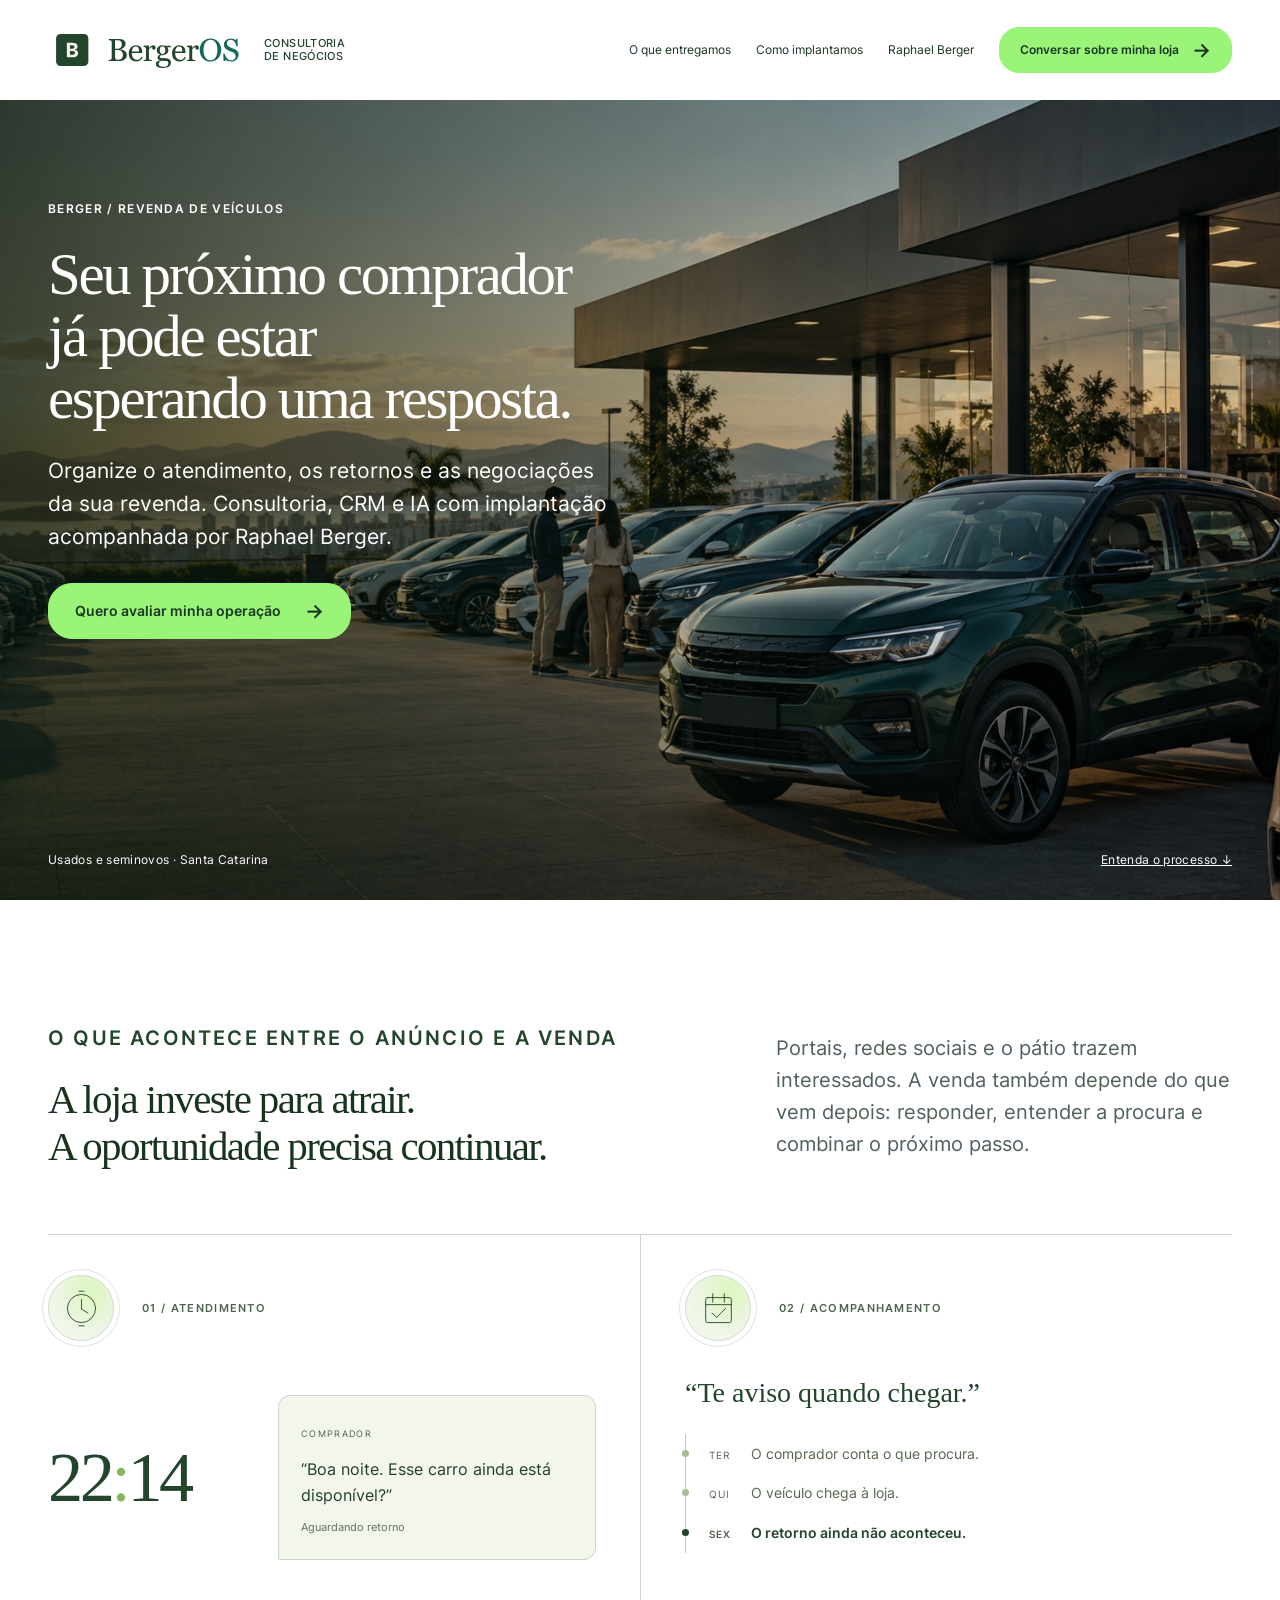
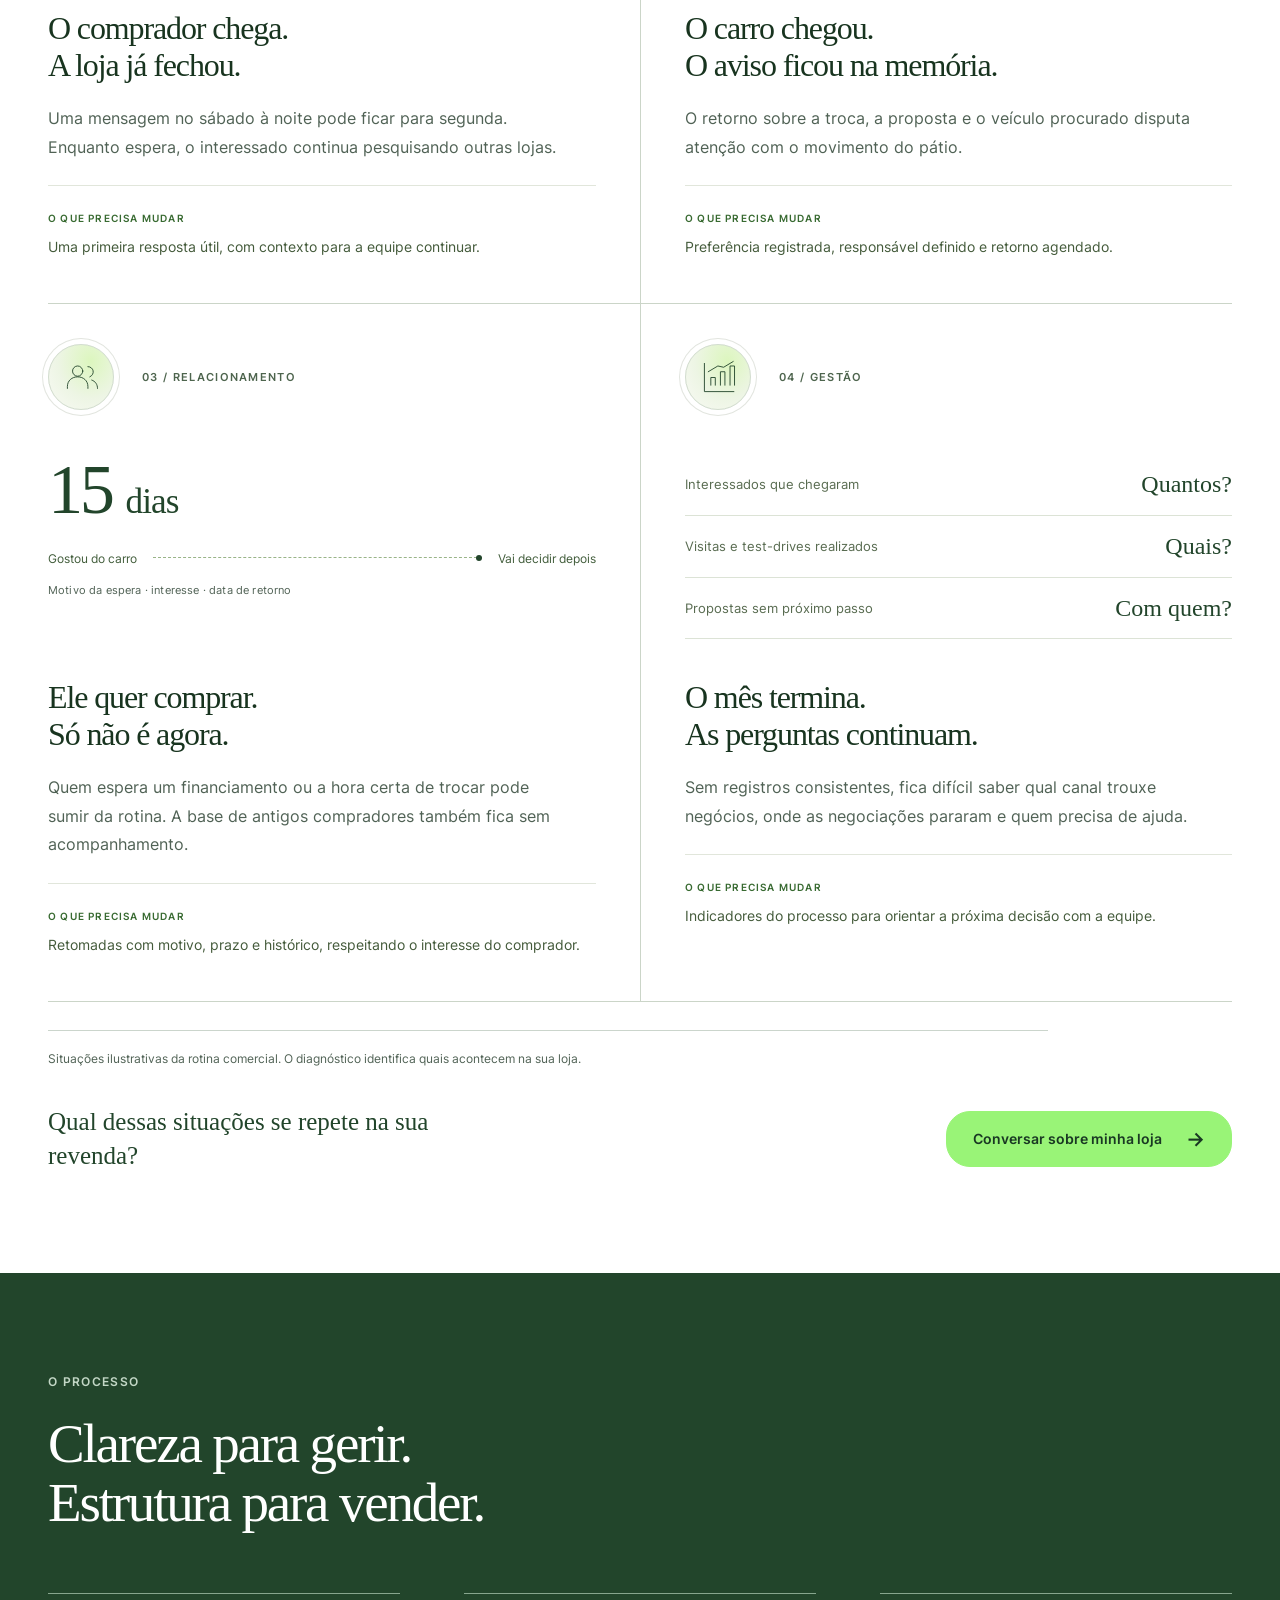
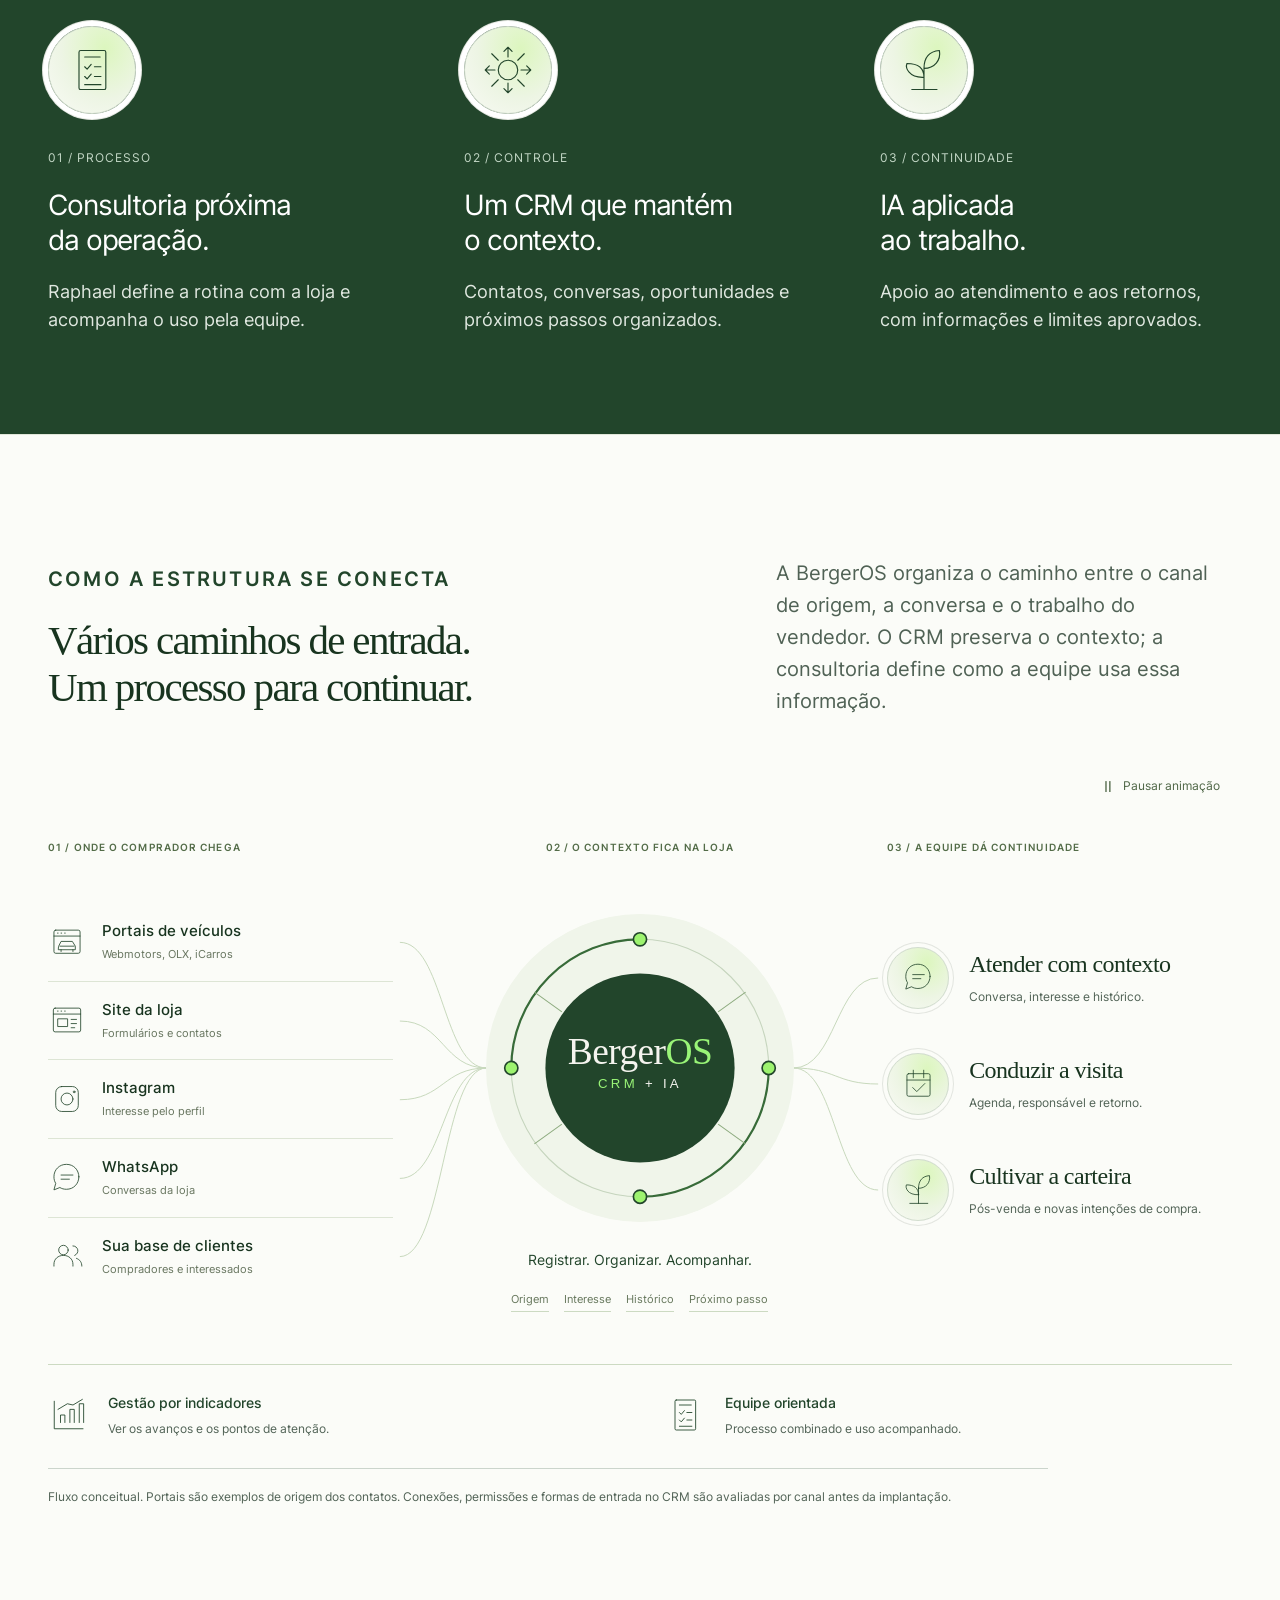
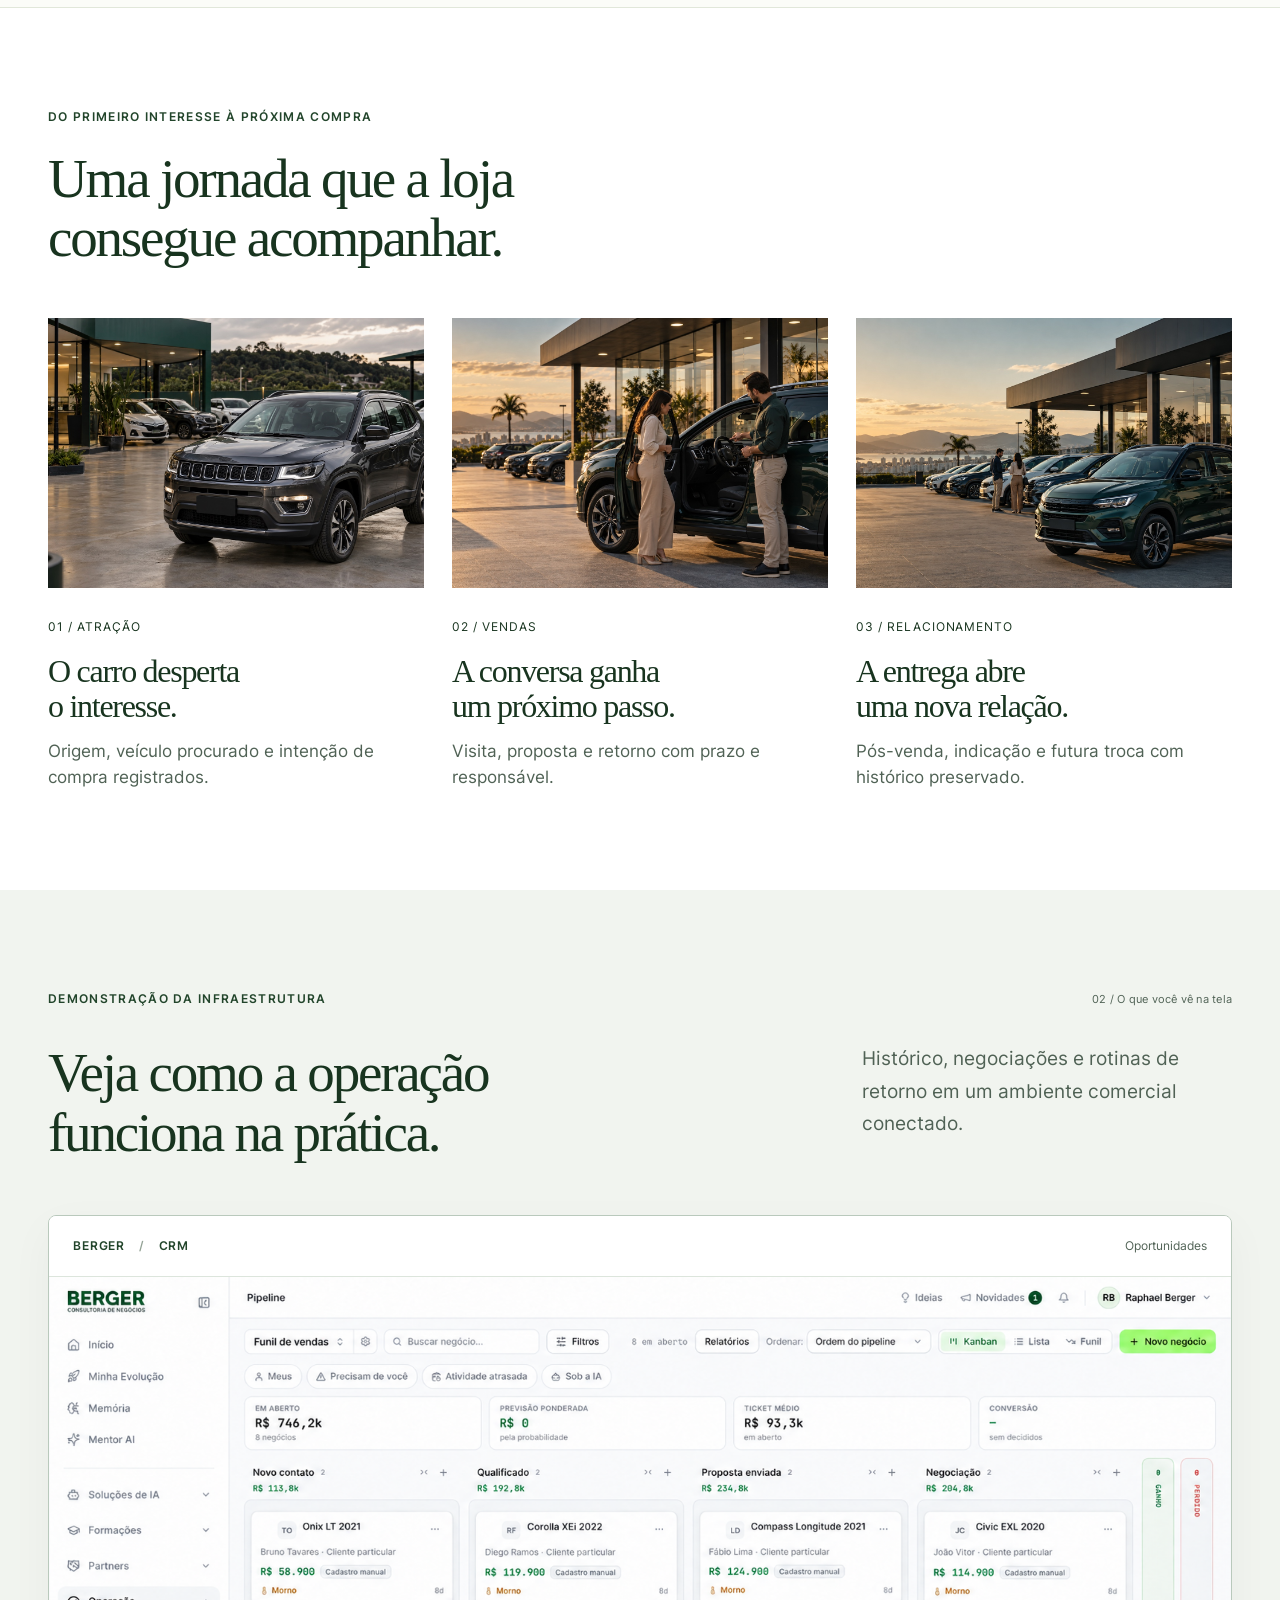
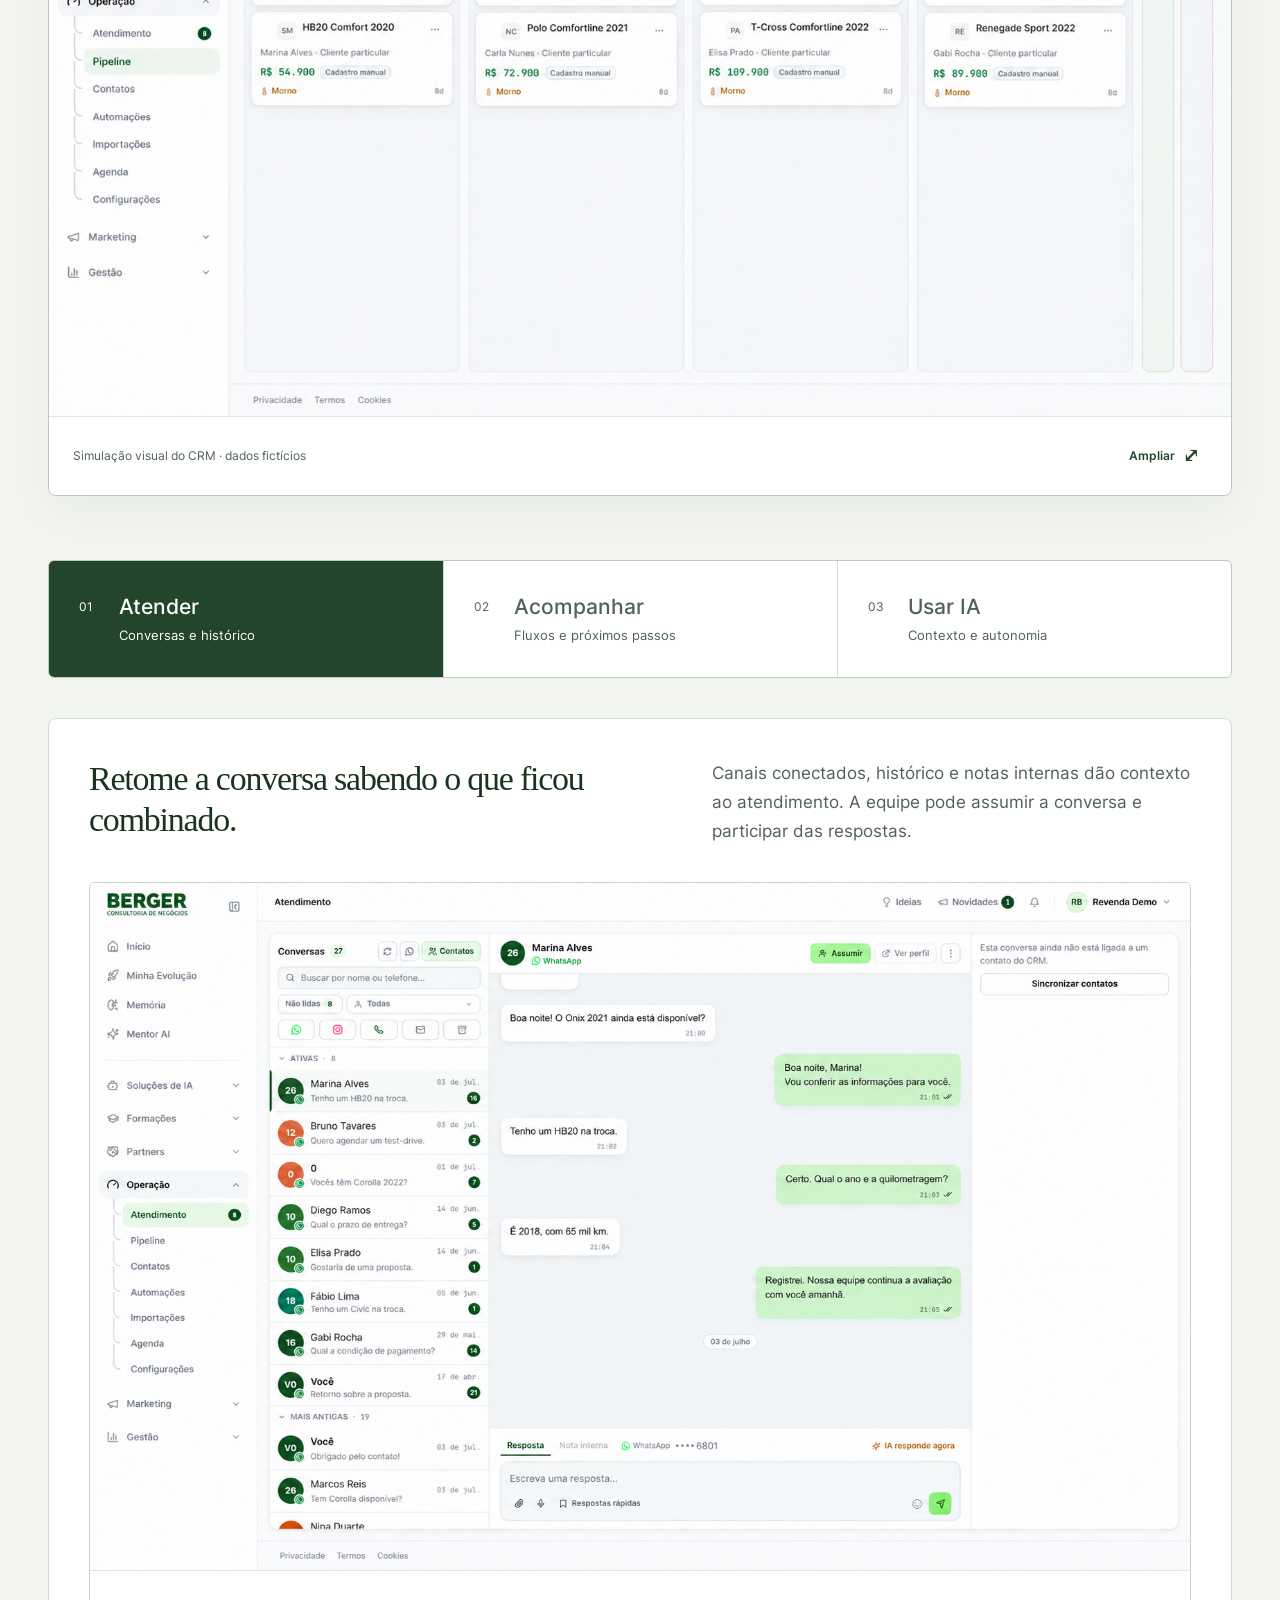
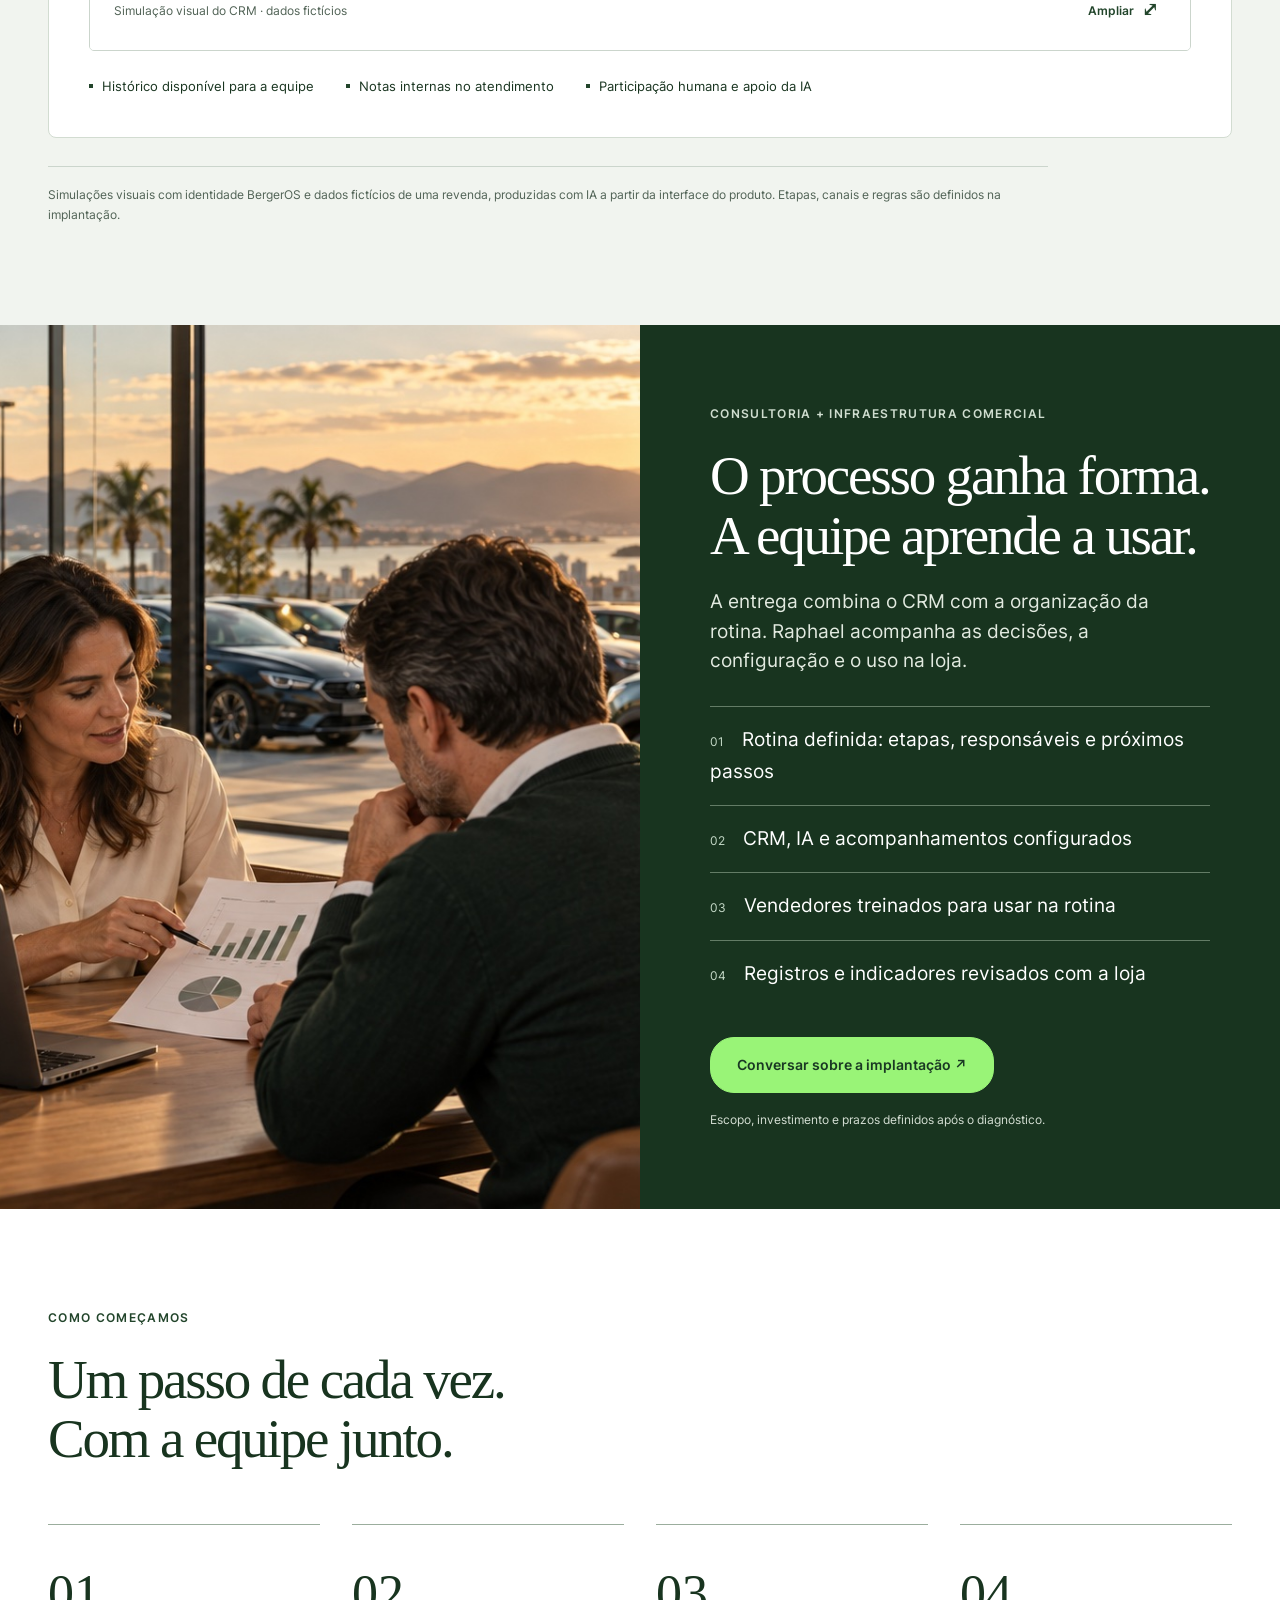
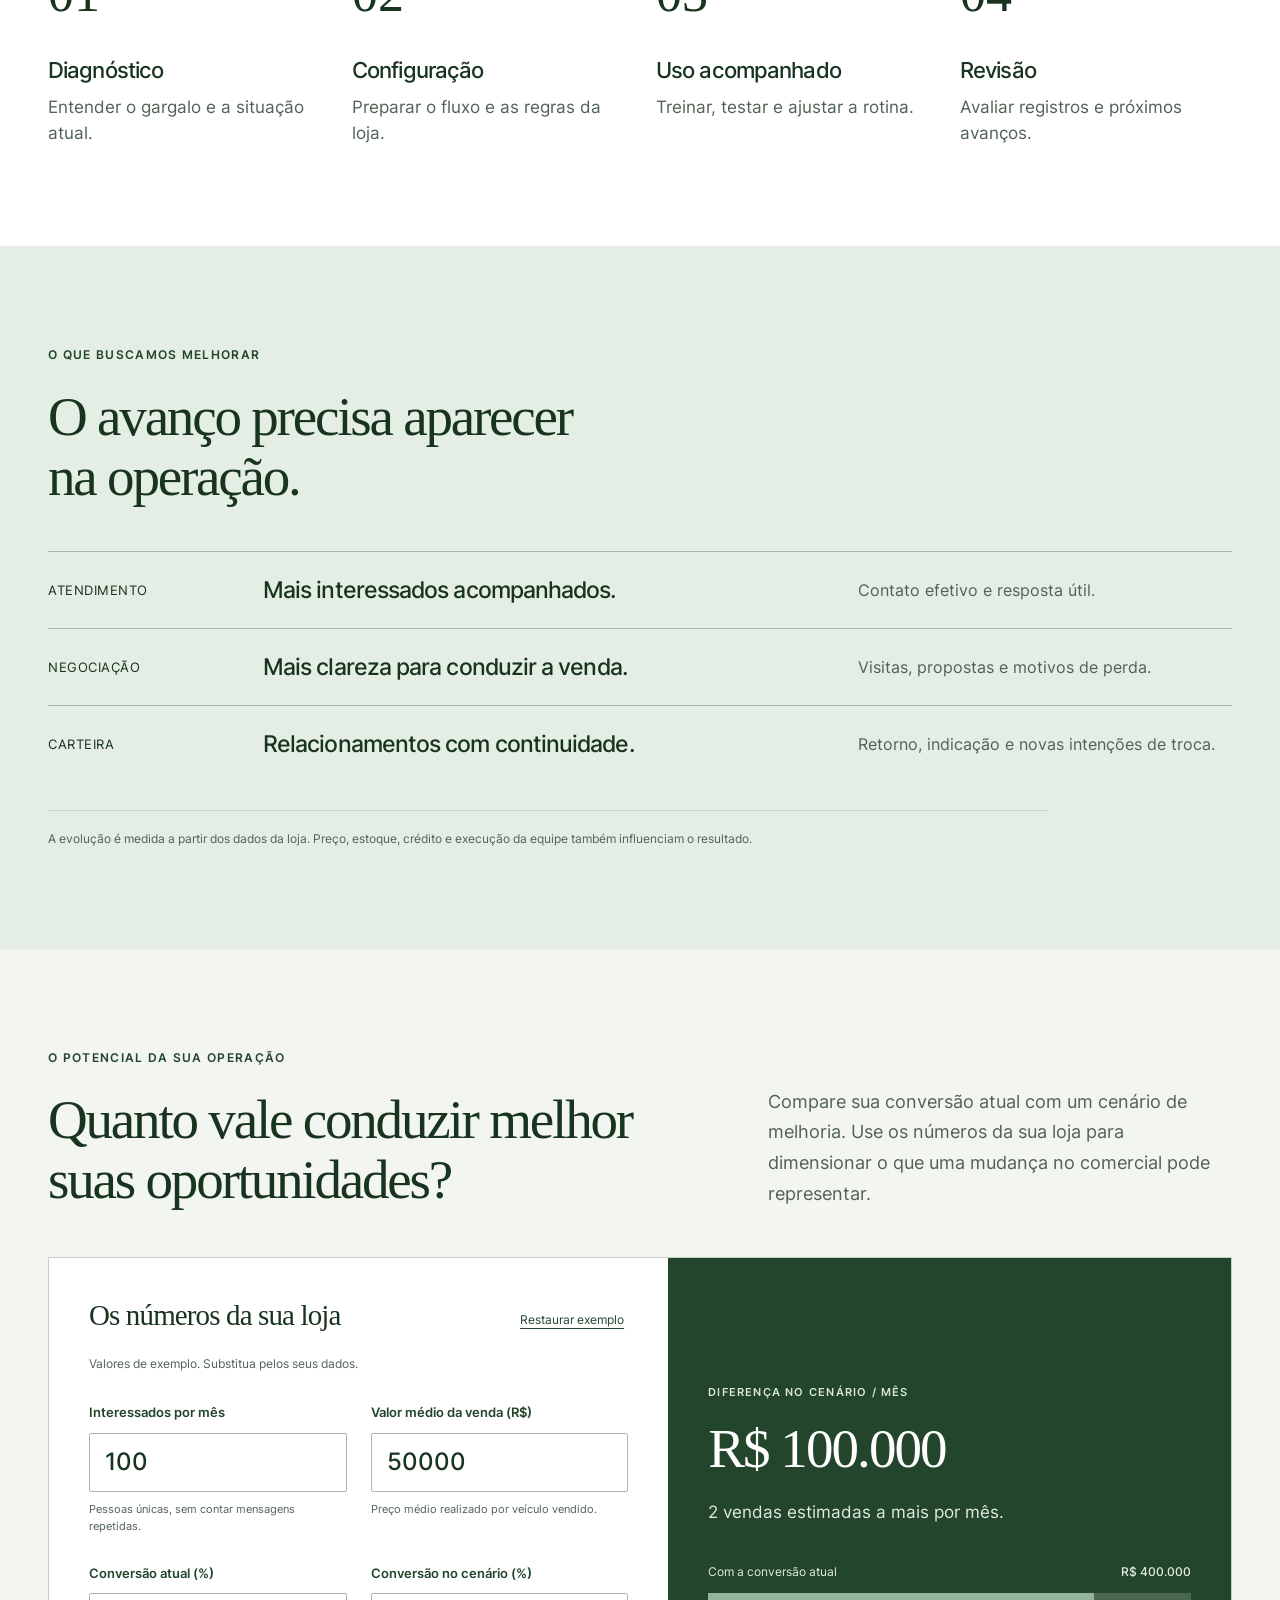
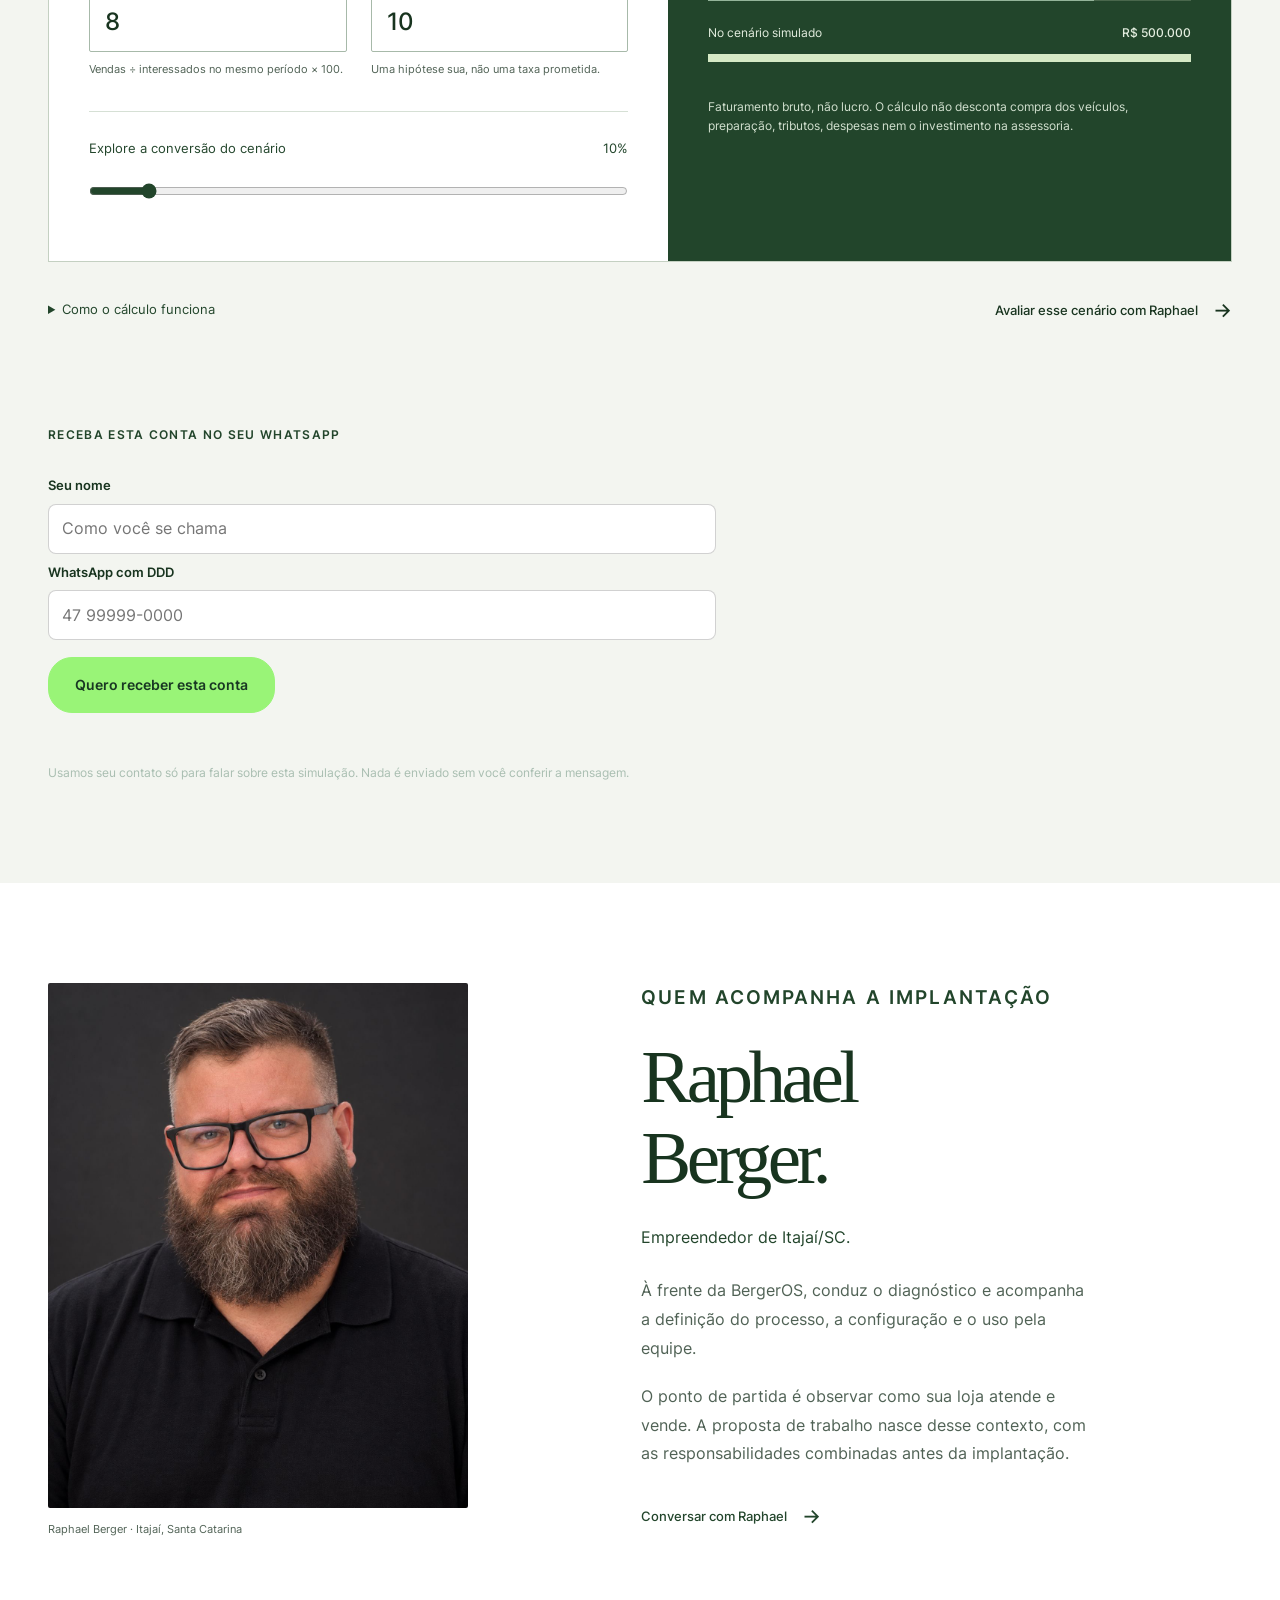
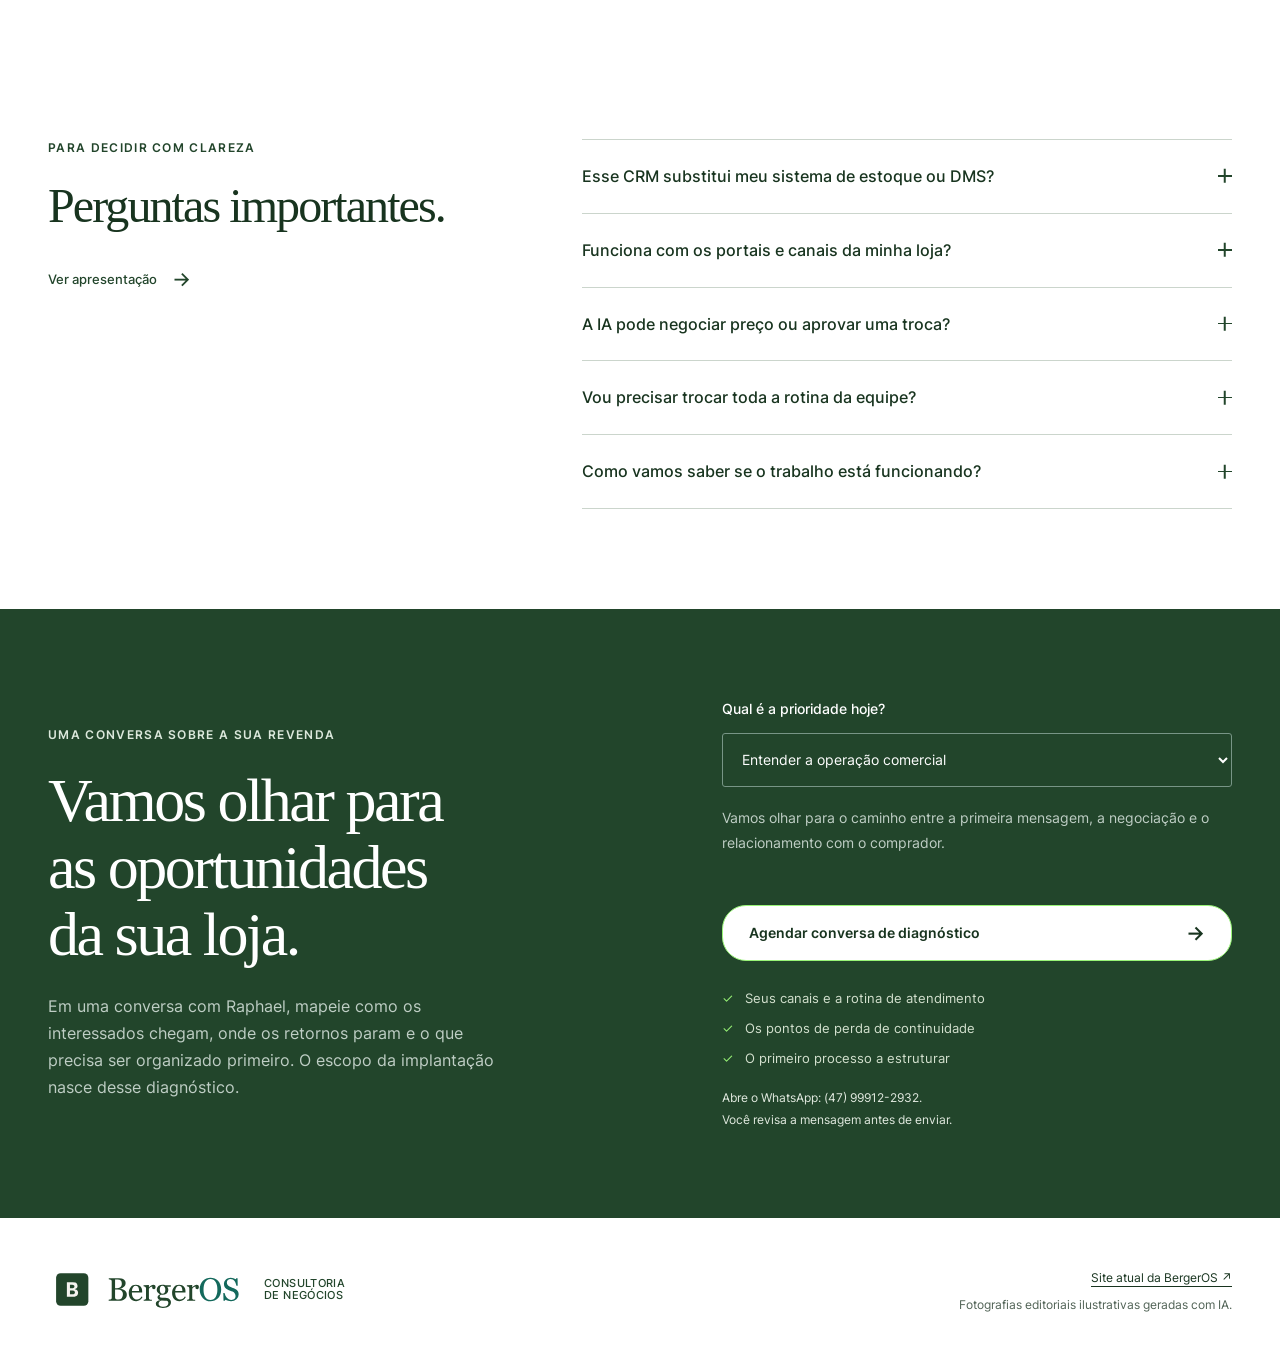
==== commit 8fc1c35a: "Tira "solucao", "automacoes" e "ferramentas" das pecas, e descola 6 titulos Limpeza de vocabulario p" ====
--- a/index.html
+++ b/index.html
@@ -31,22 +31,22 @@
     <button class="menu-toggle" type="button" aria-expanded="false" aria-controls="site-nav">Menu <span aria-hidden="true">☰</span></button>
     <nav id="site-nav" aria-label="Navegação principal"><a href="#oferta">O que entregamos</a><a href="#implantacao">Como implantamos</a><a href="#raphael">Raphael Berger</a><a class="button button-small" href="#diagnostico">Conversar sobre minha loja <span aria-hidden="true">→</span></a></nav>
   </div></header>
-  <main id="conteudo"><section class="editorial-hero" id="inicio" aria-labelledby="hero-title"><img class="hero-photo" src="assets/brand/patio-editorial.jpg" alt="Cena ilustrativa de uma revenda multimarcas ao entardecer" fetchpriority="high"><div class="hero-shade"></div><div class="container hero-content"><p class="eyebrow">BERGER / REVENDA DE VEÍCULOS</p><h1 id="hero-title">Seu próximo comprador<br>já pode estar<br>esperando uma resposta.</h1><p>Organize o atendimento, os retornos e as negociações da sua revenda. Consultoria, CRM e IA com implantação acompanhada por Raphael Berger.</p><a class="button" href="#diagnostico">Quero avaliar minha operação <span aria-hidden="true">→</span></a></div><div class="hero-bottom container"><span>Usados e seminovos · Santa Catarina</span><a href="#solucao">Conheça a solução ↓</a></div></section><section class="section container pain-editorial" id="solucao" aria-labelledby="pain-title"><div class="editorial-heading"><div><p class="eyebrow">O QUE ACONTECE ENTRE O ANÚNCIO E A VENDA</p><h2 id="pain-title">A loja investe para atrair.<br>A oportunidade precisa continuar.</h2></div><p>Portais, redes sociais e o pátio trazem interessados. A venda também depende do que vem depois: responder, entender a procura e combinar o próximo passo.</p></div><div class="pain-scenes">
+  <main id="conteudo"><section class="editorial-hero" id="inicio" aria-labelledby="hero-title"><img class="hero-photo" src="assets/brand/patio-editorial.jpg" alt="Cena ilustrativa de uma revenda multimarcas ao entardecer" fetchpriority="high"><div class="hero-shade"></div><div class="container hero-content"><p class="eyebrow">BERGER / REVENDA DE VEÍCULOS</p><h1 id="hero-title">Seu próximo comprador<br>já pode estar<br>esperando uma resposta.</h1><p>Organize o atendimento, os retornos e as negociações da sua revenda. Consultoria, CRM e IA com implantação acompanhada por Raphael Berger.</p><a class="button" href="raio-x.html">Quero avaliar minha operação <span aria-hidden="true">→</span></a></div><div class="hero-bottom container"><span>Usados e seminovos · Santa Catarina</span><a href="#solucao">Entenda o processo ↓</a></div></section><section class="section container pain-editorial" id="solucao" aria-labelledby="pain-title"><div class="editorial-heading"><div><p class="eyebrow">O QUE ACONTECE ENTRE O ANÚNCIO E A VENDA</p><h2 id="pain-title">A loja investe para atrair.<br>A oportunidade precisa continuar.</h2></div><p>Portais, redes sociais e o pátio trazem interessados. A venda também depende do que vem depois: responder, entender a procura e combinar o próximo passo.</p></div><div class="pain-scenes">
 <article class="pain-scene"><div class="scene-heading"><span class="icon-medallion"><svg class="editorial-icon" viewBox="0 0 64 64" aria-hidden="true"><use href="assets/brand/editorial-icons.svg#clock"/></svg></span><span>01 / ATENDIMENTO</span></div><div class="scene-art night-scene" aria-label="Exemplo: mensagem recebida às 22h14 ainda aguardando retorno"><div class="editorial-time">22<span>:</span>14</div><div class="message-specimen"><span>COMPRADOR</span><p>“Boa noite. Esse carro ainda está disponível?”</p><small>Aguardando retorno</small></div></div><h3>O comprador chega.<br>A loja já fechou.</h3><p>Uma mensagem no sábado à noite pode ficar para segunda. Enquanto espera, o interessado continua pesquisando outras lojas.</p><div class="scene-response"><b>O que precisa mudar</b><span>Uma primeira resposta útil, com contexto para a equipe continuar.</span></div></article>
 <article class="pain-scene"><div class="scene-heading"><span class="icon-medallion"><svg class="editorial-icon" viewBox="0 0 64 64" aria-hidden="true"><use href="assets/brand/editorial-icons.svg#calendar"/></svg></span><span>02 / ACOMPANHAMENTO</span></div><div class="scene-art return-scene"><div class="return-promise">“Te aviso quando chegar.”</div><ol><li><span>TER</span>O comprador conta o que procura.</li><li><span>QUI</span>O veículo chega à loja.</li><li class="missing-return"><span>SEX</span>O retorno ainda não aconteceu.</li></ol></div><h3>O carro chegou.<br>O aviso ficou na memória.</h3><p>O retorno sobre a troca, a proposta e o veículo procurado disputa atenção com o movimento do pátio.</p><div class="scene-response"><b>O que precisa mudar</b><span>Preferência registrada, responsável definido e retorno agendado.</span></div></article>
 <article class="pain-scene"><div class="scene-heading"><span class="icon-medallion"><svg class="editorial-icon" viewBox="0 0 64 64" aria-hidden="true"><use href="assets/brand/editorial-icons.svg#base"/></svg></span><span>03 / RELACIONAMENTO</span></div><div class="scene-art waiting-scene"><div class="editorial-time">15 <small>dias</small></div><div class="waiting-track"><span>Gostou do carro</span><i aria-hidden="true"></i><span>Vai decidir depois</span></div><p>Motivo da espera · interesse · data de retorno</p></div><h3>Ele quer comprar.<br>Só não é agora.</h3><p>Quem espera um financiamento ou a hora certa de trocar pode sumir da rotina. A base de antigos compradores também fica sem acompanhamento.</p><div class="scene-response"><b>O que precisa mudar</b><span>Retomadas com motivo, prazo e histórico, respeitando o interesse do comprador.</span></div></article>
-<article class="pain-scene"><div class="scene-heading"><span class="icon-medallion"><svg class="editorial-icon" viewBox="0 0 64 64" aria-hidden="true"><use href="assets/brand/editorial-icons.svg#chart"/></svg></span><span>04 / GESTÃO</span></div><div class="scene-art questions-scene"><div><span>Interessados que chegaram</span><b>Quantos?</b></div><div><span>Visitas e test-drives realizados</span><b>Quais?</b></div><div><span>Propostas sem próximo passo</span><b>Com quem?</b></div></div><h3>O mês termina.<br>As perguntas continuam.</h3><p>Sem registros consistentes, fica difícil saber qual canal trouxe negócios, onde as negociações pararam e quem precisa de ajuda.</p><div class="scene-response"><b>O que precisa mudar</b><span>Indicadores do processo para orientar a próxima decisão com a equipe.</span></div></article></div><p class="source-note">Situações ilustrativas da rotina comercial. O diagnóstico identifica quais acontecem na sua loja.</p><div class="pain-cta"><p>Qual dessas situações se repete na sua revenda?</p><a class="button" href="#diagnostico">Conversar sobre minha loja <span aria-hidden="true">→</span></a></div></section><section class="section solution-editorial"><div class="container"><p class="eyebrow">A SOLUÇÃO BERGER</p><h2>Clareza para gerir.<br>Estrutura para vender.</h2><div class="solution-columns"><article><span class="icon-medallion"><svg class="editorial-icon" viewBox="0 0 64 64" aria-hidden="true"><use href="assets/brand/editorial-icons.svg#process"/></svg></span><span>01 / PROCESSO</span><h3>Consultoria próxima<br>da operação.</h3><p>Raphael define a rotina com a loja e acompanha o uso pela equipe.</p></article><article><span class="icon-medallion"><svg class="editorial-icon" viewBox="0 0 64 64" aria-hidden="true"><use href="assets/brand/editorial-icons.svg#focus"/></svg></span><span>02 / CONTROLE</span><h3>Um CRM que mantém<br>o contexto.</h3><p>Contatos, conversas, oportunidades e próximos passos organizados.</p></article><article><span class="icon-medallion"><svg class="editorial-icon" viewBox="0 0 64 64" aria-hidden="true"><use href="assets/brand/editorial-icons.svg#growth"/></svg></span><span>03 / CONTINUIDADE</span><h3>IA aplicada<br>ao trabalho.</h3><p>Apoio ao atendimento e aos retornos, com informações e limites aprovados.</p></article></div></div></section><section class="section channel-section" id="canais" aria-labelledby="channel-title"><div class="container"><div class="editorial-heading"><div><p class="eyebrow">COMO A ESTRUTURA SE CONECTA</p><h2 id="channel-title">Vários caminhos de entrada.<br>Um processo para continuar.</h2></div><p>A BergerOS organiza o caminho entre o canal de origem, a conversa e o trabalho do vendedor. O CRM preserva o contexto; a consultoria define como a equipe usa essa informação.</p></div><div class="flow-controls" hidden><button type="button" id="toggle-flow-motion" aria-pressed="false" aria-controls="channel-flow"><span class="motion-control-icon" aria-hidden="true">Ⅱ</span><span class="motion-control-label">Pausar animação</span></button></div><div class="channel-map" id="channel-flow"><svg class="channel-paths" aria-hidden="true" focusable="false"></svg><div class="channel-origins"><p class="map-label">01 / ONDE O COMPRADOR CHEGA</p><ul><li><svg class="editorial-icon" viewBox="0 0 64 64" aria-hidden="true"><use href="assets/brand/editorial-icons.svg#portal"/></svg><div><b>Portais de veículos</b><span>Webmotors, OLX, iCarros</span></div></li><li><svg class="editorial-icon" viewBox="0 0 64 64" aria-hidden="true"><use href="assets/brand/editorial-icons.svg#site"/></svg><div><b>Site da loja</b><span>Formulários e contatos</span></div></li><li><svg class="editorial-icon" viewBox="0 0 64 64" aria-hidden="true"><use href="assets/brand/editorial-icons.svg#social"/></svg><div><b>Instagram</b><span>Interesse pelo perfil</span></div></li><li><svg class="editorial-icon" viewBox="0 0 64 64" aria-hidden="true"><use href="assets/brand/editorial-icons.svg#chat"/></svg><div><b>WhatsApp</b><span>Conversas da loja</span></div></li><li><svg class="editorial-icon" viewBox="0 0 64 64" aria-hidden="true"><use href="assets/brand/editorial-icons.svg#base"/></svg><div><b>Sua base de clientes</b><span>Compradores e interessados</span></div></li></ul></div><div class="channel-core"><p class="map-label">02 / O CONTEXTO FICA NA LOJA</p><svg class="hub-drawing" viewBox="0 0 300 300" role="img" aria-label="CRM BergerOS no centro do processo comercial"><circle cx="150" cy="150" r="140" fill="#f0f5ea"/><circle cx="150" cy="150" r="117" fill="none" stroke="#c6d5be" stroke-width="1"/><path class="hub-orbit" d="M33 150a117 117 0 0 1 117-117M267 150a117 117 0 0 1-117 117" fill="none" stroke="#386b39" stroke-width="2"/><path d="M54 81l25 18M246 81l-25 18M54 219l25-18M246 219l-25-18" stroke="#90ad82"/><circle cx="150" cy="150" r="86" fill="#22452b"/><text x="150" y="146" text-anchor="middle" font-family="Georgia,'Times New Roman',serif" font-size="34" font-weight="400" letter-spacing="-0.5" fill="#f5f4ef">Berger<tspan fill="#99f477">OS</tspan></text><text x="150" y="168" text-anchor="middle" font-family="Arial,sans-serif" font-size="12" letter-spacing="3" fill="#99f477">CRM<tspan fill="#f5f4ef"> + IA</tspan></text><g class="hub-orbit" fill="#9df36f" stroke="#22452b" stroke-width="1.5"><circle cx="150" cy="33" r="6"/><circle cx="267" cy="150" r="6"/><circle cx="150" cy="267" r="6"/><circle cx="33" cy="150" r="6"/></g></svg><p>Registrar. Organizar. Acompanhar.</p><div class="core-fields"><span>Origem</span><span>Interesse</span><span>Histórico</span><span>Próximo passo</span></div></div><div class="channel-outcomes"><p class="map-label">03 / A EQUIPE DÁ CONTINUIDADE</p><ul><li><span class="icon-medallion"><svg class="editorial-icon" viewBox="0 0 64 64" aria-hidden="true"><use href="assets/brand/editorial-icons.svg#chat"/></svg></span><div><h3>Atender com contexto</h3><p>Conversa, interesse e histórico.</p></div></li><li><span class="icon-medallion"><svg class="editorial-icon" viewBox="0 0 64 64" aria-hidden="true"><use href="assets/brand/editorial-icons.svg#calendar"/></svg></span><div><h3>Conduzir a visita</h3><p>Agenda, responsável e retorno.</p></div></li><li><span class="icon-medallion"><svg class="editorial-icon" viewBox="0 0 64 64" aria-hidden="true"><use href="assets/brand/editorial-icons.svg#growth"/></svg></span><div><h3>Cultivar a carteira</h3><p>Pós-venda e novas intenções de compra.</p></div></li></ul></div></div><div class="map-foundation"><div><svg class="editorial-icon" viewBox="0 0 64 64" aria-hidden="true"><use href="assets/brand/editorial-icons.svg#chart"/></svg><p><b>Gestão por indicadores</b><span>Ver os avanços e os pontos de atenção.</span></p></div><div><svg class="editorial-icon" viewBox="0 0 64 64" aria-hidden="true"><use href="assets/brand/editorial-icons.svg#process"/></svg><p><b>Equipe orientada</b><span>Processo combinado e uso acompanhado.</span></p></div></div><p class="source-note">Fluxo conceitual. Portais são exemplos de origem dos contatos. Conexões, permissões e formas de entrada no CRM são avaliadas por canal antes da implantação.</p></div></section><section class="section container" id="jornada"><p class="eyebrow">DO PRIMEIRO INTERESSE À PRÓXIMA COMPRA</p><h2>Uma jornada que a loja<br>consegue acompanhar.</h2><div class="photo-journey"><article><img src="assets/brand/veiculo-editorial.jpg" alt="Veículo em destaque no pátio de uma revenda, imagem ilustrativa" loading="lazy"><span>01 / ATRAÇÃO</span><h3>O carro desperta<br>o interesse.</h3><p>Origem, veículo procurado e intenção de compra registrados.</p></article><article><img src="assets/brand/atendimento-editorial.jpg" alt="Visita de comprador à revenda, imagem ilustrativa" loading="lazy"><span>02 / VENDAS</span><h3>A conversa ganha<br>um próximo passo.</h3><p>Visita, proposta e retorno com prazo e responsável.</p></article><article><img src="assets/brand/patio-editorial.jpg" alt="Pátio de revenda ao entardecer, imagem ilustrativa" loading="lazy"><span>03 / RELACIONAMENTO</span><h3>A entrega abre<br>uma nova relação.</h3><p>Pós-venda, indicação e futura troca com histórico preservado.</p></article></div></section><section class="product-section section" id="infraestrutura" aria-labelledby="product-title"><div class="container">
-      <div class="section-top"><p class="eyebrow">Demonstração da infraestrutura</p><p class="section-number" aria-hidden="true">02 / Ferramentas em uso</p></div>
+<article class="pain-scene"><div class="scene-heading"><span class="icon-medallion"><svg class="editorial-icon" viewBox="0 0 64 64" aria-hidden="true"><use href="assets/brand/editorial-icons.svg#chart"/></svg></span><span>04 / GESTÃO</span></div><div class="scene-art questions-scene"><div><span>Interessados que chegaram</span><b>Quantos?</b></div><div><span>Visitas e test-drives realizados</span><b>Quais?</b></div><div><span>Propostas sem próximo passo</span><b>Com quem?</b></div></div><h3>O mês termina.<br>As perguntas continuam.</h3><p>Sem registros consistentes, fica difícil saber qual canal trouxe negócios, onde as negociações pararam e quem precisa de ajuda.</p><div class="scene-response"><b>O que precisa mudar</b><span>Indicadores do processo para orientar a próxima decisão com a equipe.</span></div></article></div><p class="source-note">Situações ilustrativas da rotina comercial. O diagnóstico identifica quais acontecem na sua loja.</p><div class="pain-cta"><p>Qual dessas situações se repete na sua revenda?</p><a class="button" href="#diagnostico">Conversar sobre minha loja <span aria-hidden="true">→</span></a></div></section><section class="section solution-editorial"><div class="container"><p class="eyebrow">O PROCESSO</p><h2>Clareza para gerir.<br>Estrutura para vender.</h2><div class="solution-columns"><article><span class="icon-medallion"><svg class="editorial-icon" viewBox="0 0 64 64" aria-hidden="true"><use href="assets/brand/editorial-icons.svg#process"/></svg></span><span>01 / PROCESSO</span><h3>Consultoria próxima <br>da operação.</h3><p>Raphael define a rotina com a loja e acompanha o uso pela equipe.</p></article><article><span class="icon-medallion"><svg class="editorial-icon" viewBox="0 0 64 64" aria-hidden="true"><use href="assets/brand/editorial-icons.svg#focus"/></svg></span><span>02 / CONTROLE</span><h3>Um CRM que mantém <br>o contexto.</h3><p>Contatos, conversas, oportunidades e próximos passos organizados.</p></article><article><span class="icon-medallion"><svg class="editorial-icon" viewBox="0 0 64 64" aria-hidden="true"><use href="assets/brand/editorial-icons.svg#growth"/></svg></span><span>03 / CONTINUIDADE</span><h3>IA aplicada <br>ao trabalho.</h3><p>Apoio ao atendimento e aos retornos, com informações e limites aprovados.</p></article></div></div></section><section class="section channel-section" id="canais" aria-labelledby="channel-title"><div class="container"><div class="editorial-heading"><div><p class="eyebrow">COMO A ESTRUTURA SE CONECTA</p><h2 id="channel-title">Vários caminhos de entrada.<br>Um processo para continuar.</h2></div><p>A BergerOS organiza o caminho entre o canal de origem, a conversa e o trabalho do vendedor. O CRM preserva o contexto; a consultoria define como a equipe usa essa informação.</p></div><div class="flow-controls" hidden><button type="button" id="toggle-flow-motion" aria-pressed="false" aria-controls="channel-flow"><span class="motion-control-icon" aria-hidden="true">Ⅱ</span><span class="motion-control-label">Pausar animação</span></button></div><div class="channel-map" id="channel-flow"><svg class="channel-paths" aria-hidden="true" focusable="false"></svg><div class="channel-origins"><p class="map-label">01 / ONDE O COMPRADOR CHEGA</p><ul><li><svg class="editorial-icon" viewBox="0 0 64 64" aria-hidden="true"><use href="assets/brand/editorial-icons.svg#portal"/></svg><div><b>Portais de veículos</b><span>Webmotors, OLX, iCarros</span></div></li><li><svg class="editorial-icon" viewBox="0 0 64 64" aria-hidden="true"><use href="assets/brand/editorial-icons.svg#site"/></svg><div><b>Site da loja</b><span>Formulários e contatos</span></div></li><li><svg class="editorial-icon" viewBox="0 0 64 64" aria-hidden="true"><use href="assets/brand/editorial-icons.svg#social"/></svg><div><b>Instagram</b><span>Interesse pelo perfil</span></div></li><li><svg class="editorial-icon" viewBox="0 0 64 64" aria-hidden="true"><use href="assets/brand/editorial-icons.svg#chat"/></svg><div><b>WhatsApp</b><span>Conversas da loja</span></div></li><li><svg class="editorial-icon" viewBox="0 0 64 64" aria-hidden="true"><use href="assets/brand/editorial-icons.svg#base"/></svg><div><b>Sua base de clientes</b><span>Compradores e interessados</span></div></li></ul></div><div class="channel-core"><p class="map-label">02 / O CONTEXTO FICA NA LOJA</p><svg class="hub-drawing" viewBox="0 0 300 300" role="img" aria-label="CRM BergerOS no centro do processo comercial"><circle cx="150" cy="150" r="140" fill="#f0f5ea"/><circle cx="150" cy="150" r="117" fill="none" stroke="#c6d5be" stroke-width="1"/><path class="hub-orbit" d="M33 150a117 117 0 0 1 117-117M267 150a117 117 0 0 1-117 117" fill="none" stroke="#386b39" stroke-width="2"/><path d="M54 81l25 18M246 81l-25 18M54 219l25-18M246 219l-25-18" stroke="#90ad82"/><circle cx="150" cy="150" r="86" fill="#22452b"/><text x="150" y="146" text-anchor="middle" font-family="Georgia,'Times New Roman',serif" font-size="34" font-weight="400" letter-spacing="-0.5" fill="#f5f4ef">Berger<tspan fill="#99f477">OS</tspan></text><text x="150" y="168" text-anchor="middle" font-family="Arial,sans-serif" font-size="12" letter-spacing="3" fill="#99f477">CRM<tspan fill="#f5f4ef"> + IA</tspan></text><g class="hub-orbit" fill="#9df36f" stroke="#22452b" stroke-width="1.5"><circle cx="150" cy="33" r="6"/><circle cx="267" cy="150" r="6"/><circle cx="150" cy="267" r="6"/><circle cx="33" cy="150" r="6"/></g></svg><p>Registrar. Organizar. Acompanhar.</p><div class="core-fields"><span>Origem</span><span>Interesse</span><span>Histórico</span><span>Próximo passo</span></div></div><div class="channel-outcomes"><p class="map-label">03 / A EQUIPE DÁ CONTINUIDADE</p><ul><li><span class="icon-medallion"><svg class="editorial-icon" viewBox="0 0 64 64" aria-hidden="true"><use href="assets/brand/editorial-icons.svg#chat"/></svg></span><div><h3>Atender com contexto</h3><p>Conversa, interesse e histórico.</p></div></li><li><span class="icon-medallion"><svg class="editorial-icon" viewBox="0 0 64 64" aria-hidden="true"><use href="assets/brand/editorial-icons.svg#calendar"/></svg></span><div><h3>Conduzir a visita</h3><p>Agenda, responsável e retorno.</p></div></li><li><span class="icon-medallion"><svg class="editorial-icon" viewBox="0 0 64 64" aria-hidden="true"><use href="assets/brand/editorial-icons.svg#growth"/></svg></span><div><h3>Cultivar a carteira</h3><p>Pós-venda e novas intenções de compra.</p></div></li></ul></div></div><div class="map-foundation"><div><svg class="editorial-icon" viewBox="0 0 64 64" aria-hidden="true"><use href="assets/brand/editorial-icons.svg#chart"/></svg><p><b>Gestão por indicadores</b><span>Ver os avanços e os pontos de atenção.</span></p></div><div><svg class="editorial-icon" viewBox="0 0 64 64" aria-hidden="true"><use href="assets/brand/editorial-icons.svg#process"/></svg><p><b>Equipe orientada</b><span>Processo combinado e uso acompanhado.</span></p></div></div><p class="source-note">Fluxo conceitual. Portais são exemplos de origem dos contatos. Conexões, permissões e formas de entrada no CRM são avaliadas por canal antes da implantação.</p></div></section><section class="section container" id="jornada"><p class="eyebrow">DO PRIMEIRO INTERESSE À PRÓXIMA COMPRA</p><h2>Uma jornada que a loja<br>consegue acompanhar.</h2><div class="photo-journey"><article><img src="assets/brand/veiculo-editorial.jpg" alt="Veículo em destaque no pátio de uma revenda, imagem ilustrativa" loading="lazy"><span>01 / ATRAÇÃO</span><h3>O carro desperta <br>o interesse.</h3><p>Origem, veículo procurado e intenção de compra registrados.</p></article><article><img src="assets/brand/atendimento-editorial.jpg" alt="Visita de comprador à revenda, imagem ilustrativa" loading="lazy"><span>02 / VENDAS</span><h3>A conversa ganha <br>um próximo passo.</h3><p>Visita, proposta e retorno com prazo e responsável.</p></article><article><img src="assets/brand/patio-editorial.jpg" alt="Pátio de revenda ao entardecer, imagem ilustrativa" loading="lazy"><span>03 / RELACIONAMENTO</span><h3>A entrega abre <br>uma nova relação.</h3><p>Pós-venda, indicação e futura troca com histórico preservado.</p></article></div></section><section class="product-section section" id="infraestrutura" aria-labelledby="product-title"><div class="container">
+      <div class="section-top"><p class="eyebrow">Demonstração da infraestrutura</p><p class="section-number" aria-hidden="true">02 / O que você vê na tela</p></div>
       <div class="product-heading"><h2 id="product-title">Veja como a operação<br>funciona na prática.</h2><p>Histórico, negociações e rotinas de retorno em um ambiente comercial conectado.</p></div>
       <figure class="hero-proof"><div class="figure-label"><span>BERGER <span class="frame-divider">/</span> CRM</span><span>Oportunidades</span></div><div class="screen-crop hero-screen"><svg viewBox="0 0 3200 2000" role="img" aria-label="Simulação visual do pipeline com veículos, clientes fictícios e identidade BergerOS."><image href="assets/product/berger-pipeline.png" width="3200" height="2000"/></svg></div><figcaption><span>Simulação visual do CRM · dados fictícios</span><button class="expand-screen" type="button" data-image="assets/product/berger-pipeline.png" data-crop="assets/product/berger-pipeline.png" data-title="Pipeline e acompanhamento comercial" aria-haspopup="dialog">Ampliar <span aria-hidden="true">⤢</span></button></figcaption></figure><div class="workbench">
         <div class="tour-tabs" role="tablist" aria-label="Explorar a infraestrutura" aria-orientation="horizontal"><button type="button" id="tab-atendimento" role="tab" aria-selected="true" aria-controls="panel-atendimento" tabindex="0"><span>01</span><b>Atender</b><small>Conversas e histórico</small><i aria-hidden="true">↗</i></button><button type="button" id="tab-automacao" role="tab" aria-selected="false" aria-controls="panel-automacao" tabindex="-1"><span>02</span><b>Acompanhar</b><small>Fluxos e próximos passos</small><i aria-hidden="true">↗</i></button><button type="button" id="tab-autonomia" role="tab" aria-selected="false" aria-controls="panel-autonomia" tabindex="-1"><span>03</span><b>Usar IA</b><small>Contexto e autonomia</small><i aria-hidden="true">↗</i></button></div>
         <div class="tour-panel" id="panel-atendimento" role="tabpanel" aria-labelledby="tab-atendimento" tabindex="0"><div class="panel-copy"><h3>Retome a conversa sabendo o que ficou combinado.</h3><p>Canais conectados, histórico e notas internas dão contexto ao atendimento. A equipe pode assumir a conversa e participar das respostas.</p></div><figure class="product-figure"><div class="screen-crop inbox-screen"><svg viewBox="0 0 3200 2000" role="img" aria-label="Simulação visual de atendimento sobre um Onix e avaliação de troca, com identidade BergerOS."><image href="assets/product/berger-atendimento.png" width="3200" height="2000"/></svg></div><figcaption><span>Simulação visual do CRM · dados fictícios</span><button class="expand-screen" type="button" data-image="assets/product/berger-atendimento.png" data-crop="assets/product/berger-atendimento.png" data-title="Atendimento e histórico" aria-haspopup="dialog">Ampliar <span aria-hidden="true">⤢</span></button></figcaption></figure><ul class="proof-points"><li>Histórico disponível para a equipe</li><li>Notas internas no atendimento</li><li>Participação humana e apoio da IA</li></ul></div>
-        <div class="tour-panel" id="panel-automacao" role="tabpanel" aria-labelledby="tab-automacao" tabindex="0" hidden><div class="panel-copy"><h3>Defina como o contato continua no processo.</h3><p>Gatilhos, condições e ações organizam rotinas de acompanhamento. Cada fluxo precisa de configuração e validação com a equipe.</p></div><div class="automation-layout"><figure class="product-figure"><div class="screen-crop automation-screen"><svg viewBox="1150 350 700 1250" role="img" aria-label="Simulação visual do editor de automação para retorno após visita."><image href="assets/product/berger-automacao.png" width="2880" height="1800"/></svg></div><figcaption><span>Simulação visual · fluxo de retorno após visita</span><button class="expand-screen" type="button" data-image="assets/product/berger-automacao.png" data-crop="assets/product/berger-automacao.png" data-title="Editor de automação: fluxo completo" aria-haspopup="dialog">Ampliar <span aria-hidden="true">⤢</span></button></figcaption></figure><div class="flow-reading"><span class="eyebrow">O que o editor mostra</span><ol><li><b>Entrada</b><p>Um evento inicia o fluxo.</p></li><li><b>Condição</b><p>Uma regra define o caminho.</p></li><li><b>Ação</b><p>O sistema executa o passo configurado.</p></li></ol><p class="minor-note">Na revenda, o desenho pode apoiar retornos, atualização de contatos e relacionamento com a base.</p></div></div></div>
+        <div class="tour-panel" id="panel-automacao" role="tabpanel" aria-labelledby="tab-automacao" tabindex="0" hidden><div class="panel-copy"><h3>Defina como o contato continua no processo.</h3><p>Gatilhos, condições e ações organizam rotinas de acompanhamento. Cada fluxo precisa de configuração e validação com a equipe.</p></div><div class="automation-layout"><figure class="product-figure"><div class="screen-crop automation-screen"><svg viewBox="1150 350 700 1250" role="img" aria-label="Simulação visual do editor de fluxo para retorno após visita."><image href="assets/product/berger-automacao.png" width="2880" height="1800"/></svg></div><figcaption><span>Simulação visual · fluxo de retorno após visita</span><button class="expand-screen" type="button" data-image="assets/product/berger-automacao.png" data-crop="assets/product/berger-automacao.png" data-title="Editor de fluxo: visão completa" aria-haspopup="dialog">Ampliar <span aria-hidden="true">⤢</span></button></figcaption></figure><div class="flow-reading"><span class="eyebrow">O que o editor mostra</span><ol><li><b>Entrada</b><p>Um evento inicia o fluxo.</p></li><li><b>Condição</b><p>Uma regra define o caminho.</p></li><li><b>Ação</b><p>A IA executa o passo configurado.</p></li></ol><p class="minor-note">Na revenda, o desenho pode apoiar retornos, atualização de contatos e relacionamento com a base.</p></div></div></div>
         <div class="tour-panel" id="panel-autonomia" role="tabpanel" aria-labelledby="tab-autonomia" tabindex="0" hidden><div class="panel-copy"><h3>A empresa define até onde a IA pode agir.</h3><p>Memória, catálogo e histórico disponível dão contexto. A autonomia é configurada por área, com ações que podem exigir aprovação.</p></div><figure class="product-figure"><div class="screen-crop autonomy-screen"><svg viewBox="0 0 2880 1800" role="img" aria-label="Simulação visual da configuração de autonomia da IA para uma revenda, preservando os quatro níveis existentes."><image href="assets/product/berger-autonomia.png" width="2880" height="1800"/></svg></div><figcaption><span>Simulação visual · autonomia configurada por área</span><button class="expand-screen" type="button" data-image="assets/product/berger-autonomia.png" data-crop="assets/product/berger-autonomia.png" data-title="Níveis de autonomia da IA" aria-haspopup="dialog">Ampliar <span aria-hidden="true">⤢</span></button></figcaption></figure><ol class="autonomy-levels"><li><span>1</span> Observar</li><li><span>2</span> Sugerir</li><li><span>3</span> Agir com aprovação</li><li><span>4</span> Agir dentro das regras</li></ol><p class="minor-note">Preço, troca, financiamento e exceções dependem das informações aprovadas e da decisão dos responsáveis da loja.</p></div>
       </div>
       
       <p class="source-note">Simulações visuais com identidade BergerOS e dados fictícios de uma revenda, produzidas com IA a partir da interface do produto. Etapas, canais e regras são definidos na implantação.</p>
-    </div></section><section class="offer-editorial" id="oferta"><div class="offer-photo"><img src="assets/brand/gestao-editorial.jpg" alt="Cena ilustrativa de gestores revisando a operação em uma revenda" loading="lazy"></div><div class="offer-copy"><p class="eyebrow">CONSULTORIA + INFRAESTRUTURA COMERCIAL</p><h2>O processo ganha forma.<br>A equipe aprende a usar.</h2><p>A entrega combina o CRM com a organização da rotina. Raphael acompanha as decisões, a configuração e o uso na loja.</p><ol><li>Rotina definida: etapas, responsáveis e próximos passos</li><li>CRM, IA e acompanhamentos configurados</li><li>Vendedores treinados para usar na rotina</li><li>Registros e indicadores revisados com a loja</li></ol><a class="button" href="#diagnostico">Conversar sobre a implantação ↗</a><small>Escopo, investimento e prazos definidos após o diagnóstico.</small></div></section><section class="section container" id="implantacao"><p class="eyebrow">COMO COMEÇAMOS</p><h2>Um passo de cada vez.<br>Com a equipe junto.</h2><ol class="editorial-steps"><li><b>01</b><h3>Diagnóstico</h3><p>Entender o gargalo e a situação atual.</p></li><li><b>02</b><h3>Configuração</h3><p>Preparar o fluxo e as regras da loja.</p></li><li><b>03</b><h3>Uso acompanhado</h3><p>Treinar, testar e ajustar a rotina.</p></li><li><b>04</b><h3>Revisão</h3><p>Avaliar registros e próximos avanços.</p></li></ol></section><section class="section results-editorial"><div class="container"><p class="eyebrow">O QUE BUSCAMOS MELHORAR</p><h2>O avanço precisa aparecer<br>na operação.</h2><div class="result-lines"><div><span>Atendimento</span><h3>Mais interessados acompanhados.</h3><p>Contato efetivo e resposta útil.</p></div><div><span>Negociação</span><h3>Mais clareza para conduzir a venda.</h3><p>Visitas, propostas e motivos de perda.</p></div><div><span>Carteira</span><h3>Relacionamentos com continuidade.</h3><p>Retorno, indicação e novas intenções de troca.</p></div></div><p class="source-note">A evolução é medida a partir dos dados da loja. Preço, estoque, crédito e execução da equipe também influenciam o resultado.</p></div></section><section class="section calculator-section" id="simulador" aria-labelledby="calculator-title"><div class="container"><div class="calculator-heading"><div><p class="eyebrow">O POTENCIAL DA SUA OPERAÇÃO</p><h2 id="calculator-title">Quanto vale conduzir melhor<br>suas oportunidades?</h2></div><p>Compare sua conversão atual com um cenário de melhoria. Use os números da sua loja para dimensionar o que uma mudança no comercial pode representar.</p></div><div class="revenue-calculator"><form id="revenue-form" class="calculator-inputs" novalidate><div class="calculator-form-top"><h3>Os números da sua loja</h3><button type="button" id="reset-calculator">Restaurar exemplo</button></div><p class="calculator-example" id="calculator-example">Valores de exemplo. Substitua pelos seus dados.</p><div class="calculator-fields"><div class="calculator-field"><label for="monthly-contacts">Interessados por mês</label><input type="number" id="monthly-contacts" name="contacts" min="0" max="100000" step="1" value="100" inputmode="numeric" aria-describedby="contacts-help"><small id="contacts-help">Pessoas únicas, sem contar mensagens repetidas.</small></div><div class="calculator-field"><label for="average-sale">Valor médio da venda (R$)</label><input type="number" id="average-sale" name="ticket" min="0" max="10000000" step="0.01" value="50000" inputmode="decimal" aria-describedby="ticket-help"><small id="ticket-help">Preço médio realizado por veículo vendido.</small></div><div class="calculator-field"><label for="current-conversion">Conversão atual (%)</label><input type="number" id="current-conversion" name="current" min="0" max="100" step="0.1" value="8" inputmode="decimal" aria-describedby="current-help"><small id="current-help">Vendas ÷ interessados no mesmo período × 100.</small></div><div class="calculator-field"><label for="scenario-conversion">Conversão no cenário (%)</label><input type="number" id="scenario-conversion" name="scenario" min="0" max="100" step="0.1" value="10" inputmode="decimal" aria-describedby="scenario-help"><small id="scenario-help">Uma hipótese sua, não uma taxa prometida.</small></div></div><div class="scenario-slider"><label for="conversion-slider">Explore a conversão do cenário <span id="slider-value">10%</span></label><input type="range" id="conversion-slider" min="0" max="100" step="0.1" value="10" aria-label="Ajustar conversão do cenário"></div><p class="calculator-error" id="calculator-error" role="alert" hidden></p><noscript>Ative o JavaScript para simular. Fórmula: interessados × (conversão do cenário − conversão atual) ÷ 100 × valor médio da venda.</noscript></form><div class="calculator-results" id="calculator-results" aria-live="polite" aria-atomic="true"><p class="eyebrow">DIFERENÇA NO CENÁRIO / MÊS</p><output id="revenue-delta" for="monthly-contacts average-sale current-conversion scenario-conversion">R$ 100.000</output><p id="revenue-explanation">2 vendas estimadas a mais por mês.</p><div class="revenue-comparison"><div class="comparison-label"><span>Com a conversão atual</span><strong id="revenue-current">R$ 400.000</strong></div><div class="comparison-track"><div id="bar-current" class="comparison-bar current"></div></div><div class="comparison-label"><span>No cenário simulado</span><strong id="revenue-scenario">R$ 500.000</strong></div><div class="comparison-track"><div id="bar-scenario" class="comparison-bar"></div></div></div><p class="calculator-result-note">Faturamento bruto, não lucro. O cálculo não desconta compra dos veículos, preparação, tributos, despesas nem o investimento na solução.</p></div></div><div class="calculator-method"><details><summary>Como o cálculo funciona</summary><p>Interessados por mês × diferença entre as conversões ÷ 100 = vendas adicionais estimadas. Multiplicamos esse número pelo valor médio da venda para estimar a diferença de faturamento mensal.</p><p>Frações de venda representam uma média estatística. A comparação mantém o mesmo volume de interessados e o mesmo valor médio de venda. Não mede uma perda comprovada nem garante recuperação: estoque, crédito, preço, capacidade de atendimento e execução da equipe também influenciam.</p></details><a class="text-link" href="#diagnostico">Avaliar esse cenário com Raphael <span aria-hidden="true">→</span></a><form id="captura-form" class="captura-form" novalidate><p class="eyebrow">RECEBA ESTA CONTA NO SEU WHATSAPP</p><label for="captura-nome">Seu nome</label><input type="text" id="captura-nome" name="nome" autocomplete="name" placeholder="Como você se chama" required><label for="captura-whatsapp">WhatsApp com DDD</label><input type="tel" id="captura-whatsapp" name="whatsapp" autocomplete="tel" inputmode="tel" placeholder="47 99999-0000" required><button type="submit" class="button button-mint">Quero receber esta conta</button><p id="captura-aviso" aria-live="polite"></p><p class="contact-note">Usamos seu contato só para falar sobre esta simulação. Nada é enviado sem você conferir a mensagem.</p></form></div></div></section><section class="founder section container" id="raphael" aria-labelledby="founder-title"><figure><img src="assets/brand/raphael-berger.png" width="1122" height="1402" alt="Raphael Berger" loading="lazy"><figcaption>Raphael Berger · Itajaí, Santa Catarina</figcaption></figure><div class="founder-copy"><p class="eyebrow">Quem acompanha a implantação</p><h2 id="founder-title">Raphael<br> Berger.</h2><p class="founder-position">Empreendedor de Itajaí/SC.</p><p>À frente da BergerOS, conduz o diagnóstico e acompanha a definição do processo, a configuração e o uso pela equipe.</p><p>O ponto de partida é observar como sua loja atende e vende. A proposta de trabalho nasce desse contexto, com as responsabilidades combinadas antes da implantação.</p><a class="text-link" href="#diagnostico">Conversar com Raphael <span aria-hidden="true">→</span></a></div></section><section class="faq-section section container" aria-labelledby="faq-title"><div><p class="eyebrow">Para decidir com clareza</p><h2 id="faq-title">Perguntas importantes.</h2><a class="text-link" href="apresentacao.html">Ver apresentação <span aria-hidden="true">→</span></a></div><div class="faq-list"><details><summary>Esse CRM substitui meu sistema de estoque ou DMS?<span aria-hidden="true"></span></summary><p>O foco é a operação comercial, da entrada do interessado ao relacionamento com o comprador. Estoque, fiscal e faturamento ficam no escopo do ERP ou DMS. A troca de dados entre sistemas depende de análise e integração.</p></details><details><summary>Funciona com os portais e canais da minha loja?<span aria-hidden="true"></span></summary><p>Os canais existentes são levantados no diagnóstico. Conexões, permissões, origem dos contatos e integrações são avaliadas antes de definir o que será configurado. Não se presume integração direta com todo portal.</p></details><details><summary>A IA pode negociar preço ou aprovar uma troca?<span aria-hidden="true"></span></summary><p>A loja define as informações aprovadas e o nível de autonomia. Preços, trocas, financiamento e condições excepcionais precisam de responsáveis e regras claras. A IA não substitui a avaliação humana do negócio.</p></details><details><summary>Vou precisar trocar toda a rotina da equipe?<span aria-hidden="true"></span></summary><p>O diagnóstico identifica o que funciona e o que precisa mudar. O trabalho pode começar por um fluxo prioritário, com treinamento e validação antes de ampliar o uso.</p></details><details><summary>Como vamos saber se o trabalho está funcionando?<span aria-hidden="true"></span></summary><p>Primeiro, levantamos a situação atual e a qualidade dos registros. Depois, definimos o que observar, como atendimentos acompanhados, visitas realizadas, avanço das propostas e relacionamento com a base. Metas, escopo e critérios de aceite são combinados a partir desse diagnóstico.</p></details></div></section><section class="contact-section" id="diagnostico" aria-labelledby="contact-title"><div class="container contact-layout"><div><p class="eyebrow">Uma conversa sobre a sua revenda</p><h2 id="contact-title">Vamos olhar para<br>as oportunidades<br> <em>da sua loja.</em></h2><p>Em uma conversa com Raphael, mapeie como os interessados chegam, onde os retornos param e o que precisa ser organizado primeiro. O escopo da implantação nasce desse diagnóstico.</p></div><div class="contact-action"><label for="challenge">Qual é a prioridade hoje?</label><select id="challenge" name="challenge"><option value="geral">Entender a operação comercial</option><option value="atendimento">Organizar o atendimento</option><option value="negociacao">Acompanhar visitas e negociações</option><option value="carteira">Retomar contatos com a base</option></select><p id="challenge-response" aria-live="polite">Vamos olhar para o caminho entre a primeira mensagem, a negociação e o relacionamento com o comprador.</p><a id="contextual-whatsapp" class="button button-mint" href="https://wa.me/5547999122932?text=Ol%C3%A1%2C%20Raphael.%20Quero%20agendar%20uma%20conversa%20de%20diagn%C3%B3stico%20sobre%20a%20opera%C3%A7%C3%A3o%20comercial%20da%20minha%20revenda." target="_blank" rel="noopener noreferrer">Agendar conversa de diagnóstico <span aria-hidden="true">→</span></a><ul class="diagnostic-agenda"><li>Seus canais e a rotina de atendimento</li><li>Os pontos de perda de continuidade</li><li>O primeiro processo a estruturar</li></ul><p class="contact-note">Abre o WhatsApp: (47) 99912-2932.<br>Você revisa a mensagem antes de enviar.</p></div></div></section>  </main>
+    </div></section><section class="offer-editorial" id="oferta"><div class="offer-photo"><img src="assets/brand/gestao-editorial.jpg" alt="Cena ilustrativa de gestores revisando a operação em uma revenda" loading="lazy"></div><div class="offer-copy"><p class="eyebrow">CONSULTORIA + INFRAESTRUTURA COMERCIAL</p><h2>O processo ganha forma.<br>A equipe aprende a usar.</h2><p>A entrega combina o CRM com a organização da rotina. Raphael acompanha as decisões, a configuração e o uso na loja.</p><ol><li>Rotina definida: etapas, responsáveis e próximos passos</li><li>CRM, IA e acompanhamentos configurados</li><li>Vendedores treinados para usar na rotina</li><li>Registros e indicadores revisados com a loja</li></ol><a class="button" href="#diagnostico">Conversar sobre a implantação ↗</a><small>Escopo, investimento e prazos definidos após o diagnóstico.</small></div></section><section class="section container" id="implantacao"><p class="eyebrow">COMO COMEÇAMOS</p><h2>Um passo de cada vez.<br>Com a equipe junto.</h2><ol class="editorial-steps"><li><b>01</b><h3>Diagnóstico</h3><p>Entender o gargalo e a situação atual.</p></li><li><b>02</b><h3>Configuração</h3><p>Preparar o fluxo e as regras da loja.</p></li><li><b>03</b><h3>Uso acompanhado</h3><p>Treinar, testar e ajustar a rotina.</p></li><li><b>04</b><h3>Revisão</h3><p>Avaliar registros e próximos avanços.</p></li></ol></section><section class="section results-editorial"><div class="container"><p class="eyebrow">O QUE BUSCAMOS MELHORAR</p><h2>O avanço precisa aparecer<br>na operação.</h2><div class="result-lines"><div><span>Atendimento</span><h3>Mais interessados acompanhados.</h3><p>Contato efetivo e resposta útil.</p></div><div><span>Negociação</span><h3>Mais clareza para conduzir a venda.</h3><p>Visitas, propostas e motivos de perda.</p></div><div><span>Carteira</span><h3>Relacionamentos com continuidade.</h3><p>Retorno, indicação e novas intenções de troca.</p></div></div><p class="source-note">A evolução é medida a partir dos dados da loja. Preço, estoque, crédito e execução da equipe também influenciam o resultado.</p></div></section><section class="section calculator-section" id="simulador" aria-labelledby="calculator-title"><div class="container"><div class="calculator-heading"><div><p class="eyebrow">O POTENCIAL DA SUA OPERAÇÃO</p><h2 id="calculator-title">Quanto vale conduzir melhor<br>suas oportunidades?</h2></div><p>Compare sua conversão atual com um cenário de melhoria. Use os números da sua loja para dimensionar o que uma mudança no comercial pode representar.</p></div><div class="revenue-calculator"><form id="revenue-form" class="calculator-inputs" novalidate><div class="calculator-form-top"><h3>Os números da sua loja</h3><button type="button" id="reset-calculator">Restaurar exemplo</button></div><p class="calculator-example" id="calculator-example">Valores de exemplo. Substitua pelos seus dados.</p><div class="calculator-fields"><div class="calculator-field"><label for="monthly-contacts">Interessados por mês</label><input type="number" id="monthly-contacts" name="contacts" min="0" max="100000" step="1" value="100" inputmode="numeric" aria-describedby="contacts-help"><small id="contacts-help">Pessoas únicas, sem contar mensagens repetidas.</small></div><div class="calculator-field"><label for="average-sale">Valor médio da venda (R$)</label><input type="number" id="average-sale" name="ticket" min="0" max="10000000" step="0.01" value="50000" inputmode="decimal" aria-describedby="ticket-help"><small id="ticket-help">Preço médio realizado por veículo vendido.</small></div><div class="calculator-field"><label for="current-conversion">Conversão atual (%)</label><input type="number" id="current-conversion" name="current" min="0" max="100" step="0.1" value="8" inputmode="decimal" aria-describedby="current-help"><small id="current-help">Vendas ÷ interessados no mesmo período × 100.</small></div><div class="calculator-field"><label for="scenario-conversion">Conversão no cenário (%)</label><input type="number" id="scenario-conversion" name="scenario" min="0" max="100" step="0.1" value="10" inputmode="decimal" aria-describedby="scenario-help"><small id="scenario-help">Uma hipótese sua, não uma taxa prometida.</small></div></div><div class="scenario-slider"><label for="conversion-slider">Explore a conversão do cenário <span id="slider-value">10%</span></label><input type="range" id="conversion-slider" min="0" max="100" step="0.1" value="10" aria-label="Ajustar conversão do cenário"></div><p class="calculator-error" id="calculator-error" role="alert" hidden></p><noscript>Ative o JavaScript para simular. Fórmula: interessados × (conversão do cenário − conversão atual) ÷ 100 × valor médio da venda.</noscript></form><div class="calculator-results" id="calculator-results" aria-live="polite" aria-atomic="true"><p class="eyebrow">DIFERENÇA NO CENÁRIO / MÊS</p><output id="revenue-delta" for="monthly-contacts average-sale current-conversion scenario-conversion">R$ 100.000</output><p id="revenue-explanation">2 vendas estimadas a mais por mês.</p><div class="revenue-comparison"><div class="comparison-label"><span>Com a conversão atual</span><strong id="revenue-current">R$ 400.000</strong></div><div class="comparison-track"><div id="bar-current" class="comparison-bar current"></div></div><div class="comparison-label"><span>No cenário simulado</span><strong id="revenue-scenario">R$ 500.000</strong></div><div class="comparison-track"><div id="bar-scenario" class="comparison-bar"></div></div></div><p class="calculator-result-note">Faturamento bruto, não lucro. O cálculo não desconta compra dos veículos, preparação, tributos, despesas nem o investimento na assessoria.</p></div></div><div class="calculator-method"><details><summary>Como o cálculo funciona</summary><p>Interessados por mês × diferença entre as conversões ÷ 100 = vendas adicionais estimadas. Multiplicamos esse número pelo valor médio da venda para estimar a diferença de faturamento mensal.</p><p>Frações de venda representam uma média estatística. A comparação mantém o mesmo volume de interessados e o mesmo valor médio de venda. Não mede uma perda comprovada nem garante recuperação: estoque, crédito, preço, capacidade de atendimento e execução da equipe também influenciam.</p></details><a class="text-link" href="#diagnostico">Avaliar esse cenário com Raphael <span aria-hidden="true">→</span></a><form id="captura-form" class="captura-form" novalidate><p class="eyebrow">RECEBA ESTA CONTA NO SEU WHATSAPP</p><label for="captura-nome">Seu nome</label><input type="text" id="captura-nome" name="nome" autocomplete="name" placeholder="Como você se chama" required><label for="captura-whatsapp">WhatsApp com DDD</label><input type="tel" id="captura-whatsapp" name="whatsapp" autocomplete="tel" inputmode="tel" placeholder="47 99999-0000" required><button type="submit" class="button button-mint">Quero receber esta conta</button><p id="captura-aviso" aria-live="polite"></p><p class="contact-note">Usamos seu contato só para falar sobre esta simulação. Nada é enviado sem você conferir a mensagem.</p></form></div></div></section><section class="founder section container" id="raphael" aria-labelledby="founder-title"><figure><img src="assets/brand/raphael-berger.png" width="1122" height="1402" alt="Raphael Berger" loading="lazy"><figcaption>Raphael Berger · Itajaí, Santa Catarina</figcaption></figure><div class="founder-copy"><p class="eyebrow">Quem acompanha a implantação</p><h2 id="founder-title">Raphael<br> Berger.</h2><p class="founder-position">Empreendedor de Itajaí/SC.</p><p>À frente da BergerOS, conduz o diagnóstico e acompanha a definição do processo, a configuração e o uso pela equipe.</p><p>O ponto de partida é observar como sua loja atende e vende. A proposta de trabalho nasce desse contexto, com as responsabilidades combinadas antes da implantação.</p><a class="text-link" href="#diagnostico">Conversar com Raphael <span aria-hidden="true">→</span></a></div></section><section class="faq-section section container" aria-labelledby="faq-title"><div><p class="eyebrow">Para decidir com clareza</p><h2 id="faq-title">Perguntas importantes.</h2><a class="text-link" href="apresentacao.html">Ver apresentação <span aria-hidden="true">→</span></a></div><div class="faq-list"><details><summary>Esse CRM substitui meu sistema de estoque ou DMS?<span aria-hidden="true"></span></summary><p>O foco é a operação comercial, da entrada do interessado ao relacionamento com o comprador. Estoque, fiscal e faturamento ficam no escopo do ERP ou DMS. A troca de dados entre sistemas depende de análise e integração.</p></details><details><summary>Funciona com os portais e canais da minha loja?<span aria-hidden="true"></span></summary><p>Os canais existentes são levantados no diagnóstico. Conexões, permissões, origem dos contatos e integrações são avaliadas antes de definir o que será configurado. Não se presume integração direta com todo portal.</p></details><details><summary>A IA pode negociar preço ou aprovar uma troca?<span aria-hidden="true"></span></summary><p>A loja define as informações aprovadas e o nível de autonomia. Preços, trocas, financiamento e condições excepcionais precisam de responsáveis e regras claras. A IA não substitui a avaliação humana do negócio.</p></details><details><summary>Vou precisar trocar toda a rotina da equipe?<span aria-hidden="true"></span></summary><p>O diagnóstico identifica o que funciona e o que precisa mudar. O trabalho pode começar por um fluxo prioritário, com treinamento e validação antes de ampliar o uso.</p></details><details><summary>Como vamos saber se o trabalho está funcionando?<span aria-hidden="true"></span></summary><p>Primeiro, levantamos a situação atual e a qualidade dos registros. Depois, definimos o que observar, como atendimentos acompanhados, visitas realizadas, avanço das propostas e relacionamento com a base. Metas, escopo e critérios de aceite são combinados a partir desse diagnóstico.</p></details></div></section><section class="contact-section" id="diagnostico" aria-labelledby="contact-title"><div class="container contact-layout"><div><p class="eyebrow">Uma conversa sobre a sua revenda</p><h2 id="contact-title">Vamos olhar para<br>as oportunidades<br> <em>da sua loja.</em></h2><p>Em uma conversa com Raphael, mapeie como os interessados chegam, onde os retornos param e o que precisa ser organizado primeiro. O escopo da implantação nasce desse diagnóstico.</p></div><div class="contact-action"><label for="challenge">Qual é a prioridade hoje?</label><select id="challenge" name="challenge"><option value="geral">Entender a operação comercial</option><option value="atendimento">Organizar o atendimento</option><option value="negociacao">Acompanhar visitas e negociações</option><option value="carteira">Retomar contatos com a base</option></select><p id="challenge-response" aria-live="polite">Vamos olhar para o caminho entre a primeira mensagem, a negociação e o relacionamento com o comprador.</p><a id="contextual-whatsapp" class="button button-mint" href="https://wa.me/5547999122932?text=Ol%C3%A1%2C%20Raphael.%20Quero%20agendar%20uma%20conversa%20de%20diagn%C3%B3stico%20sobre%20a%20opera%C3%A7%C3%A3o%20comercial%20da%20minha%20revenda." target="_blank" rel="noopener noreferrer">Agendar conversa de diagnóstico <span aria-hidden="true">→</span></a><ul class="diagnostic-agenda"><li>Seus canais e a rotina de atendimento</li><li>Os pontos de perda de continuidade</li><li>O primeiro processo a estruturar</li></ul><p class="contact-note">Abre o WhatsApp: (47) 99912-2932.<br>Você revisa a mensagem antes de enviar.</p></div></div></section>  </main>
   <footer class="site-footer container"><a class="wordmark" href="#inicio" aria-label="BergerOS, Consultoria de Negócios"><img src="assets/brand/berger-wordmark.svg" alt="BergerOS"><span>Consultoria<br>de Negócios</span></a><div><a href="https://www.bergeros.com.br/" target="_blank" rel="noopener noreferrer">Site atual da BergerOS ↗</a><p>Fotografias editoriais ilustrativas geradas com IA.</p></div></footer>
   <dialog id="screen-dialog" class="screen-dialog" aria-labelledby="screen-dialog-title"><div class="dialog-header"><div><h2 id="screen-dialog-title">CRM · Visualização ampliada</h2></div><button id="close-screen" type="button" aria-label="Fechar visualização">Fechar <span aria-hidden="true">×</span></button></div><div class="dialog-image-wrap"><div class="dialog-crop"><img id="dialog-image" alt=""></div></div><div class="dialog-footer"><p>Simulação visual · dados fictícios</p><button id="toggle-image-size" type="button" aria-pressed="false">Ampliar detalhe ⤢</button></div></dialog>
 </body>
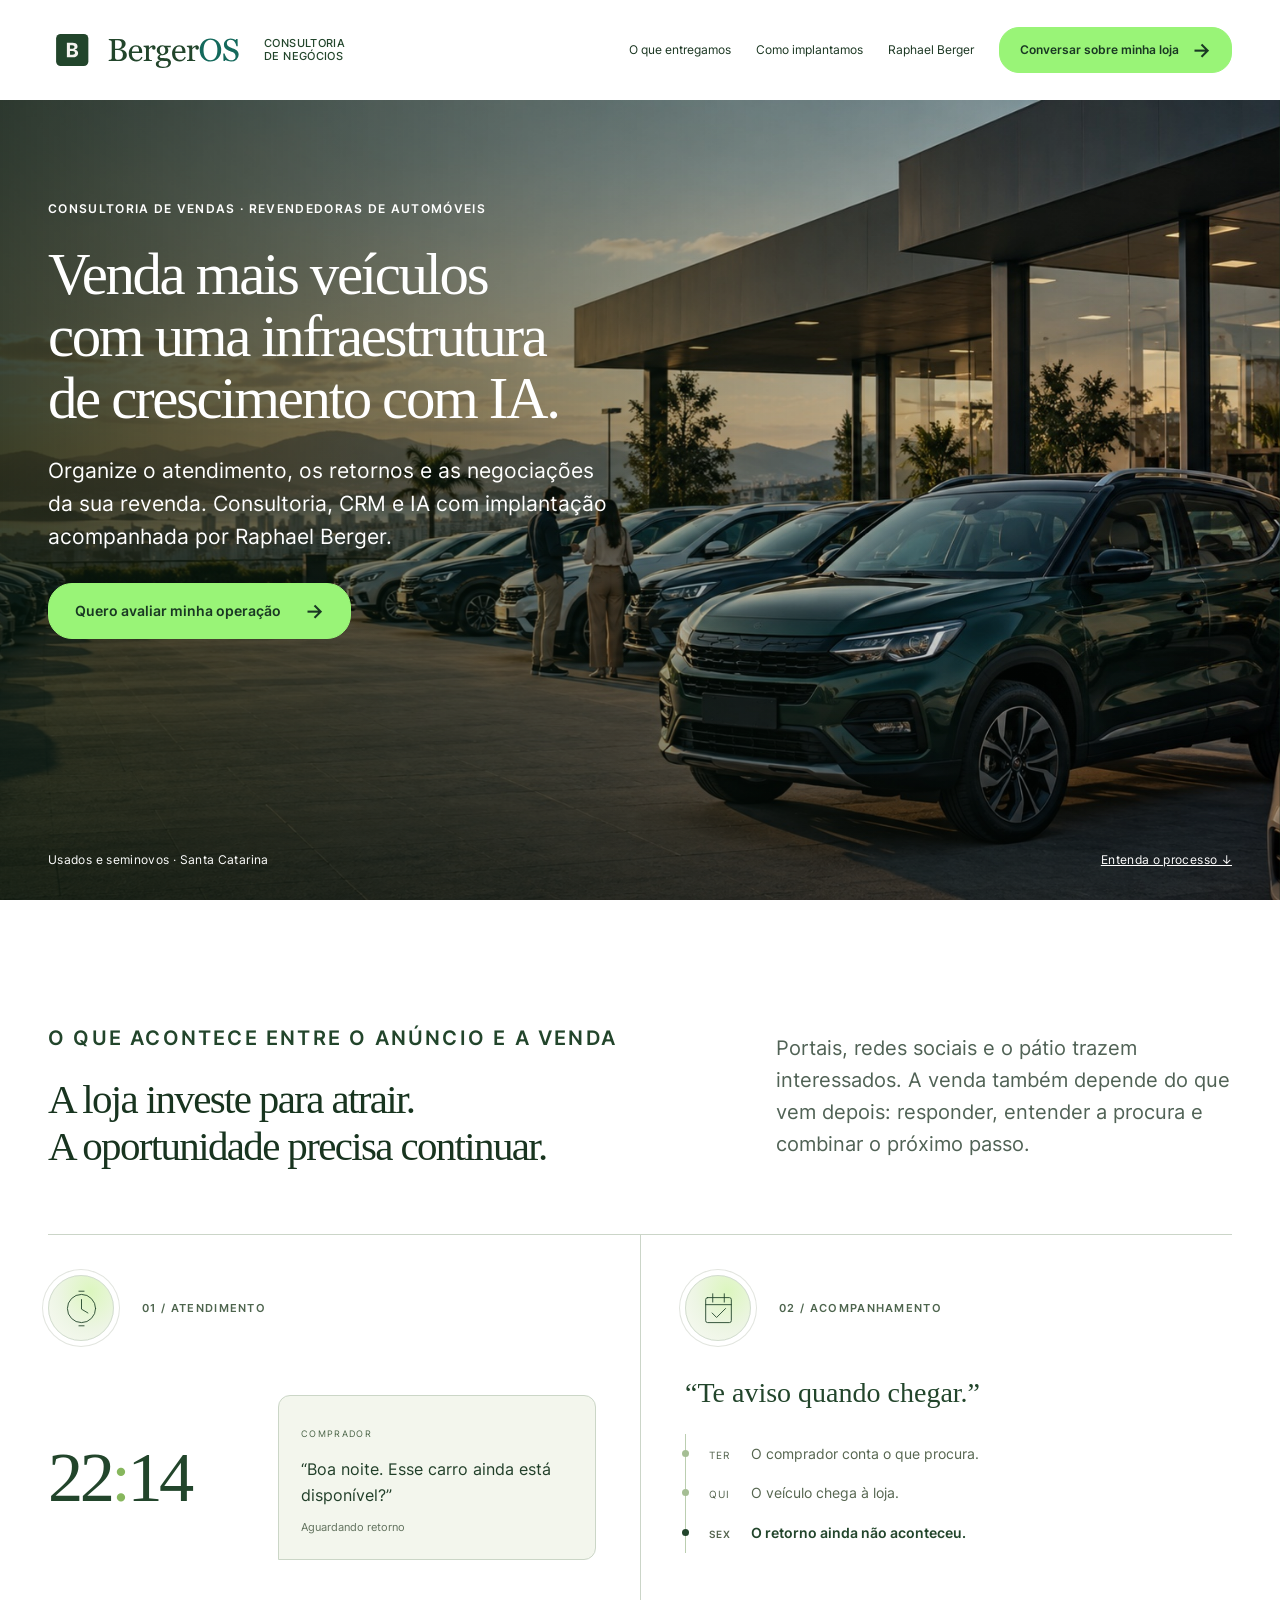
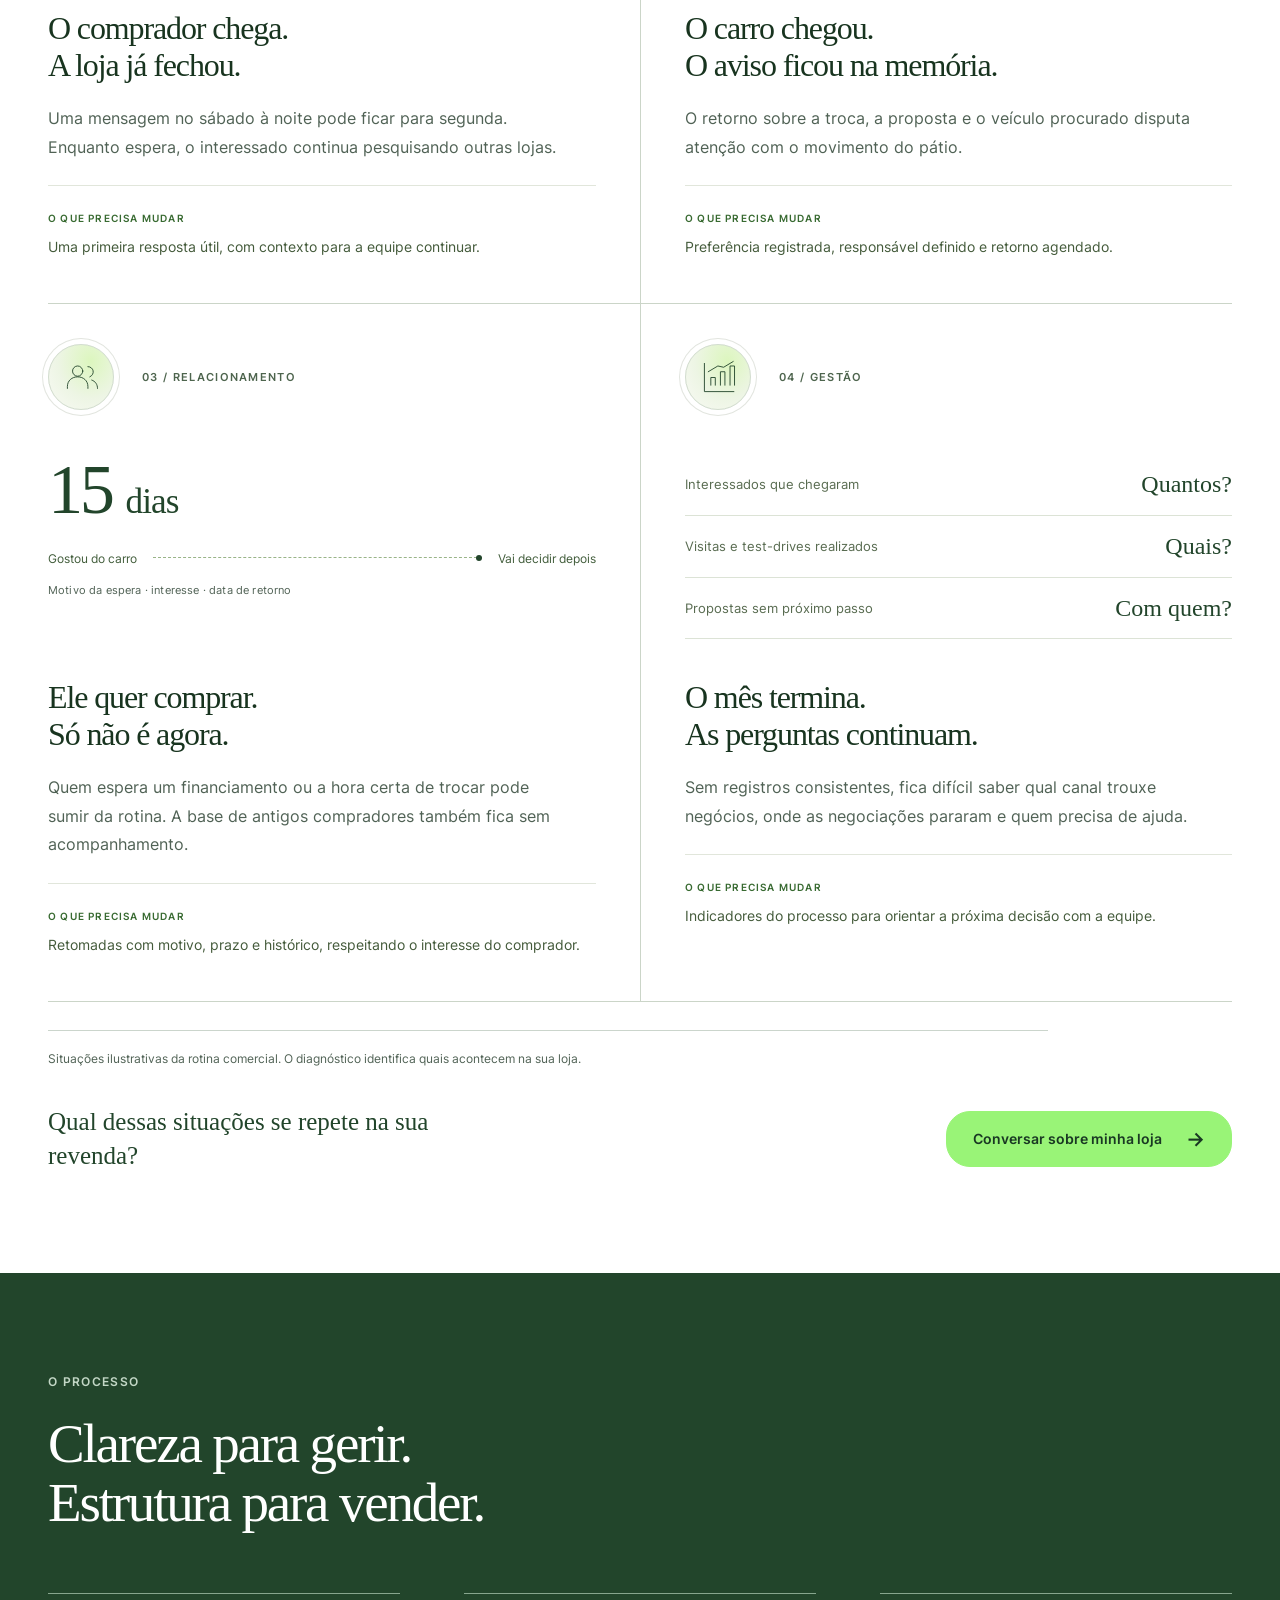
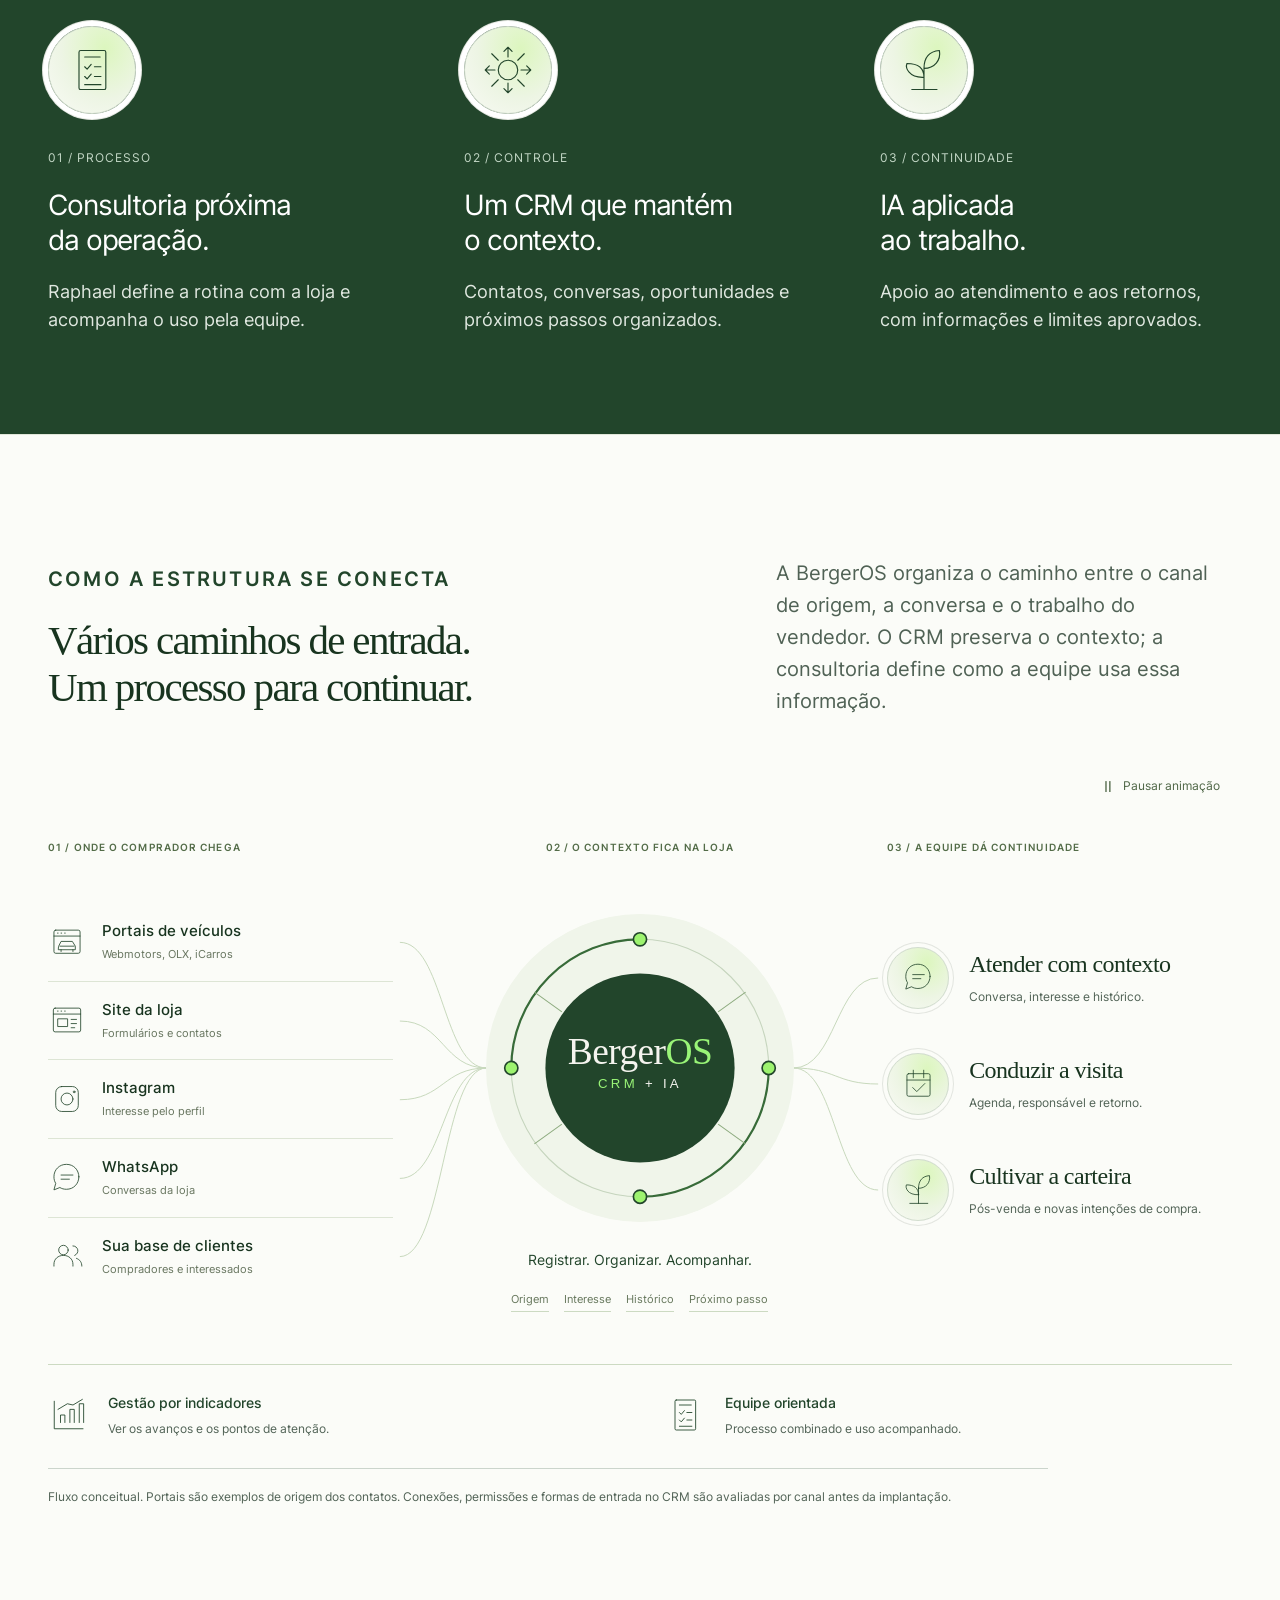
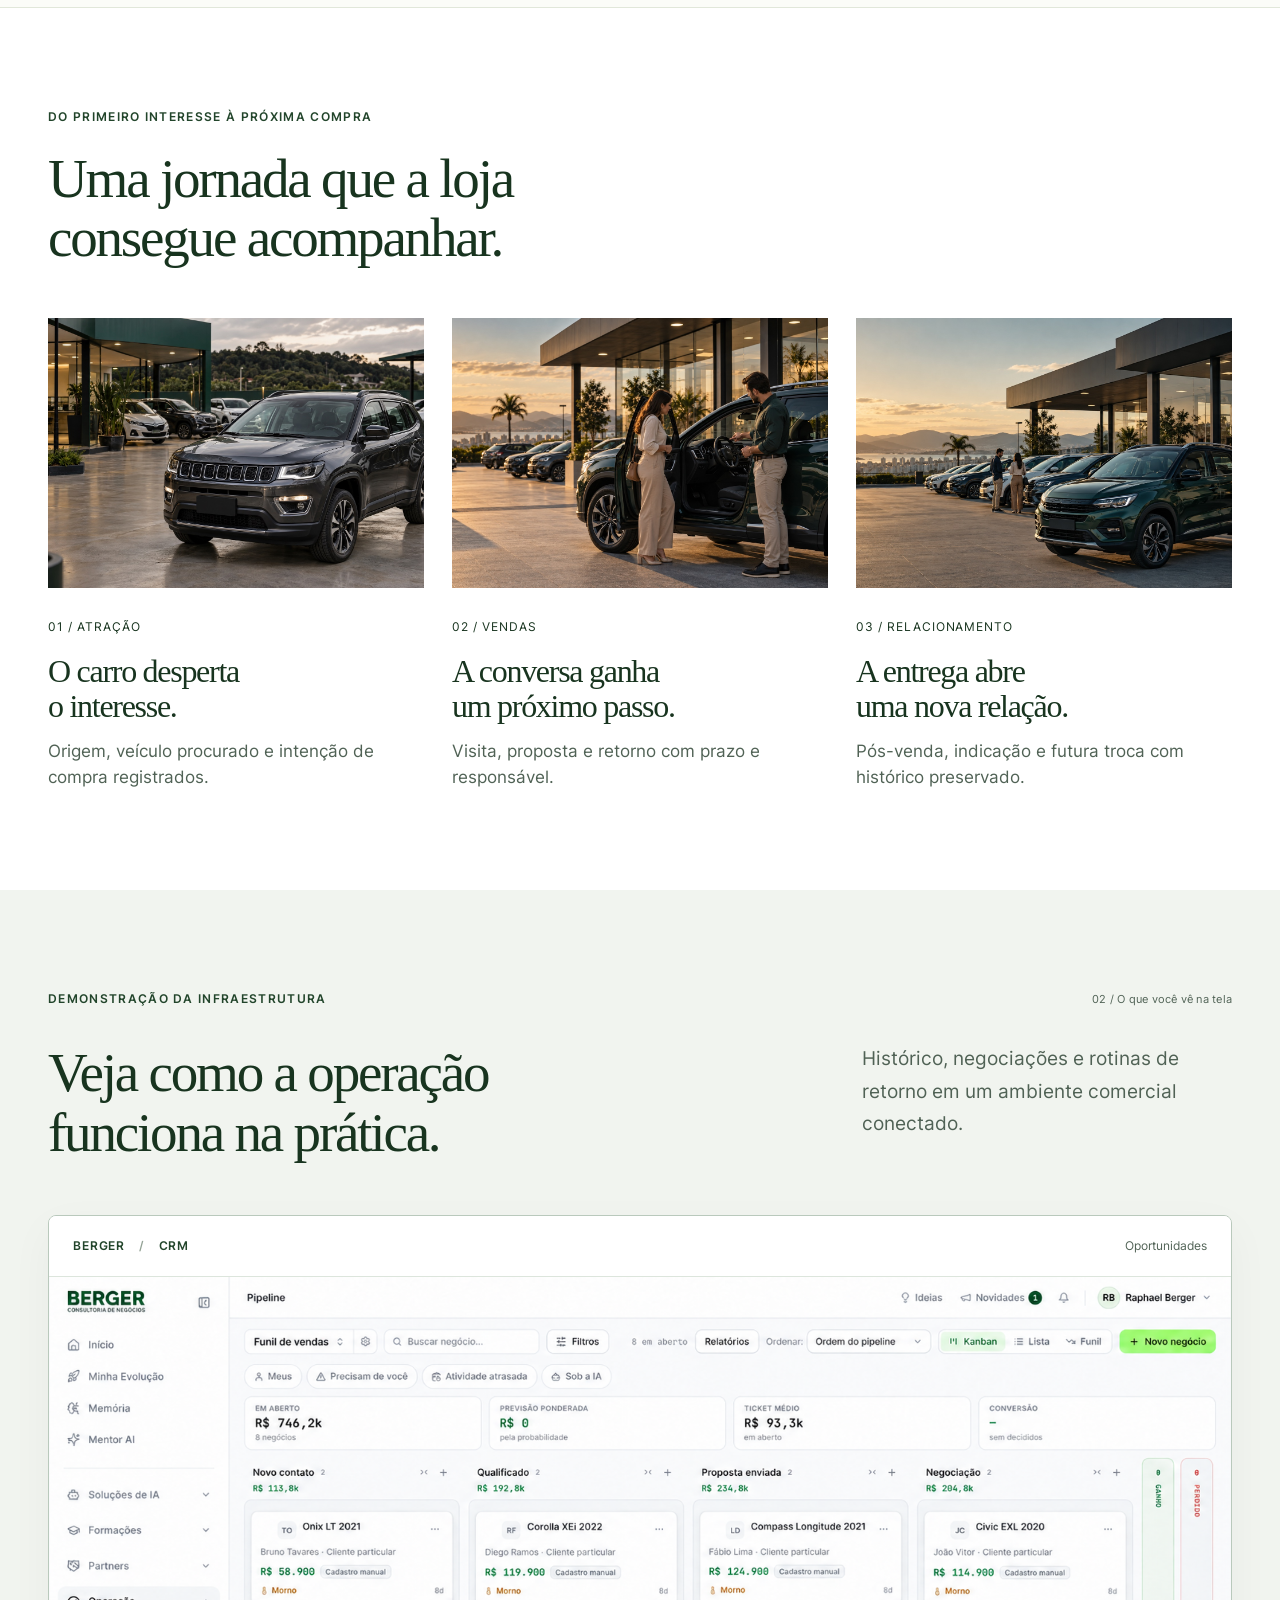
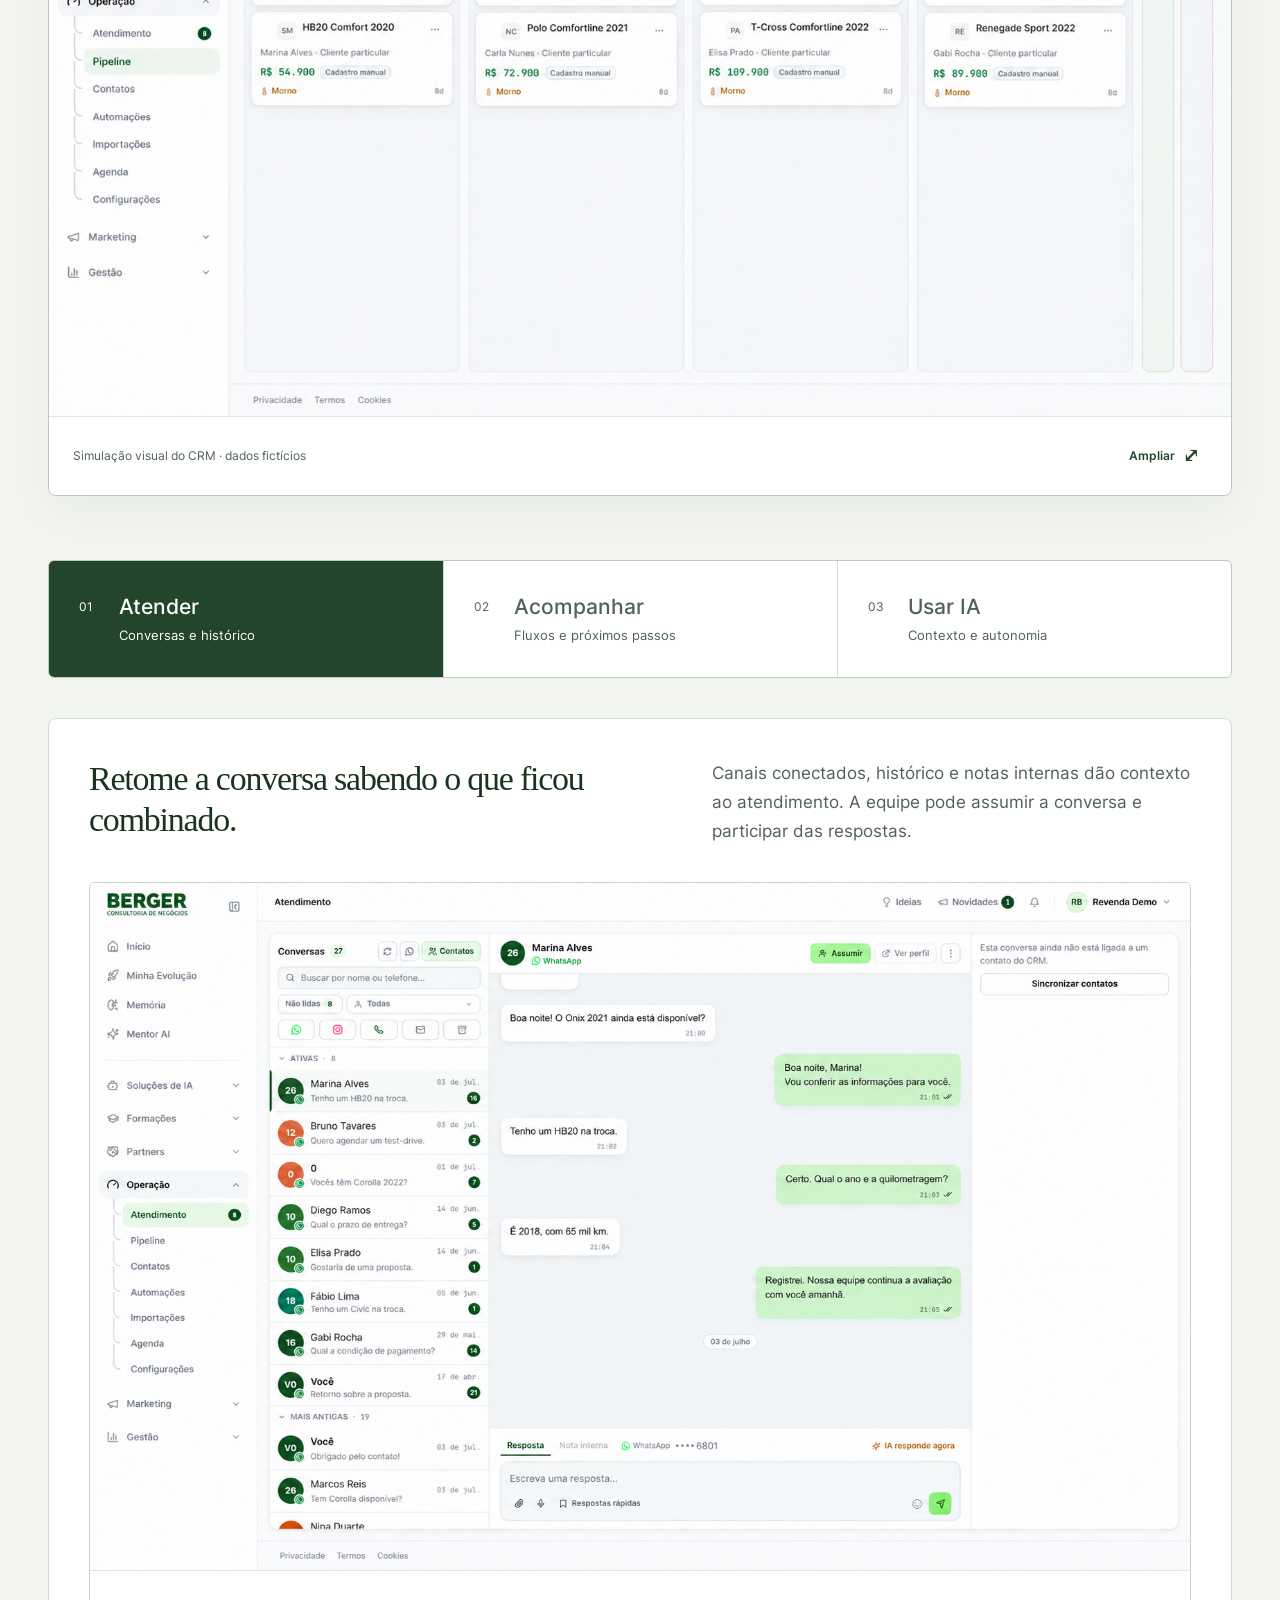
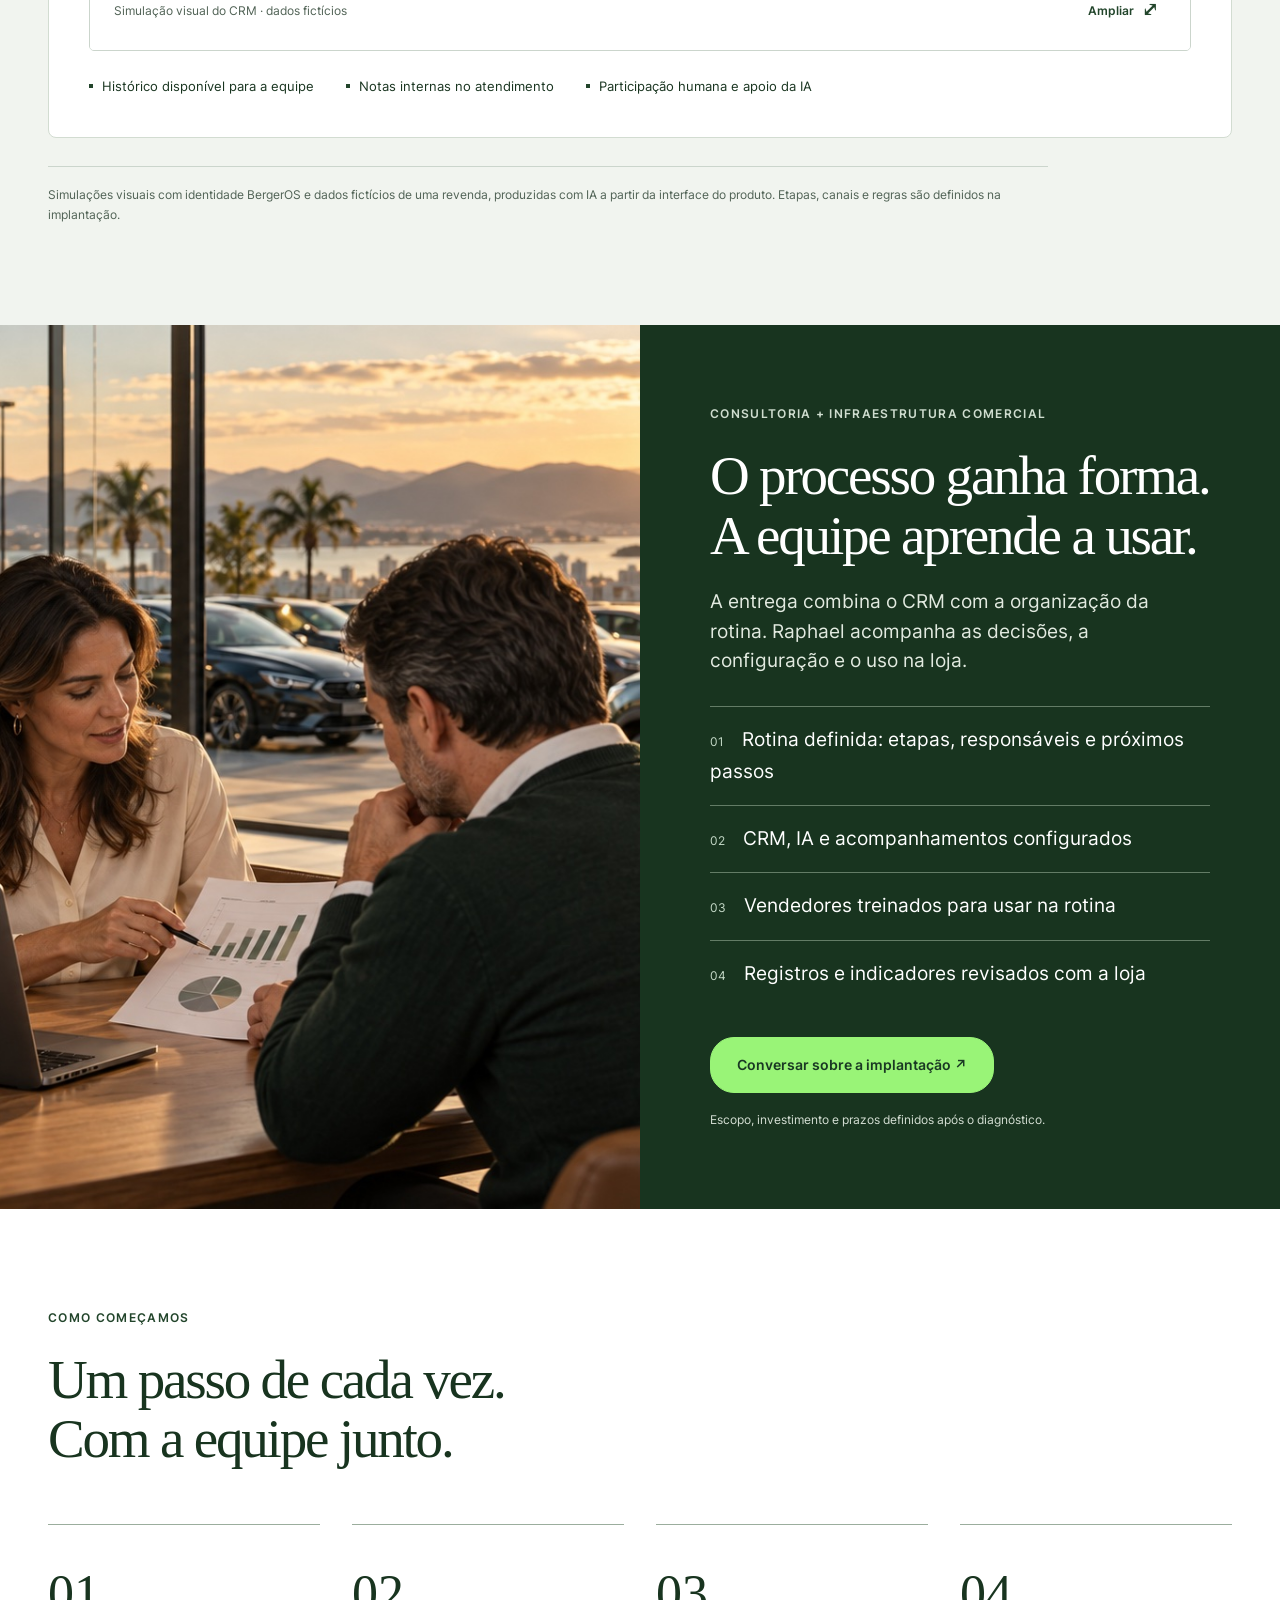
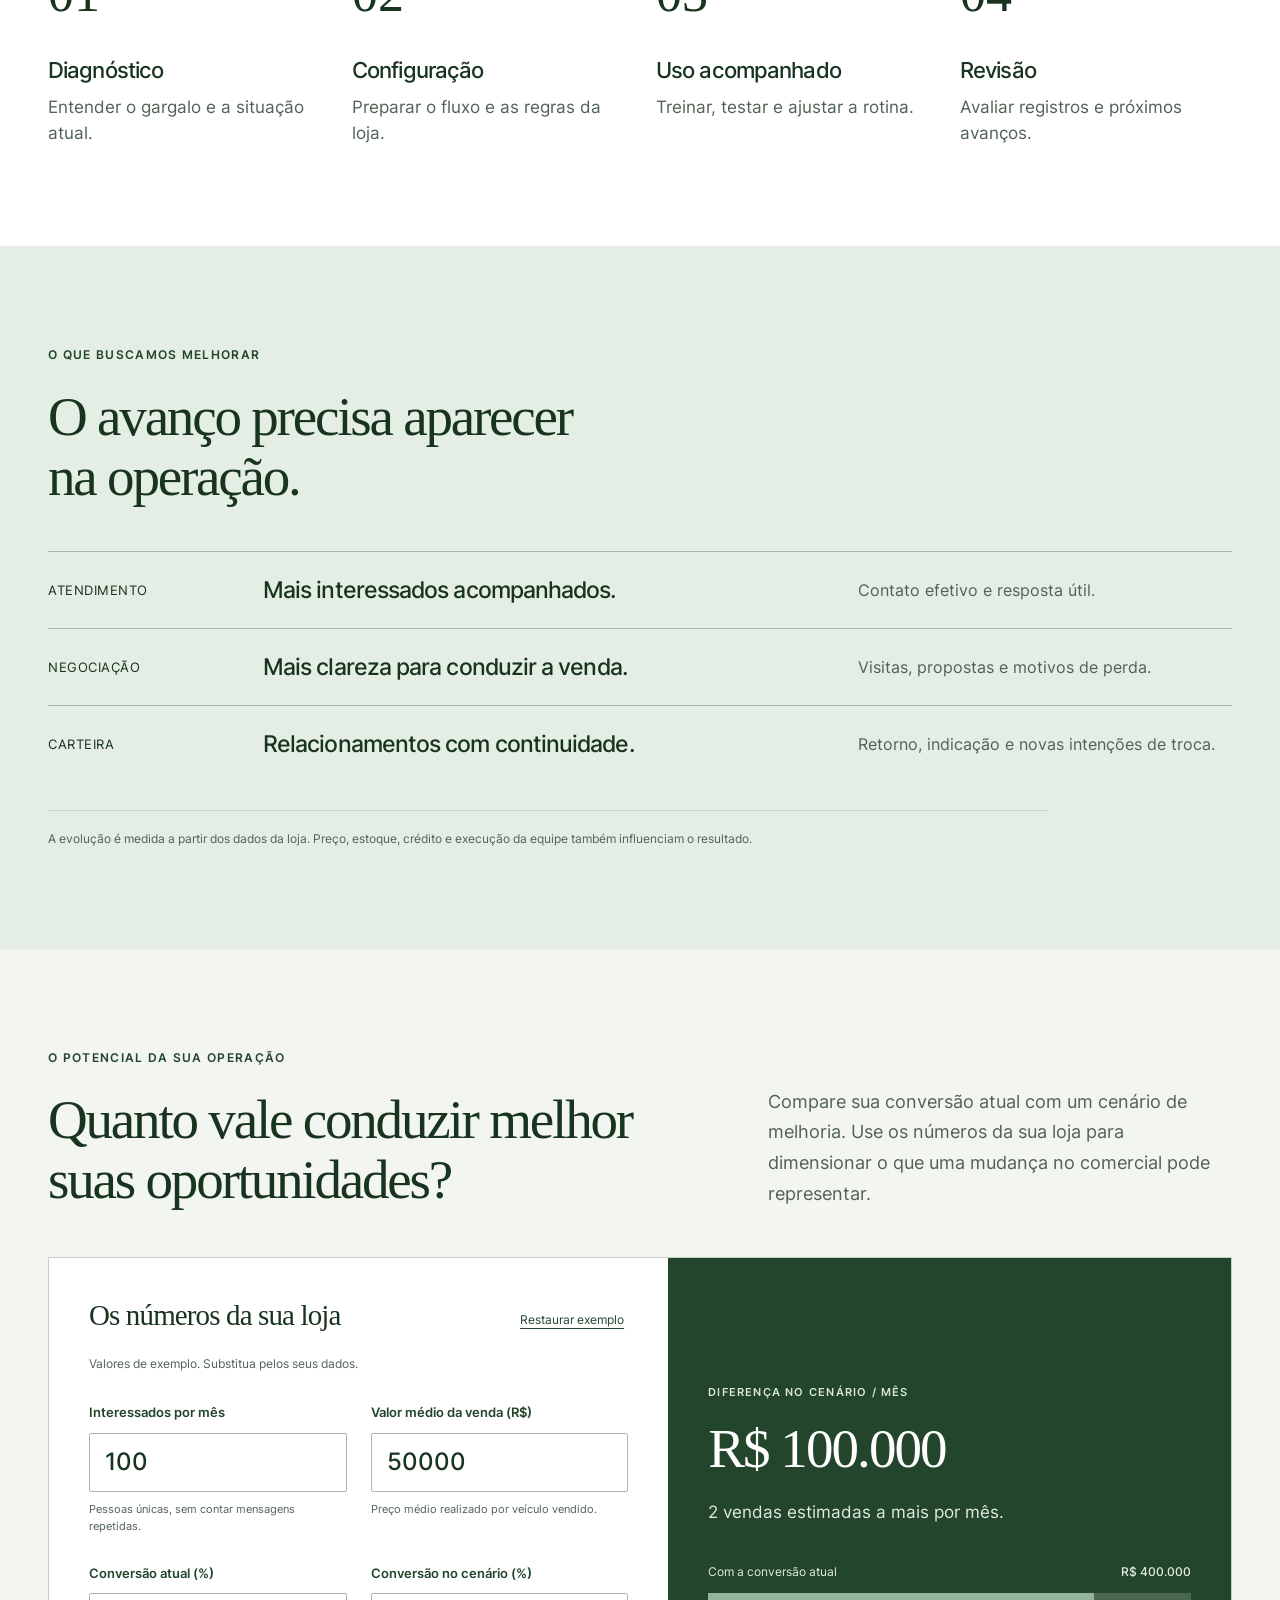
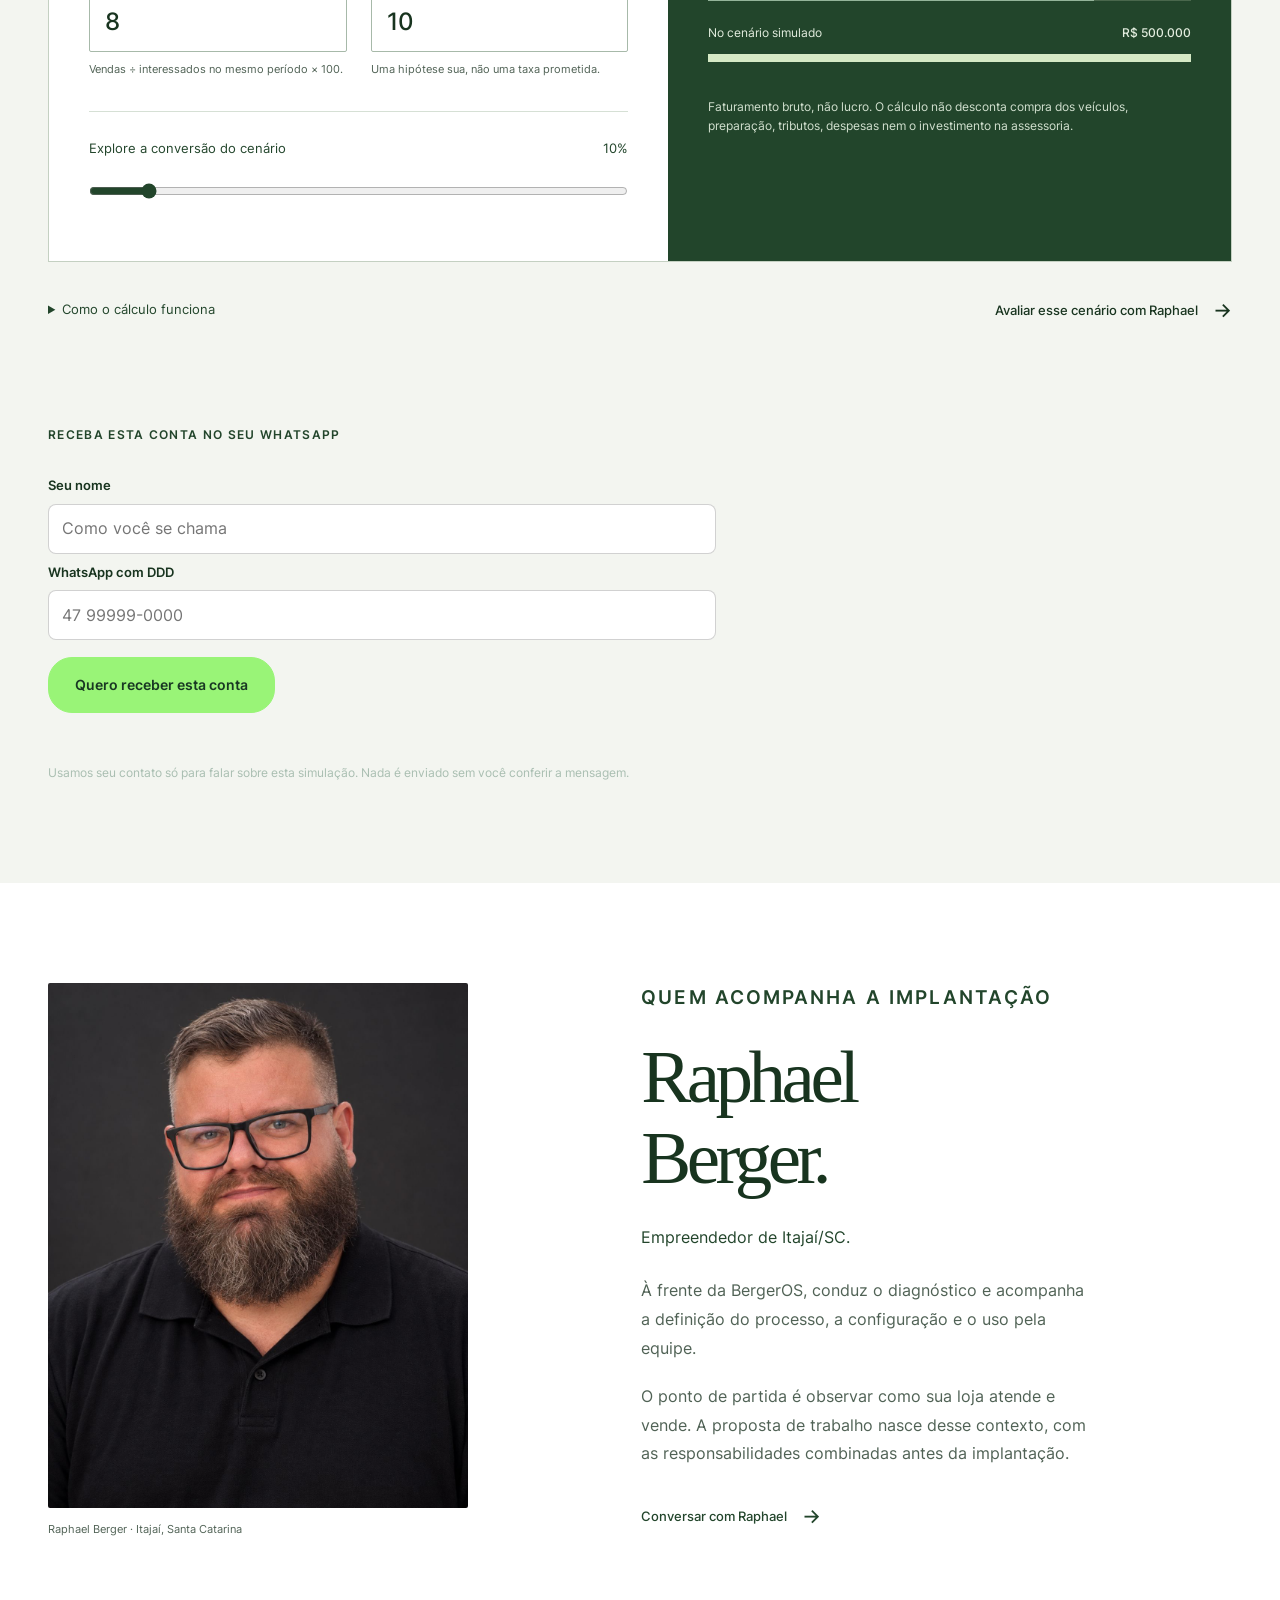
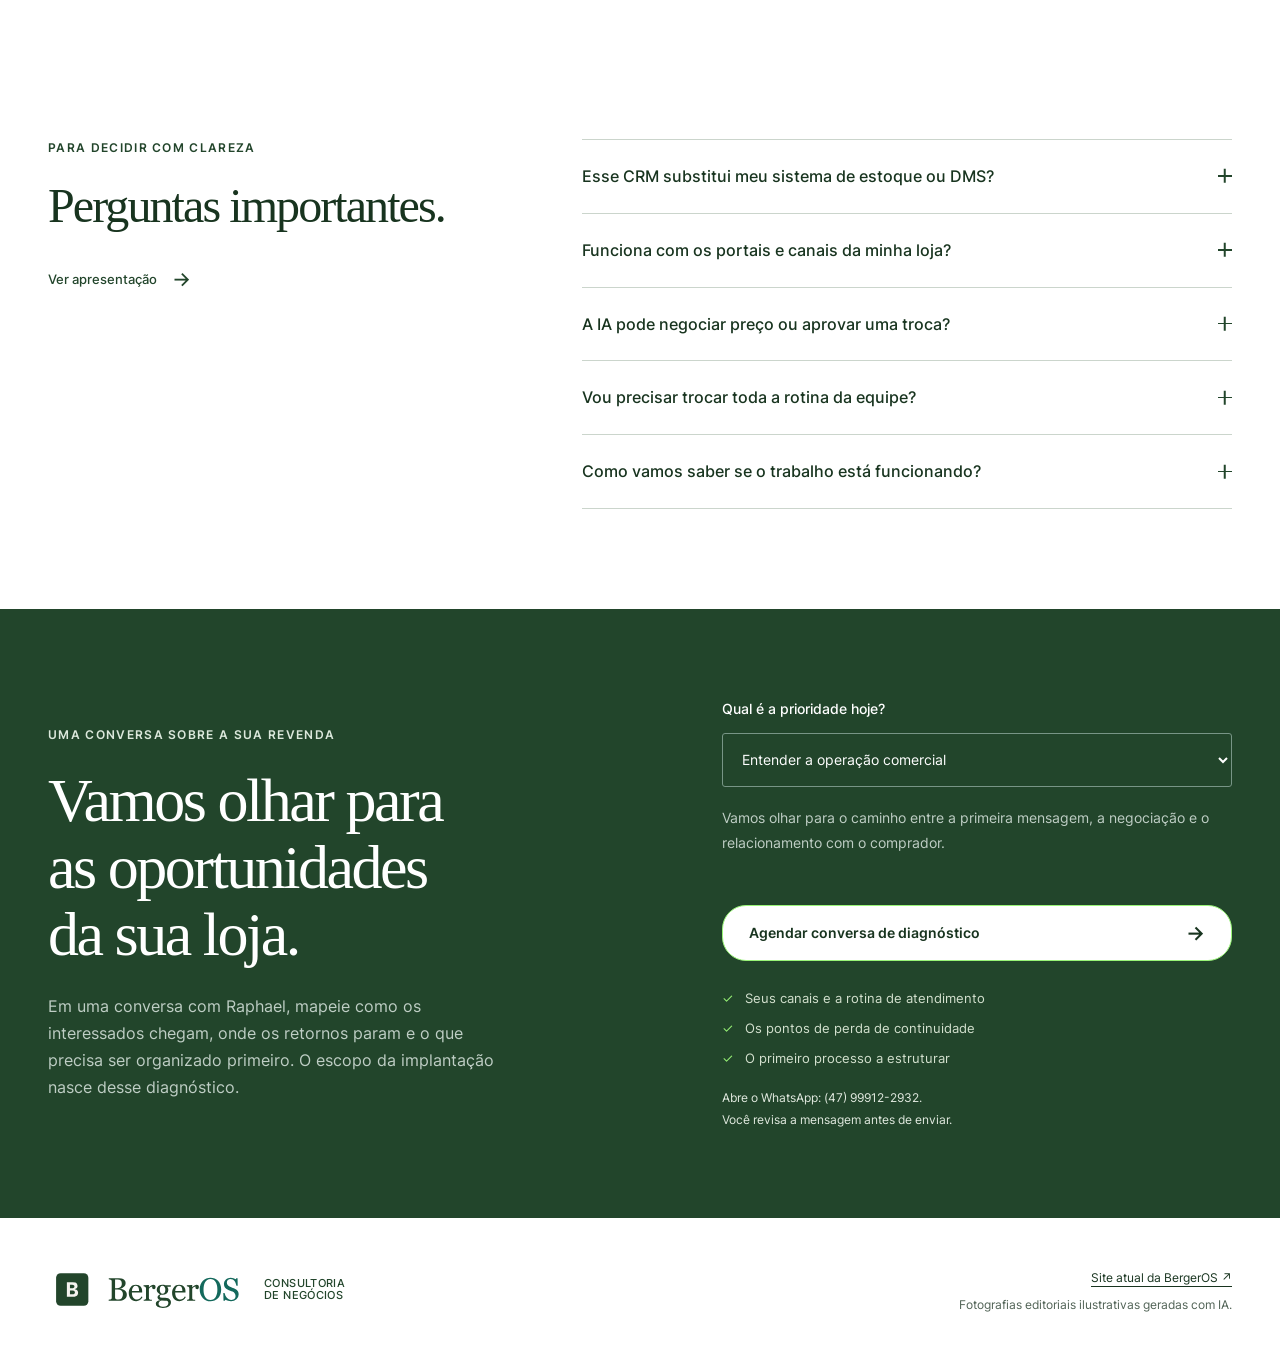
==== commit 2e815a92: "Topo da home com a frase-padrao da BergerOS Etiqueta "Consultoria de vendas · Revendedoras de automo" ====
--- a/index.html
+++ b/index.html
@@ -31,7 +31,7 @@
     <button class="menu-toggle" type="button" aria-expanded="false" aria-controls="site-nav">Menu <span aria-hidden="true">☰</span></button>
     <nav id="site-nav" aria-label="Navegação principal"><a href="#oferta">O que entregamos</a><a href="#implantacao">Como implantamos</a><a href="#raphael">Raphael Berger</a><a class="button button-small" href="#diagnostico">Conversar sobre minha loja <span aria-hidden="true">→</span></a></nav>
   </div></header>
-  <main id="conteudo"><section class="editorial-hero" id="inicio" aria-labelledby="hero-title"><img class="hero-photo" src="assets/brand/patio-editorial.jpg" alt="Cena ilustrativa de uma revenda multimarcas ao entardecer" fetchpriority="high"><div class="hero-shade"></div><div class="container hero-content"><p class="eyebrow">BERGER / REVENDA DE VEÍCULOS</p><h1 id="hero-title">Seu próximo comprador<br>já pode estar<br>esperando uma resposta.</h1><p>Organize o atendimento, os retornos e as negociações da sua revenda. Consultoria, CRM e IA com implantação acompanhada por Raphael Berger.</p><a class="button" href="raio-x.html">Quero avaliar minha operação <span aria-hidden="true">→</span></a></div><div class="hero-bottom container"><span>Usados e seminovos · Santa Catarina</span><a href="#solucao">Entenda o processo ↓</a></div></section><section class="section container pain-editorial" id="solucao" aria-labelledby="pain-title"><div class="editorial-heading"><div><p class="eyebrow">O QUE ACONTECE ENTRE O ANÚNCIO E A VENDA</p><h2 id="pain-title">A loja investe para atrair.<br>A oportunidade precisa continuar.</h2></div><p>Portais, redes sociais e o pátio trazem interessados. A venda também depende do que vem depois: responder, entender a procura e combinar o próximo passo.</p></div><div class="pain-scenes">
+  <main id="conteudo"><section class="editorial-hero" id="inicio" aria-labelledby="hero-title"><img class="hero-photo" src="assets/brand/patio-editorial.jpg" alt="Cena ilustrativa de uma revenda multimarcas ao entardecer" fetchpriority="high"><div class="hero-shade"></div><div class="container hero-content"><p class="eyebrow">CONSULTORIA DE VENDAS · REVENDEDORAS DE AUTOMÓVEIS</p><h1 id="hero-title">Venda mais veículos<br>com uma infraestrutura<br>de crescimento com IA.</h1><p>Organize o atendimento, os retornos e as negociações da sua revenda. Consultoria, CRM e IA com implantação acompanhada por Raphael Berger.</p><a class="button" href="raio-x.html">Quero avaliar minha operação <span aria-hidden="true">→</span></a></div><div class="hero-bottom container"><span>Usados e seminovos · Santa Catarina</span><a href="#solucao">Entenda o processo ↓</a></div></section><section class="section container pain-editorial" id="solucao" aria-labelledby="pain-title"><div class="editorial-heading"><div><p class="eyebrow">O QUE ACONTECE ENTRE O ANÚNCIO E A VENDA</p><h2 id="pain-title">A loja investe para atrair.<br>A oportunidade precisa continuar.</h2></div><p>Portais, redes sociais e o pátio trazem interessados. A venda também depende do que vem depois: responder, entender a procura e combinar o próximo passo.</p></div><div class="pain-scenes">
 <article class="pain-scene"><div class="scene-heading"><span class="icon-medallion"><svg class="editorial-icon" viewBox="0 0 64 64" aria-hidden="true"><use href="assets/brand/editorial-icons.svg#clock"/></svg></span><span>01 / ATENDIMENTO</span></div><div class="scene-art night-scene" aria-label="Exemplo: mensagem recebida às 22h14 ainda aguardando retorno"><div class="editorial-time">22<span>:</span>14</div><div class="message-specimen"><span>COMPRADOR</span><p>“Boa noite. Esse carro ainda está disponível?”</p><small>Aguardando retorno</small></div></div><h3>O comprador chega.<br>A loja já fechou.</h3><p>Uma mensagem no sábado à noite pode ficar para segunda. Enquanto espera, o interessado continua pesquisando outras lojas.</p><div class="scene-response"><b>O que precisa mudar</b><span>Uma primeira resposta útil, com contexto para a equipe continuar.</span></div></article>
 <article class="pain-scene"><div class="scene-heading"><span class="icon-medallion"><svg class="editorial-icon" viewBox="0 0 64 64" aria-hidden="true"><use href="assets/brand/editorial-icons.svg#calendar"/></svg></span><span>02 / ACOMPANHAMENTO</span></div><div class="scene-art return-scene"><div class="return-promise">“Te aviso quando chegar.”</div><ol><li><span>TER</span>O comprador conta o que procura.</li><li><span>QUI</span>O veículo chega à loja.</li><li class="missing-return"><span>SEX</span>O retorno ainda não aconteceu.</li></ol></div><h3>O carro chegou.<br>O aviso ficou na memória.</h3><p>O retorno sobre a troca, a proposta e o veículo procurado disputa atenção com o movimento do pátio.</p><div class="scene-response"><b>O que precisa mudar</b><span>Preferência registrada, responsável definido e retorno agendado.</span></div></article>
 <article class="pain-scene"><div class="scene-heading"><span class="icon-medallion"><svg class="editorial-icon" viewBox="0 0 64 64" aria-hidden="true"><use href="assets/brand/editorial-icons.svg#base"/></svg></span><span>03 / RELACIONAMENTO</span></div><div class="scene-art waiting-scene"><div class="editorial-time">15 <small>dias</small></div><div class="waiting-track"><span>Gostou do carro</span><i aria-hidden="true"></i><span>Vai decidir depois</span></div><p>Motivo da espera · interesse · data de retorno</p></div><h3>Ele quer comprar.<br>Só não é agora.</h3><p>Quem espera um financiamento ou a hora certa de trocar pode sumir da rotina. A base de antigos compradores também fica sem acompanhamento.</p><div class="scene-response"><b>O que precisa mudar</b><span>Retomadas com motivo, prazo e histórico, respeitando o interesse do comprador.</span></div></article>
